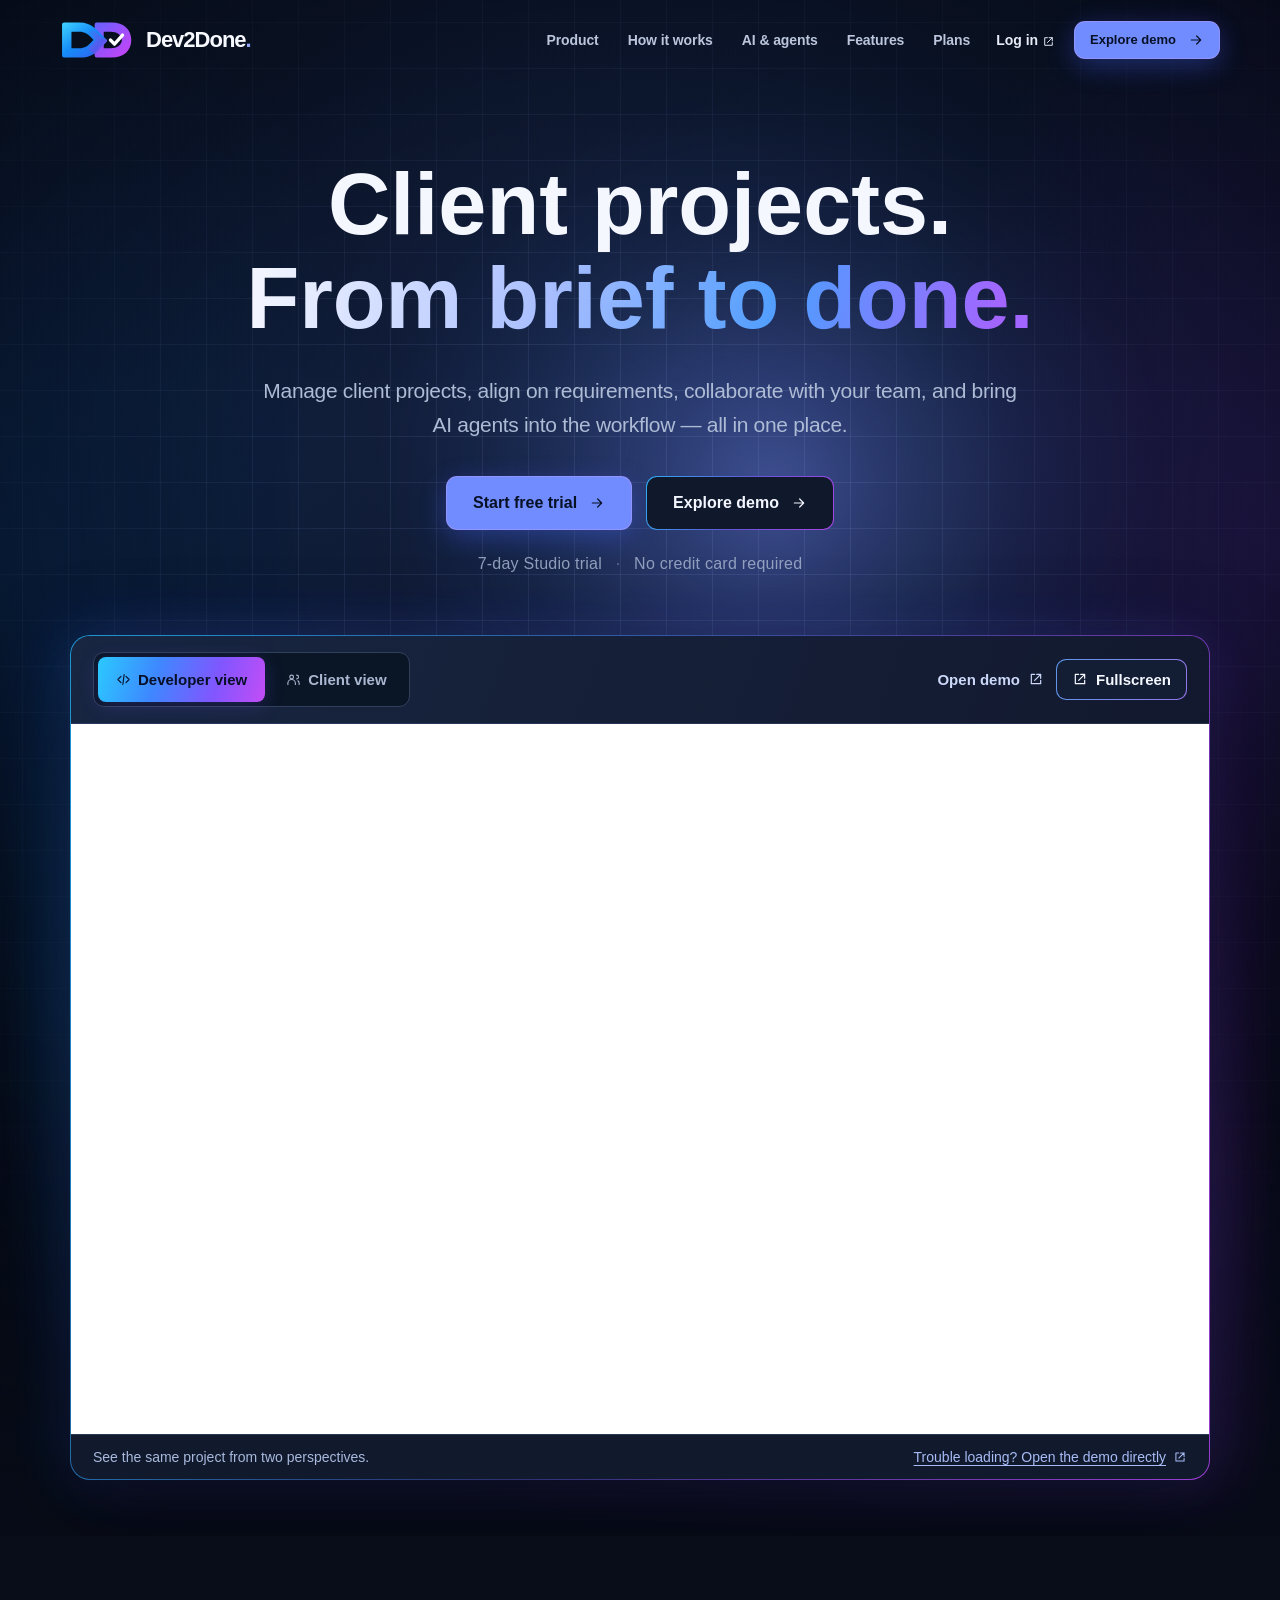
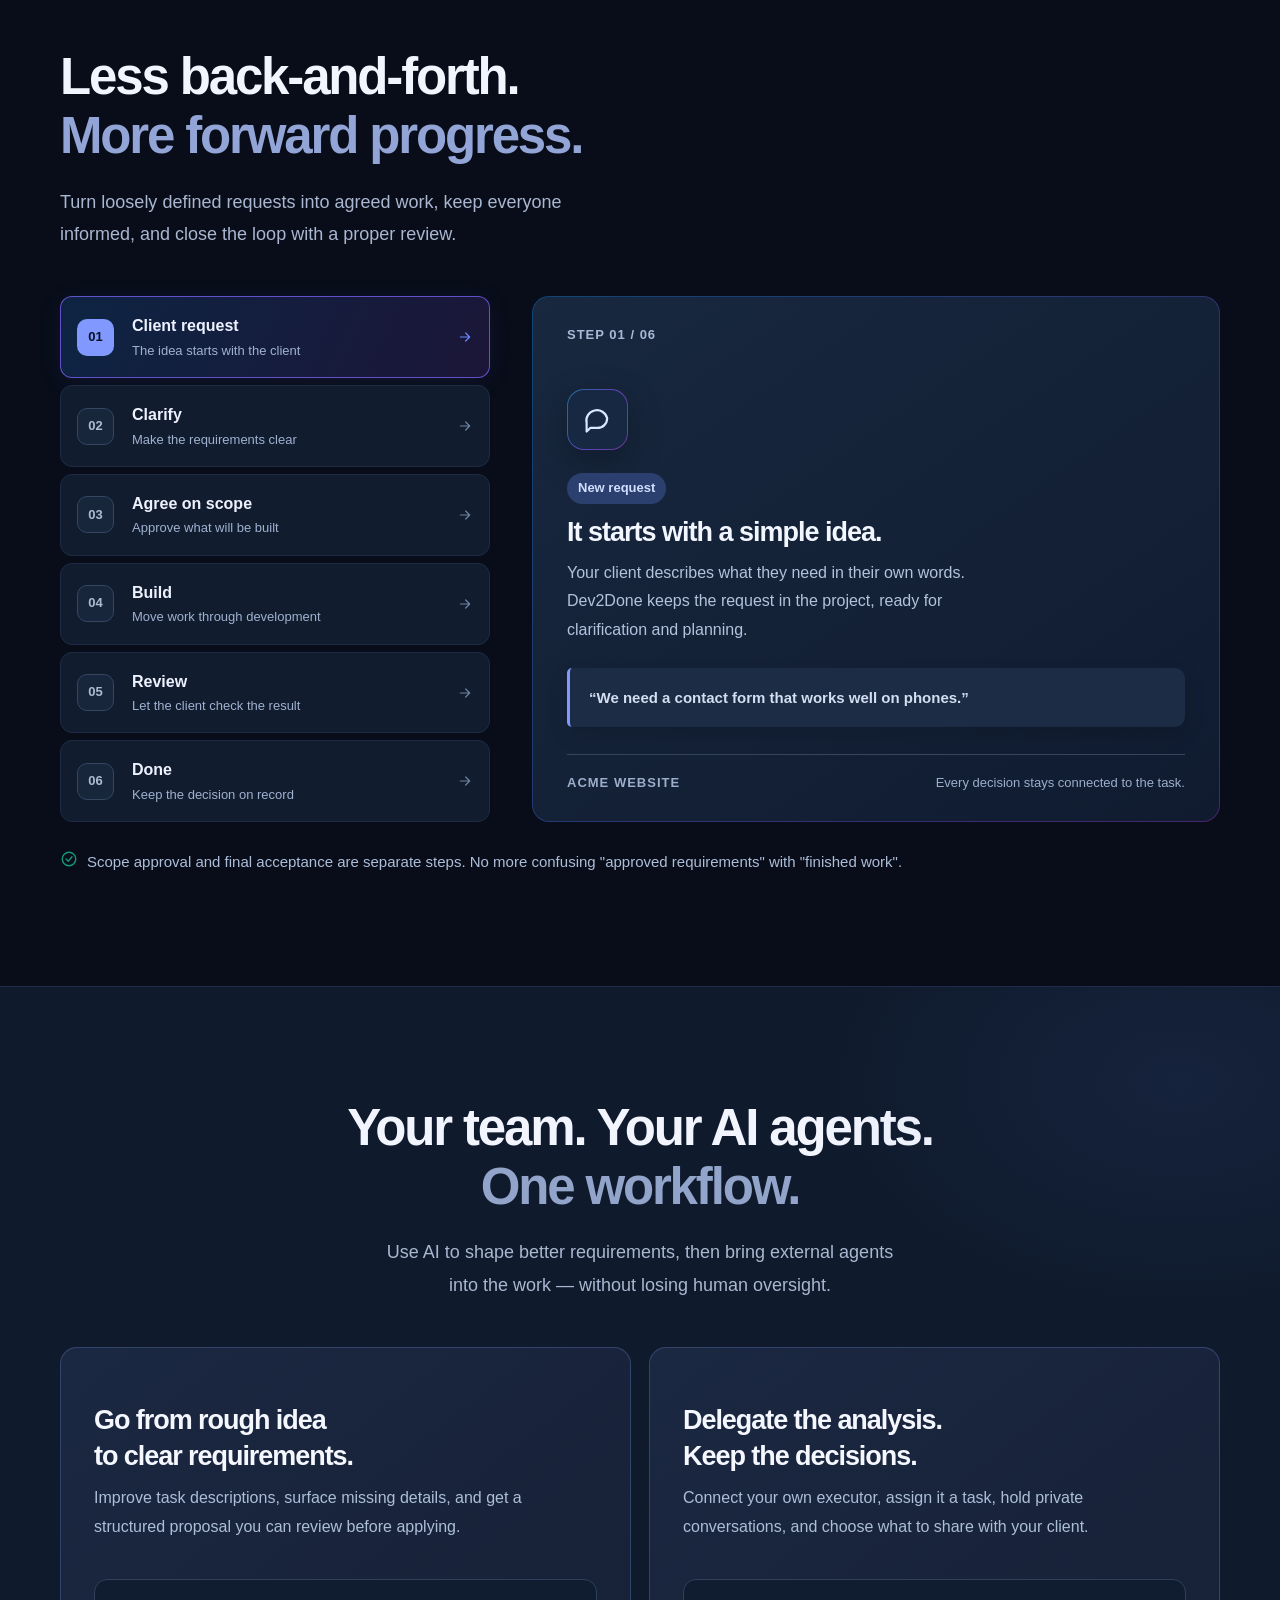
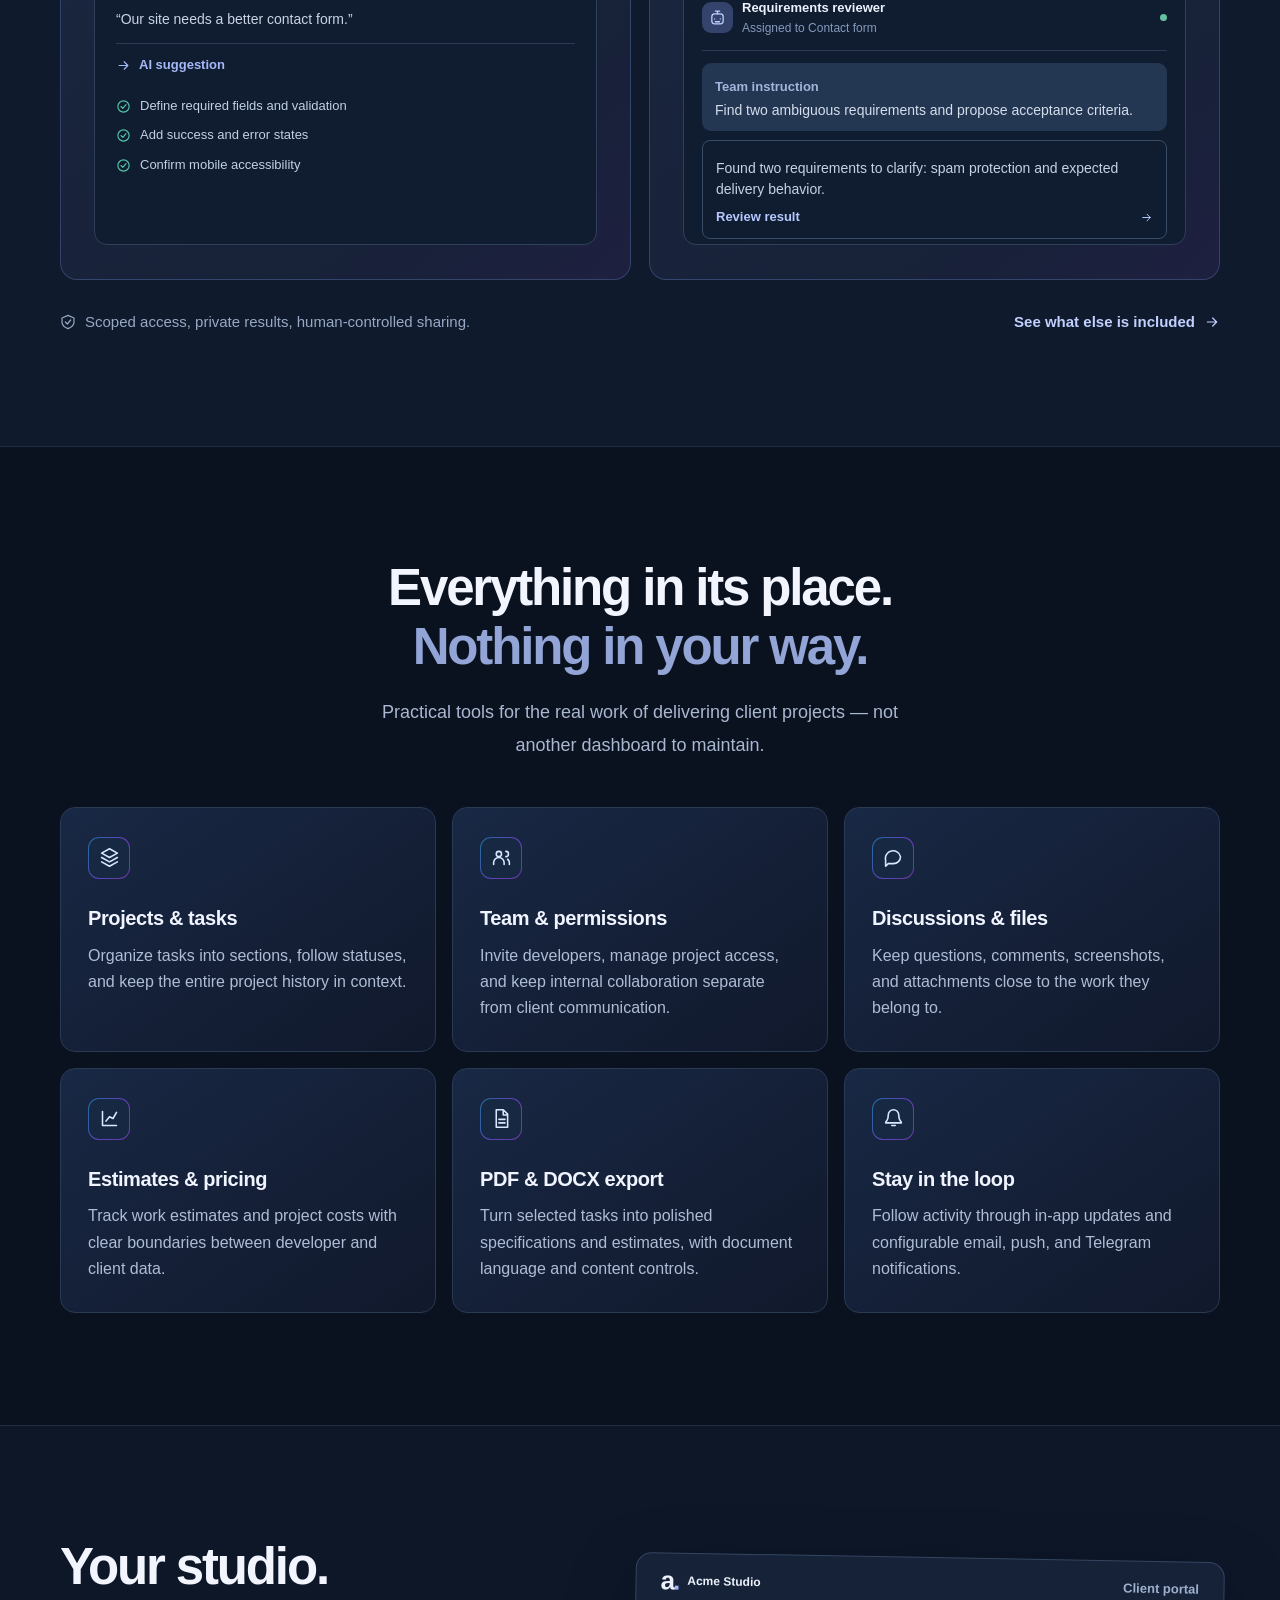
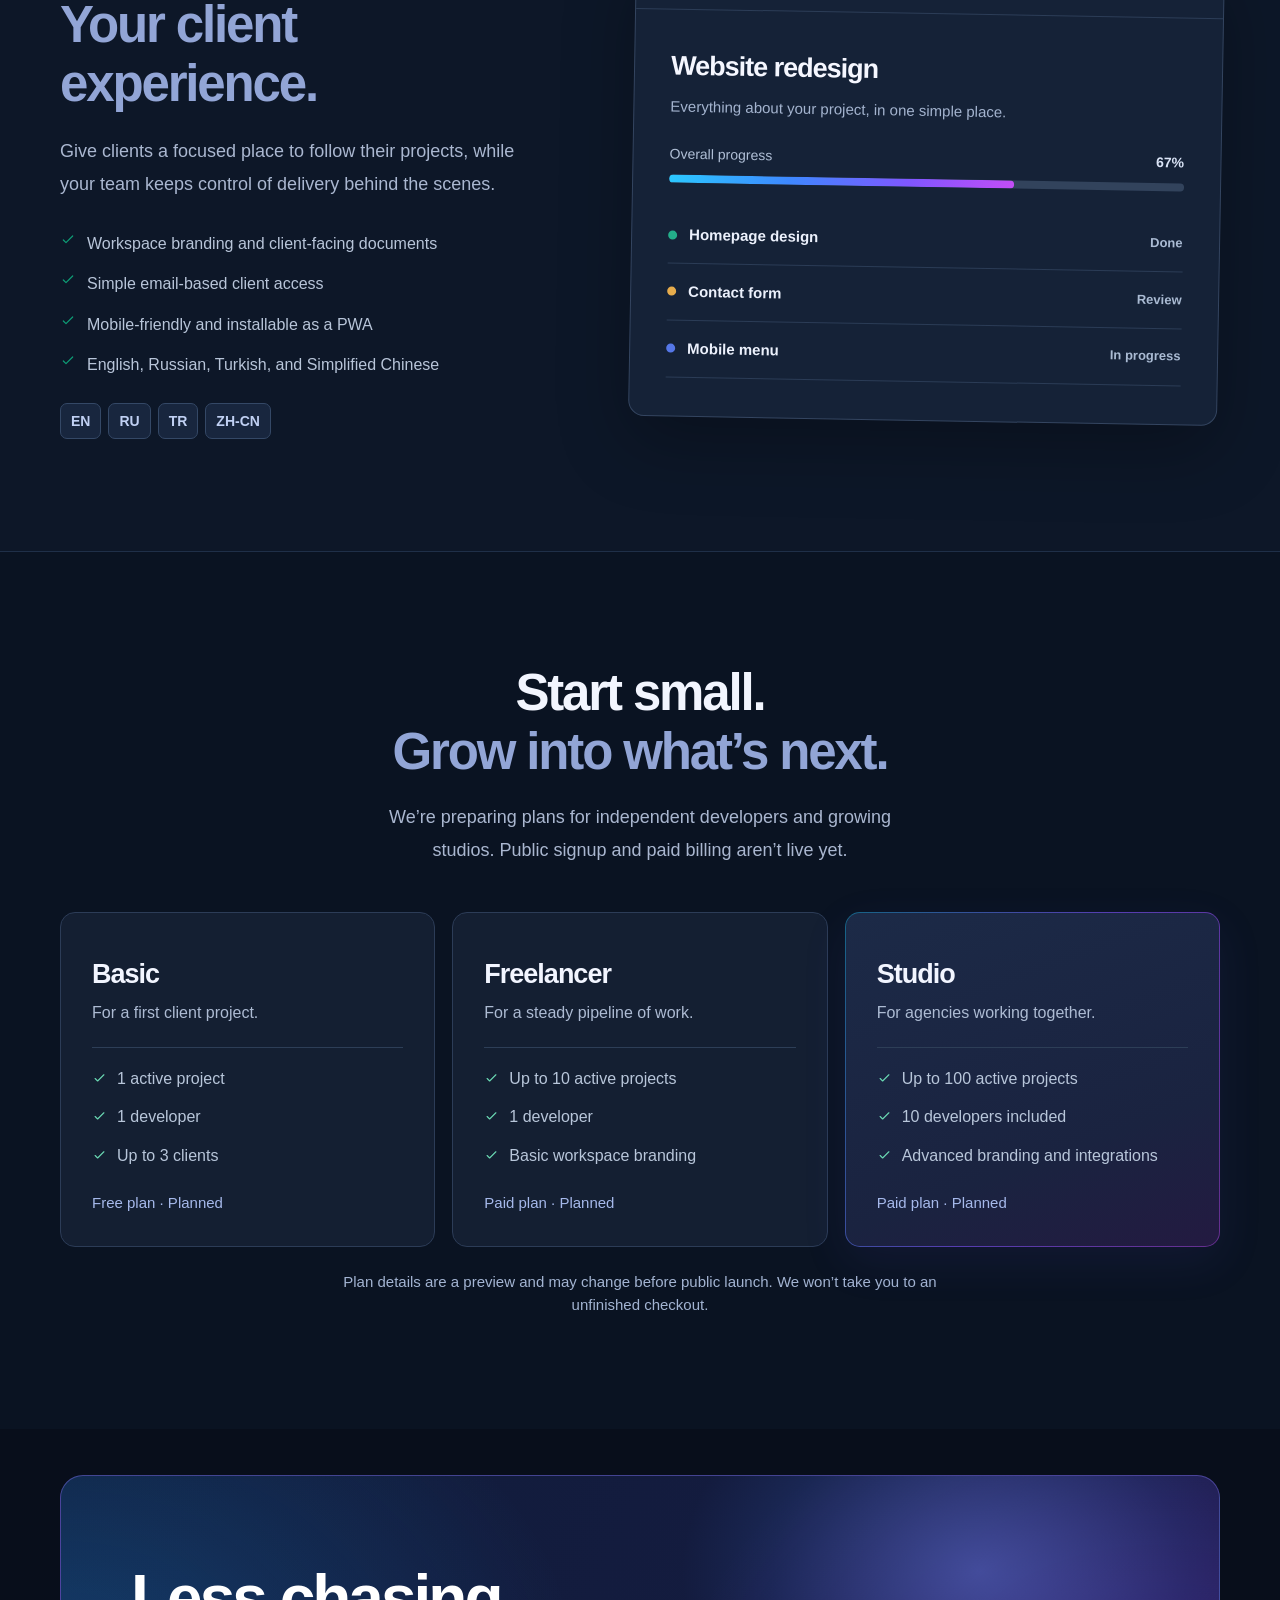
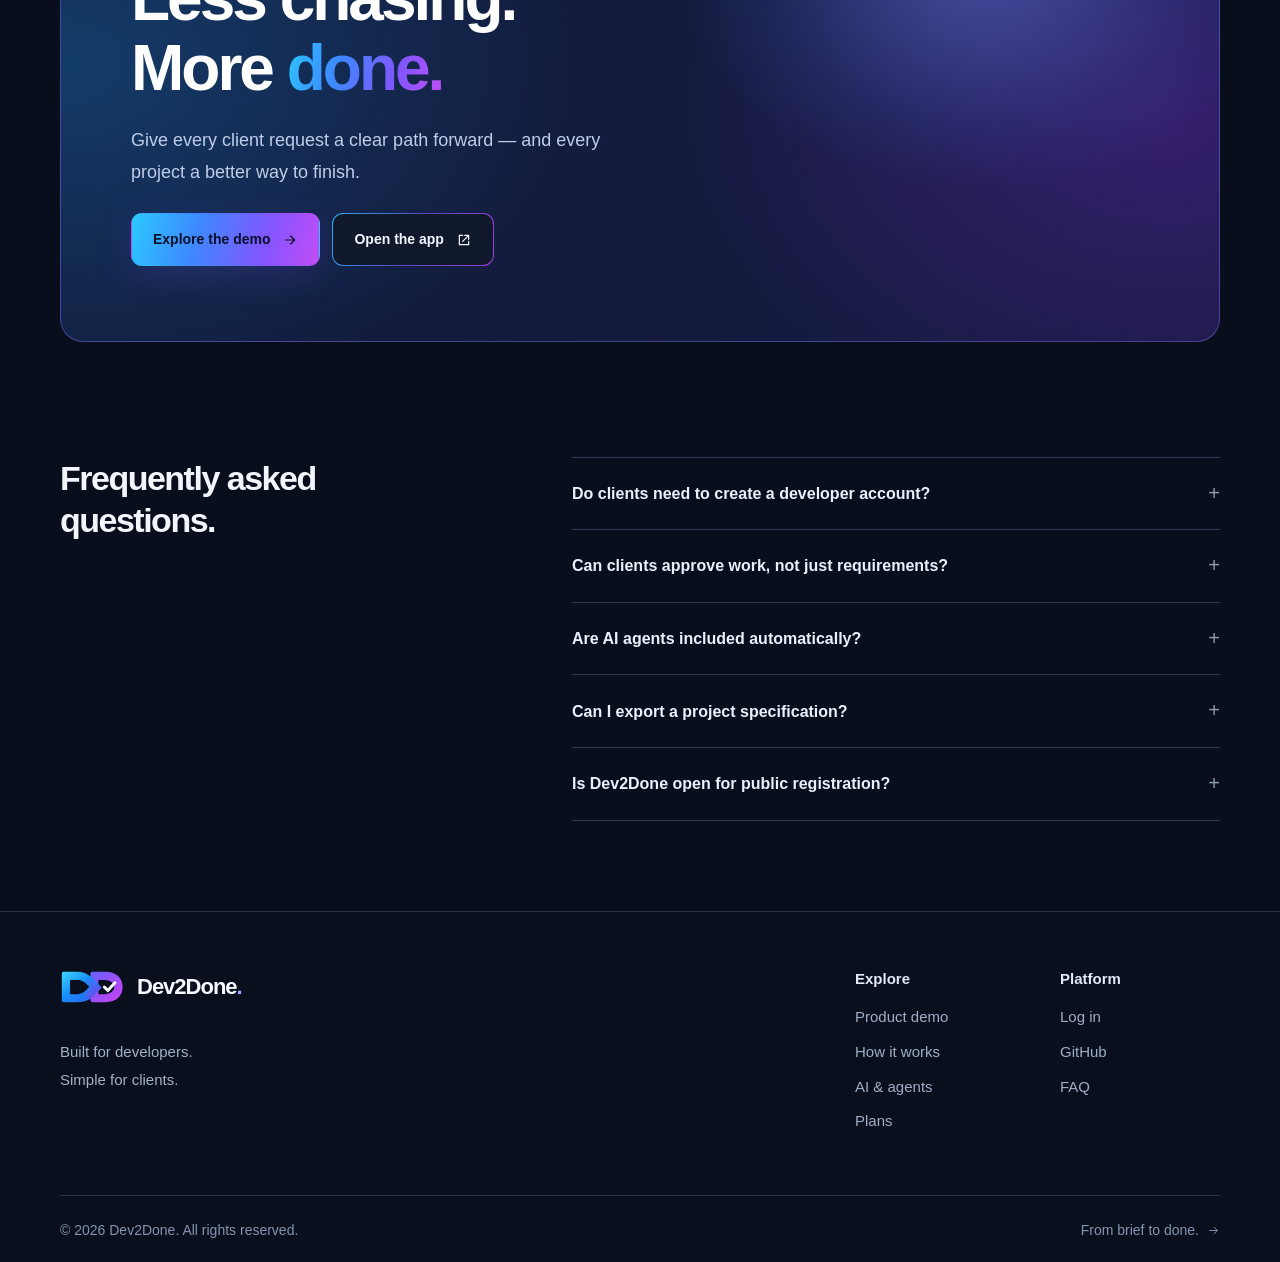
==== index.html @ 9928b96c "Move live developer/client iframe demo into landing page hero" ====
<!doctype html>
<html lang="en">
<head>
  <meta charset="utf-8">
  <meta name="viewport" content="width=device-width, initial-scale=1">
  <meta name="theme-color" content="#080d19">
  <meta name="description" content="Dev2Done keeps client projects clear—from the first request to final approval. Built for developers, simple for clients, and ready for AI collaboration.">
  <meta name="robots" content="noindex, nofollow">
  <title>Dev2Done — Client projects, from brief to done</title>
  <link rel="icon" type="image/svg+xml" href="/assets/img/favicon.svg">
  <link rel="stylesheet" href="/assets/css/site.css?ver=2">
  <link rel="stylesheet" href="/assets/css/dark.css?ver=2">
  <link rel="stylesheet" href="/assets/css/ambient-hero.css">
<style id="d2d-loader-critical">
html{background:#080d19}
html.d2d-booting body>:not(#site-loader){visibility:hidden!important}
#site-loader{position:fixed;inset:0;z-index:99999;display:none;align-items:center;justify-content:center;background:radial-gradient(ellipse at 50% 50%,#182044 0%,#080d19 60%);transition:opacity .38s ease;color:#f8faff}
html.d2d-booting #site-loader,html.d2d-leaving #site-loader{display:flex}
html.d2d-leaving #site-loader{opacity:0;pointer-events:none}
.d2d-loader-emblem{position:relative;font:800 clamp(64px,11vw,104px)/1 system-ui,-apple-system,BlinkMacSystemFont,"Segoe UI",sans-serif;letter-spacing:-.045em;background:linear-gradient(115deg,#2bc9ff,#5482ff 43%,#c34df6);-webkit-background-clip:text;background-clip:text;color:transparent;filter:drop-shadow(0 0 24px #3475fa36);animation:d2d-breathe 1.6s ease-in-out infinite alternate}
.d2d-loader-bar{position:absolute;left:10%;right:10%;height:2px;bottom:-22px;background:linear-gradient(90deg,transparent,#4ea9ff 25%,#bb62fb 75%,transparent);transform-origin:left;animation:d2d-progress 1.35s ease-in-out infinite}
@keyframes d2d-breathe{from{opacity:.72;transform:scale(.985)}to{opacity:1;transform:scale(1.015)}}
@keyframes d2d-progress{0%{transform:scaleX(.04);opacity:.3}65%{transform:scaleX(1);opacity:1}100%{transform:scaleX(1);opacity:.25}}
@media(prefers-reduced-motion:reduce){.d2d-loader-emblem,.d2d-loader-bar{animation:none}}
</style>
<script>document.documentElement.classList.add('d2d-booting');(function(){var done=false;function reveal(){if(done)return;done=true;document.documentElement.classList.remove('d2d-booting');document.documentElement.classList.add('d2d-leaving');setTimeout(function(){document.documentElement.classList.remove('d2d-leaving');document.getElementById('site-loader')?.remove()},410)}window.addEventListener('load',reveal,{once:true});window.addEventListener('pageshow',function(e){if(e.persisted)reveal()});setTimeout(reveal,2500)})();</script>
  <link rel="stylesheet" href="/assets/css/brand-gradient.css">
  <link rel="stylesheet" href="/assets/css/demo-embed.css">
  <script src="/assets/js/site.js" defer></script>
  <script src="/assets/js/ambient-hero.js" defer></script>
  <script src="/assets/js/demo-embed.js" defer></script>
</head>
<body>
  <div id="site-loader" role="status" aria-label="Loading Dev2Done"><div class="d2d-loader-emblem" aria-hidden="true">D2D<span class="d2d-loader-bar"></span></div></div>
  <!-- English-only first release. Language detection is prepared in assets/js/site.js. -->
  <svg class="svg-defs" aria-hidden="true" xmlns="http://www.w3.org/2000/svg">
    <symbol id="i-arrow" viewBox="0 0 24 24"><path d="M5 12h14m-6-6 6 6-6 6"/></symbol>
    <symbol id="i-check" viewBox="0 0 24 24"><path d="m5 12 4 4L19 6"/></symbol>
    <symbol id="i-check-circle" viewBox="0 0 24 24"><circle cx="12" cy="12" r="9"/><path d="m8 12 3 3 5-6"/></symbol>
    <symbol id="i-spark" viewBox="0 0 24 24"><path d="m12 2 2.5 7.5L22 12l-7.5 2.5L12 22l-2.5-7.5L2 12l7.5-2.5L12 2Z"/></symbol>
    <symbol id="i-code" viewBox="0 0 24 24"><path d="m8 7-5 5 5 5m8-10 5 5-5 5m-3-13-2 16"/></symbol>
    <symbol id="i-users" viewBox="0 0 24 24"><circle cx="9" cy="8" r="3"/><path d="M3 20v-2a6 6 0 0 1 12 0v2M17 5a3 3 0 0 1 0 6m2 3a5 5 0 0 1 2 4v2"/></symbol>
    <symbol id="i-message" viewBox="0 0 24 24"><path d="M20 11a8 8 0 0 1-8 8H6l-3 3v-7a8 8 0 1 1 17-4Z"/></symbol>
    <symbol id="i-file" viewBox="0 0 24 24"><path d="M6 2h8l5 5v15H6zM14 2v6h5M9 13h7M9 17h7"/></symbol>
    <symbol id="i-lock" viewBox="0 0 24 24"><rect x="5" y="10" width="14" height="12" rx="2"/><path d="M8 10V7a4 4 0 0 1 8 0v3"/></symbol>
    <symbol id="i-bot" viewBox="0 0 24 24"><rect x="4" y="7" width="16" height="14" rx="4"/><path d="M12 3v4m-3-4h6M8 14h.01M16 14h.01M9 18h6"/></symbol>
    <symbol id="i-layers" viewBox="0 0 24 24"><path d="m12 2 9 5-9 5-9-5 9-5Zm-9 10 9 5 9-5M3 17l9 5 9-5"/></symbol>
    <symbol id="i-globe" viewBox="0 0 24 24"><circle cx="12" cy="12" r="10"/><path d="M2 12h20M12 2c3 3 4 6 4 10s-1 7-4 10M12 2c-3 3-4 6-4 10s1 7 4 10"/></symbol>
    <symbol id="i-shield" viewBox="0 0 24 24"><path d="m12 2 9 4v6c0 5-4 8-9 10-5-2-9-5-9-10V6l9-4Z"/><path d="m8 12 3 3 5-6"/></symbol>
    <symbol id="i-bell" viewBox="0 0 24 24"><path d="M18 8a6 6 0 0 0-12 0c0 7-3 7-3 9h18c0-2-3-2-3-9m-8 12h4"/></symbol>
    <symbol id="i-chart" viewBox="0 0 24 24"><path d="M4 20V4m0 16h16M8 15l4-5 4 2 4-7"/></symbol>
    <symbol id="i-menu" viewBox="0 0 24 24"><path d="M4 7h16M4 12h16M4 17h16"/></symbol>
    <symbol id="i-external" viewBox="0 0 24 24"><path d="M13 5h6v6m0-6-9 9M19 14v5H5V5h5"/></symbol>
    <symbol id="i-clock" viewBox="0 0 24 24"><circle cx="12" cy="12" r="9"/><path d="M12 7v5l3 2"/></symbol>
  </svg>

  <a class="skip-link" href="#main">Skip to content</a>
  <header class="site-header" id="top">
    <div class="container nav-inner">
      <a class="brand" href="/" aria-label="Dev2Done home">
        
        <span class="brand-icon"><img src="/assets/img/d2d-mark.svg" alt="" width="96" height="56"></span>
        <span class="brand-name">Dev2Done<span class="brand-period">.</span></span>
      </a>
      <nav class="nav-links" id="main-nav" aria-label="Main navigation">
        <a href="#demo">Product</a>
        <a href="#workflow">How it works</a>
        <a href="#ai">AI & agents</a>
        <a href="#features">Features</a>
        <a href="#pricing">Plans</a>
      </nav>
      <div class="nav-actions">
        <a class="nav-login" href="https://app.dev2done.web86.site/admin/login">Log in <svg class="icon"><use href="#i-external"/></svg></a>
        <a class="button button-sm button-primary nav-cta" href="#demo">Explore demo <svg class="icon"><use href="#i-arrow"/></svg></a>
        <button class="menu-button" type="button" aria-label="Open menu" aria-expanded="false" aria-controls="main-nav"><svg class="icon"><use href="#i-menu"/></svg></button>
      </div>
    </div>
  </header>

  <main id="main">
    <section class="hero section" aria-labelledby="hero-title">
      <div class="fx-ambient" aria-hidden="true">
        <div class="fx-moving-grid"></div>
        <div class="fx-spot"></div>
        <div class="fx-ambient-fade"></div>
      </div>
      <div class="container hero-centered">
        <div class="hero-copy">
          <h1 id="hero-title">Client projects.<br><em>From brief to done.</em></h1>
          <p class="hero-lede">Manage client projects, align on requirements, collaborate with your team, and bring AI agents into the workflow — all in one place.</p>
          <div class="button-row hero-actions">
            <button type="button" class="button button-primary button-lg" data-open-trial>Start free trial <svg class="icon"><use href="#i-arrow"/></svg></button>
            <a class="button button-secondary button-lg" href="#demo">Explore demo <svg class="icon"><use href="#i-arrow"/></svg></a>
          </div>
          <p class="hero-trial">7-day Studio trial <span aria-hidden="true">·</span> No credit card required</p>
        </div>
        <div class="hero-live-demo" id="demo" aria-label="Interactive Dev2Done product demo">
        <div class="demo-stage" id="live-demo-stage">
          <div class="demo-toolbar">
            <div class="role-tabs" role="tablist" aria-label="Choose demo perspective">
              <button type="button" id="tab-developer" class="role-tab is-active" role="tab" aria-selected="true" aria-controls="panel-developer" data-role="developer"><svg class="icon"><use href="#i-code"/></svg> Developer view</button>
              <button type="button" id="tab-client" class="role-tab" role="tab" aria-selected="false" aria-controls="panel-client" data-role="client" tabindex="-1"><svg class="icon"><use href="#i-users"/></svg> Client view</button>
            </div>
            <div class="demo-window-actions">
              <a class="demo-link" href="https://app.dev2done.web86.site/demo" target="_blank" rel="noopener noreferrer">Open demo <svg class="icon"><use href="#i-external"/></svg></a>
              <button type="button" class="demo-fullscreen" id="demo-fullscreen" aria-label="Enter fullscreen demo"><svg class="icon"><use href="#i-external"/></svg><span>Fullscreen</span></button>
            </div>
          </div>
          <div class="demo-frame-stack">
            <div id="panel-developer" class="role-panel demo-frame-panel" role="tabpanel" aria-labelledby="tab-developer">
              <div class="demo-frame-loading" data-loading="developer" role="status"><span class="demo-frame-spinner" aria-hidden="true"></span><span>Loading developer workspace…</span></div>
              <iframe id="frame-developer" title="Dev2Done demo — Developer workspace" data-src="https://app.dev2done.web86.site/admin/projects/19fe7520-ef15-51ae-ae94-3a582ed5474e/brief" loading="lazy" referrerpolicy="strict-origin-when-cross-origin" allow="fullscreen; clipboard-write" allowfullscreen></iframe>
            </div>
            <div id="panel-client" class="role-panel demo-frame-panel" role="tabpanel" aria-labelledby="tab-client" hidden>
              <div class="demo-frame-loading" data-loading="client" role="status"><span class="demo-frame-spinner" aria-hidden="true"></span><span>Loading client workspace…</span></div>
              <iframe id="frame-client" title="Dev2Done demo — Client workspace" data-src="https://app.dev2done.web86.site/project/19fe7520-ef15-51ae-ae94-3a582ed5474e" loading="lazy" referrerpolicy="strict-origin-when-cross-origin" allow="fullscreen; clipboard-write" allowfullscreen></iframe>
            </div>
          </div>
          <div class="demo-footer"><span>See the same project from two perspectives.</span><a href="https://app.dev2done.web86.site/demo" target="_blank" rel="noopener noreferrer">Trouble loading? Open the demo directly <svg class="icon"><use href="#i-external"/></svg></a></div>
        </div>
        </div>
      </div>
    </section>

    <section class="section section-workflow" id="workflow" aria-labelledby="workflow-title"><div class="container">
      <div class="section-header"><h2 id="workflow-title">Less back-and-forth.<br><span class="muted-heading">More forward progress.</span></h2><p>Turn loosely defined requests into agreed work, keep everyone informed, and close the loop with a proper review.</p></div>
      <div class="workflow-layout"><div class="step-list" role="tablist" aria-label="Project workflow stages">
        <button type="button" class="step-item is-active" data-step="0" role="tab" aria-selected="true"><span class="step-num">01</span><span class="step-words"><strong>Client request</strong><small>The idea starts with the client</small></span><svg class="icon"><use href="#i-arrow"/></svg></button>
        <button type="button" class="step-item" data-step="1" role="tab" aria-selected="false" tabindex="-1"><span class="step-num">02</span><span class="step-words"><strong>Clarify</strong><small>Make the requirements clear</small></span><svg class="icon"><use href="#i-arrow"/></svg></button>
        <button type="button" class="step-item" data-step="2" role="tab" aria-selected="false" tabindex="-1"><span class="step-num">03</span><span class="step-words"><strong>Agree on scope</strong><small>Approve what will be built</small></span><svg class="icon"><use href="#i-arrow"/></svg></button>
        <button type="button" class="step-item" data-step="3" role="tab" aria-selected="false" tabindex="-1"><span class="step-num">04</span><span class="step-words"><strong>Build</strong><small>Move work through development</small></span><svg class="icon"><use href="#i-arrow"/></svg></button>
        <button type="button" class="step-item" data-step="4" role="tab" aria-selected="false" tabindex="-1"><span class="step-num">05</span><span class="step-words"><strong>Review</strong><small>Let the client check the result</small></span><svg class="icon"><use href="#i-arrow"/></svg></button>
        <button type="button" class="step-item" data-step="5" role="tab" aria-selected="false" tabindex="-1"><span class="step-num">06</span><span class="step-words"><strong>Done</strong><small>Keep the decision on record</small></span><svg class="icon"><use href="#i-arrow"/></svg></button>
      </div><div class="workflow-showcase"><div class="workflow-topline"><span><span class="live-dot"></span> EXAMPLE PROJECT WORKFLOW</span><span id="step-counter">STEP 01 / 06</span></div><div class="workflow-symbol"><svg class="icon"><use href="#i-message"/></svg></div><span class="workflow-pill" id="step-tag">New request</span><h3 id="step-title">It starts with a simple idea.</h3><p id="step-description">Your client describes what they need in their own words. Dev2Done keeps the request in the project, ready for clarification and planning.</p><div class="workflow-example" id="step-example">“We need a contact form that works well on phones.”</div><div class="workflow-showcase-bottom"><span>ACME WEBSITE</span><span>Every decision stays connected to the task.</span></div></div></div>
      <p class="workflow-footnote"><svg class="icon"><use href="#i-check-circle"/></svg> Scope approval and final acceptance are separate steps. No more confusing "approved requirements" with "finished work".</p>
    </div></section>

    <section class="section ai-section" id="ai" aria-labelledby="ai-title"><div class="container"><div class="section-header center dark-header"><h2 id="ai-title">Your team. Your AI agents.<br><span>One workflow.</span></h2><p>Use AI to shape better requirements, then bring external agents into the work — without losing human oversight.</p></div>
      <div class="ai-grid"><article class="ai-card"><div class="ai-card-heading"><span class="ai-icon"><svg class="icon"><use href="#i-spark"/></svg></span><span>AI TASK ASSISTANT</span></div><h3>Go from rough idea<br>to clear requirements.</h3><p>Improve task descriptions, surface missing details, and get a structured proposal you can review before applying.</p><div class="ai-example"><div class="ai-example-label">ORIGINAL REQUEST</div><p>“Our site needs a better contact form.”</p><div class="ai-example-divider"><svg class="icon"><use href="#i-arrow"/></svg> AI suggestion</div><div class="ai-suggestion"><svg class="icon"><use href="#i-check-circle"/></svg><span>Define required fields and validation</span></div><div class="ai-suggestion"><svg class="icon"><use href="#i-check-circle"/></svg><span>Add success and error states</span></div><div class="ai-suggestion"><svg class="icon"><use href="#i-check-circle"/></svg><span>Confirm mobile accessibility</span></div></div><small class="ai-disclaimer">You review the suggestion. Changes are never silently applied.</small></article>
      <article class="ai-card"><div class="ai-card-heading"><span class="ai-icon"><svg class="icon"><use href="#i-bot"/></svg></span><span>EXTERNAL AI AGENTS</span></div><h3>Delegate the analysis.<br>Keep the decisions.</h3><p>Connect your own executor, assign it a task, hold private conversations, and choose what to share with your client.</p><div class="agent-example"><div class="agent-top"><span class="agent-avatar"><svg class="icon"><use href="#i-bot"/></svg></span><span><strong>Requirements reviewer</strong><small>Assigned to Contact form</small></span><span class="agent-dot"></span></div><div class="agent-message"><strong>Team instruction</strong><p>Find two ambiguous requirements and propose acceptance criteria.</p></div><div class="agent-result"><span class="agent-result-label"><svg class="icon"><use href="#i-lock"/></svg> PRIVATE AGENT RESULT</span><p>Found two requirements to clarify: spam protection and expected delivery behavior.</p><div><span>Review result</span><svg class="icon"><use href="#i-arrow"/></svg></div></div></div><small class="ai-disclaimer">External execution requires your configured agent/provider.</small></article></div>
      <div class="ai-bottom"><span><svg class="icon"><use href="#i-shield"/></svg> Scoped access, private results, human-controlled sharing.</span><a href="#features">See what else is included <svg class="icon"><use href="#i-arrow"/></svg></a></div>
    </div></section>

    <section class="section features-section" id="features" aria-labelledby="features-title"><div class="container"><div class="section-header center"><h2 id="features-title">Everything in its place.<br><span class="muted-heading">Nothing in your way.</span></h2><p>Practical tools for the real work of delivering client projects — not another dashboard to maintain.</p></div><div class="feature-grid">
      <article class="feature-card"><span class="feature-icon"><svg class="icon"><use href="#i-layers"/></svg></span><h3>Projects & tasks</h3><p>Organize tasks into sections, follow statuses, and keep the entire project history in context.</p></article>
      <article class="feature-card"><span class="feature-icon"><svg class="icon"><use href="#i-users"/></svg></span><h3>Team & permissions</h3><p>Invite developers, manage project access, and keep internal collaboration separate from client communication.</p></article>
      <article class="feature-card"><span class="feature-icon"><svg class="icon"><use href="#i-message"/></svg></span><h3>Discussions & files</h3><p>Keep questions, comments, screenshots, and attachments close to the work they belong to.</p></article>
      <article class="feature-card"><span class="feature-icon"><svg class="icon"><use href="#i-chart"/></svg></span><h3>Estimates & pricing</h3><p>Track work estimates and project costs with clear boundaries between developer and client data.</p></article>
      <article class="feature-card"><span class="feature-icon"><svg class="icon"><use href="#i-file"/></svg></span><h3>PDF & DOCX export</h3><p>Turn selected tasks into polished specifications and estimates, with document language and content controls.</p></article>
      <article class="feature-card"><span class="feature-icon"><svg class="icon"><use href="#i-bell"/></svg></span><h3>Stay in the loop</h3><p>Follow activity through in-app updates and configurable email, push, and Telegram notifications.</p></article>
    </div></div></section>

    <section class="section branding-section" id="branding" aria-labelledby="branding-title"><div class="container branding-grid"><div class="branding-copy"><h2 id="branding-title">Your studio.<br><span class="muted-heading">Your client experience.</span></h2><p>Give clients a focused place to follow their projects, while your team keeps control of delivery behind the scenes.</p><div class="branding-points"><span><svg class="icon"><use href="#i-check"/></svg> Workspace branding and client-facing documents</span><span><svg class="icon"><use href="#i-check"/></svg> Simple email-based client access</span><span><svg class="icon"><use href="#i-check"/></svg> Mobile-friendly and installable as a PWA</span><span><svg class="icon"><use href="#i-check"/></svg> English, Russian, Turkish, and Simplified Chinese</span></div><div class="language-tags"><span>EN</span><span>RU</span><span>TR</span><span>ZH-CN</span></div></div><div class="branding-showcase"><div class="brand-preview"><div class="brand-preview-top"><span class="preview-logo">a<span>.</span></span><span>Acme Studio</span><span class="preview-account">Client portal</span></div><div class="brand-preview-body"><span class="detail-eyebrow">YOUR PROJECT</span><h3>Website redesign</h3><p>Everything about your project, in one simple place.</p><div class="brand-progress-top"><span>Overall progress</span><strong>67%</strong></div><div class="brand-progress-track"><span></span></div><div class="brand-preview-task"><span class="brand-task-dot done"></span><span>Homepage design</span><span>Done</span></div><div class="brand-preview-task"><span class="brand-task-dot review"></span><span>Contact form</span><span>Review</span></div><div class="brand-preview-task"><span class="brand-task-dot work"></span><span>Mobile menu</span><span>In progress</span></div></div></div><div class="branding-caption"><svg class="icon"><use href="#i-globe"/></svg> A client-friendly workspace with your identity.</div></div></div></section>

    <section class="section pricing-section" id="pricing" aria-labelledby="pricing-title"><div class="container"><div class="section-header center"><h2 id="pricing-title">Start small.<br><span class="muted-heading">Grow into what’s next.</span></h2><p>We’re preparing plans for independent developers and growing studios. Public signup and paid billing aren’t live yet.</p></div><div class="pricing-grid"><article class="price-card"><h3>Basic</h3><p>For a first client project.</p><div class="price-divider"></div><ul><li><svg class="icon"><use href="#i-check"/></svg> 1 active project</li><li><svg class="icon"><use href="#i-check"/></svg> 1 developer</li><li><svg class="icon"><use href="#i-check"/></svg> Up to 3 clients</li></ul><span class="plan-coming">Free plan · Planned</span></article><article class="price-card"><h3>Freelancer</h3><p>For a steady pipeline of work.</p><div class="price-divider"></div><ul><li><svg class="icon"><use href="#i-check"/></svg> Up to 10 active projects</li><li><svg class="icon"><use href="#i-check"/></svg> 1 developer</li><li><svg class="icon"><use href="#i-check"/></svg> Basic workspace branding</li></ul><span class="plan-coming">Paid plan · Planned</span></article><article class="price-card featured-price"><h3>Studio</h3><p>For agencies working together.</p><div class="price-divider"></div><ul><li><svg class="icon"><use href="#i-check"/></svg> Up to 100 active projects</li><li><svg class="icon"><use href="#i-check"/></svg> 10 developers included</li><li><svg class="icon"><use href="#i-check"/></svg> Advanced branding and integrations</li></ul><span class="plan-coming">Paid plan · Planned</span></article></div><p class="pricing-disclaimer">Plan details are a preview and may change before public launch. We won’t take you to an unfinished checkout.</p></div></section>

    <section class="section close-section" aria-labelledby="close-title"><div class="container"><div class="close-card"><div class="close-orb" aria-hidden="true"></div><h2 id="close-title">Less chasing.<br>More <em>done.</em></h2><p>Give every client request a clear path forward — and every project a better way to finish.</p><div class="button-row"><a class="button button-light button-lg" href="#demo">Explore the demo <svg class="icon"><use href="#i-arrow"/></svg></a><a class="button button-outline-light button-lg" href="https://app.dev2done.web86.site/admin/login">Open the app <svg class="icon"><use href="#i-external"/></svg></a></div></div>
    <div class="faq" id="faq"><div class="faq-intro"><h2>Frequently asked<br>questions.</h2></div><div class="faq-items"><details><summary>Do clients need to create a developer account?<span class="faq-toggle">+</span></summary><p>No. Clients use a dedicated, email-based project access flow rather than a regular developer account.</p></details><details><summary>Can clients approve work, not just requirements?<span class="faq-toggle">+</span></summary><p>Yes. Approval of the task scope and acceptance of the delivered result are distinct parts of the workflow.</p></details><details><summary>Are AI agents included automatically?<span class="faq-toggle">+</span></summary><p>Dev2Done supports external AI agents through a permission-controlled API. Connecting and running an executor or AI provider requires separate setup.</p></details><details><summary>Can I export a project specification?<span class="faq-toggle">+</span></summary><p>Yes. Export selected project tasks in PDF or DOCX, including optional details and estimates, with support for four document languages.</p></details><details><summary>Is Dev2Done open for public registration?<span class="faq-toggle">+</span></summary><p>Not yet. The product is being prepared for public onboarding. Existing users can still log in through the application.</p></details></div></div></div></section>
  </main>
  <dialog class="trial-dialog" id="trial-dialog" aria-labelledby="trial-title" aria-describedby="trial-description">
    <button class="dialog-close" type="button" data-close-trial aria-label="Close dialog">×</button>
    <div class="trial-orbit" aria-hidden="true">✦</div>
    <h2 id="trial-title">Studio trial is coming.</h2>
    <p id="trial-description">The 7-day Studio trial is planned for our public launch. Registration isn’t available yet — explore the interactive project demo in the meantime.</p>
    <div class="button-row"><a class="button button-primary" href="#demo" data-close-trial>Explore demo <svg class="icon"><use href="#i-arrow"/></svg></a><button class="button button-secondary" type="button" data-close-trial>Close</button></div>
  </dialog>
  <footer class="site-footer"><div class="container"><div class="footer-top"><div class="footer-brand">
      <a class="brand" href="/">
          <span class="brand-icon"><img src="/assets/img/d2d-mark.svg" alt="" width="96" height="56"></span>
          <span class="brand-name">Dev2Done<span class="brand-period">.</span></span>
      </a><p>Built for developers.<br>Simple for clients.</p></div><div class="footer-links"><div><strong>Explore</strong><a href="#demo">Product demo</a><a href="#workflow">How it works</a><a href="#ai">AI & agents</a><a href="#pricing">Plans</a></div><div><strong>Platform</strong><a href="https://app.dev2done.web86.site/admin/login">Log in</a><a href="https://github.com/web86/project-brief" target="_blank" rel="noopener noreferrer">GitHub</a><a href="#faq">FAQ</a></div></div></div><div class="footer-bottom"><span>© 2026 Dev2Done. All rights reserved.</span><span>From brief to done. <svg class="icon"><use href="#i-arrow"/></svg></span></div></div></footer>
</body>
</html>
---- assets/css/site.css ----
/* Dev2Done marketing homepage. Self-contained, system fonts, no external requests. */
:root {
  color-scheme: light;
  --ink: #182238; --ink-strong: #101827; --muted: #647087;
  --muted-dark: #8591a7; --border: #e7ebf2; --paper: #ffffff;
  --soft: #f7f9fd; --blue: #3558e9; --blue-dark: #2546d1;
  --blue-pale: #eef2ff; --green: #119c79; --radius: 16px;
  --container: 1160px;
  font-synthesis: none;
}
*, *::before, *::after { box-sizing: border-box; }
html { scroll-behavior: smooth; scroll-padding-top: 92px; }
body { margin:0; color:var(--ink); background:#fff; font: 400 16px/1.58 Inter, ui-sans-serif, -apple-system, BlinkMacSystemFont, "Segoe UI", sans-serif; -webkit-font-smoothing:antialiased; }
body,button,a { -webkit-tap-highlight-color:transparent; }
a { color:inherit; text-decoration:none; }
button { font:inherit; cursor:pointer; }
button:focus-visible,a:focus-visible,summary:focus-visible { outline:3px solid #82a5ff; outline-offset:3px; }
svg.icon { display:inline-block; width:18px; height:18px; flex:0 0 auto; fill:none; stroke:currentColor; stroke-width:1.8; stroke-linecap:round; stroke-linejoin:round; vertical-align:-3px; }
.svg-defs { position:absolute; width:0; height:0; overflow:hidden; }
[hidden] { display:none !important; }
.container { width:min(var(--container), calc(100% - 72px)); margin:0 auto; }
.section { padding:112px 0; }
.skip-link { position:absolute; top:-100px; left:10px; z-index:9999; padding:10px 20px; background:var(--ink); color:white; }
.skip-link:focus { top:10px; }
.site-header { position:sticky; top:0; z-index:100; background:rgba(255,255,255,.92); border-bottom:1px solid rgba(231,235,242,.9); backdrop-filter:blur(16px); -webkit-backdrop-filter:blur(16px); }
.nav-inner { height:76px; display:flex; align-items:center; justify-content:space-between; gap:26px; }
.brand { display:inline-flex; align-items:center; gap:12px; white-space:nowrap; }
.brand-mark { background:linear-gradient(145deg,#3a65ff,#2746cf); box-shadow:0 3px 11px #3458e632; border-radius:12px; color:#fff; width:40px; height:40px; display:inline-flex; justify-content:center; align-items:center; white-space:nowrap; flex-shrink:0; font-size:14px; font-weight:900; letter-spacing:-1.8px; padding-right:2px; }
.brand-mark span { opacity:.75; }
.brand-name { font-size:20px; letter-spacing:-.85px; font-weight:850; color:#142137; }
.brand-period { color:var(--blue); }
.nav-links { display:flex; align-items:center; justify-content:center; gap:29px; margin-left:auto; }
.nav-links a { font-size:13px; font-weight:650; color:#536078; transition:color .2s; }
.nav-links a:hover,.nav-login:hover { color:var(--blue); }
.nav-actions { display:flex; align-items:center; gap:19px; }
.nav-login { white-space:nowrap; font-size:13px; font-weight:700; }
.nav-login .icon { width:13px; height:13px; }
.button { display:inline-flex; justify-content:center; align-items:center; gap:12px; border:1px solid transparent; text-align:center; line-height:1.3; white-space:nowrap; border-radius:11px; font-weight:740; transition:transform .18s, background .18s,box-shadow .18s,border-color .18s; }
.button:hover { transform:translateY(-2px); }
.button .icon { width:16px;height:16px; }
.button-sm { padding:10px 15px; font-size:13px; }
.button-lg { padding:16px 21px; font-size:14px; min-height:52px; }
.button-primary { background:var(--blue); color:#fff; box-shadow:0 8px 21px #3558e92e; }
.button-primary:hover { background:var(--blue-dark); box-shadow:0 10px 27px #3558e941; }
.button-secondary { color:#25334a; background:white; border-color:#dfe5ef; }
.button-secondary:hover { border-color:#bbc9e2; box-shadow:0 10px 24px #1a2a4010; }
.menu-button { display:none; color:var(--ink); border:1px solid var(--border); background:#fff; width:42px;height:42px; border-radius:10px; align-items:center; justify-content:center; }
.button-row { display:flex; align-items:center; gap:12px; flex-wrap:wrap; }
/* HERO */
.hero { isolation:isolate; overflow:hidden; position:relative; padding-top:102px; padding-bottom:0; background:linear-gradient(180deg,#fbfcff 0%,#fff 91%); }
.hero-aura { z-index:-1; position:absolute; top:-70px; right:-140px; width:870px; height:670px; background:radial-gradient(ellipse at 50% 45%,rgba(92,126,245,.15),rgba(155,182,255,.055) 45%,transparent 68%); pointer-events:none; }
.hero-grid { display:grid; grid-template-columns:minmax(0, .9fr) minmax(0,1.1fr); gap:52px; align-items:center; }
.eyebrow { display:inline-flex; align-items:center; gap:9px; color:#3e579d; font-size:12px; font-weight:800; letter-spacing:.45px; border:1px solid #dee7ff; background:#f3f6ff; border-radius:30px; padding:7px 13px; }
.eyebrow-dot { display:inline-block; width:7px;height:7px;border-radius:50%;background:#4e6ded; box-shadow:0 0 0 3px #e0e8ff; }
h1,h2,h3,p { margin-top:0; }
/* h1,h2,h3 { letter-spacing:-1.3px; } */
h1 { font-weight:850; line-height:1.09; font-size:clamp(42px,4.55vw,65px); margin:25px 0 24px; color:#111b31; }
h1 em,.close-card h2 em { font-style:normal; color:var(--blue); }
.hero-lede { font-size:17px; line-height:1.76; color:#5b677d; max-width:490px; margin-bottom:22px; }
.hero-mantra { color:#56617a; font-size:14px; margin-bottom:27px; }
.hero-mantra strong { color:#1d2b43; }
.hero-proof { margin-top:34px; display:flex; flex-wrap:wrap; column-gap:18px;row-gap:8px; }
.hero-proof span { color:#56657c; font-size:11px; font-weight:650; display:inline-flex; align-items:center; gap:6px; }
.hero-proof .icon { color:#179879; width:15px;height:15px; }
.hero-visual { position:relative; padding:6px 0 36px; min-width:0; }
.mock-window { border:1px solid #dfe5f0; background:#fff; border-radius:17px; box-shadow:0 35px 90px rgba(30,49,91,.14),0 5px 15px #1c34600b; overflow:hidden; }
.hero-window { transform:rotate(1deg); transform-origin:center; }
.window-top { height:38px; border-bottom:1px solid #edf0f5; display:flex; align-items:center; justify-content:space-between; padding:0 14px; background:#fafbfe; }
.traffic { display:flex; gap:5px; }
.traffic i { width:8px;height:8px;border-radius:100%;background:#d8dfe9; }
.traffic i:first-child { background:#edb0ae; }.traffic i:nth-child(2) { background:#eed7a8; }.traffic i:last-child { background:#b4ddc3; }
.window-address { font-size:10px;font-weight:650;color:#93a0b3; }
.window-ellipsis { color:#acb4c1; font-size:13px;letter-spacing:2px; }
.mock-app { display:grid;grid-template-columns:132px 1fr; min-height:383px; }
.mock-sidebar { background:#f8faff;border-right:1px solid #eaf0fa;padding:19px 11px;display:flex;flex-direction:column;gap:8px; }
.mock-sidebar-logo { font-weight:880;color:#335ae1;letter-spacing:-.7px;padding:0 10px; }
.sidebar-divider { height:1px;background:#e9edf6;margin:7px 3px; }
.mock-side-item { display:flex;align-items:center;gap:8px;font-size:9px;color:#8591a4;font-weight:700;padding:9px 8px;border-radius:6px; }
.mock-side-item .icon { width:13px;height:13px; }
.mock-side-item.active { color:#345bdc;background:#e8eeff; }
.mock-side-spacer { flex:1; }
.mock-side-bottom { display:flex;align-items:center;gap:5px;font-size:9px;font-weight:700;color:#66738b; }
.mock-side-bottom::first-letter { color:white; }
.mock-side-bottom { font-size:0; }
.mock-side-bottom::before { content:'A'; display:grid;place-items:center;width:20px;height:20px;background:#dce5fc;border-radius:6px;font-size:9px;color:#4160bf; }
.mock-side-bottom span { font-size:9px; }
.mock-main { padding:18px 22px 15px; min-width:0; }
.mock-crumb { color:#94a0b2;font-size:9px;margin-bottom:14px; }.mock-crumb span { margin:0 4px;color:#c1cad6; }
.mock-header-row { display:flex; justify-content:space-between;gap:8px; align-items:center; }
.mock-kicker { color:#4161d2;font-size:8px;font-weight:850;letter-spacing:1px; }
.mock-header-row h2 { font-size:20px;letter-spacing:-.6px;line-height:1.2;margin:4px 0; }
.mock-header-row p { font-size:10px;color:#8b96a7;margin-bottom:0; }
.avatar-stack { display:flex; padding-left:7px; }
.avatar-stack b { width:25px;height:25px;margin-left:-7px;border:2px solid white;border-radius:50%;display:grid;place-items:center;background:#f9decb;color:#9b5839;font-size:8px; }
.avatar-stack b:nth-child(2) { background:#d5e6fc;color:#4167ab; }
.avatar-stack b.avatar-bot { background:#dcd9ff;color:#6256bd; }
.mock-stats { margin-top:20px;display:grid;grid-template-columns:repeat(3,1fr);gap:8px; }
.mock-stats div { border:1px solid #edf0f5;border-radius:9px;padding:9px 10px;display:flex;flex-direction:column;gap:2px; }
.mock-stats span { color:#96a2b2;font-size:9px; }.mock-stats strong { font-size:18px;letter-spacing:-.5px;line-height:1.3; }
.mock-progress-label { display:flex;justify-content:space-between;margin-top:19px;font-size:9px;color:#7c899c; }.mock-progress-label strong { color:#1e3453; }
.mock-progress-track { height:5px;border-radius:9px;background:#edf1f8;margin-top:7px;overflow:hidden; }.mock-progress-track span { display:block;width:67%;height:100%;border-radius:9px;background:linear-gradient(90deg,#4a6bf0,#28b3a3); }
.mock-list-title { margin-top:18px;display:flex;justify-content:space-between;font-size:10px;font-weight:800; }.mock-list-title span { color:#6d80ca;font-size:9px; }
.mock-task { display:flex;align-items:center;gap:8px;padding:9px 0;border-bottom:1px solid #f1f3f8; }
.mock-task > div { flex:1;display:flex;flex-direction:column;min-width:0; }.mock-task strong { font-size:10px;font-weight:750; }.mock-task small { color:#a1aabc;font-size:9px; }
.task-check { width:22px;height:22px; flex:none; border-radius:7px;display:grid;place-items:center; }.task-check .icon {width:12px;height:12px;}.task-check.done { background:#e4f8ee;color:#139a69; }.task-check.review {background:#fff3dd;color:#c48b25;}.task-check.working {background:#e8edff;color:#4770e4;}
.mini-status { border-radius:6px; padding:4px 7px; white-space:nowrap;font-size:9px;font-weight:750; }
.mini-status.green {background:#e6f8ef;color:#148a65;}.mini-status.amber {background:#fff3df;color:#aa741a;}.mini-status.blue {background:#e9f0ff;color:#4160ce;}
.float-note { position:absolute;bottom:0;right:-17px;display:flex;align-items:center;gap:10px;padding:12px 18px;background:#fff;border:1px solid #edf0f5;box-shadow:0 16px 40px #203e6e23;border-radius:12px;transform:rotate(-3deg); }
.float-note-icon { display:grid;place-items:center;width:30px;height:30px;border-radius:9px;background:#e5f9ed;color:#159567; }.float-note-icon .icon {width:17px;height:17px;}
.float-note div { display:flex;flex-direction:column; }.float-note strong {font-size:11px;}.float-note small {font-size:9px;color:#92a0b1;}
.hero-foot {margin-top:95px; padding:22px 0; border-top:1px solid var(--border);display:flex;justify-content:center;align-items:center;gap:35px;font-size:10px;font-weight:820;letter-spacing:1.65px;color:#99a4b5;}
.foot-rule { width:5px;height:5px;border-radius:50%;background:#cbd3df; }
/* SHARED */
.section-header { max-width:610px;margin-bottom:46px; }.section-header.center { margin-left:auto;margin-right:auto;text-align:center; }
.section-label { display:block;color:#365de3;font-weight:850;font-size:11px;letter-spacing:1.7px;text-transform:uppercase; margin-bottom:18px; }
.section-header h2,.branding-copy h2 {font-size:clamp(34px,4.25vw,51px);font-weight:840;line-height:1.15;letter-spacing:-2.15px;margin-bottom:20px;color:#162138;}
.muted-heading { color:#8d97aa; }
.section-header > p,.branding-copy > p {max-width:540px;font-size:16px;line-height:1.8;color:#6c778b;margin-bottom:0;}
.section-header.center > p {margin-left:auto;margin-right:auto;}
/* DEMO */
.section-demo { background:#f8faff;border-top:1px solid #f0f3f9;border-bottom:1px solid #f0f3f9; }
.demo-stage { background:#fff;border:1px solid #e0e6f1;border-radius:19px;box-shadow:0 20px 60px #172e6010;overflow:hidden; }
.demo-toolbar { display:flex; align-items:center;justify-content:space-between;gap:16px;padding:20px 25px;border-bottom:1px solid #e9edf4; }
.demo-project { display:flex;align-items:center;gap:11px; }.demo-project-icon { display:grid;place-items:center;background:linear-gradient(135deg,#dedffb,#e9f0ff);color:#5662ba;width:39px;height:39px;border-radius:11px;font-weight:850;font-size:17px; }
.demo-project > div { display:flex;flex-direction:column;gap:0; }.demo-project strong { font-size:13px; }.demo-project span:not(.demo-project-icon) { color:#8a95a6;font-size:11px; }
.role-tabs { display:inline-flex;gap:3px;padding:4px;background:#f2f5fa;border-radius:11px;border:1px solid #ecf0f5; }
.role-tab {display:flex;align-items:center;justify-content:center;gap:7px;padding:10px 15px;border:0;background:transparent;color:#6e7a8d;border-radius:8px;font-weight:750;font-size:12px;white-space:nowrap;}
.role-tab.is-active { background:#fff;color:#244ed3;box-shadow:0 2px 8px #1a356010;}.role-tab .icon {width:15px;height:15px;}
.role-content { display:grid;grid-template-columns:minmax(0,1fr) 290px;min-height:420px; }
.role-main {padding:34px 39px;}.role-aside {background:#fbfcff;border-left:1px solid #eaf0f7;padding:32px 27px;}
.role-breadcrumb {font-size:10px;color:#98a3b3;margin-bottom:17px;}
.role-heading {display:flex;align-items:center;gap:15px;justify-content:space-between;}.detail-eyebrow { display:block;font-size:10px;color:#8a96ab;font-weight:800;letter-spacing:1px; }.role-heading h3 {font-size:28px;line-height:1.3;letter-spacing:-1px;margin:4px 0 10px;}
.role-desc {color:#5e6e86;font-size:13px;line-height:1.8;max-width:600px;margin-bottom:23px;}
.detail-label { color:#2c3850;font-size:12px;font-weight:850;margin:17px 0 13px;display:flex;gap:10px;align-items:center; }
.requirement {display:flex;align-items:center;gap:10px;margin:10px 0;font-size:12px;color:#57647a;}.requirement .icon {color:#18a17c;width:16px;height:16px;}
.detail-divider {height:1px;background:#edf0f6;margin:24px 0 19px;}
.private-indicator {display:inline-flex;align-items:center;gap:4px;color:#73819a;background:#eff2f8;padding:3px 8px;border-radius:6px;font-size:10px;font-weight:700;}.private-indicator .icon {width:11px;height:11px;}
.private-note {font-size:12px;line-height:1.7;color:#64748c;background:#f6f8fc;border-left:3px solid #9aa9d1;padding:12px 14px;border-radius:4px 9px 9px 4px;}
.role-discussion {margin-top:25px;}.role-discussion > strong {display:flex;align-items:center;gap:7px;font-size:12px;}.role-discussion > strong .icon {width:15px;height:15px;color:#7288b2;}
.role-discussion p { display:flex;align-items:center;gap:10px;margin:13px 0 0;}.comment-initial {width:28px;height:28px;border-radius:50%;background:#eee6ff;color:#6f59bc;display:grid;place-items:center;font-weight:850;font-size:11px;flex:none;}.role-discussion p span:last-child {display:flex; flex-direction:column;}.role-discussion b {font-size:11px;}.role-discussion small {color:#748199;font-size:11px;}
.aside-label {font-size:10px;font-weight:850;letter-spacing:1.1px;color:#8996a9;margin-bottom:21px;}.aside-section {margin:16px 0 0;padding:0 0 17px;border-bottom:1px solid #e8edf5;}.aside-section small,.aside-split small {display:block;color:#929db1;font-size:11px;margin-bottom:6px;}.aside-section strong,.aside-split strong {display:flex;align-items:center;gap:7px;font-size:13px;}.aside-section strong .icon {width:15px;height:15px;color:#697be0;}.aside-section .caret {margin-left:auto; color:#92a2b6;}
.aside-split {display:grid;grid-template-columns:1fr 1fr;gap:10px;padding:18px 0 16px;border-bottom:1px solid #e8edf5;}.aside-section strong.approved {color:#178c68;font-size:12px;}.aside-section strong.approved .icon {color:#159875;}
.aside-footnote {font-size:10px;color:#96a2b4;line-height:1.8;margin-top:25px;}
.client-aside {background:#f8fafc;}.client-approve {padding:16px;background:#edf8f4;border:1px solid #d7eee6;border-radius:10px;}.client-approve>.icon {color:#159977;width:25px;height:25px;margin-bottom:5px;}.client-approve strong {display:block;font-size:14px;}.client-approve p {font-size:11px;line-height:1.65;color:#6e8279;margin:5px 0 0;}
.client-action {display:flex;align-items:center;justify-content:space-between;padding:13px 14px;border:1px solid #dae3ee;background:#fff;border-radius:9px;margin-top:9px;font-weight:770;font-size:12px;color:#4c5d77;}.client-action .icon {width:16px;height:16px;}.client-action.positive {background:#238a6d;color:white;border-color:#238a6d;}
.demo-footer {display:flex;justify-content:space-between;align-items:center;gap:15px;border-top:1px solid #e9edf4;padding:12px 25px;font-size:11px;color:#98a4b7;}.demo-footer span {display:flex;align-items:center;gap:7px;}.demo-footer .icon {width:13px;height:13px;}.demo-footer span:last-child {color:#5674cb;font-weight:750;}
/* WORKFLOW */
.workflow-layout { display:grid;grid-template-columns:430px minmax(0,1fr);gap:42px;align-items:stretch; }
.step-list {display:flex;flex-direction:column;gap:7px;}.step-item {width:100%;border:1px solid transparent;background:#fff;display:flex;align-items:center;gap:18px;padding:16px;border-radius:12px;text-align:left;transition:background .2s,border-color .2s,box-shadow .2s;}.step-item:hover {background:#f7f9fd;}.step-item.is-active {background:#f4f6ff;border-color:#e3eaff;box-shadow:0 4px 17px #3558e90b;}.step-num {display:grid;place-items:center;border:1px solid #e7ebf1;background:#f9fafc;color:#8e9bb0;width:37px;height:37px;border-radius:10px;font-size:11px;font-weight:850;}.step-item.is-active .step-num {color:#fff;background:var(--blue);border-color:var(--blue);}.step-words {display:flex;flex:1;flex-direction:column;gap:2px;}.step-words strong {font-size:14px;}.step-words small {font-size:11px;color:#93a0b2;}.step-item>.icon {width:16px;height:16px;color:#c4ccda;}.step-item.is-active>.icon {color:var(--blue);}
.workflow-showcase {background:linear-gradient(155deg,#f7f9ff,#fff 48%,#f4f8ff);border:1px solid #e5ebf6;border-radius:17px;padding:28px 34px;min-height:477px;display:flex;flex-direction:column;}
.workflow-topline {display:flex;justify-content:space-between;gap:10px;font-size:10px;font-weight:830;color:#8c9ab1;letter-spacing:1px;}.workflow-topline>span:first-child {display:flex;align-items:center;gap:7px;}.live-dot {display:inline-block;width:7px;height:7px;border-radius:50%;background:#3d6bf3;}
.workflow-symbol {display:grid;place-items:center;width:61px;height:61px;border:1px solid #e0e7ff;background:white;border-radius:17px;margin-top:43px;box-shadow:0 9px 24px #3458e90f;color:#506bea;}.workflow-symbol .icon {width:29px;height:29px;}
.workflow-pill {align-self:start;background:#e7edff;color:#4862c6;border-radius:20px;padding:5px 11px;font-size:10px;font-weight:820;margin-top:23px;}
.workflow-showcase h3 {font-size:27px;margin:11px 0 9px;letter-spacing:-1px;line-height:1.3;}.workflow-showcase>p {font-size:13px;color:#62728a;max-width:450px;line-height:1.8;}
.workflow-example {margin:7px 0 26px;border-left:3px solid #4b68e6;background:#fff;padding:16px 19px;border-radius:5px 10px 10px 5px;color:#53617a;font-size:12px;line-height:1.8;font-weight:610;box-shadow:0 3px 16px #2f4c8907;}
.workflow-showcase-bottom {margin-top:auto;display:flex;justify-content:space-between;gap:12px;border-top:1px solid #e8edf6;padding-top:18px;font-size:9px;color:#9ba6b7;}.workflow-showcase-bottom>span:first-child {font-weight:840;letter-spacing:1px;}
.workflow-footnote {margin:28px 0 0;display:flex;align-items:flex-start;gap:9px;color:#687890;font-size:12px;}.workflow-footnote .icon {color:#159977;width:18px;height:18px;}
/* AI */
.ai-section { background:#111a2c;color:white;position:relative;overflow:hidden;}.ai-section:before {content:'';position:absolute;width:740px;height:470px;right:-270px;top:-140px;background:radial-gradient(ellipse,#445eaa20,transparent 72%);pointer-events:none;}
.dark-header h2 {color:white;}.dark-header h2 span {color:#92a4c9;}.dark-header>p {color:#a6b4ca;}.ai-section .section-label {color:#8ea6ff;}
.ai-grid {position:relative;display:grid;grid-template-columns:repeat(2,minmax(0,1fr));gap:18px;}.ai-card {background:#19263d;border:1px solid #2b3a52;border-radius:17px;padding:34px 33px;overflow:hidden;}.ai-card-heading {display:flex;align-items:center;gap:13px;font-size:10px;letter-spacing:1.6px;font-weight:840;color:#aab8d7;}.ai-icon {display:grid;place-items:center;width:38px;height:38px;border-radius:11px;background:#2b3b65;color:#b2c4ff;}.ai-icon .icon {width:19px;height:19px;}.ai-card h3 {margin:21px 0 10px;font-size:27px;line-height:1.32;letter-spacing:-1.05px;}.ai-card>p {font-size:13px;line-height:1.8;color:#9eafc7;min-height:70px;}
.ai-example,.agent-example {height:266px;background:#121e33;border:1px solid #30405c;border-radius:13px;margin-top:25px;padding:20px 21px;}.ai-example-label {font-size:9px;font-weight:850;letter-spacing:1px;color:#889abc;}.ai-example>p {margin:8px 0 13px;font-size:12px;color:#c9d3e4;}.ai-example-divider {display:flex;align-items:center;gap:8px;padding:11px 0;color:#a4b8f8;border-top:1px solid #2b3b55;font-size:10px;font-weight:800;}.ai-example-divider .icon {width:15px;height:15px;}.ai-suggestion {display:flex;align-items:center;gap:9px;margin:9px 0;font-size:11px;color:#c1d0e4;}.ai-suggestion .icon {color:#53c5a8;width:15px;height:15px;}
.ai-disclaimer {display:block;color:#788eac;font-size:10px;margin-top:15px;line-height:1.6;}
.agent-example {padding:14px 18px;}.agent-top {display:flex;align-items:center;gap:9px;padding:4px 0 12px;border-bottom:1px solid #2b3b55;}.agent-avatar {display:grid;place-items:center;width:31px;height:31px;border-radius:9px;background:#33436b;color:#bdd0ff;}.agent-avatar .icon {width:17px;height:17px;}.agent-top span:nth-child(2) {display:flex;flex:1;flex-direction:column;gap:0;}.agent-top strong {font-size:11px;}.agent-top small {font-size:9px;color:#8599bb;}.agent-dot {width:7px;height:7px;border-radius:50%;background:#65c0a2;}
.agent-message {margin-top:12px;background:#22314b;border-radius:9px;padding:10px 13px;}.agent-message strong {font-size:9px;color:#a2b5dd;}.agent-message p {font-size:11px;color:#d5deeb;margin:2px 0 0;line-height:1.5;}
.agent-result {margin-top:9px;border:1px solid #384c65;border-radius:8px;padding:10px 13px;}.agent-result-label {display:flex;align-items:center;gap:5px;color:#8aa3d2;font-size:9px;font-weight:800;letter-spacing:.4px;}.agent-result-label .icon {width:11px;height:11px;}.agent-result>p {font-size:10px;color:#c4d2e7;margin:7px 0;line-height:1.5;}.agent-result>div {display:flex;justify-content:space-between;align-items:center;font-size:10px;color:#b5c8ff;font-weight:800;}.agent-result>div .icon {width:13px;height:13px;}
.ai-bottom {display:flex;justify-content:space-between;align-items:center;gap:18px;padding-top:30px;font-size:12px;color:#97a9c5;}.ai-bottom span,.ai-bottom a {display:flex;align-items:center;gap:9px;}.ai-bottom .icon {width:16px;height:16px;}.ai-bottom a {color:#c2d0ff;font-weight:800;}.ai-bottom a:hover {color:#fff;}
/* FEATURES */
.features-section {background:#fff;}.feature-grid {display:grid;grid-template-columns:repeat(3,minmax(0,1fr));gap:16px;}.feature-card {border:1px solid var(--border);border-radius:15px;padding:29px 27px;min-height:208px;background:linear-gradient(160deg,#fff,#fdfdff);transition:transform .2s,border-color .2s,box-shadow .2s;}.feature-card:hover {transform:translateY(-3px);border-color:#d3ddf5;box-shadow:0 10px 36px #1a346014;}.feature-icon {display:grid;place-items:center;width:42px;height:42px;background:#eef2ff;color:#4260d8;border-radius:11px;margin-bottom:24px;}.feature-icon .icon {width:21px;height:21px;}.feature-card h3 {font-size:17px;letter-spacing:-.4px;margin-bottom:8px;}.feature-card p {font-size:12px;color:#77849a;line-height:1.8;margin-bottom:0;}
/* BRANDING */
.branding-section {background:#f8faff;border-top:1px solid #eff2f9;border-bottom:1px solid #eff2f9;}.branding-grid {display:grid;grid-template-columns:.9fr 1.1fr;gap:90px;align-items:center;}.branding-copy h2 {margin-bottom:22px;}.branding-points {display:flex;flex-direction:column;gap:13px;margin-top:30px;}.branding-points>span {display:flex;gap:11px;align-items:flex-start;font-size:12px;color:#526178;line-height:1.7;}.branding-points .icon {width:16px;height:16px;color:#0e9d76;margin-top:2px;}.language-tags {display:flex;gap:7px;margin-top:25px;}.language-tags span {font-size:10px;font-weight:850;padding:6px 10px;border:1px solid #dfe5ef;border-radius:7px;background:#fff;color:#7a89a4;}
.branding-showcase {position:relative;}.brand-preview {border:1px solid #e4eaf4;border-radius:16px;background:#fff;box-shadow:0 26px 70px #2b44731b;overflow:hidden;transform:rotate(1deg);}.brand-preview-top {height:56px;border-bottom:1px solid #edf0f5;display:flex;align-items:center;gap:9px;padding:0 24px;font-size:12px;font-weight:820;}.preview-logo {font-weight:900;font-size:26px;letter-spacing:-2px;}.preview-logo span {color:var(--blue);}.preview-account {margin-left:auto;font-size:10px;color:#9ca7b8;font-weight:600;}.brand-preview-body {padding:30px 36px 38px;}.brand-preview-body h3 {font-size:27px;letter-spacing:-1px;margin:5px 0 7px;}.brand-preview-body>p {font-size:12px;color:#9ba6b6;margin-bottom:25px;}.brand-progress-top {display:flex;justify-content:space-between;font-size:11px;color:#738299;}.brand-progress-top strong {color:#24334d;}.brand-progress-track {height:8px;background:#edf1f6;border-radius:10px;overflow:hidden;margin:10px 0 24px;}.brand-progress-track span {display:block;height:100%;width:67%;background:#416be3;border-radius:10px;}.brand-preview-task {display:flex;align-items:center;gap:12px;padding:16px 0;border-bottom:1px solid #edf0f5;font-size:12px;font-weight:700;}.brand-preview-task>span:nth-child(2) {flex:1;}.brand-preview-task>span:last-child {font-size:10px;color:#9ba7b6;font-weight:650;}.brand-task-dot {height:9px;width:9px;border-radius:50%;}.brand-task-dot.done {background:#23ae8a;}.brand-task-dot.review {background:#e7ac4c;}.brand-task-dot.work {background:#5577e7;}.branding-caption {position:absolute;right:-18px;bottom:-23px;background:white;border-radius:9px;border:1px solid #e7ebf4;box-shadow:0 10px 23px #223d6c17;padding:12px 17px;font-size:10px;font-weight:750;color:#71829e;display:flex;gap:8px;align-items:center;}.branding-caption .icon {width:16px;height:16px;color:#4766dc;}
/* PRICING */
.pricing-section {background:#fff;}.pricing-grid {display:grid;grid-template-columns:repeat(3,minmax(0,1fr));gap:17px;}.price-card {position:relative;min-height:334px;border:1px solid #e4e9f0;border-radius:15px;padding:31px;display:flex;flex-direction:column;overflow:hidden;}.plan-eyebrow {font-size:10px;font-weight:850;color:#8190a8;letter-spacing:1px;}.price-card h3 {font-size:27px;letter-spacing:-1px;margin:9px 0 4px;}.price-card>p {color:#8794a8;font-size:12px;margin-bottom:0;}.price-divider {height:1px;background:#e9edf3;margin:22px 0 18px;}.price-card ul {margin:0;padding:0;list-style:none;display:flex;flex-direction:column;gap:13px;}.price-card li {display:flex;align-items:center;gap:10px;font-size:12px;color:#56657b;}.price-card li .icon {width:15px;height:15px;color:#159977;}.plan-coming {margin-top:auto;padding-top:23px;color:#5e73a5;font-size:11px;font-weight:780;}.featured-price {border-color:#9eafea;box-shadow:0 13px 43px #3155bc16;background:linear-gradient(180deg,#fafbff,#fff);}.plan-ribbon {position:absolute;right:-39px;top:24px;background:#3558e9;color:#fff;transform:rotate(39deg);padding:5px 39px;font-size:8px;letter-spacing:.6px;font-weight:820;}.pricing-disclaimer {margin:23px auto 0;text-align:center;max-width:650px;color:#99a5b5;font-size:11px;}
/* CLOSE + FAQ */
.close-section {padding-top:46px;padding-bottom:90px;}.close-card {position:relative;isolation:isolate;overflow:hidden;background:#1c3078;border-radius:23px;padding:75px 70px;color:#fff;}.close-orb {position:absolute;z-index:-1;right:-60px;top:-130px;width:600px;height:450px;border-radius:50%;background:radial-gradient(ellipse,#6e8cfc6b,#3357ab31 49%,transparent 70%);}.close-card .section-label {color:#bac9ff;}.close-card h2 {font-size:clamp(45px,5vw,65px);line-height:1.1;letter-spacing:-3px;margin:12px 0 20px;}.close-card h2 em {color:#c8d4ff;}.close-card>p {max-width:520px;color:#ccd7fa;font-size:15px;line-height:1.8;margin-bottom:25px;}.button-light {background:#fff;color:#1b3375;}.button-light:hover {background:#eef3ff;}.button-outline-light {border-color:#8195d4;color:#fff;background:#ffffff0d;}.button-outline-light:hover {background:#ffffff20;}
.faq {display:grid;grid-template-columns:1fr 1.5fr;gap:80px;margin-top:115px;}.faq-intro h2 {font-size:34px;letter-spacing:-1.5px;line-height:1.25;margin:0;}.faq-items details {border-bottom:1px solid #e7ebf1;}.faq-items details:first-child {border-top:1px solid #e7ebf1;}.faq-items summary {display:flex;align-items:center;justify-content:space-between;gap:18px;padding:20px 0;font-size:14px;font-weight:750;cursor:pointer;list-style:none;}.faq-items summary::-webkit-details-marker {display:none;}.faq-toggle {font-size:20px;font-weight:400;color:#8c9aad;}.faq-items details[open] .faq-toggle {transform:rotate(45deg);}.faq-items details p {font-size:13px;line-height:1.8;color:#6b7a90;padding:0 25px 19px 0;margin:0;}
/* FOOTER */
.site-footer {background:#f7f9fc;border-top:1px solid #ebeff6;padding:55px 0 21px;}.footer-top {display:flex;justify-content:space-between;gap:60px;padding-bottom:62px;}.footer-brand p {color:#78879d;font-size:13px;line-height:1.9;margin:23px 0 0;}.footer-links {display:grid;grid-template-columns:repeat(2,160px);gap:45px;}.footer-links>div {display:flex;flex-direction:column;gap:11px;}.footer-links strong {font-size:12px;margin-bottom:4px;}.footer-links a {font-size:12px;color:#7c899d;}.footer-links a:hover {color:var(--blue);}.footer-bottom {border-top:1px solid #e4e9f0;padding-top:23px;display:flex;justify-content:space-between;align-items:center;gap:15px;color:#94a1b3;font-size:11px;}.footer-bottom>span:last-child {display:flex;align-items:center;gap:8px;}.footer-bottom .icon {width:13px;height:13px;}
/* RESPONSIVE */
@media (max-width:1150px){
 .nav-links {gap:17px;}.nav-inner {gap:16px;}.nav-actions {gap:10px;}.nav-cta {display:none;}
 .hero-grid {gap:31px;}.hero h1 {font-size:clamp(40px,4.65vw,58px);}.mock-app {grid-template-columns:105px 1fr;}.mock-main {padding:17px 14px;}.mock-sidebar {padding:17px 8px;}
 .float-note {right:-5px;}.branding-grid {gap:42px;}
}
@media (max-width:900px){
 .container {width:min(var(--container),calc(100% - 48px));}.section {padding:85px 0;}
 .nav-links {position:absolute;top:75px;left:0;right:0;background:white;box-shadow:0 15px 22px #18253d17;border-bottom:1px solid #e5ebf2;display:none;flex-direction:column;align-items:stretch;padding:15px 25px 22px;gap:0;}.nav-links.is-open {display:flex;}.nav-links a {padding:11px 0;font-size:14px;}.menu-button {display:flex;}.nav-cta {display:none;}
 .hero {padding-top:70px;padding-bottom:0;}.hero-grid {grid-template-columns:1fr;gap:45px;}.hero-copy {max-width:680px;}.hero h1 {font-size:clamp(43px,6.5vw,63px);}.hero-lede {max-width:630px;}
 .hero-visual {max-width:690px;margin:0 auto;width:100%;}.mock-app {grid-template-columns:132px 1fr;}.mock-main {padding:18px 23px;}.mock-sidebar {padding:19px 11px;}.hero-foot {margin-top:62px;}
 .role-content {grid-template-columns:1fr 240px;}.role-main {padding:29px 27px;}.role-aside {padding:29px 18px;}
 .workflow-layout {grid-template-columns:330px 1fr;gap:20px;}.workflow-showcase {padding:24px 23px;}.feature-grid {grid-template-columns:repeat(2,minmax(0,1fr));}.branding-grid {grid-template-columns:1fr;gap:35px;}.branding-copy {max-width:650px;}.branding-showcase {max-width:660px;width:100%;margin:0 auto;}.faq {gap:35px;}
}
@media (max-width:650px){
 html {scroll-padding-top:72px;}.container {width:calc(100% - 36px);}.section {padding:74px 0;}.site-header .nav-inner {height:66px;}.nav-links {top:65px;}.brand-name {font-size:19px;}.brand-mark {width:37px;height:37px;border-radius:10px;}.nav-login {font-size:12px;}.nav-actions {gap:12px;}
 .hero {padding-top:58px;padding-bottom:0;}.hero h1 {font-size:clamp(41px,9vw,55px);margin-top:22px;}.hero-lede {font-size:15px;line-height:1.75;}.hero-mantra {font-size:13px;}.eyebrow {font-size:10px;}.button-row {align-items:stretch;}.hero .button-row .button {width:100%;}.hero-proof {margin-top:24px;gap:9px 15px;}.hero-visual {margin-top:4px;padding-bottom:16px;}.hero-window {transform:none;}.mock-window {border-radius:12px;}.window-top {height:30px;padding:0 10px;}.mock-app {min-height:305px;grid-template-columns:75px 1fr;}.mock-sidebar {padding:14px 5px;}.mock-sidebar-logo {padding:0 4px;font-size:12px;}.mock-side-item {padding:7px 3px;gap:5px;font-size:0;}.mock-side-item .icon {width:13px;height:13px;}.mock-side-bottom span {display:none;}.mock-main {padding:14px 12px;}.mock-crumb {margin-bottom:9px;font-size:8px;}.mock-header-row h2 {font-size:17px;}.mock-header-row p {font-size:9px;}.mock-stats {margin-top:14px;gap:4px;}.mock-stats div {padding:7px 6px;}.mock-stats strong {font-size:16px;}.mock-stats span {font-size:8px;}.mock-progress-label {margin-top:12px;}.mock-list-title {margin-top:13px;}.mock-task {gap:6px;padding:8px 0;}.mock-task strong {font-size:9px;}.mock-task small {font-size:8px;}.mock-task .mini-status {font-size:8px;padding:3px 5px;}.task-check {width:17px;height:17px;}.task-check .icon {width:10px;height:10px;}.float-note {bottom:1px;right:-3px;padding:7px 9px;gap:6px;}.float-note-icon {width:21px;height:21px;border-radius:6px;}.float-note-icon .icon {width:13px;height:13px;}.float-note strong {font-size:9px;}.float-note small {font-size:8px;}.hero-foot {margin-top:50px;justify-content:space-between;gap:8px;padding:16px 0;font-size:8px;letter-spacing:.45px;}.foot-rule {width:3px;height:3px;}
 .section-header h2,.branding-copy h2 {font-size:clamp(32px,8vw,43px);letter-spacing:-1.5px;}.section-header>p,.branding-copy>p {font-size:14px;line-height:1.75;}.section-label {font-size:10px;}.section-header {margin-bottom:31px;}
 .demo-toolbar {padding:16px;flex-direction:column;align-items:stretch;}.demo-project-icon {width:33px;height:33px;}.demo-project strong {font-size:12px;}.role-tabs {width:100%;}.role-tab {flex:1;padding:10px 7px;font-size:11px;}.role-content {grid-template-columns:1fr;}.role-main {padding:26px 21px;}.role-aside {padding:22px 21px;border-left:0;border-top:1px solid #eaf0f7;}.role-heading h3 {font-size:25px;}.role-desc {font-size:12px;}.demo-footer {padding:12px 18px;flex-wrap:wrap;gap:5px;}.demo-footer span:last-child {display:none;}
 .workflow-layout {grid-template-columns:1fr;}.step-list {display:grid;grid-template-columns:repeat(2,minmax(0,1fr));gap:7px;}.step-item {padding:12px 10px;gap:9px;}.step-num {height:30px;width:30px;border-radius:7px;flex:none;font-size:9px;}.step-words strong {font-size:11px;}.step-words small {font-size:9px;line-height:1.3;}.step-item>.icon {display:none;}.workflow-showcase {min-height:390px;padding:22px 20px;}.workflow-symbol {margin-top:26px;}.workflow-showcase h3 {font-size:24px;}.workflow-showcase-bottom {font-size:8px;}.workflow-footnote {font-size:11px;}
 .ai-grid {grid-template-columns:1fr;}.ai-card {padding:26px 22px;}.ai-card h3 {font-size:25px;}.ai-card>p {min-height:0;}.ai-bottom {flex-direction:column;align-items:flex-start;}.feature-grid {grid-template-columns:1fr;gap:10px;}.feature-card {min-height:0;padding:23px;}.feature-icon {margin-bottom:16px;}.feature-card h3 {margin-bottom:5px;}.branding-showcase {width:calc(100% - 7px);}.brand-preview-body {padding:25px 21px;}.branding-caption {right:-5px;bottom:-18px;}.pricing-grid {grid-template-columns:1fr;gap:11px;}.price-card {min-height:0;padding:25px 26px;}.plan-coming {margin-top:18px;padding-top:0;}
 .close-section {padding-top:20px;}.close-card {border-radius:15px;padding:45px 25px;}.close-card h2 {font-size:46px;letter-spacing:-2px;}.close-card>p {font-size:13px;}.close-card .button {width:100%;}.faq {grid-template-columns:1fr;gap:28px;margin-top:75px;}.faq-intro h2 {font-size:29px;}.faq-items summary {font-size:13px;padding:17px 0;}.footer-top {gap:40px;flex-direction:column;padding-bottom:48px;}.footer-links {grid-template-columns:repeat(2,minmax(0,1fr));gap:15px;}.footer-bottom {flex-direction:column;align-items:flex-start;gap:8px;}
}
@media (max-width:360px){.container {width:calc(100% - 28px);}.hero h1 {font-size:39px;}.role-tab {font-size:10px;}.role-tab .icon {display:none;}.hero-foot {font-size:7px;}.mock-sidebar {display:none;}.mock-app {grid-template-columns:1fr;}}
@media (prefers-reduced-motion: reduce){html {scroll-behavior:auto;}*,*::before,*::after {transition:none !important;animation:none !important;}}
---- assets/css/dark.css ----
/* Dev2Done v2 — dark premium direction, intentionally plain static CSS. */
:root {
  color-scheme: dark;
  --ink:#edf2ff; --ink-strong:#ffffff; --muted:#a1afc9; --muted-dark:#8799ba;
  --border:#26344d; --paper:#131e30; --soft:#0e1626;
  --blue:#6986ff; --blue-dark:#5273f7; --blue-pale:#1b2b52; --green:#51caa8;
}
html {background:#080d19;}
body {background:#080d19;color:#eaf0fc;}
button {color:inherit;}
.section {color:#ecf1fc;}
/* Floating transparent navigation. Header overlays the hero instead of claiming height. */
.site-header {position:fixed;top:0;left:0;right:0;background:transparent;border:0;box-shadow:none;backdrop-filter:none;-webkit-backdrop-filter:none;transition:background .26s ease,border-color .26s ease,box-shadow .26s ease;}
.site-header.is-scrolled,.site-header.menu-open {background:rgba(9,15,29,.86);border-bottom:1px solid rgba(141,166,222,.14);box-shadow:0 9px 30px rgba(0,0,0,.17);backdrop-filter:blur(20px);-webkit-backdrop-filter:blur(20px);}
.nav-inner {height:80px;}
.brand-name {color:#f7f9ff;font-size:22px;font-weight:760;letter-spacing:-1px;}
.brand-mark {background:linear-gradient(135deg,#5476ff,#243a92);box-shadow:0 4px 20px #1b41bf25;}
.brand-period {color:#91a5ff;}
.nav-links a {color:#bbc6dc;font-size:14px;font-weight:550;letter-spacing:-.1px;}
.nav-links a:hover,.nav-login:hover {color:#fff;}
.nav-login {color:#e7ecf8;font-size:14px;font-weight:600;}
.nav-cta {background:rgba(115,140,255,.12);border-color:rgba(127,154,255,.24);box-shadow:none;color:#e6edff;}
.nav-cta:hover {background:#263969;box-shadow:none;}
.menu-button {color:#f3f6ff;background:rgba(133,156,217,.08);border-color:rgba(155,178,228,.25);}
/* Premium centred hero. Minimal text, no tiny eyebrow chips or proof-strip clutter. */
.hero {padding:158px 0 0;min-height:0;overflow:hidden;position:relative;isolation:isolate;background:radial-gradient(ellipse 95% 58% at 50% 15%,#17284b 0%,#101b32 37%,#0a1223 73%,#080d19 100%);}
.hero-atmosphere {position:absolute;inset:-10% -20% 0;z-index:-2;pointer-events:none;background:radial-gradient(ellipse 28% 37% at 68% 29%,rgba(76,99,202,.24),transparent 76%),radial-gradient(ellipse 33% 34% at 28% 54%,rgba(48,89,159,.12),transparent 72%);}
.hero-gridlines {position:absolute;inset:30% 0 0;z-index:-1;opacity:.13;pointer-events:none;background-image:linear-gradient(rgba(136,159,219,.15) 1px,transparent 1px),linear-gradient(90deg,rgba(136,159,219,.15) 1px,transparent 1px);background-size:96px 96px;mask-image:linear-gradient(180deg,transparent 0%,#000 65%,transparent 100%);-webkit-mask-image:linear-gradient(180deg,transparent 0%,#000 65%,transparent 100%);}
.hero-centered {position:relative;text-align:center;}
.hero-copy {display:flex;flex-direction:column;align-items:center;max-width:1000px;margin:0 auto;}
.hero h1 {color:#f5f7ff;font-size:clamp(56px,6.75vw,99px);font-weight:760;line-height:1.085;margin:0 0 28px;}
.hero h1 em {color:#a1b2ff;background:linear-gradient(105deg,#f4f5ff 3%,#b9c6ff 43%,#789dff 94%);-webkit-background-clip:text;background-clip:text;-webkit-text-fill-color:transparent;}
.hero-lede {max-width:760px;margin:0;color:#adbbd5;font-size:clamp(18px,1.65vw,21px);font-weight:380;line-height:1.62;letter-spacing:-.015em;}
.hero .button-row {justify-content:center;gap:14px;}
.hero-actions {margin-top:34px;}
.button {border-radius:11px;font-weight:650;}
.hero .button-lg {padding:16px 26px;min-height:54px;font-size:16px;}
.button-primary {background:#718cff;color:#081125;box-shadow:0 12px 38px rgba(51,86,220,.20);}
.button-primary:hover {background:#8da4ff;box-shadow:0 14px 44px rgba(70,104,239,.24);}
.button-secondary {background:rgba(203,216,250,.055);border-color:rgba(170,194,243,.29);color:#f4f6ff;}
.button-secondary:hover {border-color:#7d91bc;box-shadow:0 10px 22px #02060b2b;background:rgba(185,202,247,.10);}
.hero-trial {font-size:16px;font-weight:380;color:#a1afcb;opacity:.88;letter-spacing:.015em;margin:21px 0 0;}
.hero-trial span {padding:0 9px;color:#6e80a3;}
.hero-visual {max-width:1030px;width:100%;padding:0;margin:72px auto -70px;}
.hero-window {transform:perspective(1200px) rotateX(2deg);transform-origin:top center;box-shadow:0 40px 90px #0007,0 1px 0 #8997d933,0 0 100px rgba(84,110,215,.1);}
.mock-window {background:#101929;border:1px solid #344569;border-radius:18px;}
.window-top {background:#111b2d;border-bottom:1px solid #283955;height:41px;}
.traffic i {background:#435472 !important;}
.window-address {color:#9baac3;font-size:12px;font-weight:500;}
.window-ellipsis {color:#8e9ab4;}
.mock-app {grid-template-columns:180px 1fr;min-height:405px;background:#121d30;}
.mock-sidebar {background:#0e1829;border-right:1px solid #283652;padding:23px 14px;}
.mock-sidebar-logo {color:#9bb0ff;font-size:16px;}
.sidebar-divider {background:#2a3953;}
.mock-side-item {color:#a4b4ce;font-size:13px;font-weight:550;padding:11px 12px;}
.mock-side-item .icon {width:17px;height:17px;}
.mock-side-item.active {color:#d9e2ff;background:#26385f;}
.mock-side-bottom span {font-size:12px;color:#9eafca;}
.mock-side-bottom::before {width:27px;height:27px;font-size:13px;background:#243759;color:#afc0ff;}
.mock-main {padding:27px 38px 30px;}
.mock-crumb {font-size:13px;color:#8e9cb7;margin-bottom:18px;}
.mock-crumb span {color:#71809c;}
.mock-header-row h2 {color:#f0f4ff;font-size:30px;margin:0 0 6px;}
.mock-header-row p {color:#9eaec9;font-size:14px;}
.avatar-stack b {border-color:#15233a;}
.mock-stats {margin-top:26px;gap:13px;}
.mock-stats div {background:#17253b;border-color:#31415a;border-radius:11px;padding:12px 17px;}
.mock-stats span {color:#a5b3c9;font-size:13px;}
.mock-stats strong {font-size:24px;color:#f6f8ff;}
.mock-progress-label {color:#a6b5cc;font-size:13px;margin-top:23px;}
.mock-progress-label strong {color:#dce5fc;}
.mock-progress-track {background:#293951;height:7px;margin-top:10px;}
.mock-progress-track span {background:linear-gradient(90deg,#7794ff,#55c2c1);}
.mock-list-title {font-size:15px;color:#eef3ff;margin-top:25px;}
.mock-list-title span {color:#b3c3ed;font-size:13px;font-weight:500;}
.mock-task {border-bottom-color:#29364e;padding:11px 0;gap:12px;}
.mock-task strong {color:#f0f4fc;font-size:14px;font-weight:600;}
.mock-task small {color:#90a0ba;font-size:12px;}
.mini-status {font-size:12px;}
/* Recolor remaining product UI to the same dark design system. */
.section-demo {background:#0d1525;border-color:#182840;}
.section-header h2,.branding-copy h2 {color:#f2f5fe;font-weight:700;}
.section-header>p,.branding-copy>p {color:#aab7d0;font-size:18px;font-weight:380;}
.muted-heading {color:#92a5d6;}
.section-label,.plan-eyebrow,.detail-eyebrow,.aside-label,.ai-card-heading,.ai-example-label,.agent-result-label,.ai-disclaimer,.workflow-topline>span:first-child,.mock-kicker,.pricing-disclaimer {display:none !important;}
.demo-stage {background:#131e30;border-color:#293a53;box-shadow:0 20px 70px #0003;}
.demo-toolbar,.demo-footer {border-color:#2b3b55;}
.demo-project-icon {background:#283c69;color:#d9e2ff;}
.demo-project strong {font-size:16px;color:#f1f5fc;}
.demo-project span:not(.demo-project-icon) {font-size:14px;color:#a5b5d0;}
.role-tabs {background:#0a1526;border-color:#30405c;}
.role-tab {color:#aab7d0;font-size:14px;font-weight:600;}
.role-tab.is-active {background:#30446b;color:#f0f4ff;box-shadow:0 3px 12px #0003;}
.role-main {background:#131f32;}
.role-aside,.client-aside {background:#101a2b;border-color:#2b3c58;}
.role-heading h3,.role-heading,.detail-label,.role-discussion strong {color:#eef3ff;}
.role-breadcrumb {color:#91a2bf;font-size:13px;}
.role-desc {color:#adbbd3;font-size:16px;}
.detail-label {font-size:14px;}
.requirement {font-size:14px;color:#bfcee4;}
.requirement .icon {color:#69d7b6;}
.detail-divider,.aside-section,.aside-split {border-color:#2b3b55;background:transparent;}
.detail-divider {background:#2b3b55;}
.private-indicator {color:#b1c1e3;background:#283a5a;}
.private-note {background:#192b42;color:#b9c8e2;border-left-color:#8197ef;font-size:14px;}
.role-discussion p,.role-discussion b,.role-discussion>strong {color:#e4eaf8;font-size:14px;}
.role-discussion small {color:#b1bfd6;font-size:13px;}
.comment-initial {background:#423965;color:#f2e9ff;}
.aside-section small,.aside-split small {color:#a5b4cd;font-size:13px;}
.aside-section strong,.aside-split strong {color:#e9edfa;font-size:15px;}
.aside-section strong.approved {color:#70d6b8;}
.aside-footnote {display:none;}
.client-approve {background:#15342f;border-color:#2a5c50;}
.client-approve strong {color:#dffbf3;}
.client-approve p {color:#b1d1c8;font-size:13px;}
.client-action {background:#1b2b43;color:#d7e4f8;border-color:#354763;font-size:14px;}
.client-action.positive {background:#207b67;color:#fff;border-color:#3a9a83;}
.demo-footer {font-size:13px;color:#a4b4d0;}
.demo-footer span:last-child {color:#9db3ff;}
.workflow-section {background:#0b1321;}
.step-item {background:#111c2e;color:#e9eef9;border-color:#1d2c44;}
.step-item:hover {background:#192940;}
.step-item.is-active {background:#1b2b48;border-color:#445b8c;box-shadow:0 8px 30px #0002;}
.step-num {background:#18263c;border-color:#334762;color:#adbad2;font-size:13px;}
.step-item.is-active .step-num {color:#081125;background:#8198ff;border-color:#8198ff;}
.step-words strong {color:#eef2ff;font-size:16px;font-weight:600;}
.step-words small {color:#a0b1d0;font-size:13px;}
.step-item>.icon {color:#6e83a4;}
.workflow-showcase {background:linear-gradient(140deg,#182840,#122139 65%,#101b30);border-color:#344563;}
.workflow-topline {color:#a8b9d6;font-size:13px;}
.workflow-symbol {background:#21395d;border-color:#3a5786;color:#b6c8ff;box-shadow:0 12px 35px #0004;}
.workflow-pill {background:#2b406e;color:#d2deff;font-size:13px;}
.workflow-showcase h3 {color:#f2f6ff;}
.workflow-showcase>p {color:#b3c3dc;font-size:16px;}
.workflow-example {color:#d3def0;background:#1d2c45;font-size:15px;box-shadow:0 8px 20px #0002;border-left-color:#829aff;}
.workflow-showcase-bottom {border-color:#35455c;font-size:13px;color:#9caeca;}
.workflow-footnote {color:#adbed9;font-size:15px;}
.ai-section {background:#0f1a2c;border-top:1px solid #1e2c49;border-bottom:1px solid #1e2c49;}
.ai-card {background:#18263b;border-color:#30415f;}
.ai-card h3 {color:#f5f7fe;}
.ai-card>p {font-size:16px;color:#adbed7;}
.ai-example,.agent-example {background:#101d31;}
.ai-example>p,.agent-message p,.agent-result>p {font-size:14px;}
.ai-example-divider,.ai-suggestion,.agent-top strong,.agent-message strong,.agent-result>div {font-size:13px;}
.agent-top small {font-size:12px;}
.agent-message {background:#233652;}
.ai-bottom {font-size:15px;}
.features-section {background:#0a1220;}
.feature-card {background:linear-gradient(145deg,#162239,#111a2b);border-color:#293a54;}
.feature-card:hover {border-color:#556da2;box-shadow:0 15px 35px #0003;}
.feature-icon {background:#253966;color:#b2c5ff;}
.feature-card h3 {color:#f0f4ff;font-size:20px;}
.feature-card p {color:#aebdd5;font-size:16px;line-height:1.65;}
.branding-section {background:#0d1728;border-color:#1f2f48;}
.branding-points>span {color:#b8c5d9;font-size:16px;}
.language-tags span {font-size:14px;font-weight:550;background:#18263e;color:#c0d0f3;border-color:#344866;}
.brand-preview {background:#152237;border-color:#344560;box-shadow:0 25px 70px #0004;}
.brand-preview-top {border-color:#2c3d57;}
.preview-logo span {color:#a6b8ff;}
.preview-account {font-size:13px;color:#9db0ce;}
.brand-preview-body h3 {color:#f5f7ff;}
.brand-preview-body>p {color:#a4b4cf;font-size:15px;}
.brand-progress-top {color:#b1c0d7;font-size:14px;}
.brand-progress-top strong {color:#dae4f6;}
.brand-progress-track {background:#32435c;}
.brand-preview-task {border-color:#2b3c56;font-size:15px;}
.brand-preview-task>span:last-child {font-size:13px;color:#aabbd3;}
.branding-caption {display:none;}
.pricing-section {background:#0a1322;}
.price-card {background:#141f32;border-color:#2c3c57;}
.price-card h3 {color:#f2f5ff;}
.price-card>p {color:#adbbd3;font-size:16px;}
.price-divider {background:#2d3e57;}
.price-card li {color:#b8c6da;font-size:16px;}
.price-card li .icon {color:#68d6b1;}
.plan-coming {color:#a6b9eb;font-size:15px;font-weight:500;}
.featured-price {border-color:#647cd0;background:linear-gradient(170deg,#1c2e50,#17253d);box-shadow:0 12px 44px #0003;}
.pricing-disclaimer {display:block !important;color:#a3b4d2;font-size:15px;}
.close-section {background:#080e1b;}
.close-card {background:linear-gradient(135deg,#1e3159,#111f41 70%,#182b62);border:1px solid #38517e;}
.close-card>p {color:#bfcdea;font-size:18px;}
.close-card h2 em {color:#afbeff;}
.button-light {background:#dce5ff;color:#0f1833;}
.button-outline-light {background:transparent;color:#edf3ff;border-color:#7082a8;}
.faq-intro h2 {color:#f3f5fc;}
.faq-items details,.faq-items details:first-child {border-color:#2b3b57;}
.faq-items summary {color:#eaf0fc;font-size:16px;}
.faq-items details p {color:#aebed9;font-size:15px;}
.site-footer {background:#090f1c;border-color:#233248;}
.footer-brand p {color:#a3b2cb;font-size:15px;}
.footer-links strong {color:#e1eafb;font-size:15px;}
.footer-links a {color:#a0aec9;font-size:15px;}
.footer-links a:hover {color:#e8edff;}
.footer-bottom {border-color:#24354d;color:#8495b1;font-size:14px;}
/* Minimal, honest CTA: trial is not open until first-party onboarding goes live. */
.trial-dialog {width:min(520px,calc(100vw - 32px));padding:40px;border:1px solid #50648a;border-radius:22px;background:linear-gradient(140deg,#1a2a44,#10192c);color:#eef3ff;box-shadow:0 40px 130px #000b;}
.trial-dialog::backdrop {background:rgba(3,6,14,.78);backdrop-filter:blur(8px);-webkit-backdrop-filter:blur(8px);}
.trial-dialog h2 {font-size:32px;letter-spacing:-1.15px;margin:5px 0 14px;}
.trial-dialog p {font-size:17px;line-height:1.65;color:#b3c2dc;margin-bottom:25px;}
.trial-dialog .button {padding:14px 19px;font-size:15px;}
.trial-orbit {color:#9fb5ff;font-size:32px;}
.dialog-close {position:absolute;right:14px;top:12px;background:transparent;border:0;color:#c3cfe4;font-size:29px;line-height:1;}
/* Responsive: typography remains readable; avoid tiny decorative labels. */
@media(max-width:1150px) {
  .hero h1 {font-size:clamp(56px,7vw,91px);}
  .mock-app {grid-template-columns:160px 1fr;}
  .mock-main {padding:26px 30px;}
}
@media(max-width:900px) {
  .nav-links {top:79px;left:12px;right:12px;background:#141f32;border:1px solid #34445f;border-radius:14px;box-shadow:0 18px 50px #0007;padding:15px 25px;}
  .nav-links a {font-size:16px;padding:12px 0;}
  .hero {padding-top:138px;}
  .hero-copy {max-width:770px;}
  .hero h1 {font-size:clamp(54px,8vw,78px);}
  .hero-visual {max-width:770px;margin-top:60px;}
  .mock-app {grid-template-columns:140px 1fr;}
  .mock-main {padding:24px;}
  .mock-sidebar {padding:20px 11px;}
}
@media(max-width:650px) {
  .site-header .nav-inner {height:68px;}
  .nav-links {top:67px;}
  .brand-name {font-size:20px;}
  .nav-login {font-size:14px;}
  .hero {padding-top:127px;}
  .hero-centered {width:calc(100% - 32px);}
  .hero h1 {font-size:clamp(40px,9.2vw,61px);line-height:1.11;margin-bottom:22px;}
  .hero-lede {font-size:17px;line-height:1.57;}
  .hero .button-row {display:flex;flex-direction:column;width:100%;gap:11px;}
  .hero-actions {margin-top:27px;}
  .hero .button-lg {width:100%;font-size:16px;}
  .hero-trial {font-size:14px;margin-top:18px;line-height:1.4;}
  .hero-visual {max-width:100%;margin-top:52px;margin-bottom:-36px;}
  .hero-window {transform:none;}
  .mock-window {border-radius:12px;}
  .window-address {font-size:11px;}
  .mock-app {grid-template-columns:67px 1fr;min-height:345px;}
  .mock-sidebar {padding:13px 5px;}
  .mock-side-item {font-size:0;padding:10px 4px;}
  .mock-side-item .icon {width:17px;height:17px;}
  .mock-sidebar-logo {font-size:13px;}
  .mock-main {padding:16px 13px;}
  .mock-crumb {font-size:11px;margin-bottom:10px;}
  .mock-header-row h2 {font-size:22px;}
  .mock-header-row p {font-size:12px;}
  .mock-stats {margin-top:15px;gap:6px;}
  .mock-stats div {padding:10px 7px;}
  .mock-stats span {font-size:11px;}
  .mock-stats strong {font-size:19px;}
  .mock-progress-label {font-size:11px;}
  .mock-list-title {font-size:13px;}
  .mock-list-title span {font-size:11px;}
  .mock-task {gap:6px;padding:9px 0;}
  .mock-task strong {font-size:12px;}
  .mock-task small {font-size:10px;}
  .mock-task .mini-status {font-size:10px;}
  .section-header>p,.branding-copy>p {font-size:16px;}
  .demo-project strong,.role-tab,.role-desc,.requirement,.detail-label,.role-discussion>strong,.step-words strong,.workflow-showcase>p,.workflow-example,.feature-card p,.branding-points>span,.price-card li {font-size:15px;}
  .demo-project span:not(.demo-project-icon),.step-words small {font-size:13px;}
  .role-tab {font-size:13px;}
  .ai-card>p {font-size:15px;}
  .brand-preview-body>p {font-size:14px;}
  .close-card>p {font-size:17px;}
}
@media(max-width:360px){.hero h1 {font-size:37px;}.hero-trial {font-size:13px;}.mock-app {grid-template-columns:1fr;}}
---- assets/css/ambient-hero.css ----
/* Dev2Done ambient hero: cursor-following spotlight and drifting CSS grid.
   A self-contained, dependency-free adaptation of our selected experiment. */
.hero {background:radial-gradient(ellipse 75% 45% at 50% 25%,#13213e 0%,#0b1428 62%,#070c17 100%);}
.hero-centered {z-index:2;}
.hero-visual {position:relative;z-index:2;}
.hero-copy {position:relative;z-index:2;}
.fx-ambient {position:absolute;inset:0;overflow:hidden;pointer-events:none;z-index:-1;isolation:isolate;background:radial-gradient(ellipse 44% 42% at 50% 29%,rgba(47,74,144,.16),transparent 90%);}
.fx-moving-grid {position:absolute;inset:-70px;background-image:linear-gradient(90deg,rgba(147,167,230,.115) 1px,transparent 1px),linear-gradient(rgba(147,167,230,.115) 1px,transparent 1px);background-size:46px 46px;background-position:0 0;animation:ambient-pan 19s linear infinite;mask-image:radial-gradient(ellipse 76% 72% at 50% 39%,#000 21%,transparent 94%);-webkit-mask-image:radial-gradient(ellipse 76% 72% at 50% 39%,#000 21%,transparent 94%);}
.fx-spot {position:absolute;left:0;top:0;width:750px;height:750px;transform:translate3d(calc(50vw - 375px),90px,0);border-radius:50%;background:radial-gradient(circle,rgba(104,125,255,.35) 0%,rgba(79,103,224,.23) 19%,rgba(76,112,219,.12) 39%,rgba(61,99,211,.042) 59%,transparent 75%);filter:blur(20px);mix-blend-mode:screen;will-change:transform;}
.fx-spot::after {content:"";position:absolute;inset:15%;border-radius:50%;background:radial-gradient(circle,rgba(144,162,255,.15),transparent 66%);}
.fx-ambient-fade {position:absolute;inset:0;pointer-events:none;background:linear-gradient(180deg,rgba(5,9,20,.22) 0%,transparent 25%,transparent 67%,#080d19bd 97%),radial-gradient(ellipse 85% 72% at 50% 32%,transparent 32%,rgba(4,8,18,.62) 100%);}
@keyframes ambient-pan {from{background-position:0 0}to{background-position:46px 46px}}
@media(max-width:650px){.fx-moving-grid {opacity:.72}.fx-spot{width:520px;height:520px;transform:translate3d(calc(50vw - 260px),80px,0);filter:blur(15px)}}
@media(prefers-reduced-motion:reduce){.fx-moving-grid {animation:none}.fx-spot {will-change:auto}}
---- assets/css/brand-gradient.css ----
/* Dev2Done v4 brand accents — additive stylesheet.
 * Loaded last on top of existing site.css, dark.css and ambient-hero.css.
 * Visual-only update: no layout or JS changes. */
:root {
  --d2d-cyan: #24C6FF;
  --d2d-blue: #168CFA;
  --d2d-violet: #8E57FF;
  --d2d-purple: #C14BFA;
  --d2d-gradient: linear-gradient(106deg,#2BC9FF 0%,#3E88FF 35%,#8156FF 70%,#C34DF6 100%);
  --d2d-gradient-soft: linear-gradient(115deg,rgba(36,198,255,.45),rgba(127,85,255,.65),rgba(193,75,250,.5));
}
/* Preserve transparent header and scroll glass from v3. Replace only brand mark. */
.brand { gap:12px; flex:0 0 auto; }
.brand-icon { display:block; width:74px; height:45px; flex-shrink:0; }
.brand-icon img {display:block; width:100%; height:100%; object-fit:contain;}
.brand-lockup {display:flex;flex-direction:column;gap:0;justify-content:center;padding-left:12px;border-left:1px solid rgba(170,192,255,.44);line-height:1.02;}
.brand-lockup strong {font-size:23px;font-weight:780;color:#f9fbff;letter-spacing:.008em;}
.brand-lockup>span {font-size:15px;line-height:1.22;letter-spacing:.005em;font-weight:590;background:linear-gradient(90deg,#b8c8ff 10%,#598dff 50%,#b973ff 100%);-webkit-background-clip:text;background-clip:text;color:transparent;}
.site-footer .brand-icon {width:65px;height:41px;}
.site-footer .brand-lockup strong {font-size:20px;}
.site-footer .brand-lockup>span {font-size:13px;}
/* Primary actions: a bright cyan→violet gradient, never plain blue. */
.button-primary,.button-primary:hover,.nav-cta,.nav-cta:hover {color:#071126;border-color:rgba(180,156,255,.48);box-shadow:0 8px 28px rgba(28,131,255,.23),0 5px 28px rgba(160,55,240,.15);}
.button-primary:hover,.nav-cta:hover {filter:brightness(1.12);box-shadow:0 12px 38px rgba(23,147,255,.32),0 9px 40px rgba(155,70,255,.25);}
/* The outline demo CTA uses the same palette but stays quiet. */
.button-secondary,.button-secondary:hover,.button-outline-light {border:1px solid transparent;background:linear-gradient(#10192b,#10192b) padding-box,linear-gradient(115deg,rgba(47,186,255,.92),rgba(123,94,255,.66),rgba(188,70,245,.85)) border-box;color:#f3f6ff;}
.button-secondary:hover,.button-outline-light:hover {background:linear-gradient(#17213a,#17213a) padding-box,var(--d2d-gradient) border-box;box-shadow:0 0 24px rgba(110,97,249,.19);}
/* Headline: white-to-blue-to-violet finish, not a solid gradient on all text. */
.hero h1 em {background:linear-gradient(102deg,#F2F5FF 3%,#A7BDFF 39%,#4F9DFE 68%,#A365FF 95%);-webkit-background-clip:text;background-clip:text;-webkit-text-fill-color:transparent;}
/* Ambient Grid remains intact, add only a wide edge glow and gradient spotlight. */
.fx-ambient {background:radial-gradient(ellipse 32% 48% at 2% 38%,rgba(0,128,255,.12),transparent 90%),radial-gradient(ellipse 30% 46% at 98% 35%,rgba(149,42,240,.16),transparent 90%),radial-gradient(ellipse 44% 42% at 50% 29%,rgba(51,68,139,.13),transparent 90%);}
/* .fx-spot {background:radial-gradient(circle at 39% 38%,rgba(35,172,251,.28),rgba(85,102,244,.21) 30%,rgba(157,56,225,.15) 51%,rgba(66,76,199,.035) 65%,transparent 75%);} */
/* Existing product preview — subtle gradient edge, not a replacement. */
.hero-window.mock-window {border:1px solid transparent;background:linear-gradient(#101929,#101929) padding-box,var(--d2d-gradient-soft) border-box;box-shadow:0 32px 86px rgba(0,0,0,.48),-20px 7px 80px rgba(18,137,255,.13),22px 3px 85px rgba(148,57,232,.15);}
.mock-sidebar-logo img {display:block;max-width:100%;height:auto;max-height:36px;}
.mock-progress-track span,.brand-progress-track span {background:var(--d2d-gradient);}
.mock-side-item.active {background:linear-gradient(100deg,rgba(39,132,237,.24),rgba(123,71,223,.18));}
/* Design system applied to current sections, not new sections. */
.demo-stage {border:1px solid transparent;background:linear-gradient(#131e30,#131e30) padding-box,linear-gradient(115deg,rgba(50,157,250,.45),rgba(121,84,239,.27),rgba(187,74,247,.46)) border-box;}
.role-tab.is-active {background:var(--d2d-gradient);color:#081028;box-shadow:0 4px 19px rgba(109,87,252,.22);}
.step-item.is-active {border-color:rgba(125,99,250,.75);background:linear-gradient(115deg,rgba(39,130,234,.20),rgba(132,74,223,.16));box-shadow:0 4px 24px rgba(87,89,222,.10);}
.step-item.is-active .step-num {border-color:transparent;color:#081125;}
.workflow-showcase {border:1px solid transparent;background:linear-gradient(145deg,#18283f,#101b30) padding-box,linear-gradient(130deg,rgba(25,156,254,.40),rgba(167,76,236,.40)) border-box;}
.workflow-symbol,.feature-icon {color:#d9e7ff;background:linear-gradient(#162842,#162842) padding-box,var(--d2d-gradient-soft) border-box;border:1px solid transparent;}
.feature-card {background:linear-gradient(145deg,rgba(26,42,72,.9),rgba(17,25,44,.95));}
.feature-card:hover {border-color:rgba(130,98,253,.68);box-shadow:0 16px 42px rgba(24,98,233,.10);}
.ai-card {border-color:rgba(89,109,169,.43);background:linear-gradient(142deg,#1b2841,#172138 75%,#1e2040);}
.ai-card:hover {border-color:rgba(134,90,240,.6);}
.featured-price {border:1px solid transparent;background:linear-gradient(160deg,#1c2a47,#1a2340 68%,#231a41) padding-box,var(--d2d-gradient-soft) border-box;box-shadow:0 15px 46px rgba(83,73,191,.11);}
.close-card {background:radial-gradient(ellipse 56% 100% at 95% 50%,rgba(149,45,245,.25),transparent 74%),radial-gradient(ellipse 60% 100% at 0% 40%,rgba(30,159,255,.24),transparent 74%),linear-gradient(115deg,#101d3b,#171a42);border:1px solid rgba(111,103,218,.53);}
.close-card h2 em {background:var(--d2d-gradient);-webkit-background-clip:text;background-clip:text;-webkit-text-fill-color:transparent;}
.button-light {background:var(--d2d-gradient);color:#091027;box-shadow:0 10px 35px rgba(121,84,241,.18);}
.button-light:hover {background:var(--d2d-gradient);filter:brightness(1.1);}
/* Keep the original responsive layout; shrink only the wider horizontal brand. */
@media(max-width:1150px){.brand-icon{width:62px;height:40px}.brand-lockup strong{font-size:19px}.brand-lockup>span{font-size:12px}.brand{gap:8px}.brand-lockup{padding-left:8px}}
@media(max-width:650px){.brand-icon{width:56px;height:36px}.brand-lockup{padding-left:8px}.brand-lockup strong{font-size:18px}.brand-lockup>span{font-size:11px}.site-footer .brand-icon{width:61px}}
@media(max-width:390px){.brand-icon{width:49px;height:34px}.brand-lockup strong{font-size:16px}.brand-lockup>span{font-size:10px}}
@media(prefers-reduced-motion:reduce){.button-primary,.nav-cta{transition:none}}
---- assets/css/demo-embed.css ----
/* Real Dev2Done demo, additive to existing theme */
.demo-stage{overflow:hidden;position:relative}
.demo-toolbar{gap:18px;flex-wrap:wrap}
.demo-window-actions{display:flex;align-items:center;gap:12px;margin-left:auto}
.demo-link,.demo-fullscreen{display:inline-flex;align-items:center;gap:8px;white-space:nowrap;line-height:1.3;font-size:14px;font-weight:600;color:#cbd8f8}
.demo-link{text-decoration:none}.demo-link:hover{color:white}
.demo-link .icon,.demo-fullscreen .icon{height:16px;width:16px}
.demo-fullscreen{cursor:pointer;border-radius:10px;border:1px solid rgba(131,146,223,.5);padding:10px 15px;background:linear-gradient(#131d34,#131d34) padding-box,linear-gradient(110deg,#3a9ff7,#a25df0) border-box;color:#f5f8ff}
.demo-fullscreen:hover{filter:brightness(1.16)}
.demo-frame-stack{background:#0a1020;position:relative}
.demo-frame-panel{height:clamp(470px,60vw,730px);position:relative;overflow:hidden}
.demo-frame-panel iframe{display:block;width:100%;height:100%;border:0;background:#0a1020}
.demo-frame-loading{display:flex;position:absolute;inset:0;z-index:1;align-items:center;justify-content:center;gap:16px;color:#b9c9f3;font-size:16px;background:radial-gradient(ellipse at 45% 45%,#172846,#09101f 72%);transition:opacity .2s}
.demo-frame-panel.is-loaded .demo-frame-loading{opacity:0;pointer-events:none}
.demo-frame-spinner{height:27px;width:27px;border:2px solid #2f4273;border-top-color:#38b6ff;border-right-color:#a66aff;border-radius:50%;animation:demo-spin .9s linear infinite}
@keyframes demo-spin{to{transform:rotate(360deg)}}
.demo-footer a{display:inline-flex;gap:7px;align-items:center;color:#a7bbf6;text-decoration:underline;text-underline-offset:3px}.demo-footer a:hover{color:white}.demo-footer a .icon{width:14px;height:14px}
.demo-stage:fullscreen,.demo-stage.is-fullscreen-fallback{width:100%;height:100%;display:flex;flex-direction:column;border:0;border-radius:0;background:#0a1020}
.demo-stage:fullscreen .demo-frame-stack,.demo-stage.is-fullscreen-fallback .demo-frame-stack{flex:1;min-height:0}
.demo-stage:fullscreen .demo-frame-panel,.demo-stage.is-fullscreen-fallback .demo-frame-panel{height:100%}
.demo-stage.is-fullscreen-fallback{position:fixed;inset:0;z-index:9999;width:100vw;height:100dvh}
body.demo-scroll-lock{overflow:hidden}
@media(max-width:700px){.demo-toolbar{padding:15px;gap:12px}.demo-window-actions{justify-content:space-between;margin:0;width:100%}.demo-frame-panel{height:min(72vh,620px);min-height:380px}.demo-footer{line-height:1.5}.demo-footer a{font-size:13px}}
@media(prefers-reduced-motion:reduce){.demo-frame-spinner{animation:none}.demo-frame-loading{transition:none}}


/* Hero — the real product demo replaces the illustrative screenshot.
   Keep the existing Ambient Grid, centered headline and gradient palette. */
.hero .hero-live-demo {
  position:relative;
  z-index:2;
  width:min(100%,1140px);
  margin:58px auto 56px;
  text-align:left;
  scroll-margin-top:100px;
  isolation:isolate;
}
.hero .hero-live-demo::before {
  content:"";
  position:absolute;
  z-index:-1;
  pointer-events:none;
  inset:-22px -26px -16px;
  border-radius:34px;
  background:radial-gradient(ellipse at 8% 40%,rgba(27,157,255,.20),transparent 57%),
             radial-gradient(ellipse at 94% 65%,rgba(165,60,241,.19),transparent 60%);
  filter:blur(35px);
}
.hero .hero-live-demo .demo-stage {
  border:1px solid transparent;
  border-radius:20px;
  background:linear-gradient(#11192c,#11192c) padding-box,
             linear-gradient(110deg,rgba(35,187,255,.78),rgba(97,105,250,.4) 51%,rgba(188,72,251,.81)) border-box;
  box-shadow:0 28px 88px rgba(0,0,0,.55),
             -12px 2px 60px rgba(28,137,255,.16),
             15px 4px 65px rgba(159,65,243,.16);
}
.hero .hero-live-demo .demo-toolbar {
  padding:16px 22px;
  gap:14px;
  border-bottom:1px solid rgba(128,157,213,.18);
  background:linear-gradient(110deg,rgba(34,57,97,.4),rgba(22,24,52,.28));
}
.hero .hero-live-demo .role-tabs {
  max-width:100%;
}
.hero .hero-live-demo .role-tab {
  font-size:15px;
  padding:11px 18px;
}
.hero .hero-live-demo .demo-link,
.hero .hero-live-demo .demo-fullscreen {
  font-size:15px;
}
.hero .hero-live-demo .demo-frame-panel {
  height:clamp(490px,58vw,710px);
}
.hero .hero-live-demo .demo-footer {
  padding:11px 22px;
  font-size:14px;
  color:#a8b9dd;
}
.hero .hero-live-demo .demo-footer a { font-size:14px; }
.hero .hero-live-demo .demo-frame-stack { min-width:0; }

@media(max-width:900px) {
  .hero .hero-live-demo {
    width:100%;
    margin:48px auto 42px;
    scroll-margin-top:85px;
  }
  .hero .hero-live-demo .demo-frame-panel { height:600px; }
}
@media(max-width:650px) {
  .hero .hero-live-demo {
    margin:35px auto 28px;
    scroll-margin-top:75px;
  }
  .hero .hero-live-demo::before { inset:-12px; filter:blur(24px); }
  .hero .hero-live-demo .demo-stage { border-radius:14px; }
  .hero .hero-live-demo .demo-toolbar { padding:13px; }
  .hero .hero-live-demo .demo-window-actions { gap:11px; }
  .hero .hero-live-demo .role-tabs { width:100%; }
  .hero .hero-live-demo .role-tab {
    min-width:0; flex:1;
    font-size:14px; padding:11px 6px; gap:5px;
  }
  .hero .hero-live-demo .demo-frame-panel { height:520px; }
  .hero .hero-live-demo .demo-footer {
    padding:11px 13px;
    font-size:13px;
  }
  .hero .hero-live-demo .demo-footer>span { display:none; }
  .hero .hero-live-demo .demo-footer a { font-size:13px; }
}
@media(max-width:360px) {
  .hero .hero-live-demo .role-tab { font-size:13px; }
  .hero .hero-live-demo .demo-frame-panel { height:460px; }
}
/* Fullscreen container must remain opaque and viewport-filling. */
.hero .hero-live-demo .demo-stage:fullscreen,
.hero .hero-live-demo .demo-stage.is-fullscreen-fallback {
  border:0;
  border-radius:0;
  background:#090f1e;
}
.hero .hero-live-demo .demo-stage:fullscreen .demo-frame-panel,
.hero .hero-live-demo .demo-stage.is-fullscreen-fallback .demo-frame-panel { height:100%; }
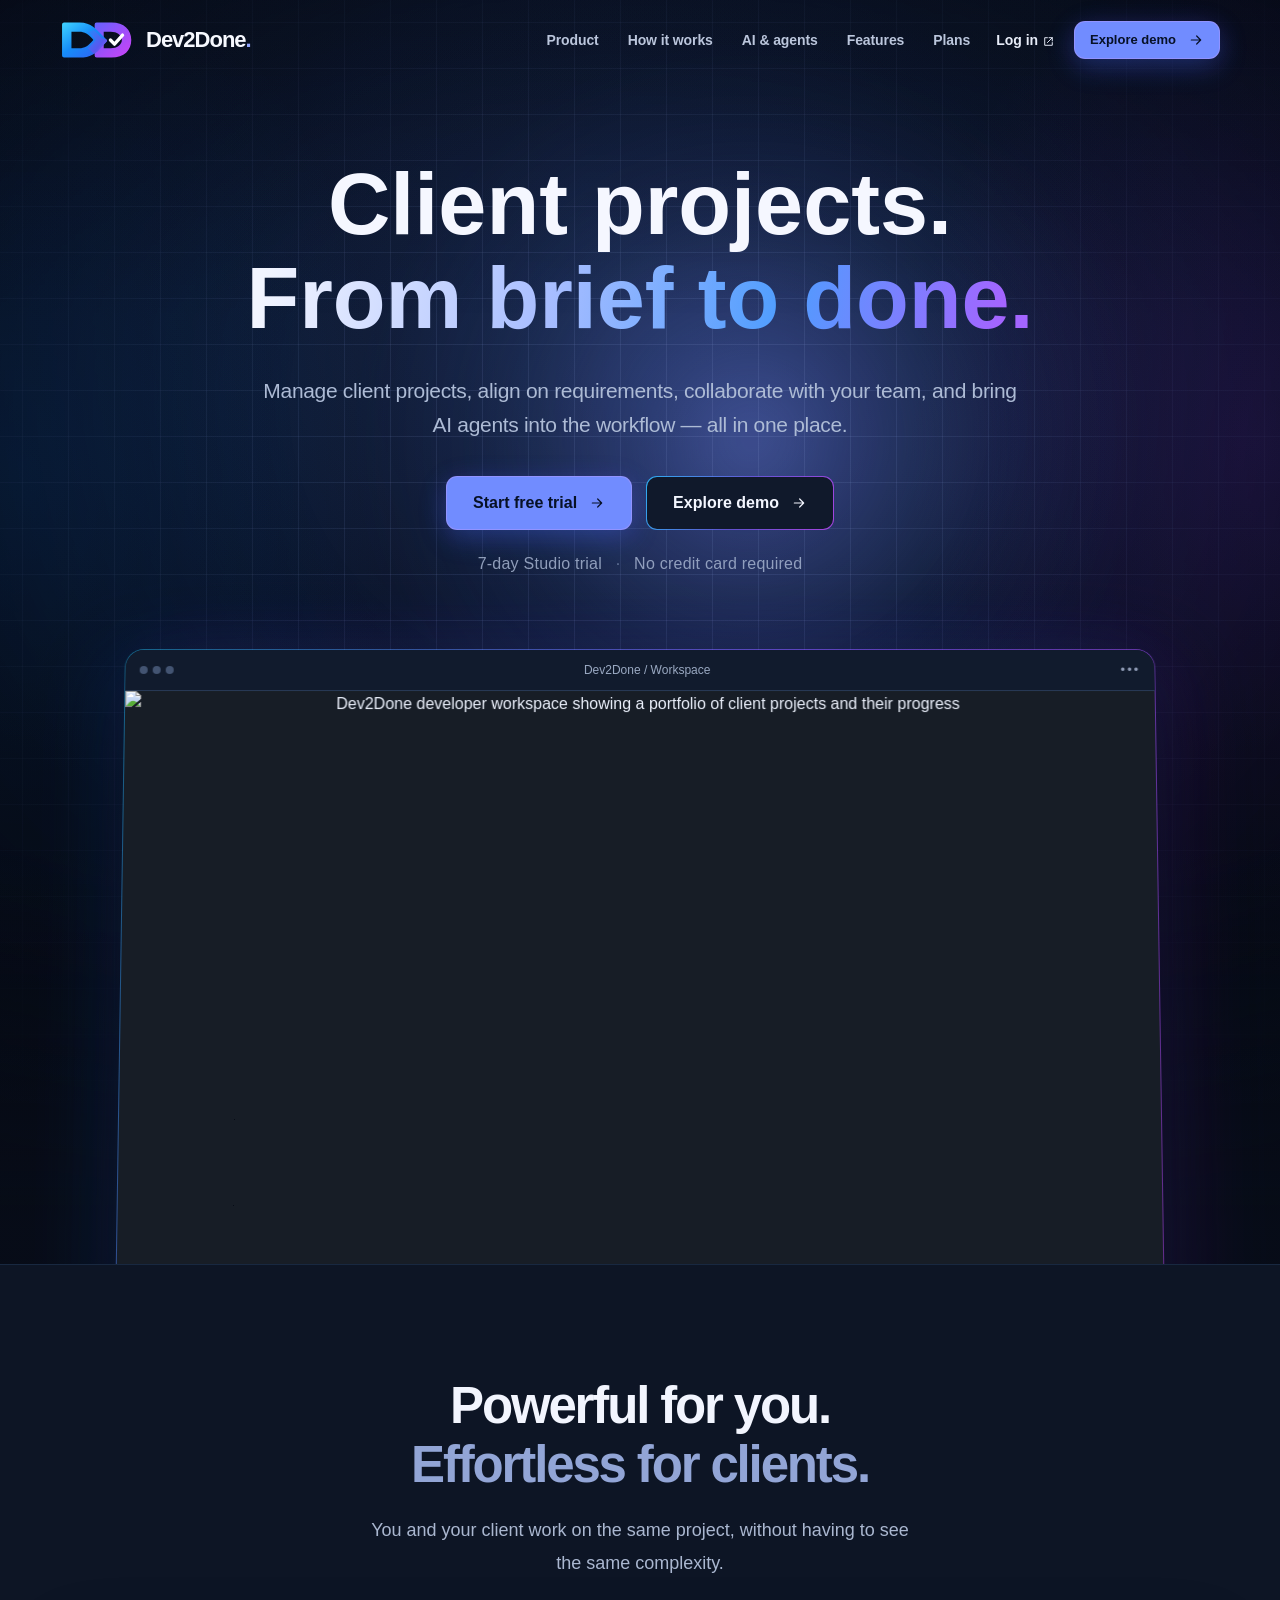
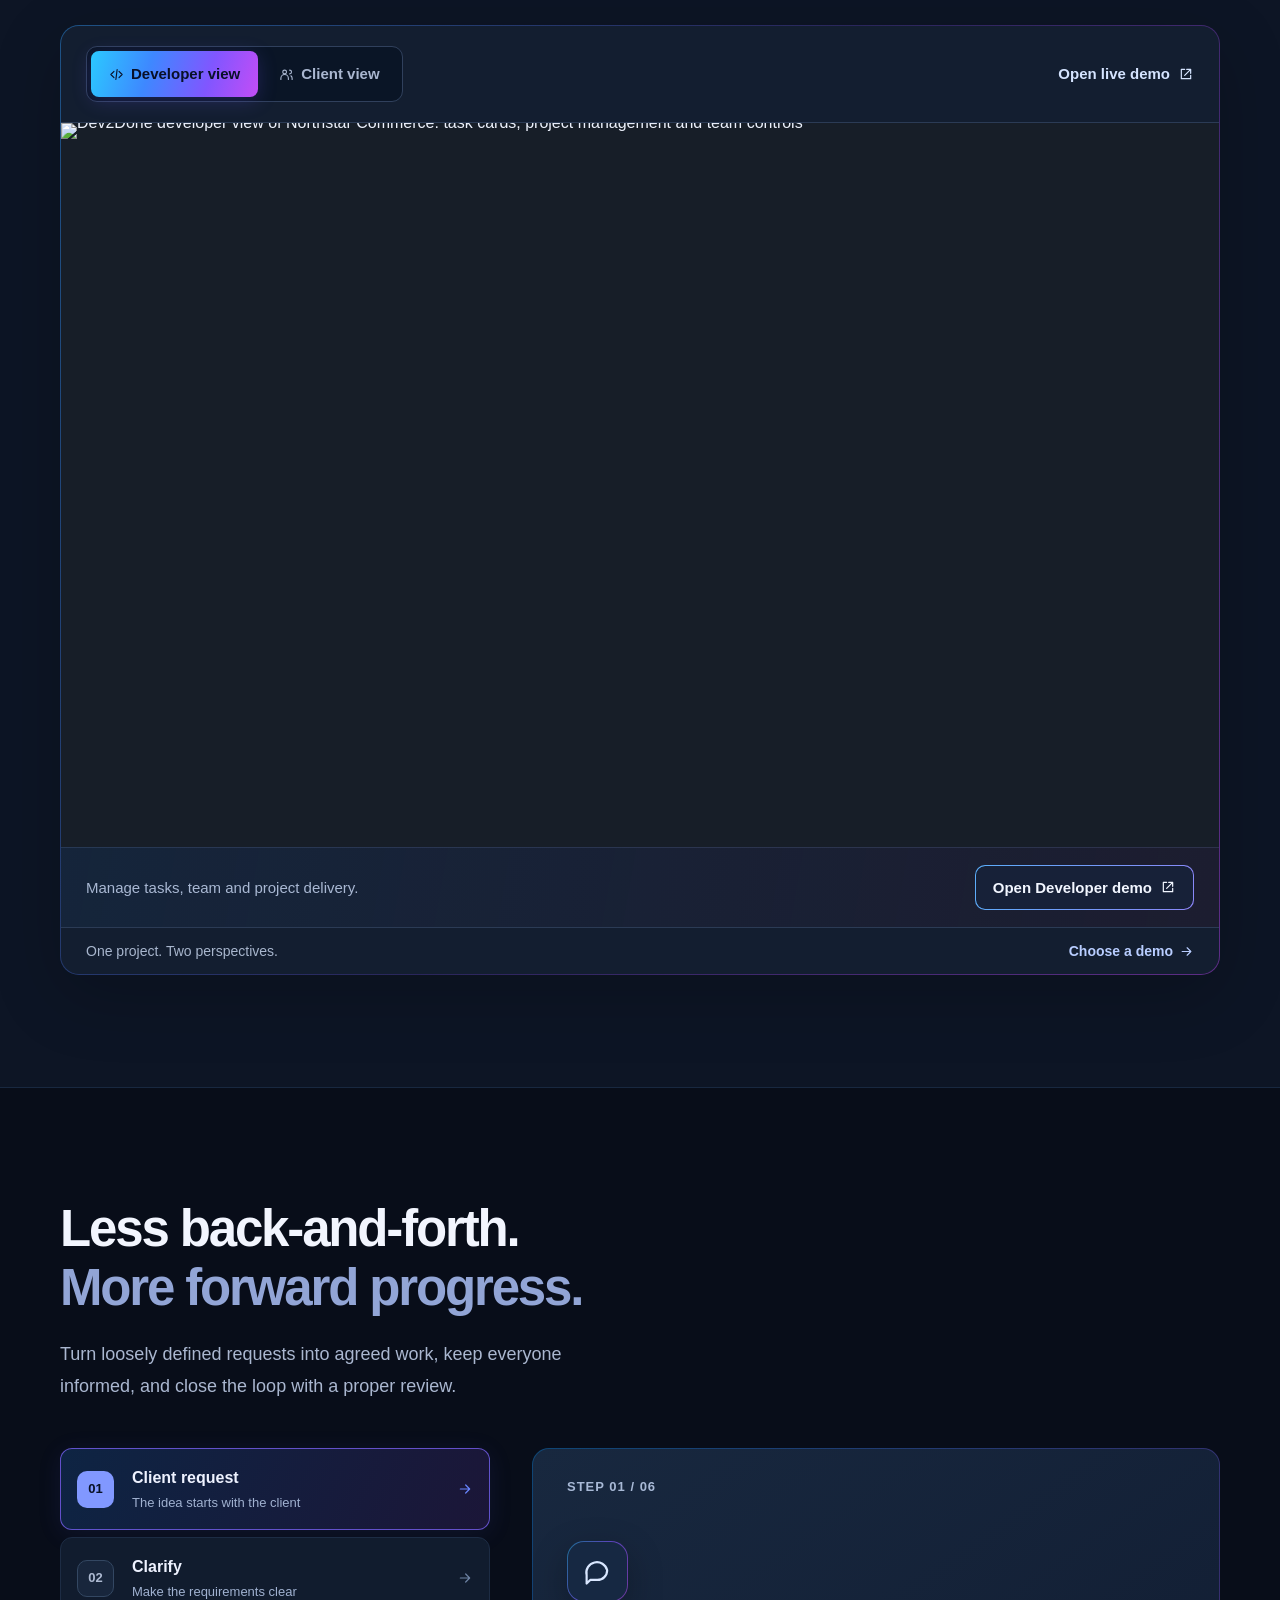
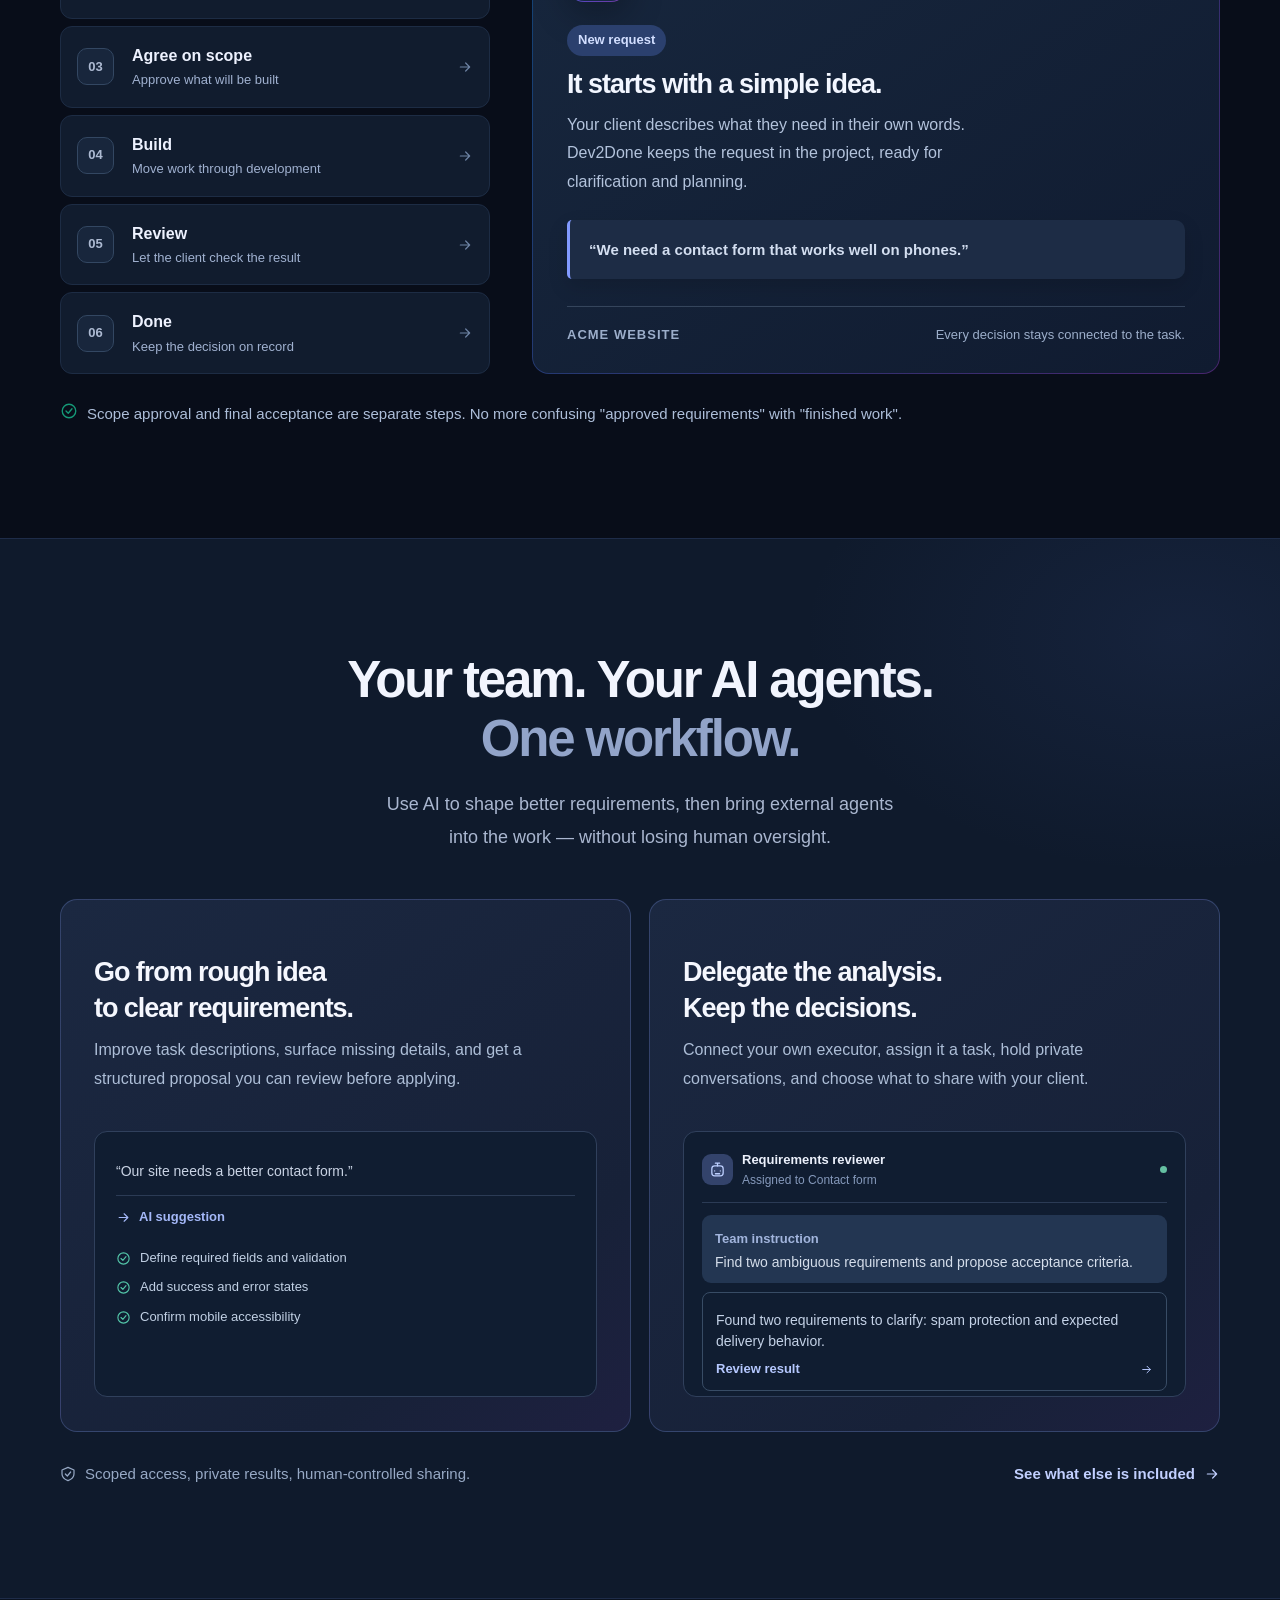
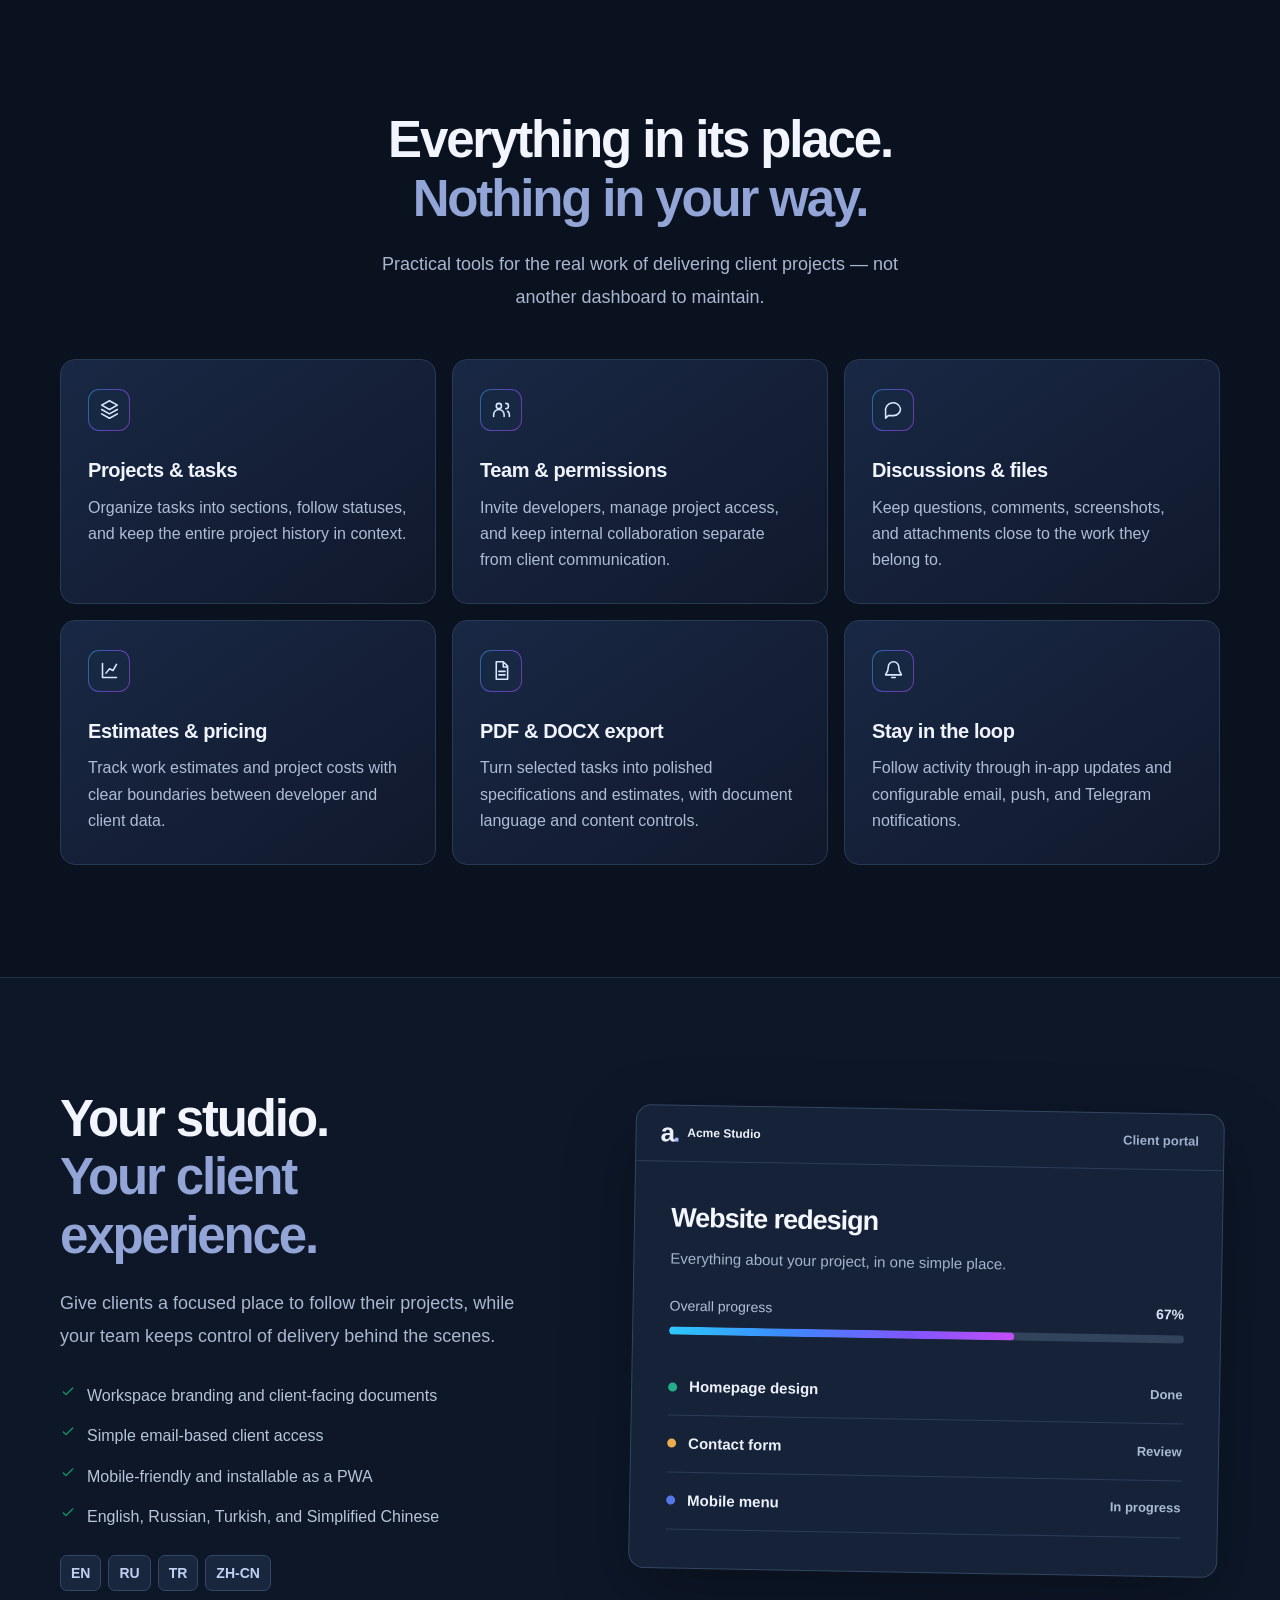
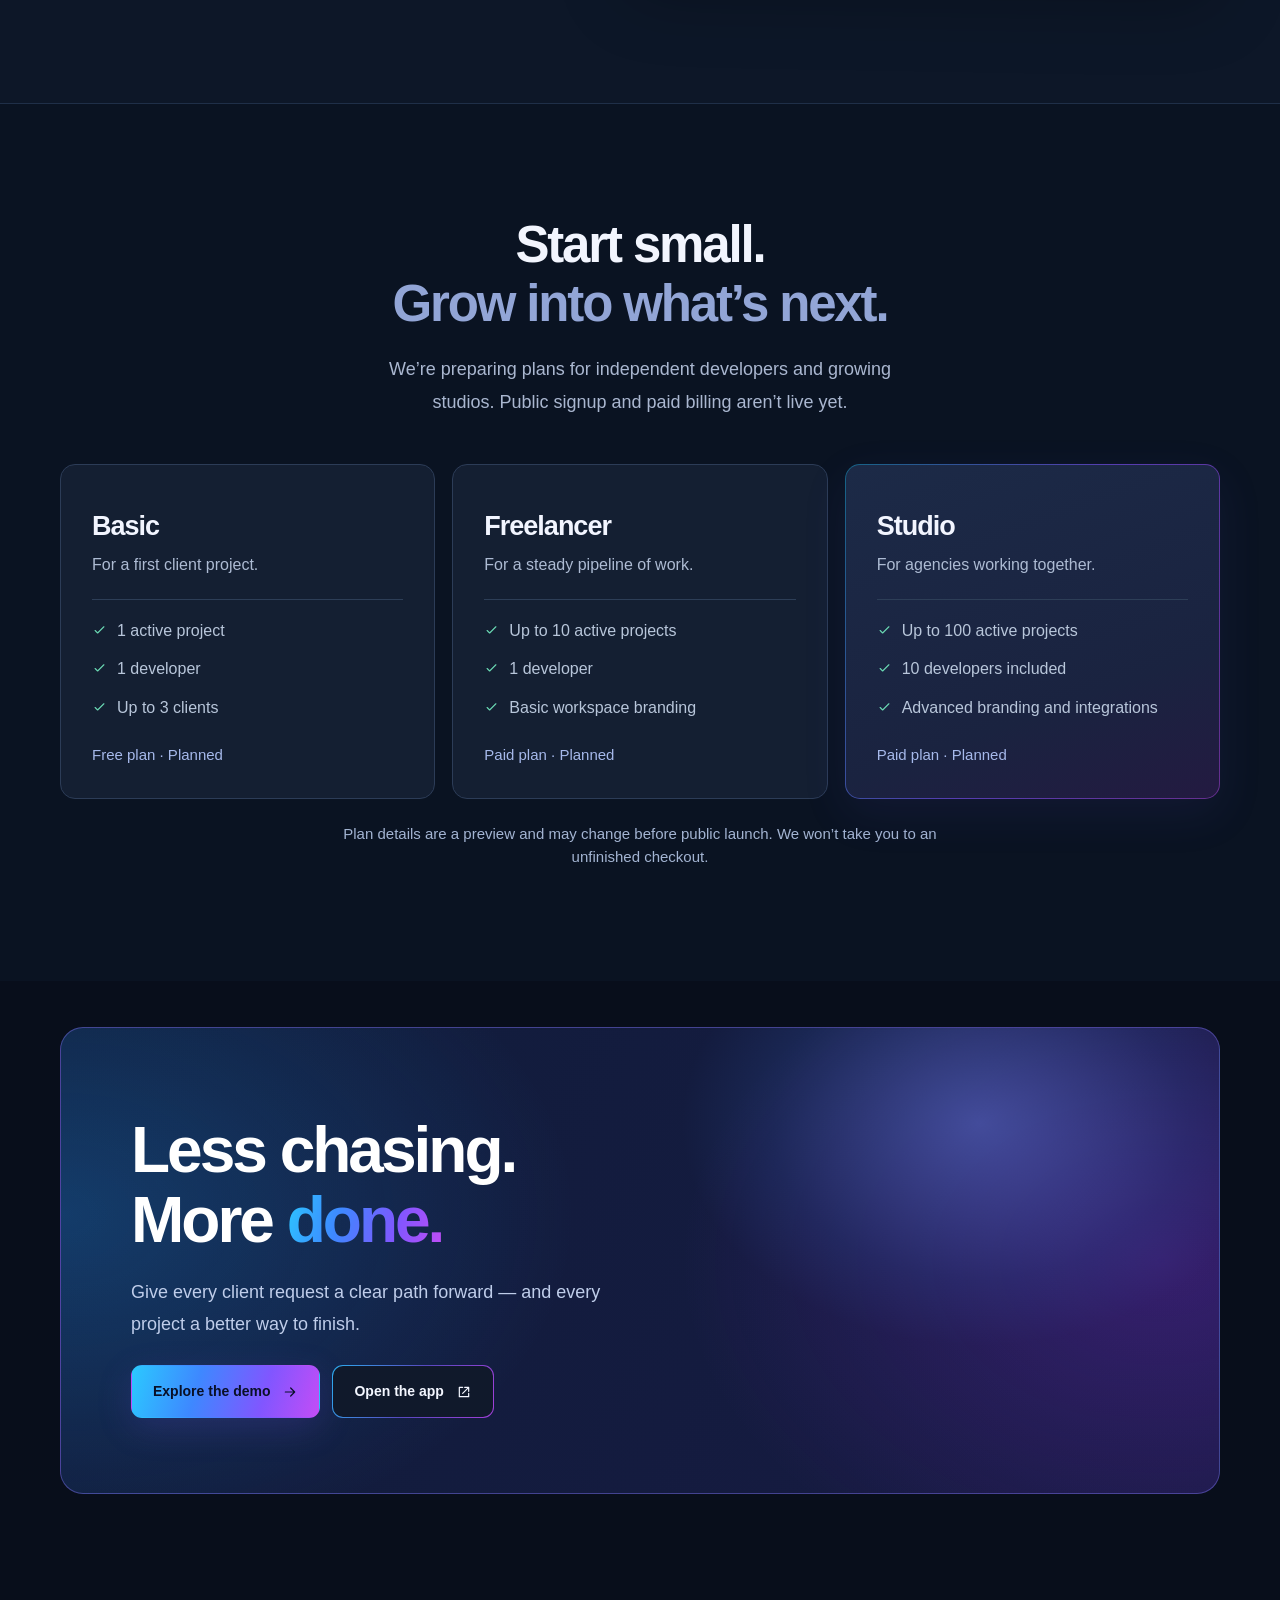
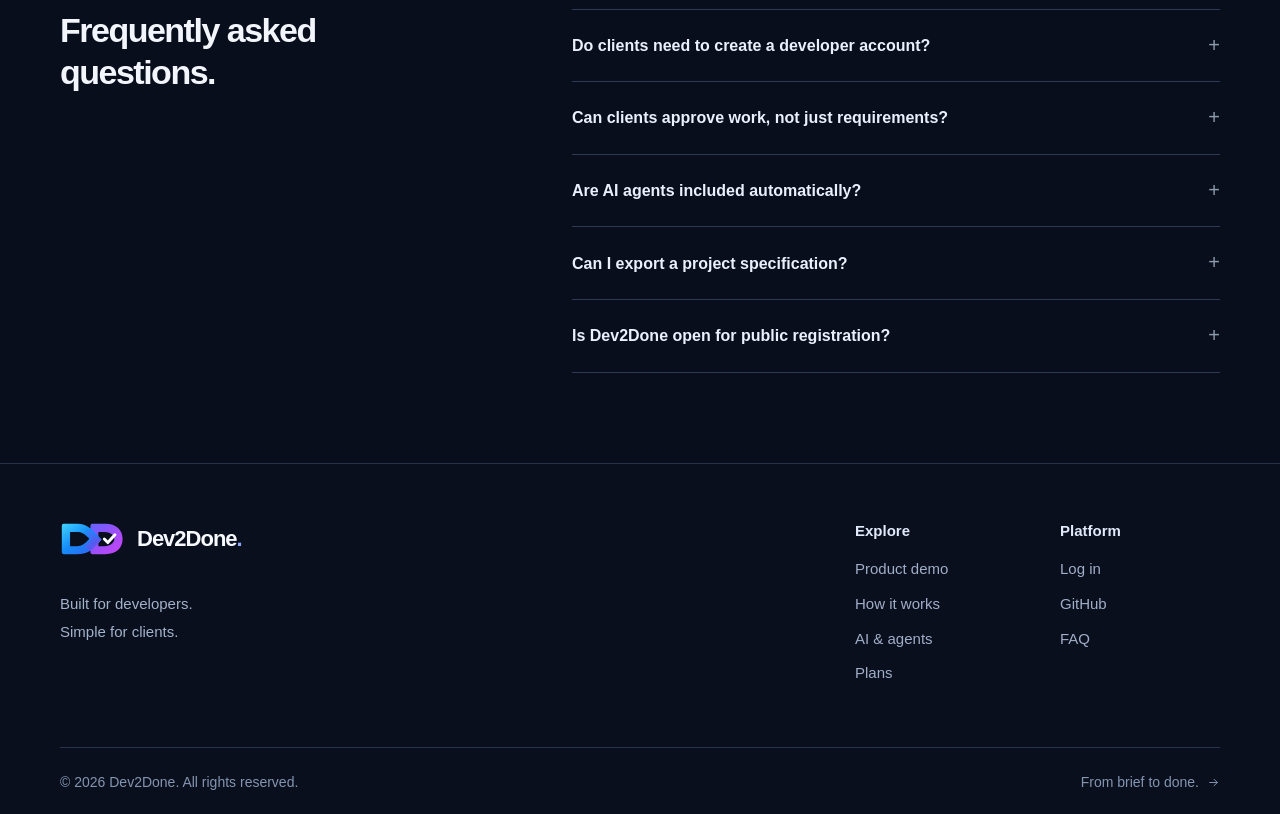
==== commit 4d02376f: "Restore hero screenshot and static developer/client comparison" ====
--- a/index.html
+++ b/index.html
@@ -25,10 +25,9 @@
 </style>
 <script>document.documentElement.classList.add('d2d-booting');(function(){var done=false;function reveal(){if(done)return;done=true;document.documentElement.classList.remove('d2d-booting');document.documentElement.classList.add('d2d-leaving');setTimeout(function(){document.documentElement.classList.remove('d2d-leaving');document.getElementById('site-loader')?.remove()},410)}window.addEventListener('load',reveal,{once:true});window.addEventListener('pageshow',function(e){if(e.persisted)reveal()});setTimeout(reveal,2500)})();</script>
   <link rel="stylesheet" href="/assets/css/brand-gradient.css">
-  <link rel="stylesheet" href="/assets/css/demo-embed.css">
+  <link rel="stylesheet" href="/assets/css/demo-screenshots.css">
   <script src="/assets/js/site.js" defer></script>
   <script src="/assets/js/ambient-hero.js" defer></script>
-  <script src="/assets/js/demo-embed.js" defer></script>
 </head>
 <body>
   <div id="site-loader" role="status" aria-label="Loading Dev2Done"><div class="d2d-loader-emblem" aria-hidden="true">D2D<span class="d2d-loader-bar"></span></div></div>
@@ -94,30 +93,54 @@
           </div>
           <p class="hero-trial">7-day Studio trial <span aria-hidden="true">·</span> No credit card required</p>
         </div>
-        <div class="hero-live-demo" id="demo" aria-label="Interactive Dev2Done product demo">
-        <div class="demo-stage" id="live-demo-stage">
+        <div class="hero-visual" aria-label="Dev2Done project workspace preview">
+          <div class="mock-window hero-window screenshot-window">
+            <div class="window-top" aria-hidden="true">
+              <div class="traffic"><i></i><i></i><i></i></div>
+              <span class="window-address">Dev2Done / Workspace</span>
+              <span class="window-ellipsis">•••</span>
+            </div>
+            <img class="hero-screenshot" src="/assets/img/main.webp" alt="Dev2Done developer workspace showing a portfolio of client projects and their progress" width="2048" height="1280" fetchpriority="high" decoding="async">
+          </div>
+        </div>
+      </div>
+    </section>
+
+    <section class="section section-demo" id="demo" aria-labelledby="demo-title">
+      <div class="container">
+        <div class="section-header center"><h2 id="demo-title">Powerful for you.<br><span class="muted-heading">Effortless for clients.</span></h2><p>You and your client work on the same project, without having to see the same complexity.</p></div>
+        <div class="demo-stage screenshot-demo" id="live-demo-stage">
           <div class="demo-toolbar">
-            <div class="role-tabs" role="tablist" aria-label="Choose demo perspective">
-              <button type="button" id="tab-developer" class="role-tab is-active" role="tab" aria-selected="true" aria-controls="panel-developer" data-role="developer"><svg class="icon"><use href="#i-code"/></svg> Developer view</button>
+            <div class="role-tabs" role="tablist" aria-label="Compare developer and client perspectives">
+              <button type="button" id="tab-developer" class="role-tab is-active" role="tab" aria-selected="true" aria-controls="panel-developer" data-role="developer" tabindex="0"><svg class="icon"><use href="#i-code"/></svg> Developer view</button>
               <button type="button" id="tab-client" class="role-tab" role="tab" aria-selected="false" aria-controls="panel-client" data-role="client" tabindex="-1"><svg class="icon"><use href="#i-users"/></svg> Client view</button>
             </div>
-            <div class="demo-window-actions">
-              <a class="demo-link" href="https://app.dev2done.web86.site/demo" target="_blank" rel="noopener noreferrer">Open demo <svg class="icon"><use href="#i-external"/></svg></a>
-              <button type="button" class="demo-fullscreen" id="demo-fullscreen" aria-label="Enter fullscreen demo"><svg class="icon"><use href="#i-external"/></svg><span>Fullscreen</span></button>
+            <a class="demo-chooser" href="https://app.dev2done.web86.site/demo" target="_blank" rel="noopener noreferrer">Open live demo <svg class="icon"><use href="#i-external"/></svg></a>
+          </div>
+          <div class="demo-preview-stack">
+            <div id="panel-developer" class="role-panel demo-preview-panel" role="tabpanel" aria-labelledby="tab-developer" tabindex="0">
+              <a class="demo-screenshot-link" href="https://app.dev2done.web86.site/admin/projects/19fe7520-ef15-51ae-ae94-3a582ed5474e/brief" target="_blank" rel="noopener noreferrer" aria-label="Open the live Developer demo in a new tab">
+                <img src="/assets/img/dev.webp" alt="Dev2Done developer view of Northstar Commerce: task cards, project management and team controls" width="2048" height="1280" loading="lazy" decoding="async">
+              </a>
+              <div class="demo-view-actions">
+                <span>Manage tasks, team and project delivery.</span>
+                <a href="https://app.dev2done.web86.site/admin/projects/19fe7520-ef15-51ae-ae94-3a582ed5474e/brief" target="_blank" rel="noopener noreferrer">Open Developer demo <svg class="icon"><use href="#i-external"/></svg></a>
+              </div>
+            </div>
+            <div id="panel-client" class="role-panel demo-preview-panel" role="tabpanel" aria-labelledby="tab-client" tabindex="0" hidden>
+              <a class="demo-screenshot-link" href="https://app.dev2done.web86.site/project/19fe7520-ef15-51ae-ae94-3a582ed5474e" target="_blank" rel="noopener noreferrer" aria-label="Open the live Client demo in a new tab">
+                <img src="/assets/img/client.webp" alt="Dev2Done client view of Northstar Commerce: ideas, status filters and client discussions" width="2048" height="1280" loading="lazy" decoding="async">
+              </a>
+              <div class="demo-view-actions">
+                <span>Follow progress and review the same project.</span>
+                <a href="https://app.dev2done.web86.site/project/19fe7520-ef15-51ae-ae94-3a582ed5474e" target="_blank" rel="noopener noreferrer">Open Client demo <svg class="icon"><use href="#i-external"/></svg></a>
+              </div>
             </div>
           </div>
-          <div class="demo-frame-stack">
-            <div id="panel-developer" class="role-panel demo-frame-panel" role="tabpanel" aria-labelledby="tab-developer">
-              <div class="demo-frame-loading" data-loading="developer" role="status"><span class="demo-frame-spinner" aria-hidden="true"></span><span>Loading developer workspace…</span></div>
-              <iframe id="frame-developer" title="Dev2Done demo — Developer workspace" data-src="https://app.dev2done.web86.site/admin/projects/19fe7520-ef15-51ae-ae94-3a582ed5474e/brief" loading="lazy" referrerpolicy="strict-origin-when-cross-origin" allow="fullscreen; clipboard-write" allowfullscreen></iframe>
-            </div>
-            <div id="panel-client" class="role-panel demo-frame-panel" role="tabpanel" aria-labelledby="tab-client" hidden>
-              <div class="demo-frame-loading" data-loading="client" role="status"><span class="demo-frame-spinner" aria-hidden="true"></span><span>Loading client workspace…</span></div>
-              <iframe id="frame-client" title="Dev2Done demo — Client workspace" data-src="https://app.dev2done.web86.site/project/19fe7520-ef15-51ae-ae94-3a582ed5474e" loading="lazy" referrerpolicy="strict-origin-when-cross-origin" allow="fullscreen; clipboard-write" allowfullscreen></iframe>
-            </div>
+          <div class="demo-footer">
+            <span>One project. Two perspectives.</span>
+            <a href="https://app.dev2done.web86.site/demo" target="_blank" rel="noopener noreferrer">Choose a demo <svg class="icon"><use href="#i-arrow"/></svg></a>
           </div>
-          <div class="demo-footer"><span>See the same project from two perspectives.</span><a href="https://app.dev2done.web86.site/demo" target="_blank" rel="noopener noreferrer">Trouble loading? Open the demo directly <svg class="icon"><use href="#i-external"/></svg></a></div>
-        </div>
         </div>
       </div>
     </section>
--- a/assets/css/demo-screenshots.css
+++ b/assets/css/demo-screenshots.css
@@ -0,0 +1,42 @@
+/* Dev2Done screenshot presentation, added after brand-gradient.css.
+   The real demos open in separate tabs; no iframe or nested scroll. */
+.screenshot-window {overflow:hidden;border-radius:19px}
+.screenshot-window .window-top {position:relative;z-index:1}
+.screenshot-window .hero-screenshot {display:block;width:100%;height:auto;aspect-ratio:8/5;object-fit:cover;background:#171d26}
+.screenshot-demo {isolation:isolate}
+.screenshot-demo .demo-toolbar {padding:20px 25px;gap:18px;flex-wrap:wrap}
+.screenshot-demo .role-tabs {max-width:100%}
+.screenshot-demo .role-tab {font-size:15px;padding:11px 18px}
+.screenshot-demo .demo-chooser {margin-left:auto;display:inline-flex;align-items:center;gap:8px;color:#d5e4ff;font-size:15px;font-weight:600;text-decoration:none;white-space:nowrap}
+.screenshot-demo .demo-chooser:hover {color:#fff}
+.screenshot-demo .demo-chooser .icon {width:16px;height:16px}
+.screenshot-demo .demo-preview-stack {width:100%;min-width:0;background:#171e28}
+.screenshot-demo .demo-preview-panel {min-width:0}
+.screenshot-demo .demo-preview-panel[hidden] {display:none!important}
+.screenshot-demo .demo-screenshot-link {display:block;position:relative;line-height:0;overflow:hidden}
+.screenshot-demo .demo-screenshot-link img {width:100%;height:auto;aspect-ratio:8/5;display:block;object-fit:contain;background:#171e28}
+.screenshot-demo .demo-screenshot-link:hover img {filter:brightness(1.055)}
+.screenshot-demo .demo-screenshot-link img {transition:filter .22s ease}
+.screenshot-demo .demo-view-actions {display:flex;align-items:center;justify-content:space-between;gap:18px;flex-wrap:wrap;padding:17px 25px;border-top:1px solid rgba(130,157,215,.17);background:linear-gradient(100deg,rgba(19,43,76,.52),rgba(40,26,65,.30));font-size:15px;color:#a9b8d3}
+.screenshot-demo .demo-view-actions a {display:inline-flex;align-items:center;gap:8px;padding:10px 17px;border-radius:10px;border:1px solid rgba(110,164,248,.54);color:#f2f6ff;text-decoration:none;font-weight:650;font-size:15px;background:linear-gradient(#172138,#172138) padding-box,linear-gradient(110deg,#47bafe,#ae65fa) border-box;white-space:nowrap}
+.screenshot-demo .demo-view-actions a:hover {background:linear-gradient(#1e2b4b,#1e2b4b) padding-box,linear-gradient(110deg,#47bafe,#ae65fa) border-box}
+.screenshot-demo .demo-view-actions .icon {width:16px;height:16px}
+.screenshot-demo .demo-footer {font-size:14px;gap:12px}
+.screenshot-demo .demo-footer span {font-size:14px;color:#a8b6cd}
+.screenshot-demo .demo-footer a {display:inline-flex;align-items:center;gap:6px;color:#b8cdff;text-decoration:none;font-size:14px;font-weight:600}
+.screenshot-demo .demo-footer a:hover {color:#fff}
+.screenshot-demo .demo-footer .icon {width:15px;height:15px}
+@media(max-width:650px){
+  .screenshot-window{border-radius:12px}
+  .screenshot-demo .demo-toolbar{padding:14px}
+  .screenshot-demo .role-tabs{width:100%}
+  .screenshot-demo .role-tab{flex:1;min-width:0;font-size:14px;padding:11px 6px}
+  .screenshot-demo .demo-chooser{width:100%;justify-content:center;margin:0;font-size:14px}
+  .screenshot-demo .demo-view-actions{padding:14px;gap:12px}
+  .screenshot-demo .demo-view-actions>span{font-size:14px}
+  .screenshot-demo .demo-view-actions a{width:100%;justify-content:center}
+  .screenshot-demo .demo-footer{padding:12px 14px;gap:8px}
+  .screenshot-demo .demo-footer>span{display:none}
+  .screenshot-demo .demo-footer a{font-size:14px}
+}
+@media(prefers-reduced-motion:reduce){.screenshot-demo .demo-screenshot-link img{transition:none}}
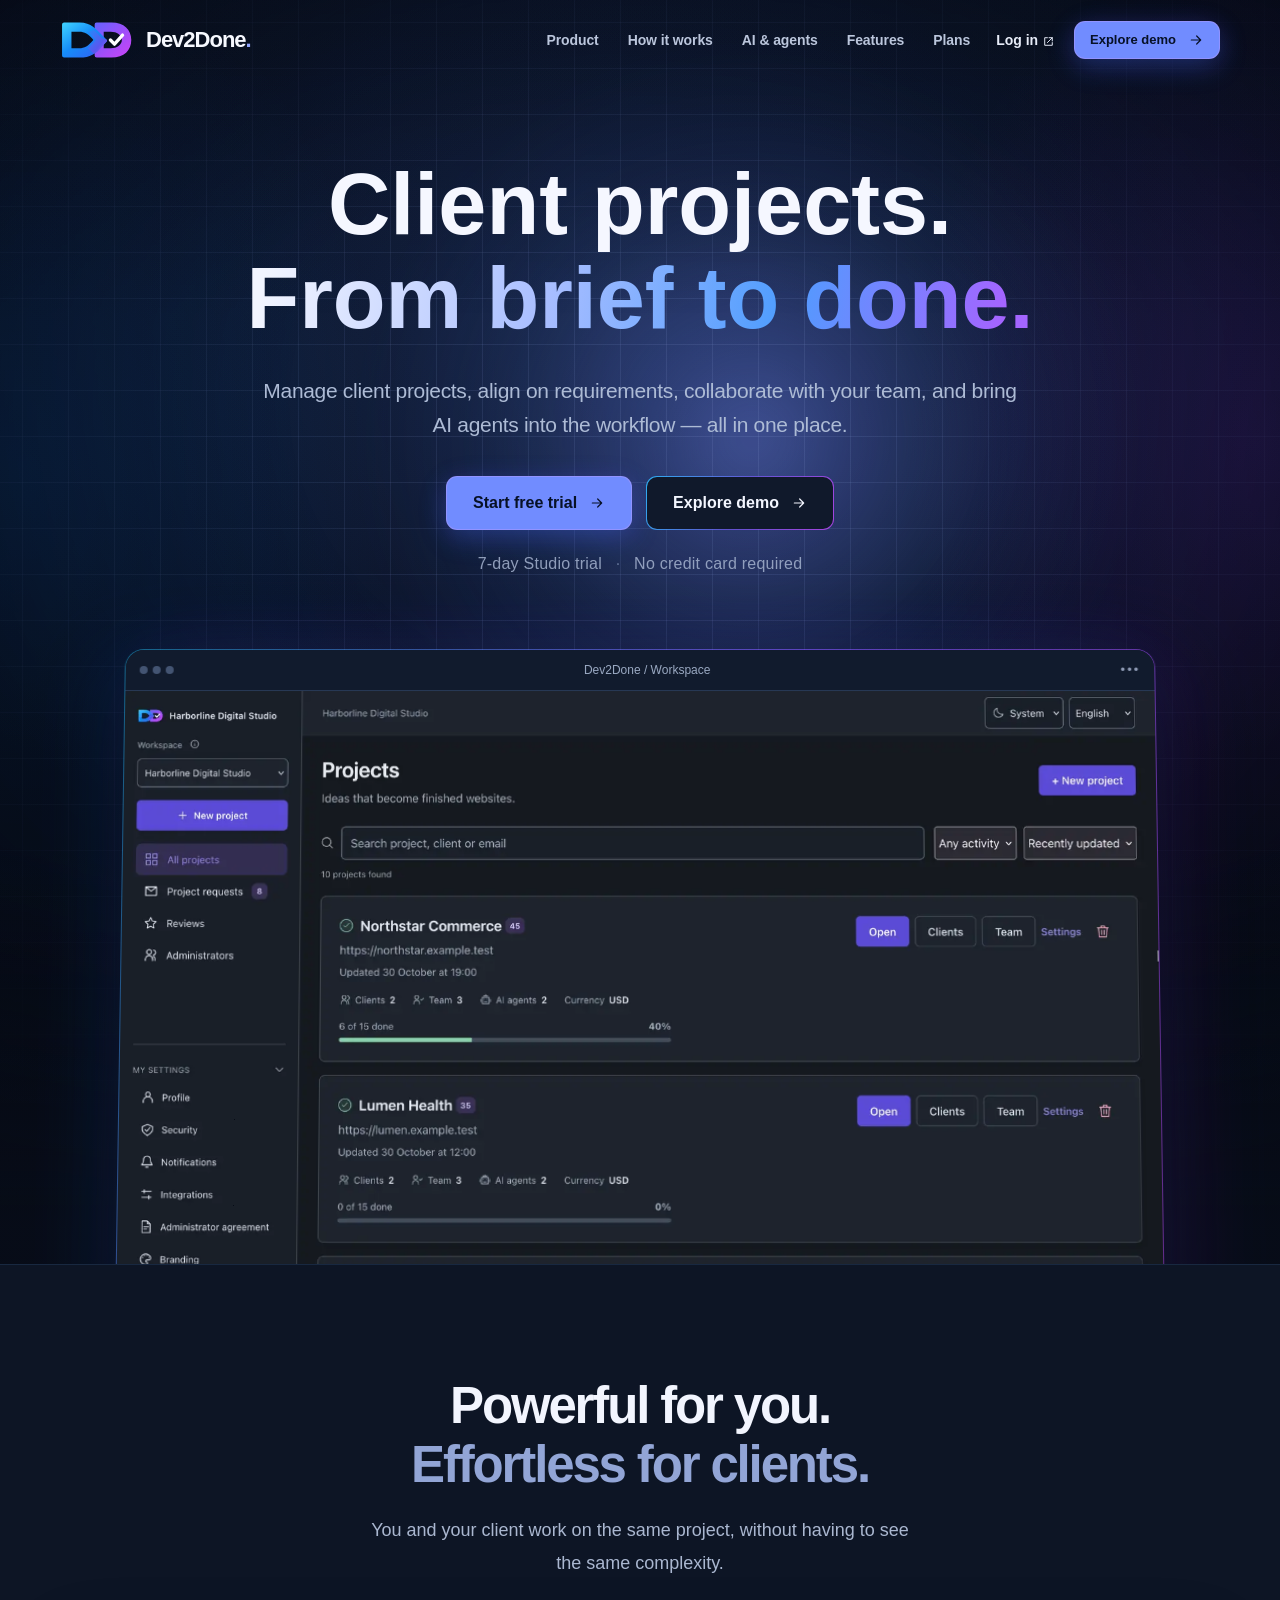
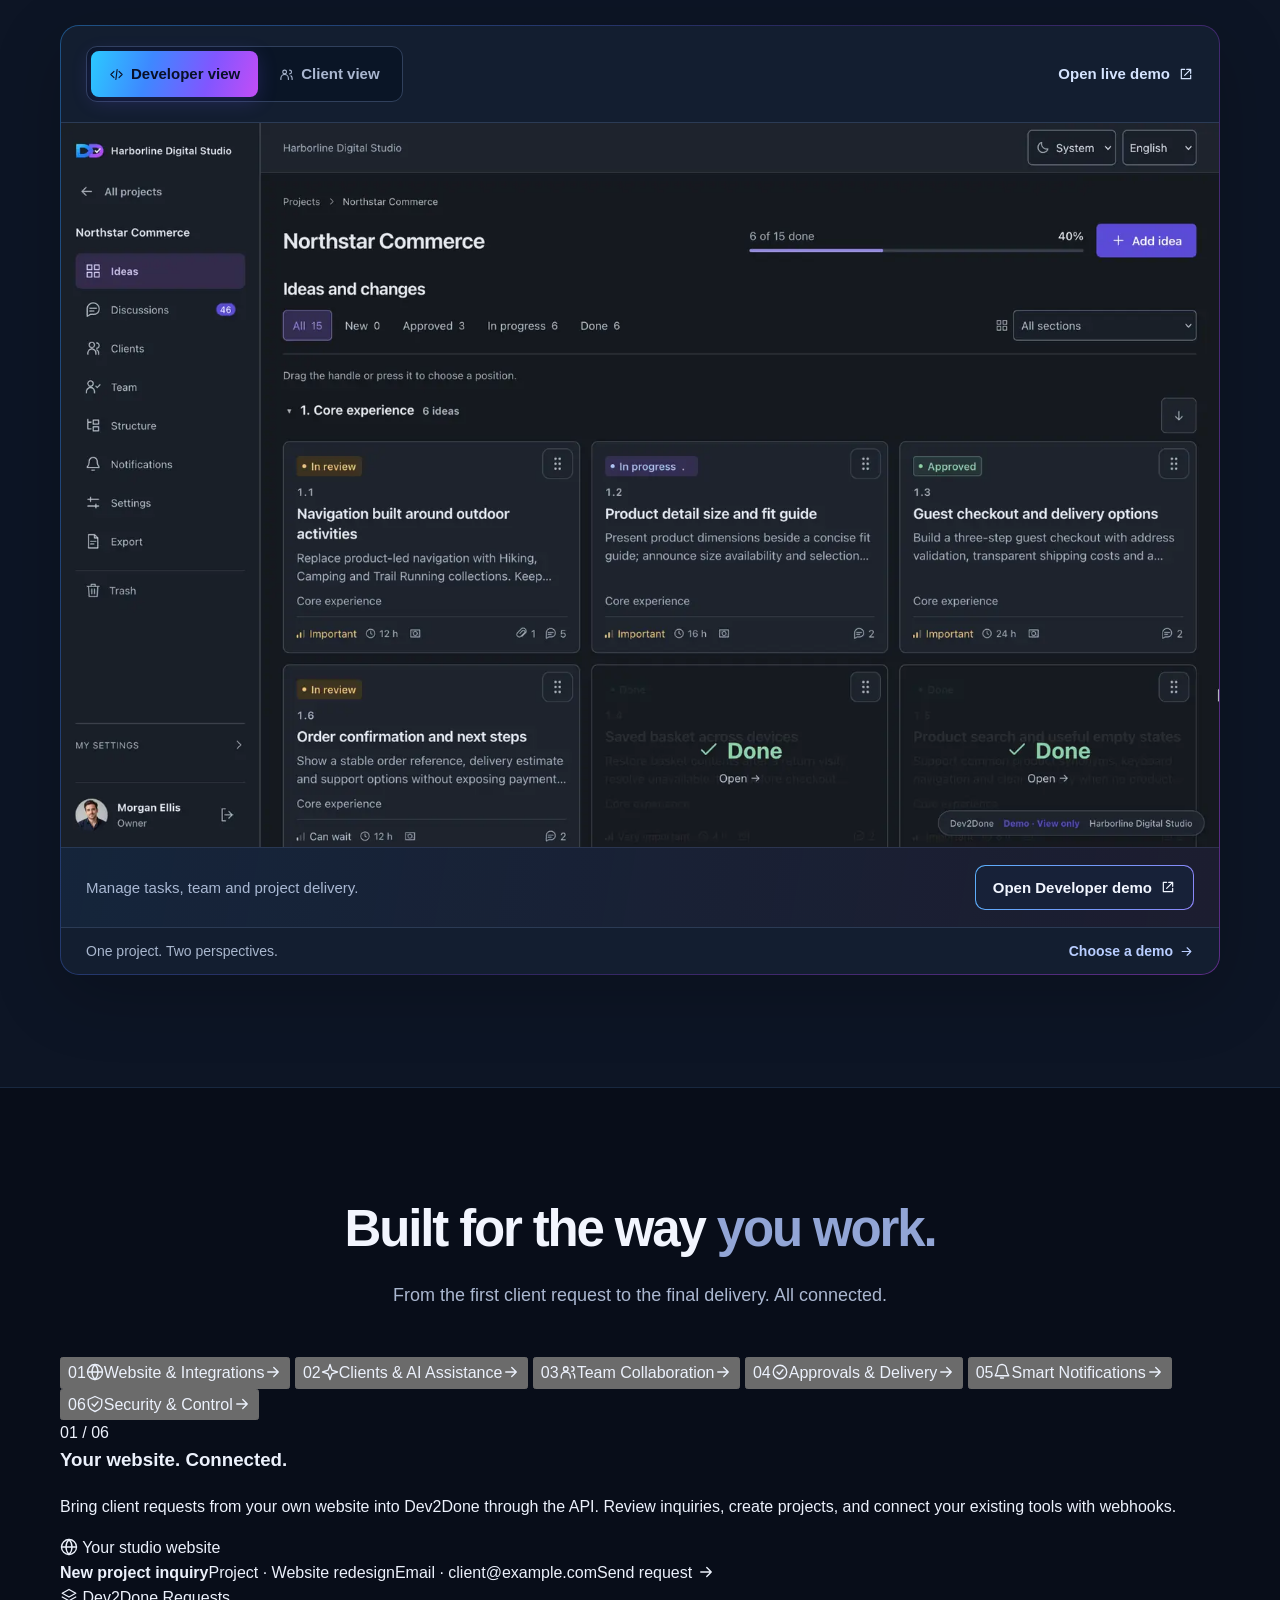
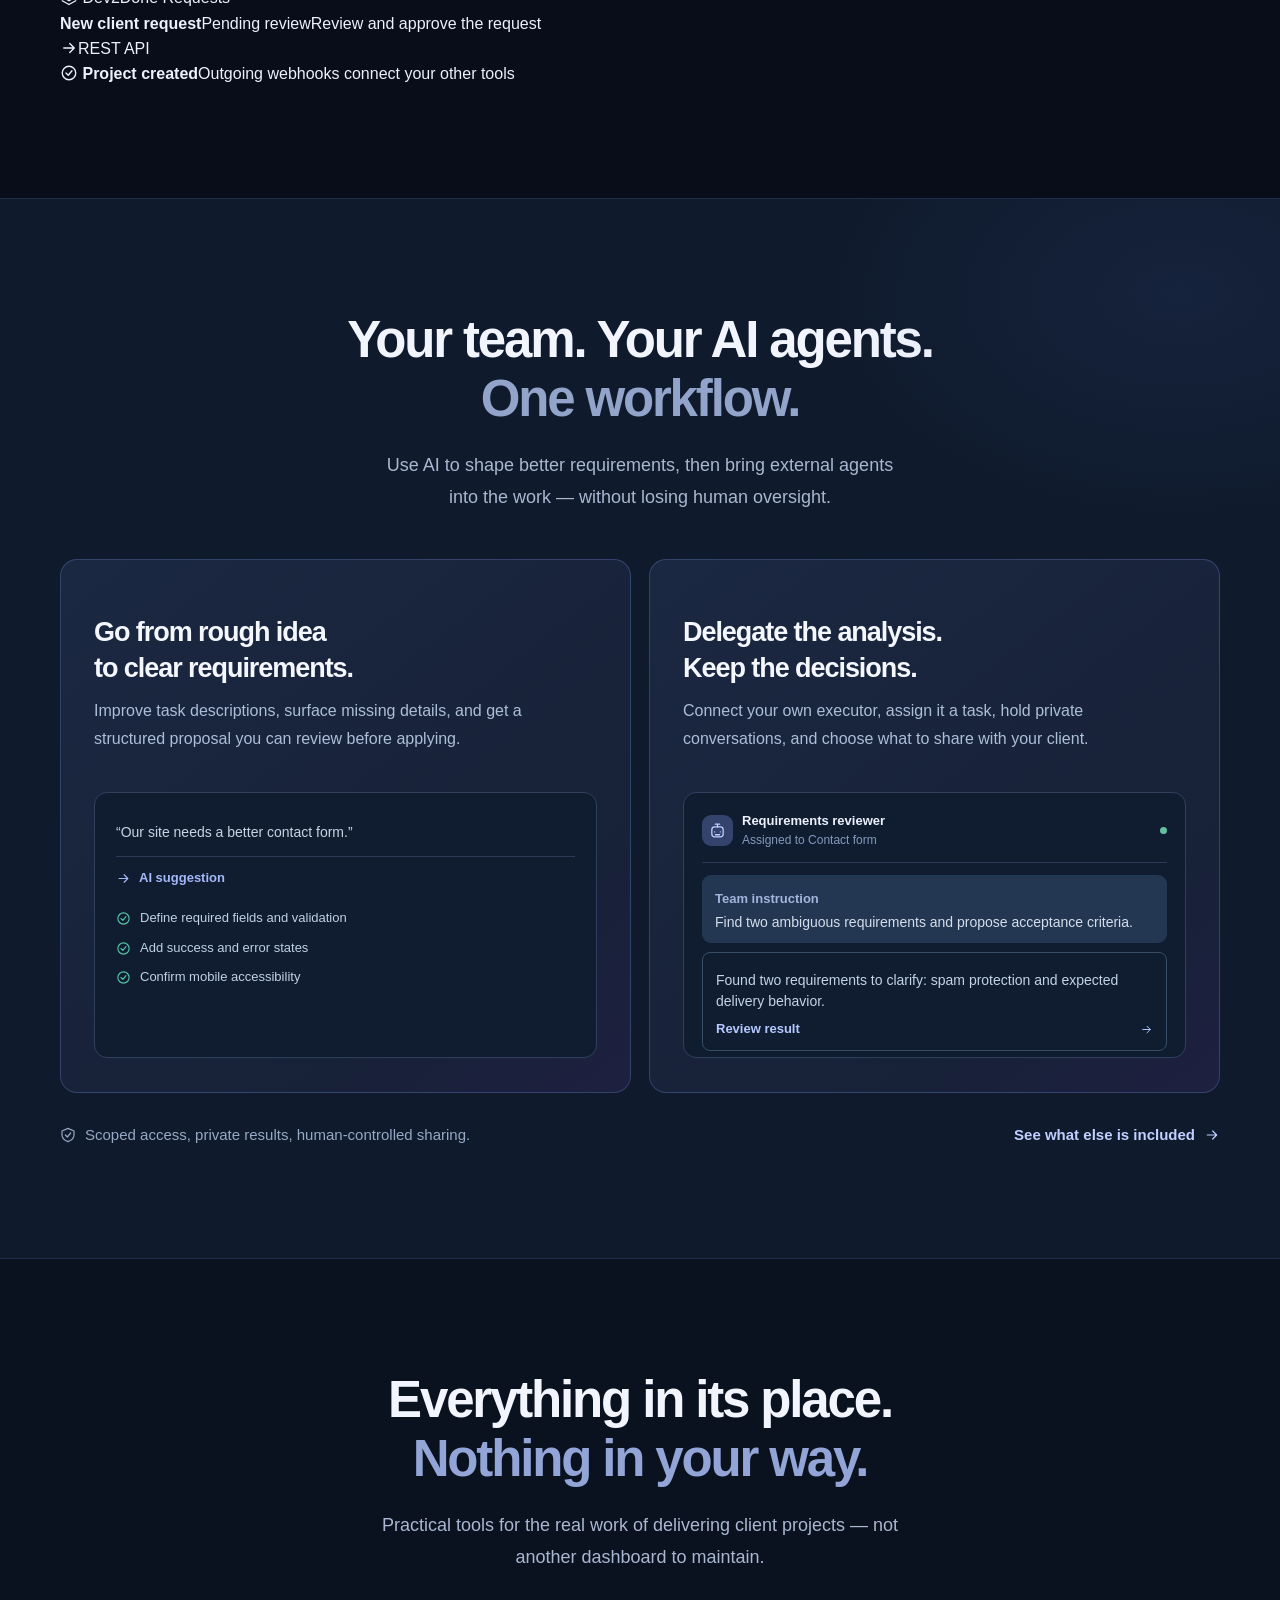
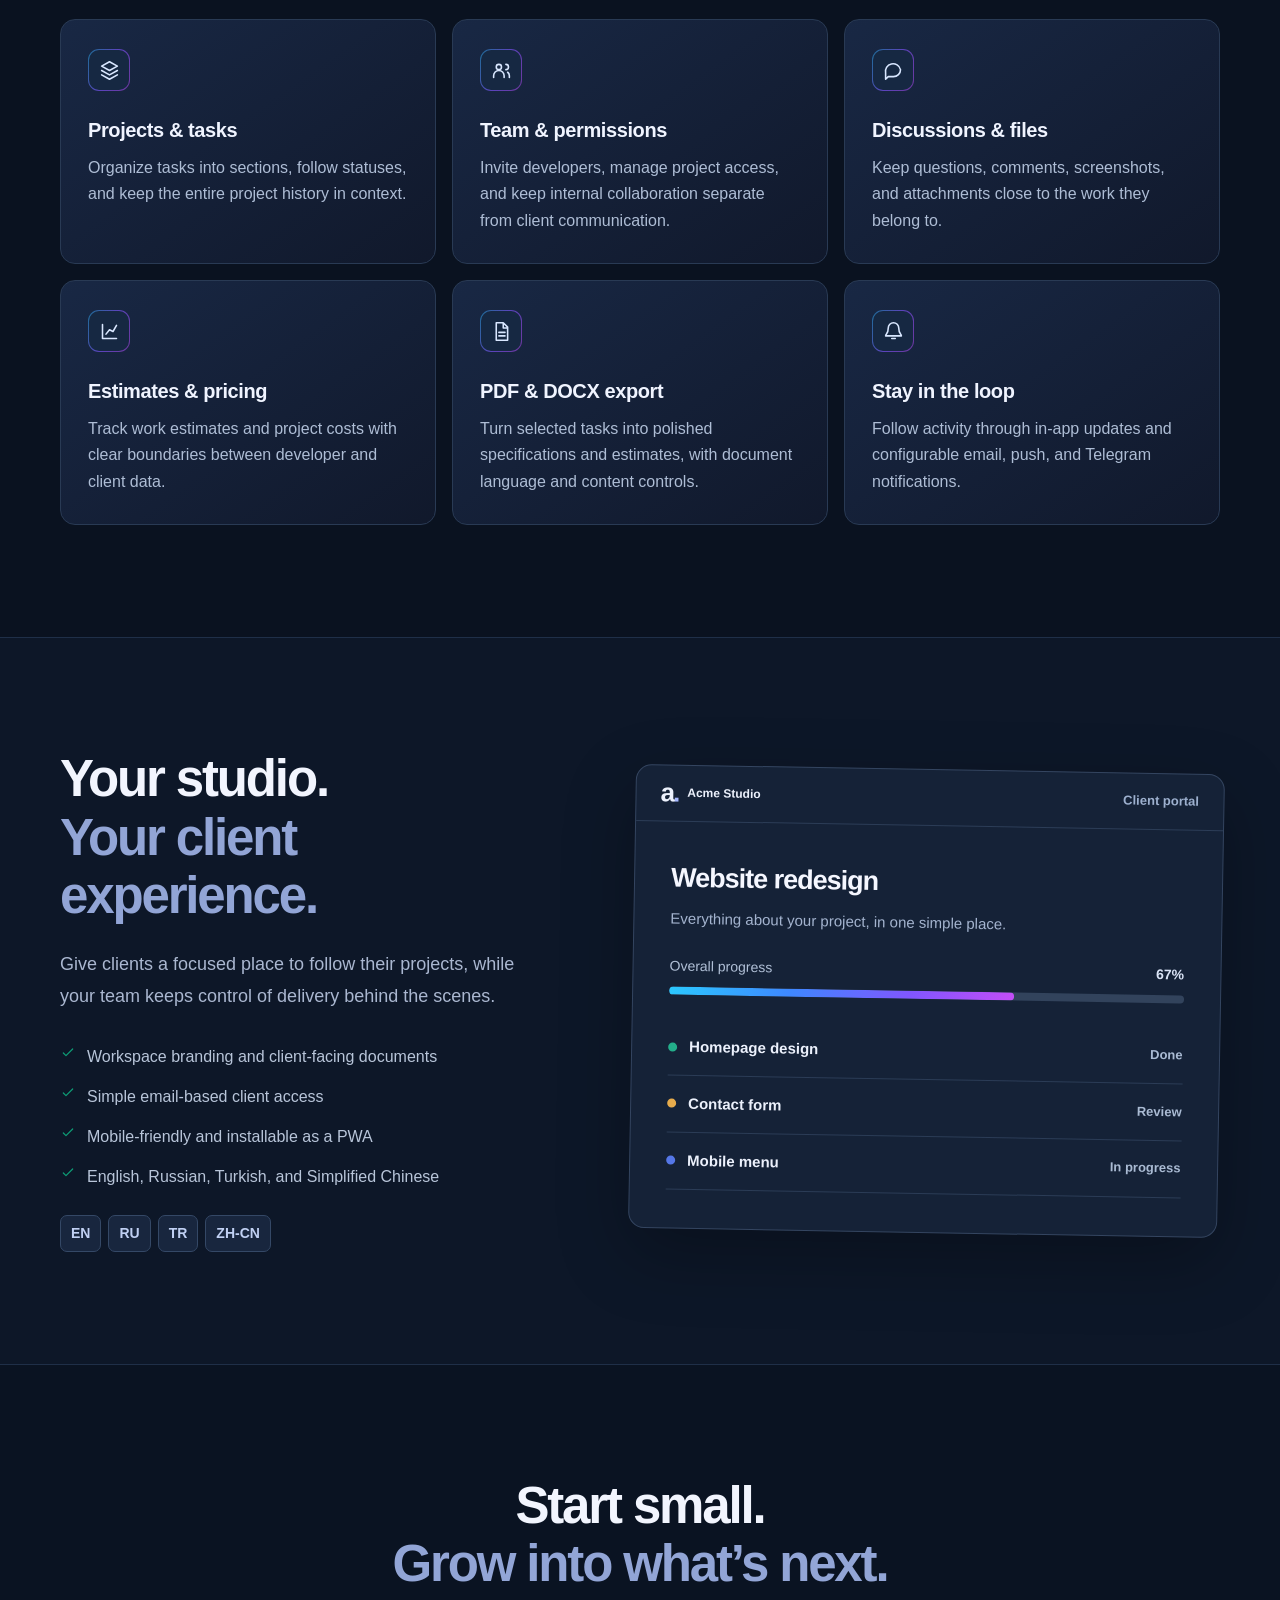
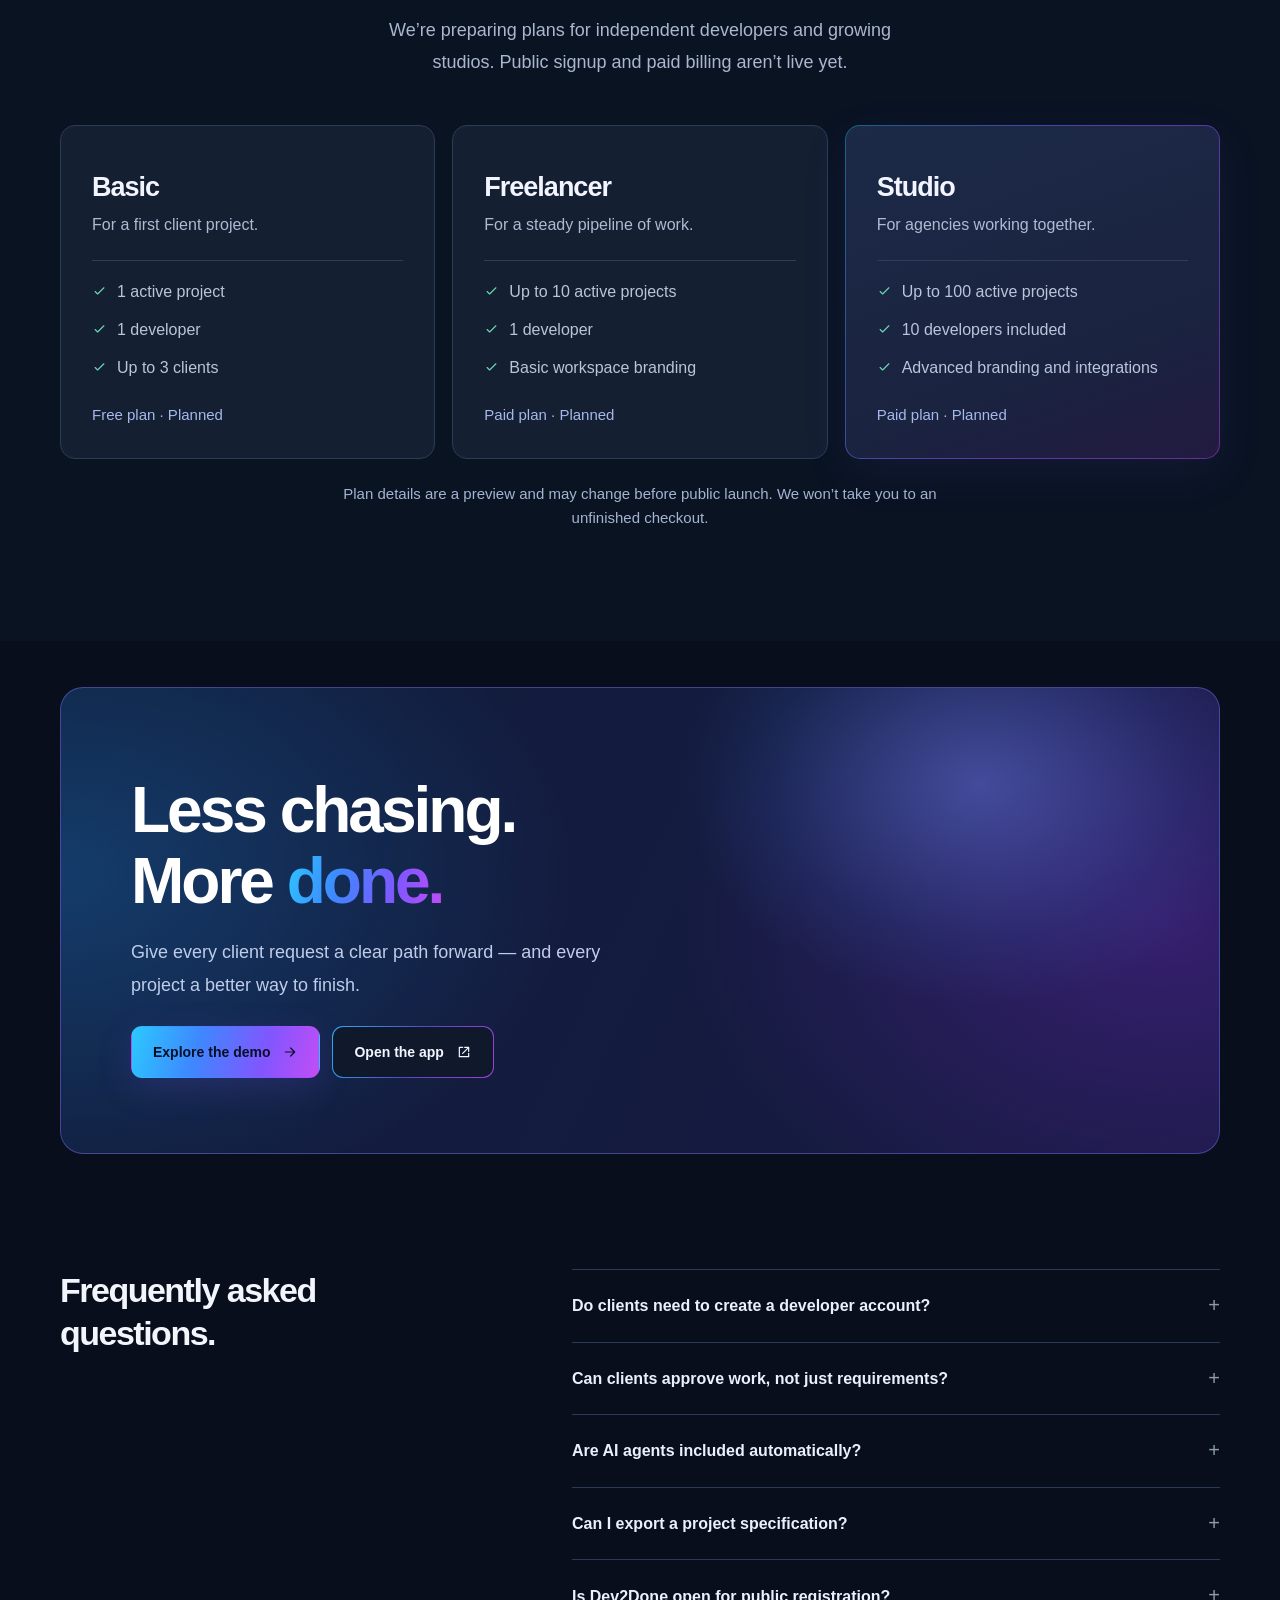
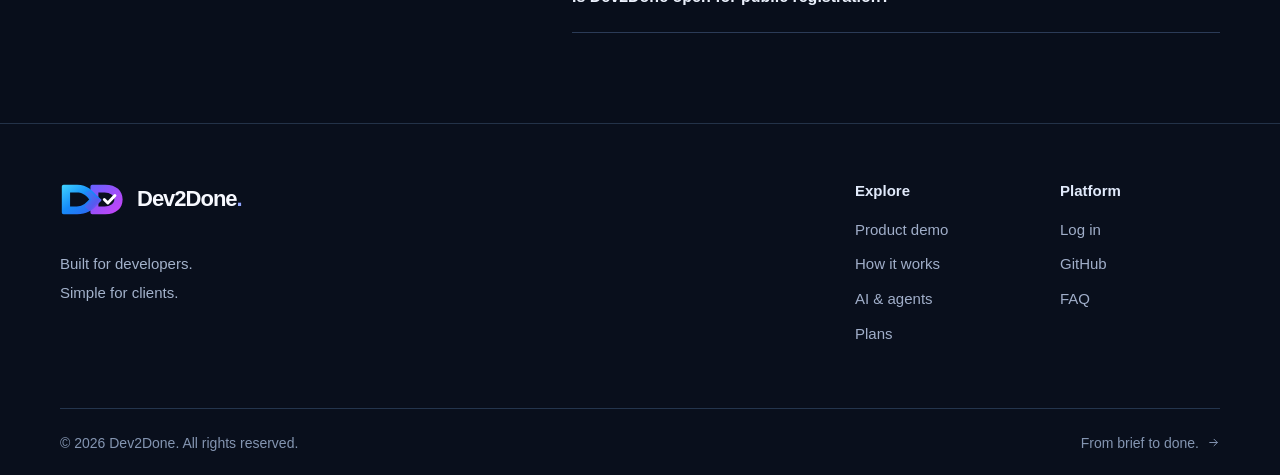
==== commit 89c8f20d: "Replace workflow with interactive six-feature product showcase" ====
--- a/index.html
+++ b/index.html
@@ -26,6 +26,7 @@
 <script>document.documentElement.classList.add('d2d-booting');(function(){var done=false;function reveal(){if(done)return;done=true;document.documentElement.classList.remove('d2d-booting');document.documentElement.classList.add('d2d-leaving');setTimeout(function(){document.documentElement.classList.remove('d2d-leaving');document.getElementById('site-loader')?.remove()},410)}window.addEventListener('load',reveal,{once:true});window.addEventListener('pageshow',function(e){if(e.persisted)reveal()});setTimeout(reveal,2500)})();</script>
   <link rel="stylesheet" href="/assets/css/brand-gradient.css">
   <link rel="stylesheet" href="/assets/css/demo-screenshots.css">
+  <link rel="stylesheet" href="/assets/css/capabilities.css?v=1">
   <script src="/assets/js/site.js" defer></script>
   <script src="/assets/js/ambient-hero.js" defer></script>
 </head>
@@ -145,18 +146,52 @@
       </div>
     </section>
 
-    <section class="section section-workflow" id="workflow" aria-labelledby="workflow-title"><div class="container">
-      <div class="section-header"><h2 id="workflow-title">Less back-and-forth.<br><span class="muted-heading">More forward progress.</span></h2><p>Turn loosely defined requests into agreed work, keep everyone informed, and close the loop with a proper review.</p></div>
-      <div class="workflow-layout"><div class="step-list" role="tablist" aria-label="Project workflow stages">
-        <button type="button" class="step-item is-active" data-step="0" role="tab" aria-selected="true"><span class="step-num">01</span><span class="step-words"><strong>Client request</strong><small>The idea starts with the client</small></span><svg class="icon"><use href="#i-arrow"/></svg></button>
-        <button type="button" class="step-item" data-step="1" role="tab" aria-selected="false" tabindex="-1"><span class="step-num">02</span><span class="step-words"><strong>Clarify</strong><small>Make the requirements clear</small></span><svg class="icon"><use href="#i-arrow"/></svg></button>
-        <button type="button" class="step-item" data-step="2" role="tab" aria-selected="false" tabindex="-1"><span class="step-num">03</span><span class="step-words"><strong>Agree on scope</strong><small>Approve what will be built</small></span><svg class="icon"><use href="#i-arrow"/></svg></button>
-        <button type="button" class="step-item" data-step="3" role="tab" aria-selected="false" tabindex="-1"><span class="step-num">04</span><span class="step-words"><strong>Build</strong><small>Move work through development</small></span><svg class="icon"><use href="#i-arrow"/></svg></button>
-        <button type="button" class="step-item" data-step="4" role="tab" aria-selected="false" tabindex="-1"><span class="step-num">05</span><span class="step-words"><strong>Review</strong><small>Let the client check the result</small></span><svg class="icon"><use href="#i-arrow"/></svg></button>
-        <button type="button" class="step-item" data-step="5" role="tab" aria-selected="false" tabindex="-1"><span class="step-num">06</span><span class="step-words"><strong>Done</strong><small>Keep the decision on record</small></span><svg class="icon"><use href="#i-arrow"/></svg></button>
-      </div><div class="workflow-showcase"><div class="workflow-topline"><span><span class="live-dot"></span> EXAMPLE PROJECT WORKFLOW</span><span id="step-counter">STEP 01 / 06</span></div><div class="workflow-symbol"><svg class="icon"><use href="#i-message"/></svg></div><span class="workflow-pill" id="step-tag">New request</span><h3 id="step-title">It starts with a simple idea.</h3><p id="step-description">Your client describes what they need in their own words. Dev2Done keeps the request in the project, ready for clarification and planning.</p><div class="workflow-example" id="step-example">“We need a contact form that works well on phones.”</div><div class="workflow-showcase-bottom"><span>ACME WEBSITE</span><span>Every decision stays connected to the task.</span></div></div></div>
-      <p class="workflow-footnote"><svg class="icon"><use href="#i-check-circle"/></svg> Scope approval and final acceptance are separate steps. No more confusing "approved requirements" with "finished work".</p>
-    </div></section>
+    <section class="section section-workflow sc-section" id="workflow" aria-labelledby="workflow-title">
+      <div class="container">
+        <div class="section-header center sc-header"><h2 id="workflow-title">Built for the way <span class="muted-heading">you work.</span></h2><p>From the first client request to the final delivery. All connected.</p></div>
+        <div class="sc-layout"><div class="sc-tabs" role="tablist" aria-label="Explore Dev2Done capabilities"><button class="sc-tab is-active" type="button" role="tab" id="sc-tab-0" aria-controls="sc-panel-0" aria-selected="true" tabindex="0" data-capability="0"><span class="sc-num">01</span><span class="sc-tab-icon"><svg class="icon" aria-hidden="true"><use href="#i-globe"/></svg></span><span class="sc-tab-text">Website & Integrations</span><svg class="icon" aria-hidden="true"><use href="#i-arrow"/></svg></button>
+<button class="sc-tab" type="button" role="tab" id="sc-tab-1" aria-controls="sc-panel-1" aria-selected="false" tabindex="-1" data-capability="1"><span class="sc-num">02</span><span class="sc-tab-icon"><svg class="icon" aria-hidden="true"><use href="#i-spark"/></svg></span><span class="sc-tab-text">Clients & AI Assistance</span><svg class="icon" aria-hidden="true"><use href="#i-arrow"/></svg></button>
+<button class="sc-tab" type="button" role="tab" id="sc-tab-2" aria-controls="sc-panel-2" aria-selected="false" tabindex="-1" data-capability="2"><span class="sc-num">03</span><span class="sc-tab-icon"><svg class="icon" aria-hidden="true"><use href="#i-users"/></svg></span><span class="sc-tab-text">Team Collaboration</span><svg class="icon" aria-hidden="true"><use href="#i-arrow"/></svg></button>
+<button class="sc-tab" type="button" role="tab" id="sc-tab-3" aria-controls="sc-panel-3" aria-selected="false" tabindex="-1" data-capability="3"><span class="sc-num">04</span><span class="sc-tab-icon"><svg class="icon" aria-hidden="true"><use href="#i-check-circle"/></svg></span><span class="sc-tab-text">Approvals & Delivery</span><svg class="icon" aria-hidden="true"><use href="#i-arrow"/></svg></button>
+<button class="sc-tab" type="button" role="tab" id="sc-tab-4" aria-controls="sc-panel-4" aria-selected="false" tabindex="-1" data-capability="4"><span class="sc-num">05</span><span class="sc-tab-icon"><svg class="icon" aria-hidden="true"><use href="#i-bell"/></svg></span><span class="sc-tab-text">Smart Notifications</span><svg class="icon" aria-hidden="true"><use href="#i-arrow"/></svg></button>
+<button class="sc-tab" type="button" role="tab" id="sc-tab-5" aria-controls="sc-panel-5" aria-selected="false" tabindex="-1" data-capability="5"><span class="sc-num">06</span><span class="sc-tab-icon"><svg class="icon" aria-hidden="true"><use href="#i-shield"/></svg></span><span class="sc-tab-text">Security & Control</span><svg class="icon" aria-hidden="true"><use href="#i-arrow"/></svg></button></div><div class="sc-stage"><article class="sc-panel" role="tabpanel" id="sc-panel-0" aria-labelledby="sc-tab-0" tabindex="0"><div class="sc-panel-head"><span class="sc-step">01 / 06</span><h3>Your website. Connected.</h3><p>Bring client requests from your own website into Dev2Done through the API. Review inquiries, create projects, and connect your existing tools with webhooks.</p></div><div class="sc-visual sc-visual-api" role="img" aria-label="A studio's website form sends a request by API to Dev2Done, which can become a project.">
+  <div class="sc-two-col">
+    <div class="sc-box "><div class="sc-box-title"><svg class="icon" aria-hidden="true"><use href="#i-globe"/></svg> Your studio website</div><strong>New project inquiry</strong><span class="sc-input">Project · Website redesign</span><span class="sc-input">Email · client@example.com</span><span class="sc-primary-stub">Send request <svg class="icon" aria-hidden="true"><use href="#i-arrow"/></svg></span></div>
+    <div class="sc-box "><div class="sc-box-title"><svg class="icon" aria-hidden="true"><use href="#i-layers"/></svg> Dev2Done Requests</div><strong>New client request</strong><span class="sc-status purple">Pending review</span><span class="sc-detail">Review and approve the request</span></div>
+  </div>
+  <div class="sc-connector"><svg class="icon" aria-hidden="true"><use href="#i-arrow"/></svg><span>REST API</span></div>
+  <div class="sc-completion"><svg class="icon" aria-hidden="true"><use href="#i-check-circle"/></svg> <strong>Project created</strong><span>Outgoing webhooks connect your other tools</span></div>
+</div></article>
+<article class="sc-panel" role="tabpanel" id="sc-panel-1" aria-labelledby="sc-tab-1" tabindex="0" hidden><div class="sc-panel-head"><span class="sc-step">02 / 06</span><h3>Simple for clients. Smarter with AI.</h3><p>Invite clients with a secure email link — no password required. Help them turn rough ideas into clear tasks with AI suggestions they can review.</p></div><div class="sc-visual sc-visual-ai" role="img" aria-label="A passwordless client invitation leads to an idea form and a reviewable AI proposal.">
+  <div class="sc-banner"><svg class="icon" aria-hidden="true"><use href="#i-message"/></svg><strong>Email invitation</strong><span>Secure link, no password</span><svg class="icon" aria-hidden="true"><use href="#i-check-circle"/></svg></div>
+  <div class="sc-two-col">
+    <div class="sc-box "><div class="sc-box-title"><svg class="icon" aria-hidden="true"><use href="#i-users"/></svg> Client's idea</div><strong>We need a contact form.</strong><p>It should work on phones and notify our team.</p><span class="sc-status cyan">Idea draft</span></div>
+    <div class="sc-box sc-ai-highlight"><div class="sc-box-title"><svg class="icon" aria-hidden="true"><use href="#i-spark"/></svg> AI suggestion</div><strong>Make it clearer</strong><div class="sc-tick"><svg class="icon" aria-hidden="true"><use href="#i-check"/></svg> Define required fields</div><div class="sc-tick"><svg class="icon" aria-hidden="true"><use href="#i-check"/></svg> Include spam protection</div><div class="sc-tick"><svg class="icon" aria-hidden="true"><use href="#i-check"/></svg> Specify mobile behavior</div><span class="sc-primary-stub">Review & apply</span></div>
+  </div>
+</div></article>
+<article class="sc-panel" role="tabpanel" id="sc-panel-2" aria-labelledby="sc-tab-2" tabindex="0" hidden><div class="sc-panel-head"><span class="sc-step">03 / 06</span><h3>Your whole team. One workspace.</h3><p>Invite developers, assign responsibilities, manage work, and keep private team discussions separate from client communication.</p></div><div class="sc-visual sc-visual-team" role="img" aria-label="Invited team members are assigned project work and use private internal discussions.">
+  <div class="sc-two-col">
+    <div class="sc-box "><div class="sc-box-title"><svg class="icon" aria-hidden="true"><use href="#i-users"/></svg> Team members</div><div class="sc-member"><b class="sc-avatar blue">ME</b><span><strong>Morgan Ellis</strong><small>Workspace owner</small></span><svg class="icon" aria-hidden="true"><use href="#i-check-circle"/></svg></div><div class="sc-member"><b class="sc-avatar violet">JD</b><span><strong>Jamie Davis</strong><small>Developer</small></span><svg class="icon" aria-hidden="true"><use href="#i-check-circle"/></svg></div><div class="sc-member"><b class="sc-avatar teal">AK</b><span><strong>Alex Kim</strong><small>Project developer</small></span><svg class="icon" aria-hidden="true"><use href="#i-check-circle"/></svg></div></div>
+    <div class="sc-column"><div class="sc-box "><div class="sc-box-title"><svg class="icon" aria-hidden="true"><use href="#i-layers"/></svg> Assigned task</div><strong>Homepage design</strong><span class="sc-status purple">In progress</span><span class="sc-detail">Assigned to Jamie Davis</span></div><div class="sc-private"><svg class="icon" aria-hidden="true"><use href="#i-lock"/></svg><span><strong>Private team discussion</strong><small>“Let's review the mobile layout first.”</small></span></div></div>
+  </div>
+</div></article>
+<article class="sc-panel" role="tabpanel" id="sc-panel-3" aria-labelledby="sc-tab-3" tabindex="0" hidden><div class="sc-panel-head"><span class="sc-step">04 / 06</span><h3>Agree. Build. Deliver.</h3><p>Get requirements approved, let clients review finished work, and create branded PDF or DOCX project specifications and estimates.</p></div><div class="sc-visual sc-visual-delivery" role="img" aria-label="Requirements are approved, work is reviewed by the client, then accepted; branded PDF or DOCX documents can be exported.">
+  <div class="sc-milestones"><div><svg class="icon" aria-hidden="true"><use href="#i-check-circle"/></svg><strong>Scope approved</strong><span>Requirements agreed</span></div><i><svg class="icon" aria-hidden="true"><use href="#i-arrow"/></svg></i><div><svg class="icon" aria-hidden="true"><use href="#i-clock"/></svg><strong>Client review</strong><span>Work ready to check</span></div><i><svg class="icon" aria-hidden="true"><use href="#i-arrow"/></svg></i><div><svg class="icon" aria-hidden="true"><use href="#i-check-circle"/></svg><strong>Accepted</strong><span>Delivery confirmed</span></div></div>
+  <div class="sc-doc"><div class="sc-page"><b></b><i></i><i></i><i></i><i></i></div><div class="sc-doc-content"><svg class="icon" aria-hidden="true"><use href="#i-file"/></svg><span><strong>Project specification</strong><small>Branded documents and estimates</small></span><div class="sc-formats"><b>PDF</b><b>DOCX</b></div></div></div>
+</div></article>
+<article class="sc-panel" role="tabpanel" id="sc-panel-4" aria-labelledby="sc-tab-4" tabindex="0" hidden><div class="sc-panel-head"><span class="sc-step">05 / 06</span><h3>Stay in the loop. Everywhere.</h3><p>Keep teams and clients informed through project updates inside the app, browser push, Telegram, and email.</p></div><div class="sc-visual sc-visual-notifications" role="img" aria-label="A client-approved task can trigger four configurable notification channels: in-app, push, Telegram and email.">
+  <div class="sc-event"><svg class="icon" aria-hidden="true"><use href="#i-check-circle"/></svg><span><strong>Client approved a task</strong><small>Northstar Commerce · Project update</small></span></div><div class="sc-branch"></div>
+  <div class="sc-channel-grid"><div><svg class="icon" aria-hidden="true"><use href="#i-bell"/></svg><strong>In-app</strong><small>Activity</small></div><div><svg class="icon" aria-hidden="true"><use href="#i-globe"/></svg><strong>Web Push</strong><small>Browser</small></div><div><svg class="icon" aria-hidden="true"><use href="#i-message"/></svg><strong>Telegram</strong><small>Messages</small></div><div><svg class="icon" aria-hidden="true"><use href="#i-file"/></svg><strong>Email</strong><small>Updates</small></div></div>
+  <p class="sc-note">Choose the channels and events that matter to you.</p>
+</div></article>
+<article class="sc-panel" role="tabpanel" id="sc-panel-5" aria-labelledby="sc-tab-5" tabindex="0" hidden><div class="sc-panel-head"><span class="sc-step">06 / 06</span><h3>Control stays with you.</h3><p>Protect your workspace with passkeys, TOTP, role-based permissions, private files, and scoped API access.</p></div><div class="sc-visual sc-visual-security" role="img" aria-label="Passkeys, two-factor authentication, private files and role-specific access protect each project.">
+  <div class="sc-two-col">
+    <div class="sc-box "><div class="sc-box-title"><svg class="icon" aria-hidden="true"><use href="#i-shield"/></svg> Account protection</div><div class="sc-sec-line"><svg class="icon" aria-hidden="true"><use href="#i-lock"/></svg><span><strong>Passkeys</strong><small>Secure sign-in</small></span><svg class="icon" aria-hidden="true"><use href="#i-check-circle"/></svg></div><div class="sc-sec-line"><svg class="icon" aria-hidden="true"><use href="#i-shield"/></svg><span><strong>Two-factor authentication</strong><small>TOTP</small></span><svg class="icon" aria-hidden="true"><use href="#i-check-circle"/></svg></div><div class="sc-sec-foot"><svg class="icon" aria-hidden="true"><use href="#i-file"/></svg> Protected files and scoped API access</div></div>
+    <div class="sc-box "><div class="sc-box-title"><svg class="icon" aria-hidden="true"><use href="#i-users"/></svg> Project access</div><div class="sc-permission"><strong>Owner</strong><span>Workspace control</span><svg class="icon" aria-hidden="true"><use href="#i-check"/></svg></div><div class="sc-permission"><strong>Developer</strong><span>Assigned projects</span><svg class="icon" aria-hidden="true"><use href="#i-check"/></svg></div><div class="sc-permission"><strong>Client</strong><span>Client-facing view</span><svg class="icon" aria-hidden="true"><use href="#i-lock"/></svg></div><div class="sc-sec-foot"><svg class="icon" aria-hidden="true"><use href="#i-lock"/></svg> Private team data stays private</div></div>
+  </div>
+</div></article></div></div>
+      </div>
+    </section>
 
     <section class="section ai-section" id="ai" aria-labelledby="ai-title"><div class="container"><div class="section-header center dark-header"><h2 id="ai-title">Your team. Your AI agents.<br><span>One workflow.</span></h2><p>Use AI to shape better requirements, then bring external agents into the work — without losing human oversight.</p></div>
       <div class="ai-grid"><article class="ai-card"><div class="ai-card-heading"><span class="ai-icon"><svg class="icon"><use href="#i-spark"/></svg></span><span>AI TASK ASSISTANT</span></div><h3>Go from rough idea<br>to clear requirements.</h3><p>Improve task descriptions, surface missing details, and get a structured proposal you can review before applying.</p><div class="ai-example"><div class="ai-example-label">ORIGINAL REQUEST</div><p>“Our site needs a better contact form.”</p><div class="ai-example-divider"><svg class="icon"><use href="#i-arrow"/></svg> AI suggestion</div><div class="ai-suggestion"><svg class="icon"><use href="#i-check-circle"/></svg><span>Define required fields and validation</span></div><div class="ai-suggestion"><svg class="icon"><use href="#i-check-circle"/></svg><span>Add success and error states</span></div><div class="ai-suggestion"><svg class="icon"><use href="#i-check-circle"/></svg><span>Confirm mobile accessibility</span></div></div><small class="ai-disclaimer">You review the suggestion. Changes are never silently applied.</small></article>
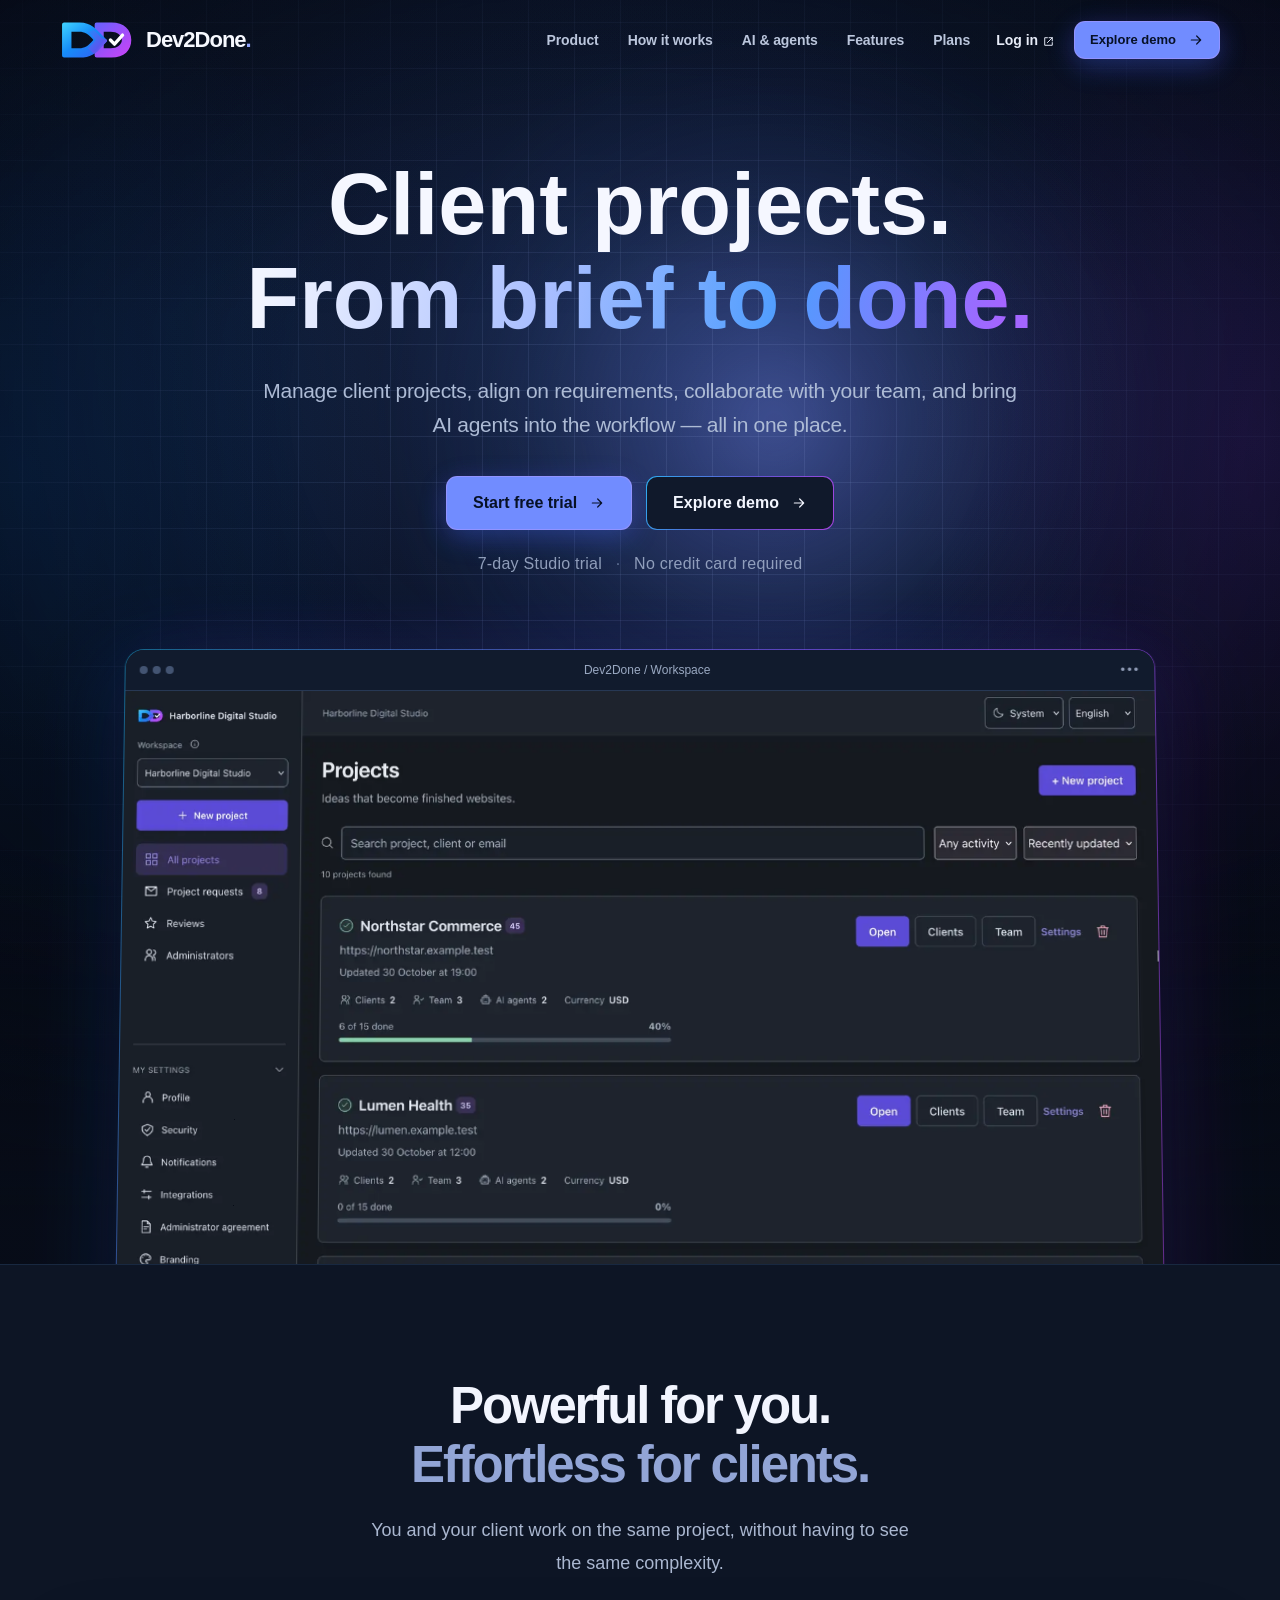
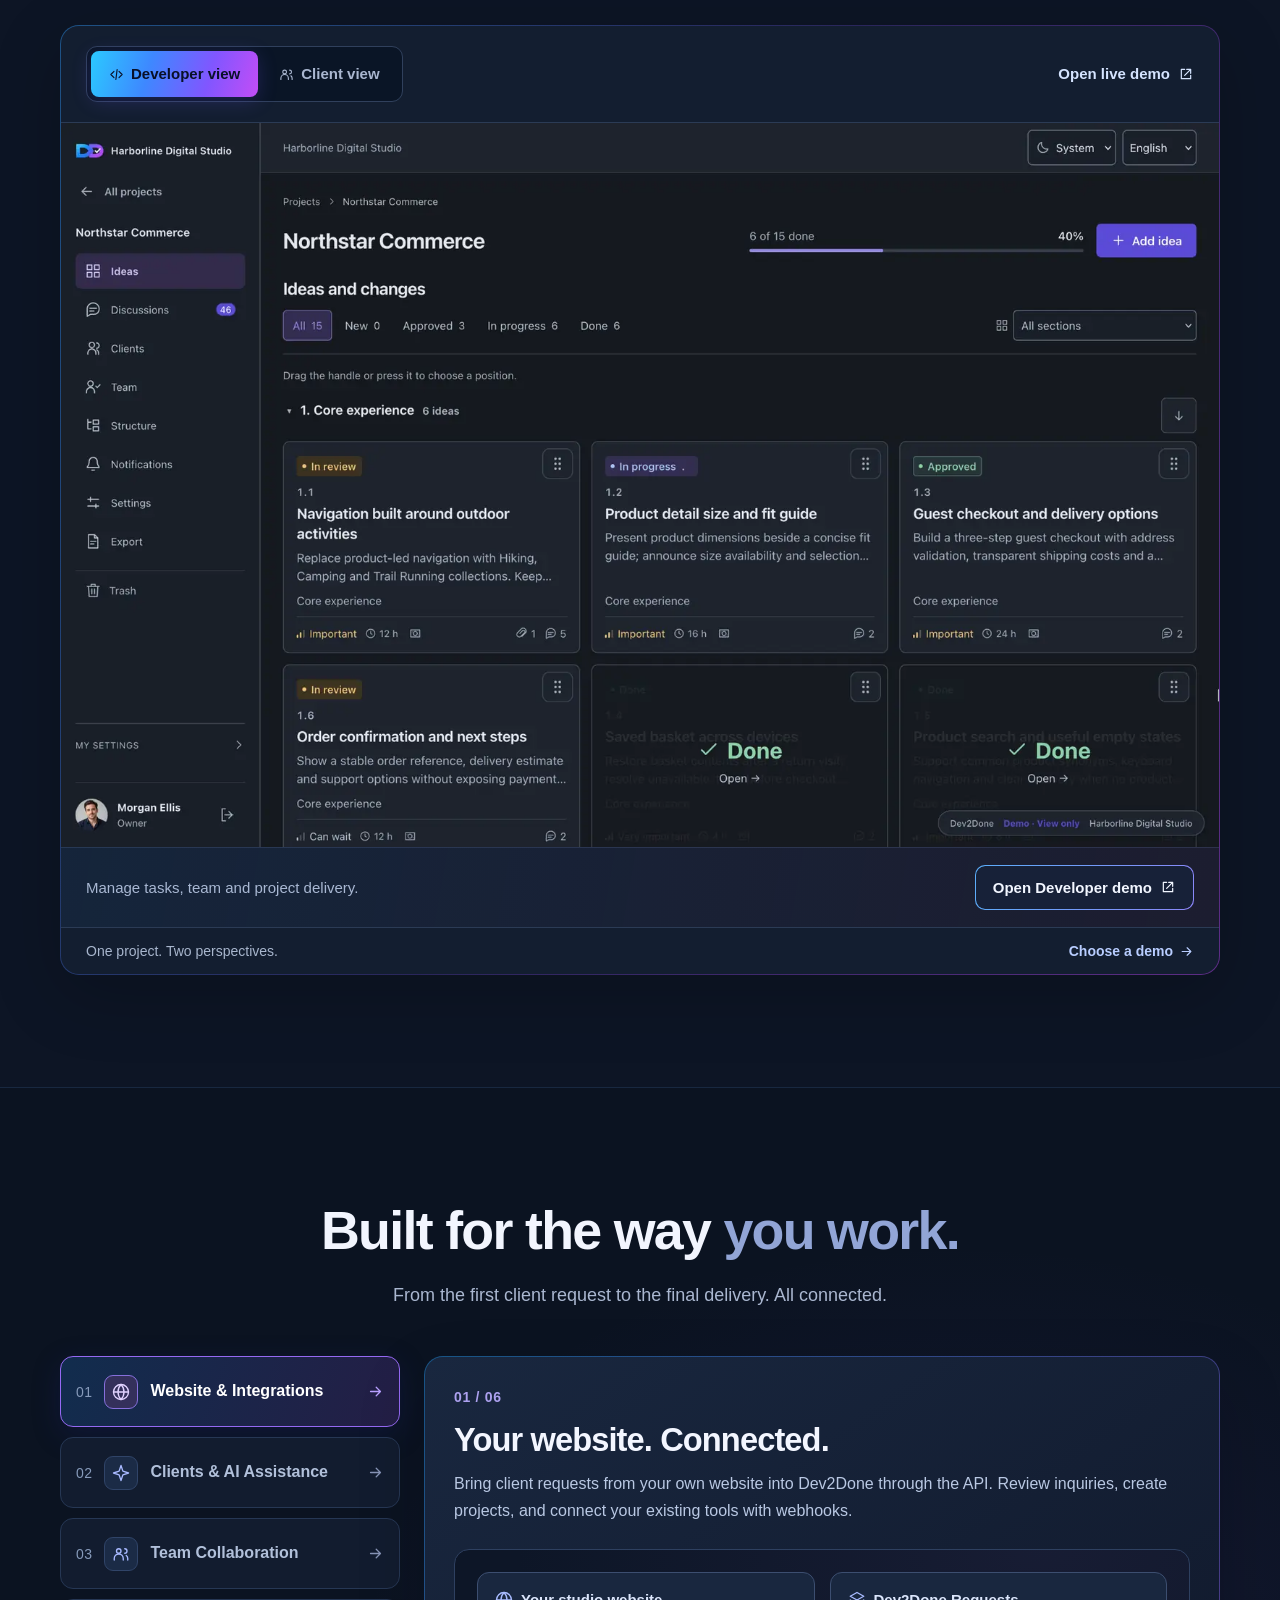
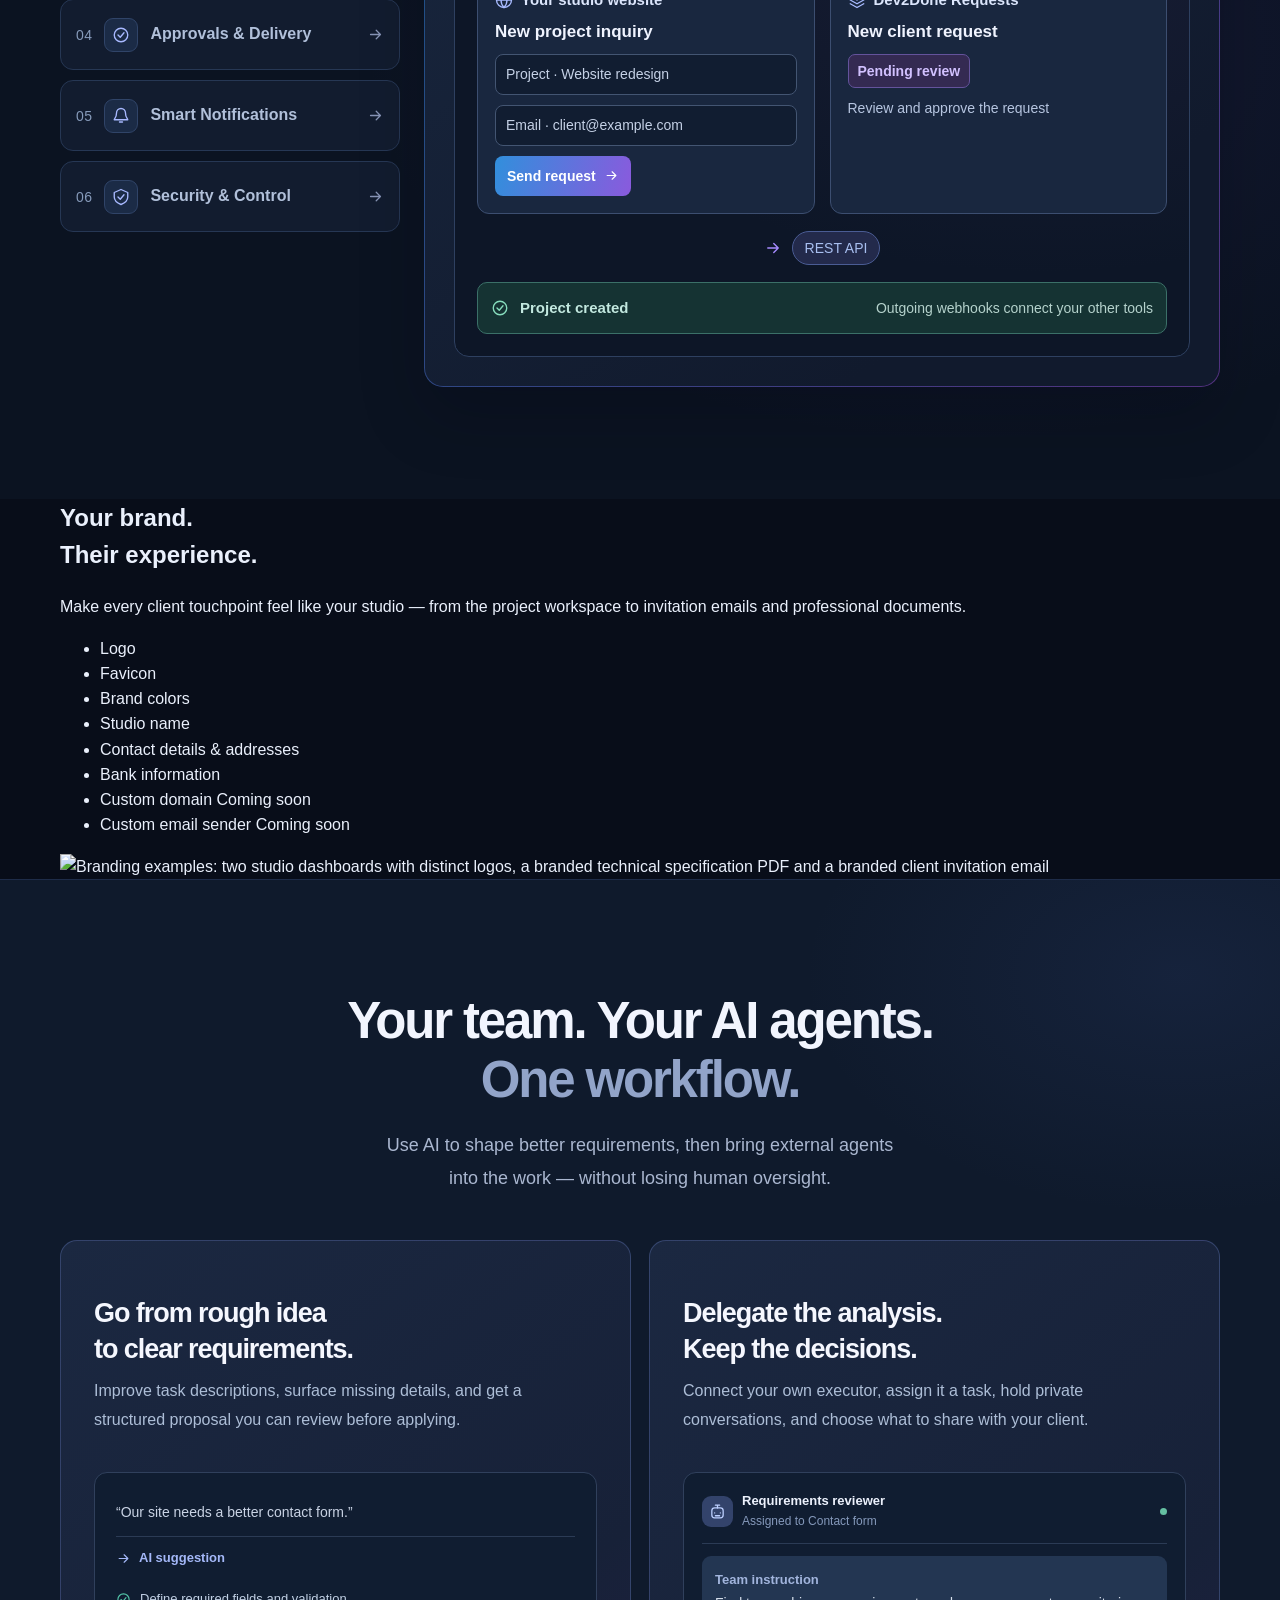
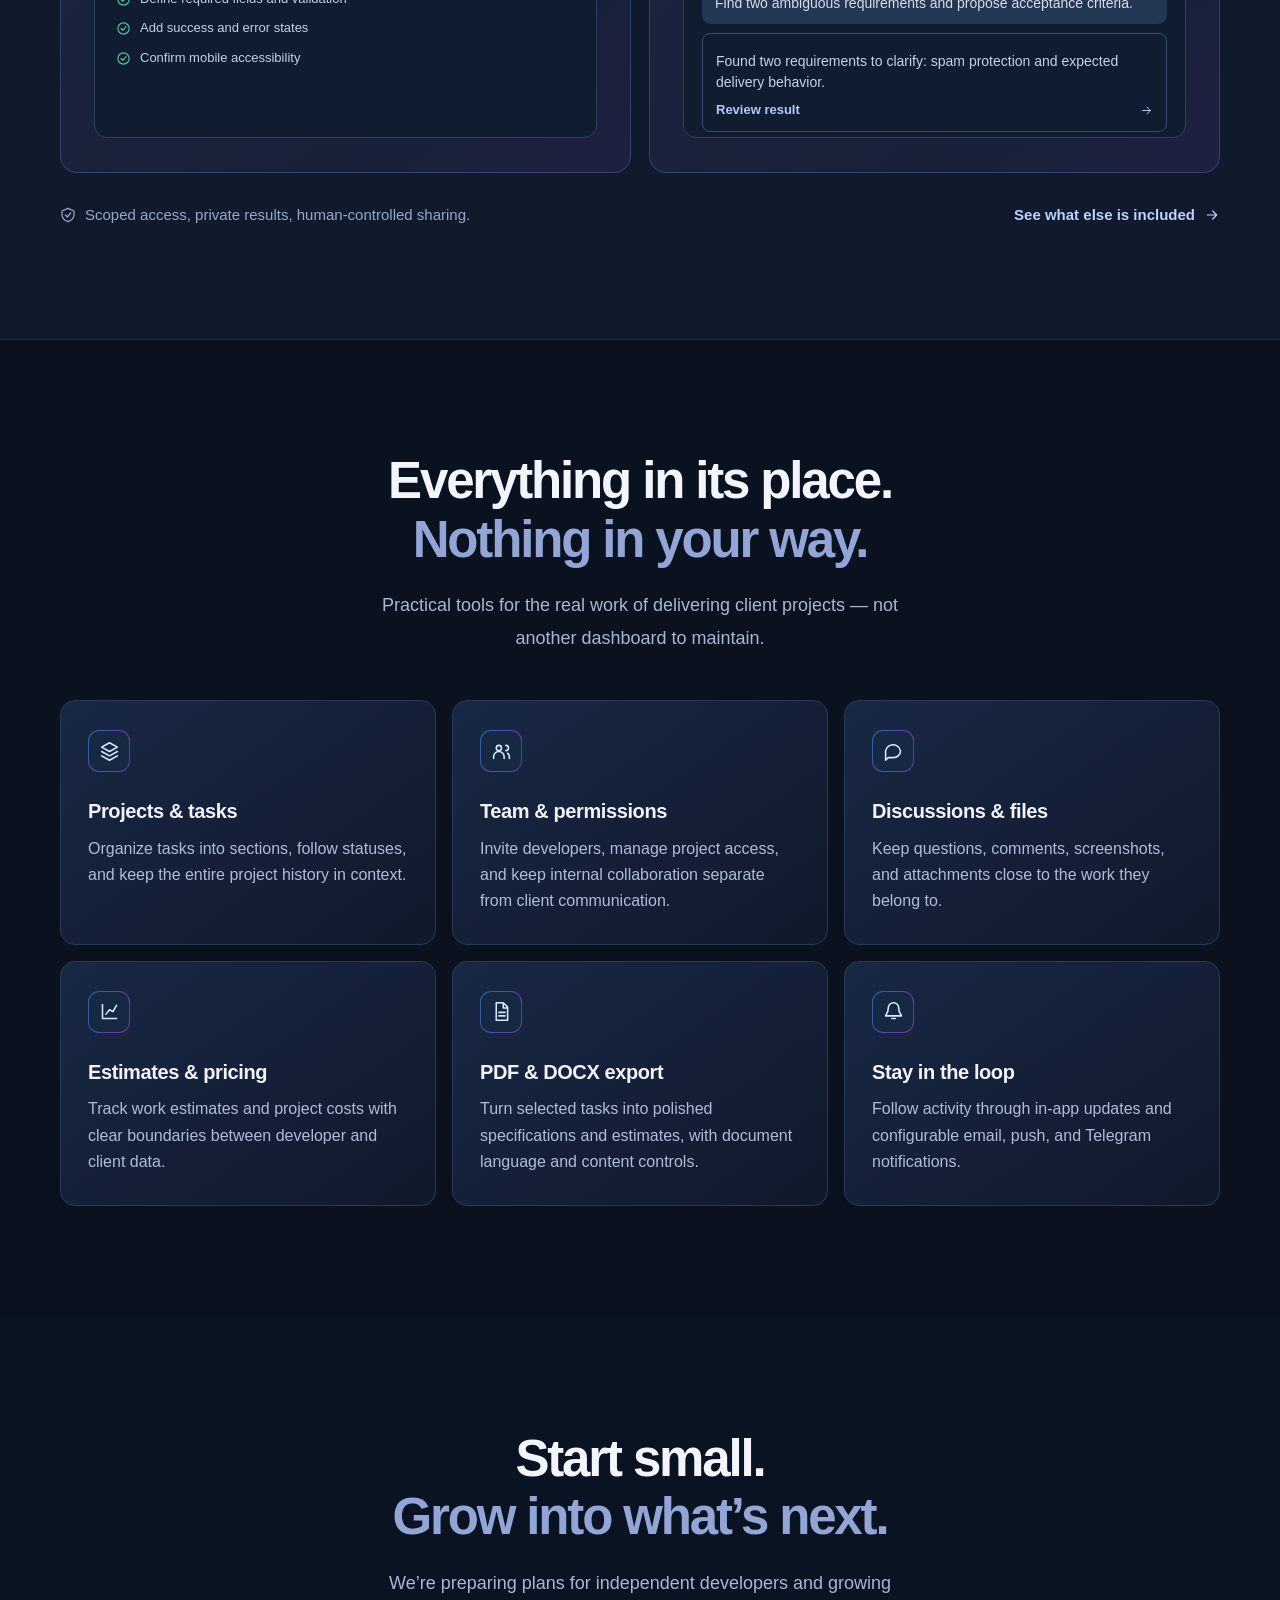
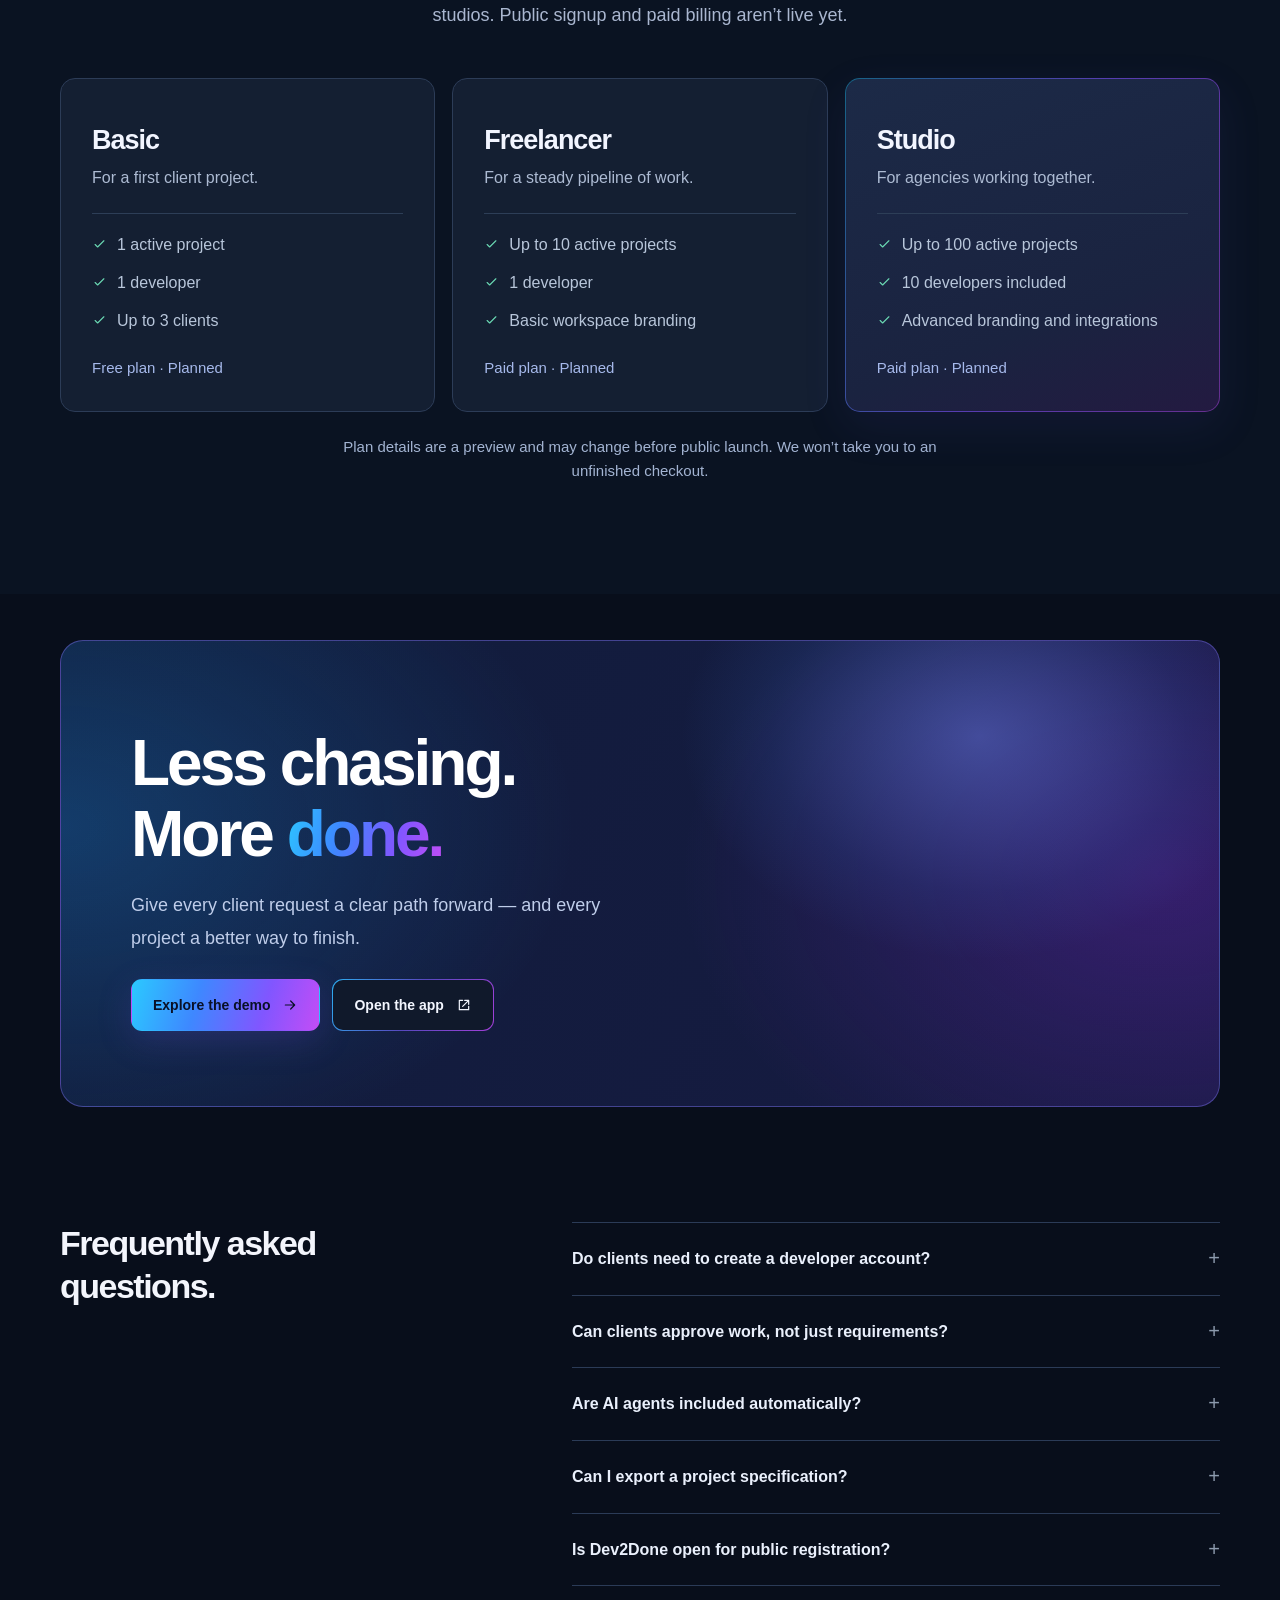
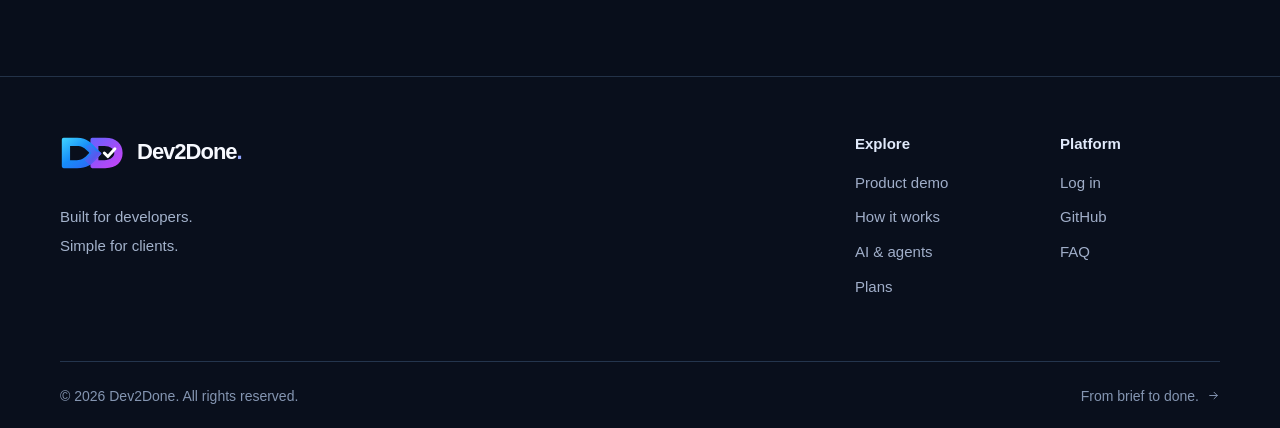
==== commit 81184d20: "Replace old branding section with full-width studio brand showcase" ====
--- a/index.html
+++ b/index.html
@@ -27,6 +27,7 @@
   <link rel="stylesheet" href="/assets/css/brand-gradient.css">
   <link rel="stylesheet" href="/assets/css/demo-screenshots.css">
   <link rel="stylesheet" href="/assets/css/capabilities.css?v=1">
+  <link rel="stylesheet" href="/assets/css/brand-story.css?v=1">
   <script src="/assets/js/site.js" defer></script>
   <script src="/assets/js/ambient-hero.js" defer></script>
 </head>
@@ -193,6 +194,30 @@
       </div>
     </section>
 
+    <section class="brand-story-section" id="branding" aria-labelledby="branding-title">
+      <div class="container">
+        <div class="brand-story-card">
+          <div class="brand-story-copy">
+            <h2 id="branding-title">Your brand.<br><span>Their experience.</span></h2>
+            <p>Make every client touchpoint feel like your studio — from the project workspace to invitation emails and professional documents.</p>
+            <ul class="brand-story-options" aria-label="Branding options">
+              <li>Logo</li>
+              <li>Favicon</li>
+              <li>Brand colors</li>
+              <li>Studio name</li>
+              <li>Contact details &amp; addresses</li>
+              <li>Bank information</li>
+              <li>Custom domain <span class="brand-story-soon">Coming soon</span></li>
+              <li>Custom email sender <span class="brand-story-soon">Coming soon</span></li>
+            </ul>
+          </div>
+          <div class="brand-story-art">
+            <img src="/assets/img/dev2done-branding-collage.webp" alt="Branding examples: two studio dashboards with distinct logos, a branded technical specification PDF and a branded client invitation email" width="1446" height="1087" loading="lazy" decoding="async">
+          </div>
+        </div>
+      </div>
+    </section>
+
     <section class="section ai-section" id="ai" aria-labelledby="ai-title"><div class="container"><div class="section-header center dark-header"><h2 id="ai-title">Your team. Your AI agents.<br><span>One workflow.</span></h2><p>Use AI to shape better requirements, then bring external agents into the work — without losing human oversight.</p></div>
       <div class="ai-grid"><article class="ai-card"><div class="ai-card-heading"><span class="ai-icon"><svg class="icon"><use href="#i-spark"/></svg></span><span>AI TASK ASSISTANT</span></div><h3>Go from rough idea<br>to clear requirements.</h3><p>Improve task descriptions, surface missing details, and get a structured proposal you can review before applying.</p><div class="ai-example"><div class="ai-example-label">ORIGINAL REQUEST</div><p>“Our site needs a better contact form.”</p><div class="ai-example-divider"><svg class="icon"><use href="#i-arrow"/></svg> AI suggestion</div><div class="ai-suggestion"><svg class="icon"><use href="#i-check-circle"/></svg><span>Define required fields and validation</span></div><div class="ai-suggestion"><svg class="icon"><use href="#i-check-circle"/></svg><span>Add success and error states</span></div><div class="ai-suggestion"><svg class="icon"><use href="#i-check-circle"/></svg><span>Confirm mobile accessibility</span></div></div><small class="ai-disclaimer">You review the suggestion. Changes are never silently applied.</small></article>
       <article class="ai-card"><div class="ai-card-heading"><span class="ai-icon"><svg class="icon"><use href="#i-bot"/></svg></span><span>EXTERNAL AI AGENTS</span></div><h3>Delegate the analysis.<br>Keep the decisions.</h3><p>Connect your own executor, assign it a task, hold private conversations, and choose what to share with your client.</p><div class="agent-example"><div class="agent-top"><span class="agent-avatar"><svg class="icon"><use href="#i-bot"/></svg></span><span><strong>Requirements reviewer</strong><small>Assigned to Contact form</small></span><span class="agent-dot"></span></div><div class="agent-message"><strong>Team instruction</strong><p>Find two ambiguous requirements and propose acceptance criteria.</p></div><div class="agent-result"><span class="agent-result-label"><svg class="icon"><use href="#i-lock"/></svg> PRIVATE AGENT RESULT</span><p>Found two requirements to clarify: spam protection and expected delivery behavior.</p><div><span>Review result</span><svg class="icon"><use href="#i-arrow"/></svg></div></div></div><small class="ai-disclaimer">External execution requires your configured agent/provider.</small></article></div>
@@ -208,7 +233,6 @@
       <article class="feature-card"><span class="feature-icon"><svg class="icon"><use href="#i-bell"/></svg></span><h3>Stay in the loop</h3><p>Follow activity through in-app updates and configurable email, push, and Telegram notifications.</p></article>
     </div></div></section>
 
-    <section class="section branding-section" id="branding" aria-labelledby="branding-title"><div class="container branding-grid"><div class="branding-copy"><h2 id="branding-title">Your studio.<br><span class="muted-heading">Your client experience.</span></h2><p>Give clients a focused place to follow their projects, while your team keeps control of delivery behind the scenes.</p><div class="branding-points"><span><svg class="icon"><use href="#i-check"/></svg> Workspace branding and client-facing documents</span><span><svg class="icon"><use href="#i-check"/></svg> Simple email-based client access</span><span><svg class="icon"><use href="#i-check"/></svg> Mobile-friendly and installable as a PWA</span><span><svg class="icon"><use href="#i-check"/></svg> English, Russian, Turkish, and Simplified Chinese</span></div><div class="language-tags"><span>EN</span><span>RU</span><span>TR</span><span>ZH-CN</span></div></div><div class="branding-showcase"><div class="brand-preview"><div class="brand-preview-top"><span class="preview-logo">a<span>.</span></span><span>Acme Studio</span><span class="preview-account">Client portal</span></div><div class="brand-preview-body"><span class="detail-eyebrow">YOUR PROJECT</span><h3>Website redesign</h3><p>Everything about your project, in one simple place.</p><div class="brand-progress-top"><span>Overall progress</span><strong>67%</strong></div><div class="brand-progress-track"><span></span></div><div class="brand-preview-task"><span class="brand-task-dot done"></span><span>Homepage design</span><span>Done</span></div><div class="brand-preview-task"><span class="brand-task-dot review"></span><span>Contact form</span><span>Review</span></div><div class="brand-preview-task"><span class="brand-task-dot work"></span><span>Mobile menu</span><span>In progress</span></div></div></div><div class="branding-caption"><svg class="icon"><use href="#i-globe"/></svg> A client-friendly workspace with your identity.</div></div></div></section>
 
     <section class="section pricing-section" id="pricing" aria-labelledby="pricing-title"><div class="container"><div class="section-header center"><h2 id="pricing-title">Start small.<br><span class="muted-heading">Grow into what’s next.</span></h2><p>We’re preparing plans for independent developers and growing studios. Public signup and paid billing aren’t live yet.</p></div><div class="pricing-grid"><article class="price-card"><h3>Basic</h3><p>For a first client project.</p><div class="price-divider"></div><ul><li><svg class="icon"><use href="#i-check"/></svg> 1 active project</li><li><svg class="icon"><use href="#i-check"/></svg> 1 developer</li><li><svg class="icon"><use href="#i-check"/></svg> Up to 3 clients</li></ul><span class="plan-coming">Free plan · Planned</span></article><article class="price-card"><h3>Freelancer</h3><p>For a steady pipeline of work.</p><div class="price-divider"></div><ul><li><svg class="icon"><use href="#i-check"/></svg> Up to 10 active projects</li><li><svg class="icon"><use href="#i-check"/></svg> 1 developer</li><li><svg class="icon"><use href="#i-check"/></svg> Basic workspace branding</li></ul><span class="plan-coming">Paid plan · Planned</span></article><article class="price-card featured-price"><h3>Studio</h3><p>For agencies working together.</p><div class="price-divider"></div><ul><li><svg class="icon"><use href="#i-check"/></svg> Up to 100 active projects</li><li><svg class="icon"><use href="#i-check"/></svg> 10 developers included</li><li><svg class="icon"><use href="#i-check"/></svg> Advanced branding and integrations</li></ul><span class="plan-coming">Paid plan · Planned</span></article></div><p class="pricing-disclaimer">Plan details are a preview and may change before public launch. We won’t take you to an unfinished checkout.</p></div></section>
 
--- a/assets/css/capabilities.css
+++ b/assets/css/capabilities.css
@@ -0,0 +1,142 @@
+/* Interactive capability showcase — static HTML/CSS infographics, dark Dev2Done palette. */
+.sc-section{background:radial-gradient(ellipse 65% 55% at 75% 55%,rgba(90,66,181,.12),transparent 72%),#0b1321;position:relative}
+.sc-section .sc-header{max-width:850px;margin-bottom:46px}
+.sc-section .sc-header h2{font-size:clamp(35px,4.2vw,54px);font-weight:700;letter-spacing:-1.7px}
+.sc-section .sc-header>p{max-width:730px;font-size:18px;line-height:1.55}
+.sc-layout{display:grid;grid-template-columns:minmax(275px,340px) minmax(0,1fr);align-items:stretch;gap:24px}
+.sc-tabs{min-width:0;display:flex;flex-direction:column;gap:10px}
+.sc-tab{display:flex;align-items:center;gap:12px;text-align:left;width:100%;min-height:71px;padding:14px 15px;background:#121c2f;color:#b1c0da;border:1px solid #263754;border-radius:13px;transition:background .18s,border-color .18s,box-shadow .18s}
+.sc-tab:hover{background:#1b2b46;border-color:#55668b}
+.sc-tab.is-active{color:#fff;border-color:#9569f3;background:linear-gradient(110deg,rgba(40,135,235,.22),rgba(142,77,227,.19));box-shadow:0 8px 28px #1a217345}
+.sc-num{font-size:14px;color:#879bbb;letter-spacing:.03em}
+.sc-tab-icon{display:grid;place-items:center;width:34px;height:34px;flex-shrink:0;border-radius:9px;background:#1b2b46;border:1px solid #304468;color:#a8b9ff}
+.sc-tab-icon .icon{width:18px;height:18px}
+.sc-tab.is-active .sc-tab-icon{color:#e1d3ff;border-color:#866fdb;background:#34305b}
+.sc-tab-text{font-size:16px;font-weight:610;line-height:1.3;flex:1;min-width:0}
+.sc-tab>.icon{width:17px;height:17px;color:#8794b6}
+.sc-tab.is-active>.icon{color:#b8a0ff}
+.sc-stage{min-width:0;display:flex}
+.sc-panel{display:flex;flex-direction:column;width:100%;min-width:0;min-height:565px;padding:29px;gap:25px;border:1px solid transparent;border-radius:19px;background:linear-gradient(145deg,#19273f,#111a2d 78%) padding-box,linear-gradient(128deg,rgba(40,163,255,.46),rgba(169,86,241,.45)) border-box;box-shadow:0 28px 65px #03071435}
+.sc-panel[hidden]{display:none!important}
+.sc-step{display:block;font-size:14px;letter-spacing:.05em;font-weight:600;color:#ada1ef;margin-bottom:12px}
+.sc-panel h3{font-size:clamp(26px,2.55vw,35px);font-weight:710;line-height:1.2;letter-spacing:-.9px;color:#f3f6ff;margin:0 0 12px}
+.sc-panel-head p{font-size:16px;line-height:1.64;color:#b9c8e3;margin:0}
+.sc-visual{flex:1;display:flex;flex-direction:column;justify-content:center;gap:17px;min-width:0;min-height:285px;background:radial-gradient(ellipse 90% 100% at 80% 0%,#46396d2e,transparent 80%),#0d1627;border:1px solid #2e4060;border-radius:15px;padding:22px}
+.sc-visual .icon{color:#a8bbff}
+.sc-box{background:#19273f;border:1px solid #3c4e70;border-radius:12px;padding:17px;min-width:0;display:flex;flex-direction:column;gap:10px}
+.sc-box-title{display:flex;align-items:center;gap:8px;font-size:15px;font-weight:650;line-height:1.35;color:#dce6fc}
+.sc-box-title .icon{width:18px;height:18px}
+.sc-box>strong{font-size:17px;font-weight:650;line-height:1.4;color:#f0f4ff}
+.sc-box p{font-size:15px;line-height:1.5;color:#b5c6df;margin:0}
+.sc-two-col{display:grid;grid-template-columns:minmax(0,1fr) minmax(0,1fr);gap:15px;align-items:stretch}
+.sc-input{display:block;border:1px solid #435572;border-radius:8px;background:#111d31;color:#c5d1e6;padding:10px;font-size:14px;line-height:1.35}
+.sc-primary-stub{display:inline-flex;align-items:center;gap:8px;justify-content:center;align-self:start;border-radius:8px;background:linear-gradient(105deg,#318fdc,#8a5add);color:#fff;font-size:14px;font-weight:650;padding:9px 12px}
+.sc-primary-stub .icon{width:15px;height:15px;color:#fff}
+.sc-status{display:inline-flex;align-self:start;border:1px solid;border-radius:7px;padding:5px 9px;font-size:14px;font-weight:600}
+.sc-status.purple{color:#d2c1ff;background:#342a52;border-color:#64539c}
+.sc-status.cyan{color:#b4eaff;background:#16405a;border-color:#397b98}
+.sc-detail{font-size:14px;line-height:1.5;color:#b6c5e0}
+.sc-connector{display:flex;align-items:center;justify-content:center;gap:10px;color:#a8bff0;font-size:14px}
+.sc-connector .icon{color:#a78bff}
+.sc-connector span{padding:5px 12px;background:#232a4b;border:1px solid #4a5c94;border-radius:999px}
+.sc-completion{display:flex;align-items:center;gap:11px;flex-wrap:wrap;background:#153333;border:1px solid #3b7068;color:#c2e8df;border-radius:10px;padding:13px;font-size:14px}
+.sc-completion .icon{color:#87ddbd}
+.sc-completion strong{font-size:15px}
+.sc-completion span{margin-left:auto;color:#b5d2cc}
+.sc-banner{display:flex;align-items:center;gap:10px;flex-wrap:wrap;background:#1c2c49;border:1px solid #475887;border-radius:10px;padding:14px;font-size:15px}
+.sc-banner strong{color:#f3f5ff}.sc-banner span{color:#b9c9e3;flex:1}.sc-banner>.icon:last-child{color:#80d9b5}
+.sc-ai-highlight{border-color:#6c56a0;background:linear-gradient(145deg,#2c244a,#1c2945)}
+.sc-ai-highlight .sc-box-title .icon{color:#c6a2ff}
+.sc-tick{display:flex;align-items:center;gap:8px;font-size:14px;line-height:1.4;color:#d5e1f4}
+.sc-tick .icon{width:15px;height:15px;color:#91dbb8}
+.sc-member{display:flex;align-items:center;gap:8px;padding-top:12px;border-top:1px solid #344561}
+.sc-member>span{display:flex;flex:1;min-width:0;flex-direction:column;gap:3px}
+.sc-member strong{font-size:14px;white-space:nowrap;overflow:hidden;text-overflow:ellipsis}
+.sc-member small{font-size:13px;color:#aebdd8}
+.sc-member>.icon{color:#87daba}
+.sc-avatar{width:34px;height:34px;border-radius:50%;flex-shrink:0;display:grid;place-items:center;font-size:12px;color:#fff}
+.sc-avatar.blue{background:#3565b6}.sc-avatar.violet{background:#6d51bc}.sc-avatar.teal{background:#227980}
+.sc-column{display:flex;flex-direction:column;gap:13px}
+.sc-private{display:flex;align-items:flex-start;gap:10px;padding:15px;border:1px solid #524584;background:#282341;border-radius:11px}
+.sc-private>.icon{color:#bea4ff}
+.sc-private span{display:flex;flex-direction:column;gap:7px;min-width:0}
+.sc-private strong{font-size:14px;color:#f1eaff}
+.sc-private small{font-size:14px;line-height:1.5;color:#c2c6e6}
+.sc-milestones{display:flex;gap:8px;align-items:center}
+.sc-milestones>div{min-width:0;flex:1;display:flex;align-items:center;flex-direction:column;text-align:center;gap:7px;border:1px solid #435676;background:#1a2943;border-radius:11px;padding:13px 8px}
+.sc-milestones>div>.icon{color:#86dcbd;width:24px;height:24px}
+.sc-milestones>div:nth-of-type(2)>.icon{color:#b4a3ff}
+.sc-milestones strong{color:#eff4ff;font-size:14px;line-height:1.3}
+.sc-milestones span{color:#b1c1dc;font-size:13px;line-height:1.4}
+.sc-milestones>i{font-style:normal;flex:0 0 auto}
+.sc-milestones>i>.icon{width:14px;height:14px;color:#a89bf0}
+.sc-doc{display:flex;align-items:center;gap:16px;border:1px solid #405379;background:#1b2943;border-radius:11px;padding:15px}
+.sc-page{height:108px;width:86px;flex-shrink:0;background:#eef1f8;border-radius:4px;display:flex;flex-direction:column;gap:8px;padding:13px;box-shadow:0 9px 20px #0004}
+.sc-page>b{height:7px;width:46%;background:linear-gradient(90deg,#389ef0,#8f57e4);border-radius:2px;margin-bottom:5px}
+.sc-page>i{height:5px;background:#bac6db;border-radius:3px}.sc-page>i:nth-of-type(2){width:85%}.sc-page>i:nth-of-type(3){width:66%}.sc-page>i:nth-of-type(4){background:#545cc9;margin-top:auto;height:11px}
+.sc-doc-content{display:flex;flex:1;align-items:flex-start;gap:10px;min-width:0;flex-wrap:wrap}
+.sc-doc-content>.icon{color:#baa5ff}
+.sc-doc-content>span{display:flex;flex:1;flex-direction:column;gap:5px;min-width:0}
+.sc-doc-content strong{font-size:16px;color:#f1f5ff}.sc-doc-content small{font-size:14px;color:#b1c2df;line-height:1.4}
+.sc-formats{display:flex;gap:6px;align-self:center}
+.sc-formats b{font-size:13px;padding:6px 8px;color:#d5d4fb;border:1px solid #666ba1;border-radius:5px}
+.sc-event{display:flex;align-items:center;gap:12px;background:#16352f;border:1px solid #467d6e;border-radius:12px;padding:15px;width:min(100%,480px);margin:0 auto}
+.sc-event>.icon{color:#85dfba;width:25px;height:25px}
+.sc-event span{display:flex;flex-direction:column;gap:5px}
+.sc-event strong{font-size:16px;color:#e6fff3}.sc-event small{font-size:14px;color:#b5d9cb}
+.sc-branch{height:43px;width:75%;margin:0 auto -10px;position:relative;border-top:1px solid #5e70a6;border-left:1px solid #5e70a6;border-right:1px solid #5e70a6}
+.sc-branch:before{content:"";width:1px;height:16px;position:absolute;background:#5e70a6;bottom:100%;left:50%}
+.sc-channel-grid{display:grid;grid-template-columns:repeat(4,minmax(0,1fr));gap:9px}
+.sc-channel-grid>div{min-width:0;display:flex;flex-direction:column;gap:9px;align-items:center;text-align:center;border:1px solid #4b5486;border-radius:10px;background:#202a49;padding:17px 5px}
+.sc-channel-grid .icon{width:24px;height:24px;color:#c0a6ff}
+.sc-channel-grid strong{font-size:15px;color:#eeeaff}.sc-channel-grid small{font-size:13px;color:#b4c1e0}
+.sc-note{text-align:center;margin:3px 0 0;font-size:14px;color:#acc1df;line-height:1.45}
+.sc-sec-line{display:flex;align-items:center;gap:9px;border-top:1px solid #344562;padding-top:13px}
+.sc-sec-line>.icon{width:19px;height:19px;color:#b1a0ff}
+.sc-sec-line>span{flex:1;min-width:0;display:flex;flex-direction:column;gap:3px}
+.sc-sec-line strong{font-size:14px;color:#eaf1ff;line-height:1.35}.sc-sec-line small{font-size:13px;color:#aebed9}
+.sc-sec-line>.icon:last-child{color:#7fd8b7}
+.sc-sec-foot{display:flex;align-items:center;gap:9px;border-top:1px solid #344562;padding-top:13px;margin-top:auto;font-size:14px;line-height:1.5;color:#b9cbe5}
+.sc-permission{display:grid;grid-template-columns:85px minmax(0,1fr) 18px;align-items:center;gap:7px;border-top:1px solid #344562;padding-top:13px;font-size:14px;color:#b5c7e1}
+.sc-permission strong{color:#ecf3ff}.sc-permission .icon{color:#91dcbf}
+@media(max-width:1040px){
+.sc-layout{grid-template-columns:minmax(235px,280px) minmax(0,1fr);gap:15px}
+.sc-tab{gap:9px;padding:12px 10px}
+.sc-tab-text{font-size:15px}
+.sc-panel{padding:22px 17px;min-height:540px}
+.sc-visual{padding:15px}
+}
+@media(max-width:850px){
+.sc-layout{display:block}
+.sc-tabs{flex-direction:row;overflow-x:auto;scroll-snap-type:x mandatory;gap:10px;padding:2px 2px 14px;margin-bottom:12px;scrollbar-color:#566b9f transparent}
+.sc-tab{flex:0 0 211px;min-width:211px;scroll-snap-align:start}
+.sc-tab>.icon{display:none}
+.sc-panel{min-height:520px}
+}
+@media(max-width:600px){
+.sc-section .sc-header{margin-bottom:31px}
+.sc-section .sc-header h2{font-size:clamp(32px,8vw,44px)}
+.sc-section .sc-header>p{font-size:16px}
+.sc-tab{flex-basis:195px;min-width:195px}
+.sc-panel{min-height:0;gap:18px;padding:19px 15px}
+.sc-panel h3{font-size:27px}
+.sc-panel-head p{font-size:15px}
+.sc-visual{padding:13px;min-height:315px}
+.sc-two-col{grid-template-columns:1fr;gap:12px}
+.sc-completion span{margin-left:0}
+.sc-milestones{gap:4px}
+.sc-milestones>div{padding:11px 3px}
+.sc-milestones strong{font-size:12px}
+.sc-milestones span{font-size:12px}
+.sc-milestones>i>.icon{width:11px;height:11px}
+.sc-channel-grid{grid-template-columns:repeat(2,minmax(0,1fr))}
+.sc-branch{height:27px}
+.sc-doc{gap:11px;padding:12px}
+.sc-doc-content{gap:6px}.sc-doc-content>span{flex-basis:calc(100% - 33px)}
+.sc-formats{align-self:start}
+}
+@media(max-width:370px){
+.sc-page{width:63px;height:98px;padding:10px}
+.sc-formats b{font-size:12px}
+}
+@media(prefers-reduced-motion:reduce){.sc-tab{transition:none}}
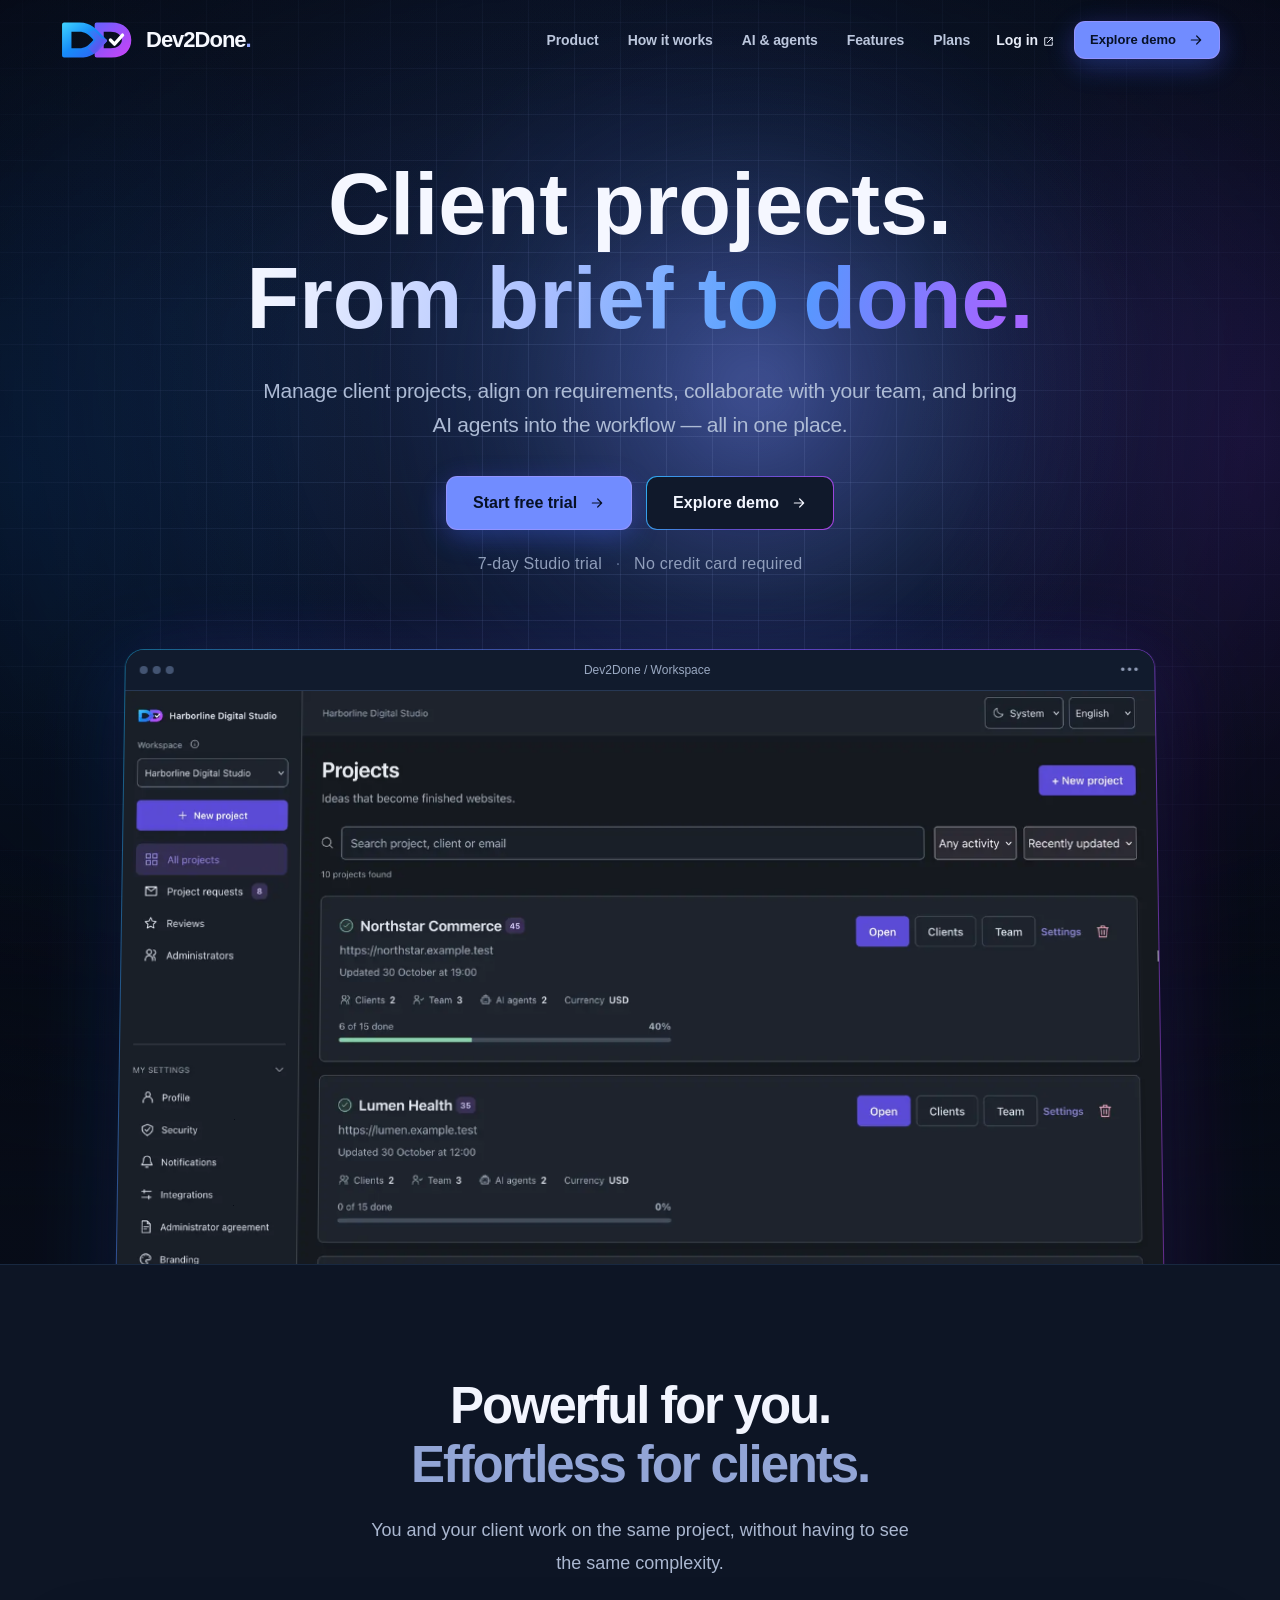
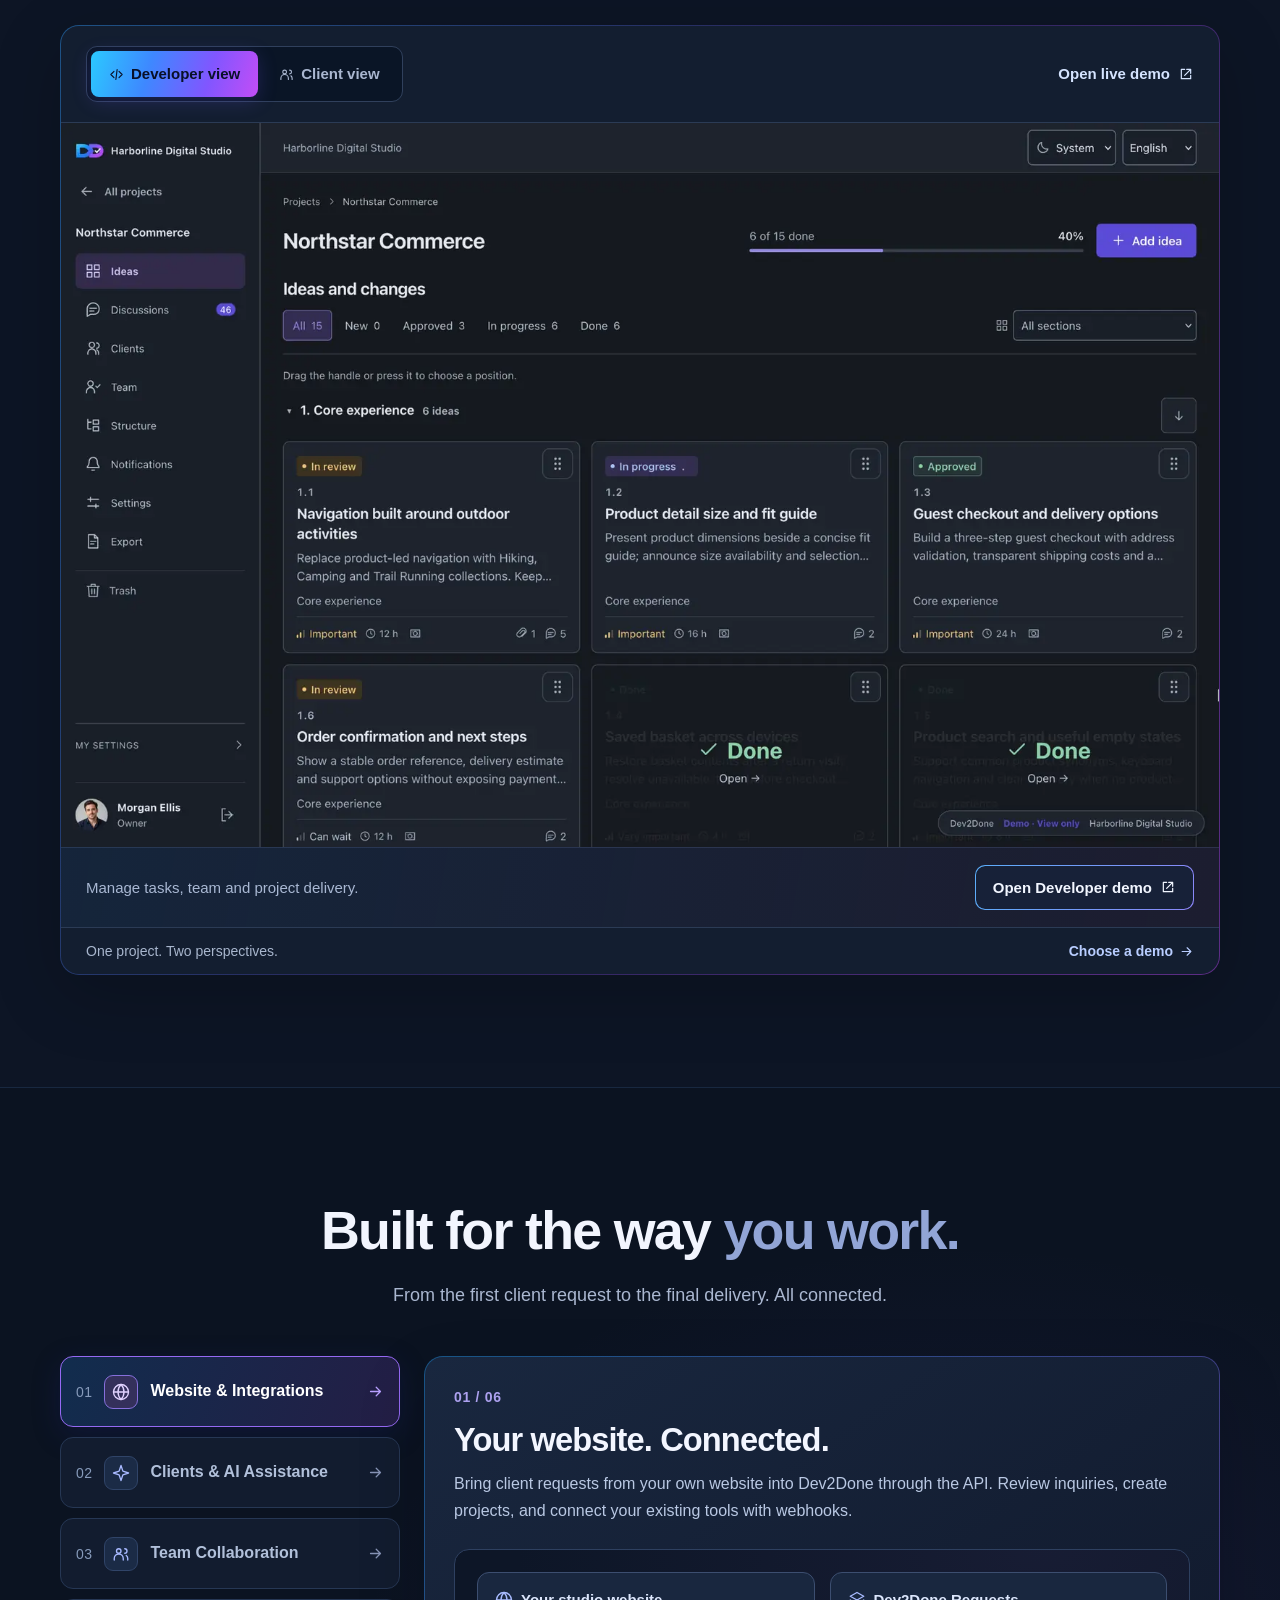
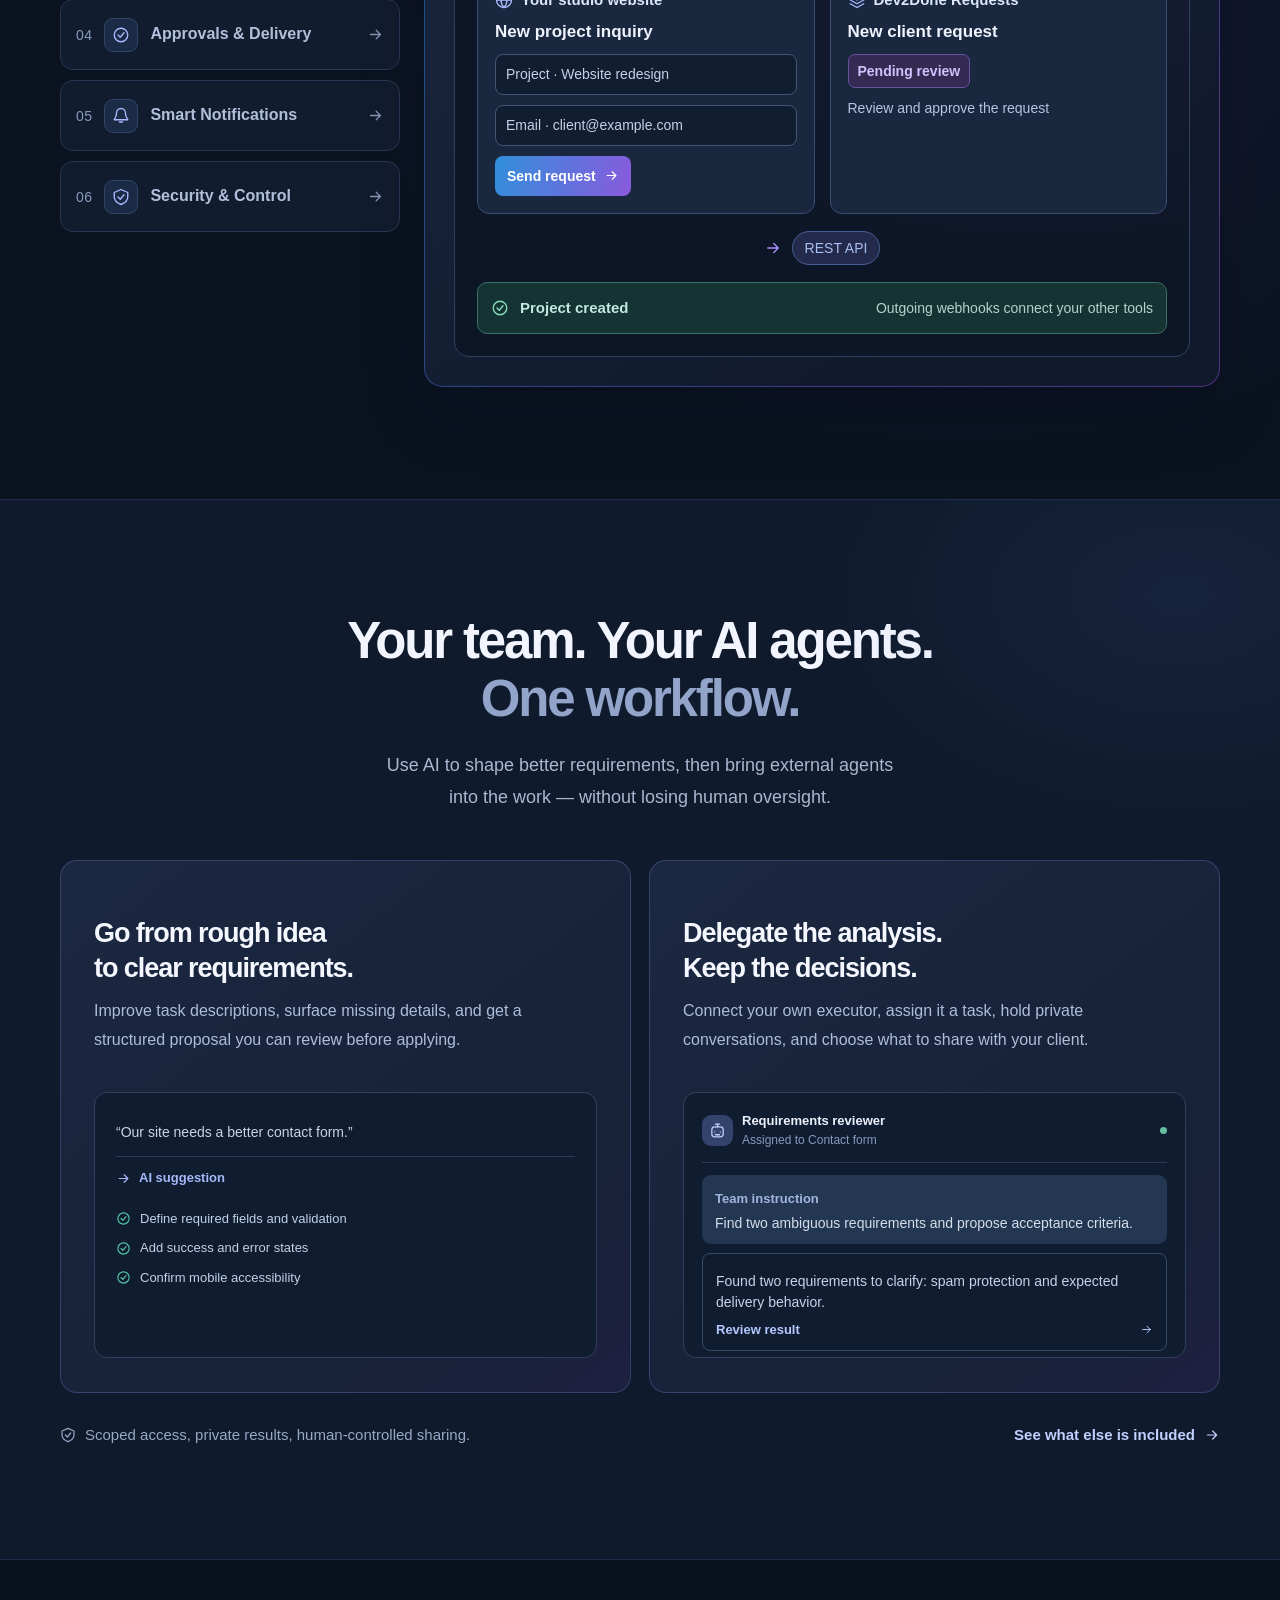
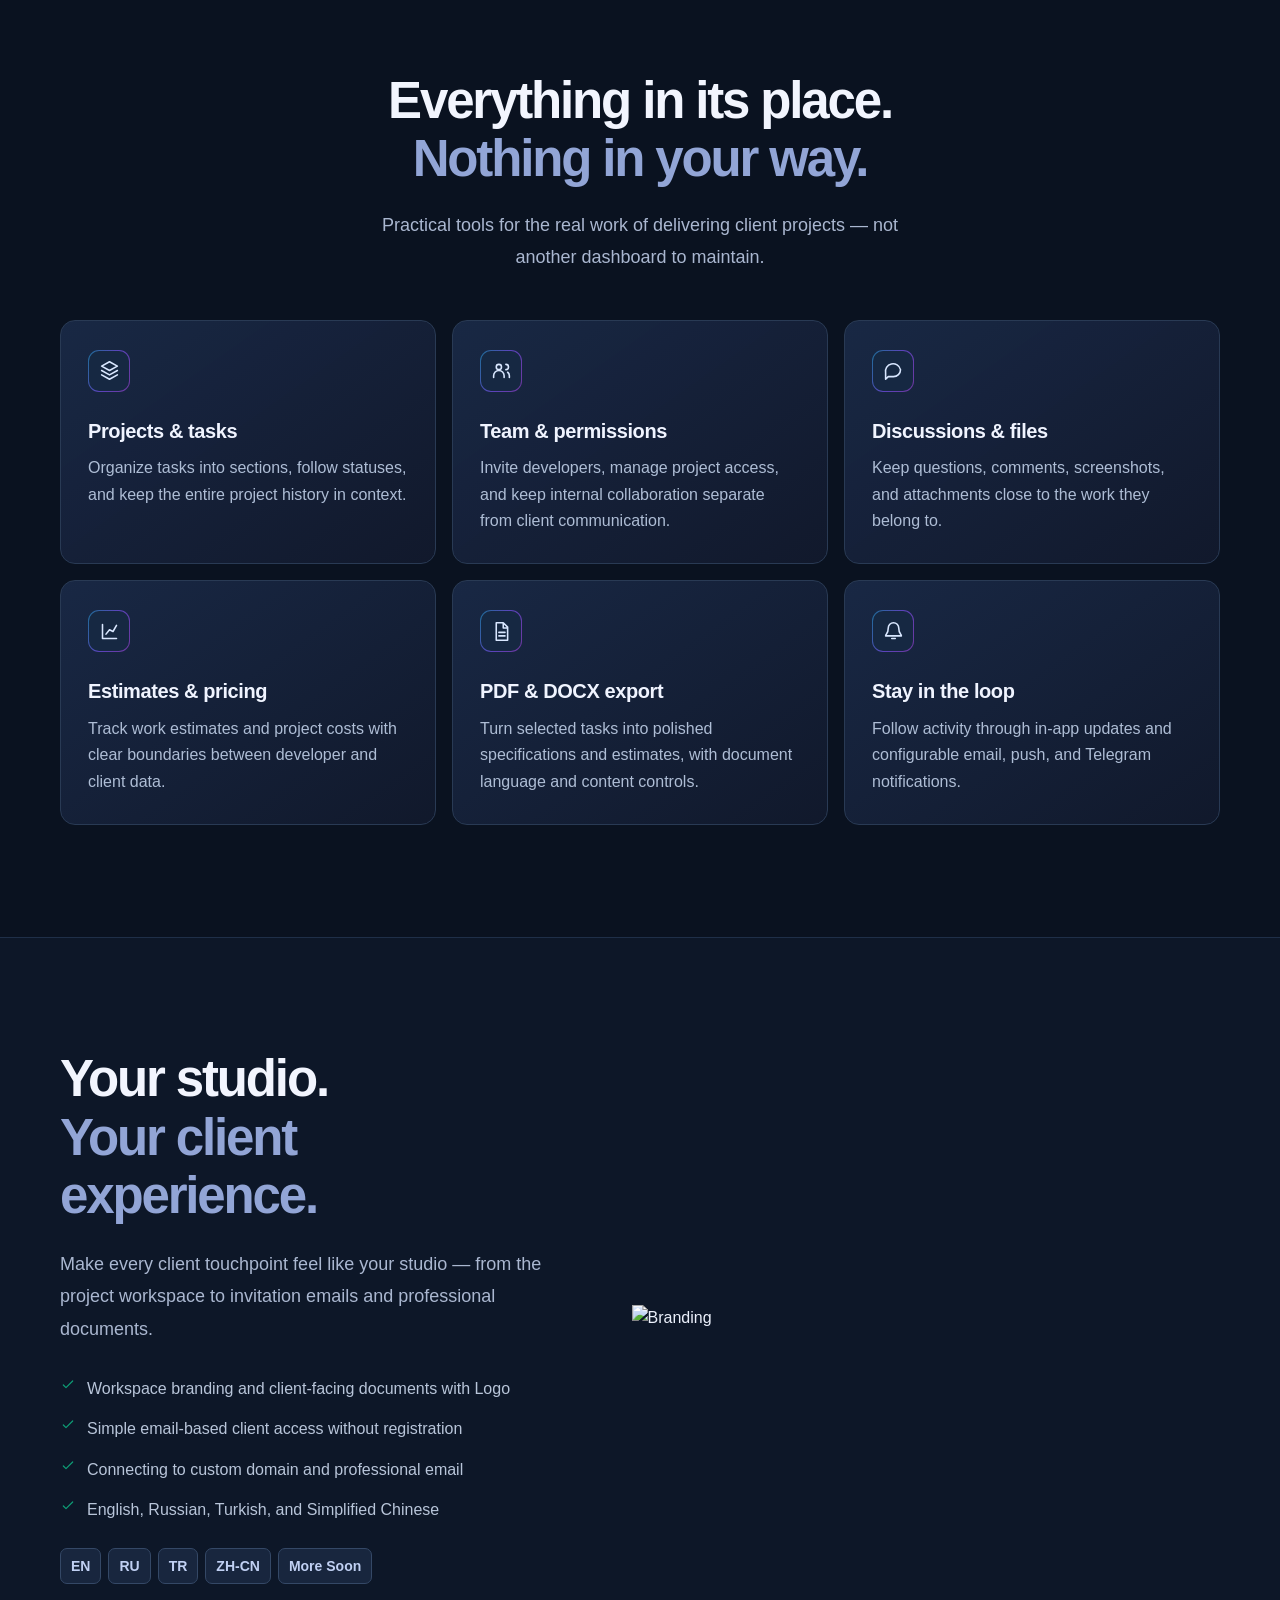
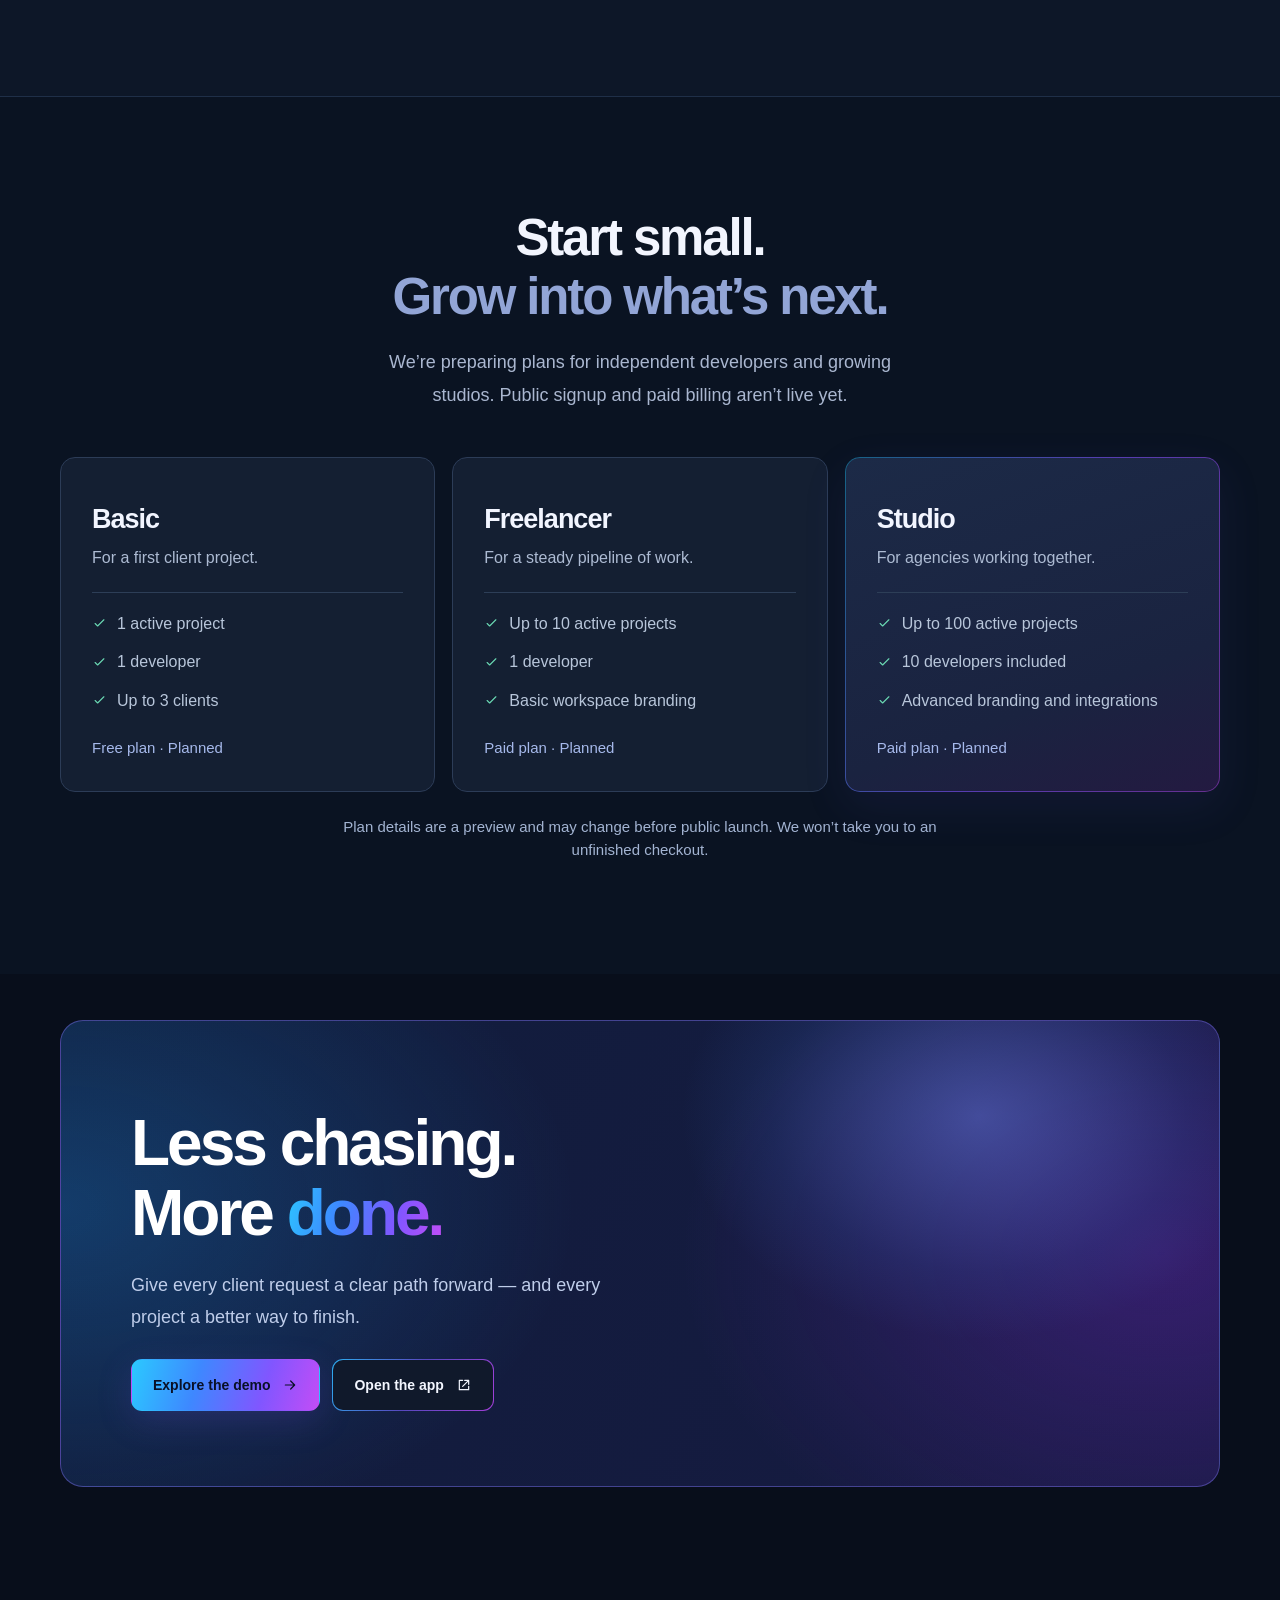
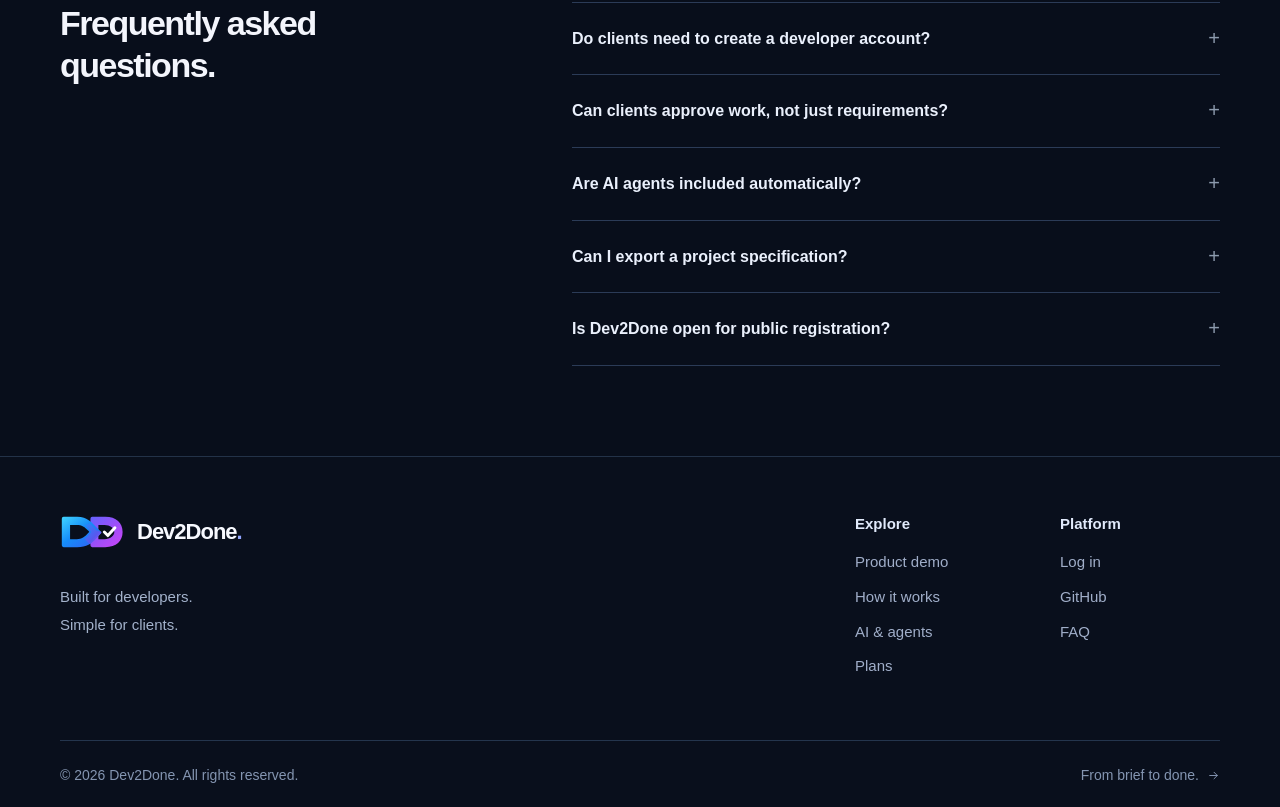
==== commit 46459fd3: "Revise branding section for enhanced clarity Updated branding section with new features and improved" ====
--- a/index.html
+++ b/index.html
@@ -27,7 +27,6 @@
   <link rel="stylesheet" href="/assets/css/brand-gradient.css">
   <link rel="stylesheet" href="/assets/css/demo-screenshots.css">
   <link rel="stylesheet" href="/assets/css/capabilities.css?v=1">
-  <link rel="stylesheet" href="/assets/css/brand-story.css?v=1">
   <script src="/assets/js/site.js" defer></script>
   <script src="/assets/js/ambient-hero.js" defer></script>
 </head>
@@ -194,30 +193,6 @@
       </div>
     </section>
 
-    <section class="brand-story-section" id="branding" aria-labelledby="branding-title">
-      <div class="container">
-        <div class="brand-story-card">
-          <div class="brand-story-copy">
-            <h2 id="branding-title">Your brand.<br><span>Their experience.</span></h2>
-            <p>Make every client touchpoint feel like your studio — from the project workspace to invitation emails and professional documents.</p>
-            <ul class="brand-story-options" aria-label="Branding options">
-              <li>Logo</li>
-              <li>Favicon</li>
-              <li>Brand colors</li>
-              <li>Studio name</li>
-              <li>Contact details &amp; addresses</li>
-              <li>Bank information</li>
-              <li>Custom domain <span class="brand-story-soon">Coming soon</span></li>
-              <li>Custom email sender <span class="brand-story-soon">Coming soon</span></li>
-            </ul>
-          </div>
-          <div class="brand-story-art">
-            <img src="/assets/img/dev2done-branding-collage.webp" alt="Branding examples: two studio dashboards with distinct logos, a branded technical specification PDF and a branded client invitation email" width="1446" height="1087" loading="lazy" decoding="async">
-          </div>
-        </div>
-      </div>
-    </section>
-
     <section class="section ai-section" id="ai" aria-labelledby="ai-title"><div class="container"><div class="section-header center dark-header"><h2 id="ai-title">Your team. Your AI agents.<br><span>One workflow.</span></h2><p>Use AI to shape better requirements, then bring external agents into the work — without losing human oversight.</p></div>
       <div class="ai-grid"><article class="ai-card"><div class="ai-card-heading"><span class="ai-icon"><svg class="icon"><use href="#i-spark"/></svg></span><span>AI TASK ASSISTANT</span></div><h3>Go from rough idea<br>to clear requirements.</h3><p>Improve task descriptions, surface missing details, and get a structured proposal you can review before applying.</p><div class="ai-example"><div class="ai-example-label">ORIGINAL REQUEST</div><p>“Our site needs a better contact form.”</p><div class="ai-example-divider"><svg class="icon"><use href="#i-arrow"/></svg> AI suggestion</div><div class="ai-suggestion"><svg class="icon"><use href="#i-check-circle"/></svg><span>Define required fields and validation</span></div><div class="ai-suggestion"><svg class="icon"><use href="#i-check-circle"/></svg><span>Add success and error states</span></div><div class="ai-suggestion"><svg class="icon"><use href="#i-check-circle"/></svg><span>Confirm mobile accessibility</span></div></div><small class="ai-disclaimer">You review the suggestion. Changes are never silently applied.</small></article>
       <article class="ai-card"><div class="ai-card-heading"><span class="ai-icon"><svg class="icon"><use href="#i-bot"/></svg></span><span>EXTERNAL AI AGENTS</span></div><h3>Delegate the analysis.<br>Keep the decisions.</h3><p>Connect your own executor, assign it a task, hold private conversations, and choose what to share with your client.</p><div class="agent-example"><div class="agent-top"><span class="agent-avatar"><svg class="icon"><use href="#i-bot"/></svg></span><span><strong>Requirements reviewer</strong><small>Assigned to Contact form</small></span><span class="agent-dot"></span></div><div class="agent-message"><strong>Team instruction</strong><p>Find two ambiguous requirements and propose acceptance criteria.</p></div><div class="agent-result"><span class="agent-result-label"><svg class="icon"><use href="#i-lock"/></svg> PRIVATE AGENT RESULT</span><p>Found two requirements to clarify: spam protection and expected delivery behavior.</p><div><span>Review result</span><svg class="icon"><use href="#i-arrow"/></svg></div></div></div><small class="ai-disclaimer">External execution requires your configured agent/provider.</small></article></div>
@@ -233,6 +208,15 @@
       <article class="feature-card"><span class="feature-icon"><svg class="icon"><use href="#i-bell"/></svg></span><h3>Stay in the loop</h3><p>Follow activity through in-app updates and configurable email, push, and Telegram notifications.</p></article>
     </div></div></section>
 
+    <section class="section branding-section" id="branding" aria-labelledby="branding-title">
+        <div class="container branding-grid">
+            <div class="branding-copy"><h2 id="branding-title">Your studio.<br><span class="muted-heading">Your client experience.</span></h2><p>Make every client touchpoint feel like your studio — from the project workspace to invitation emails and professional documents.</p><div class="branding-points"><span><svg class="icon"><use href="#i-check"/></svg> Workspace branding and client-facing documents with Logo</span><span><svg class="icon"><use href="#i-check"/></svg> Simple email-based client access without registration</span><span><svg class="icon"><use href="#i-check"/></svg> Connecting to custom domain and professional email</span><span><svg class="icon"><use href="#i-check"/></svg> English, Russian, Turkish, and Simplified Chinese</span></div><div class="language-tags"><span>EN</span><span>RU</span><span>TR</span><span>ZH-CN</span><span>More Soon</span></div>
+            </div>
+        <div class="branding-showcase">
+            <div class="brand-preview1"><img alt="Branding" src="/assets/img/brending.webp" style="width: 100%;"></div>
+        </div>
+    </div>
+    </section>
 
     <section class="section pricing-section" id="pricing" aria-labelledby="pricing-title"><div class="container"><div class="section-header center"><h2 id="pricing-title">Start small.<br><span class="muted-heading">Grow into what’s next.</span></h2><p>We’re preparing plans for independent developers and growing studios. Public signup and paid billing aren’t live yet.</p></div><div class="pricing-grid"><article class="price-card"><h3>Basic</h3><p>For a first client project.</p><div class="price-divider"></div><ul><li><svg class="icon"><use href="#i-check"/></svg> 1 active project</li><li><svg class="icon"><use href="#i-check"/></svg> 1 developer</li><li><svg class="icon"><use href="#i-check"/></svg> Up to 3 clients</li></ul><span class="plan-coming">Free plan · Planned</span></article><article class="price-card"><h3>Freelancer</h3><p>For a steady pipeline of work.</p><div class="price-divider"></div><ul><li><svg class="icon"><use href="#i-check"/></svg> Up to 10 active projects</li><li><svg class="icon"><use href="#i-check"/></svg> 1 developer</li><li><svg class="icon"><use href="#i-check"/></svg> Basic workspace branding</li></ul><span class="plan-coming">Paid plan · Planned</span></article><article class="price-card featured-price"><h3>Studio</h3><p>For agencies working together.</p><div class="price-divider"></div><ul><li><svg class="icon"><use href="#i-check"/></svg> Up to 100 active projects</li><li><svg class="icon"><use href="#i-check"/></svg> 10 developers included</li><li><svg class="icon"><use href="#i-check"/></svg> Advanced branding and integrations</li></ul><span class="plan-coming">Paid plan · Planned</span></article></div><p class="pricing-disclaimer">Plan details are a preview and may change before public launch. We won’t take you to an unfinished checkout.</p></div></section>
 
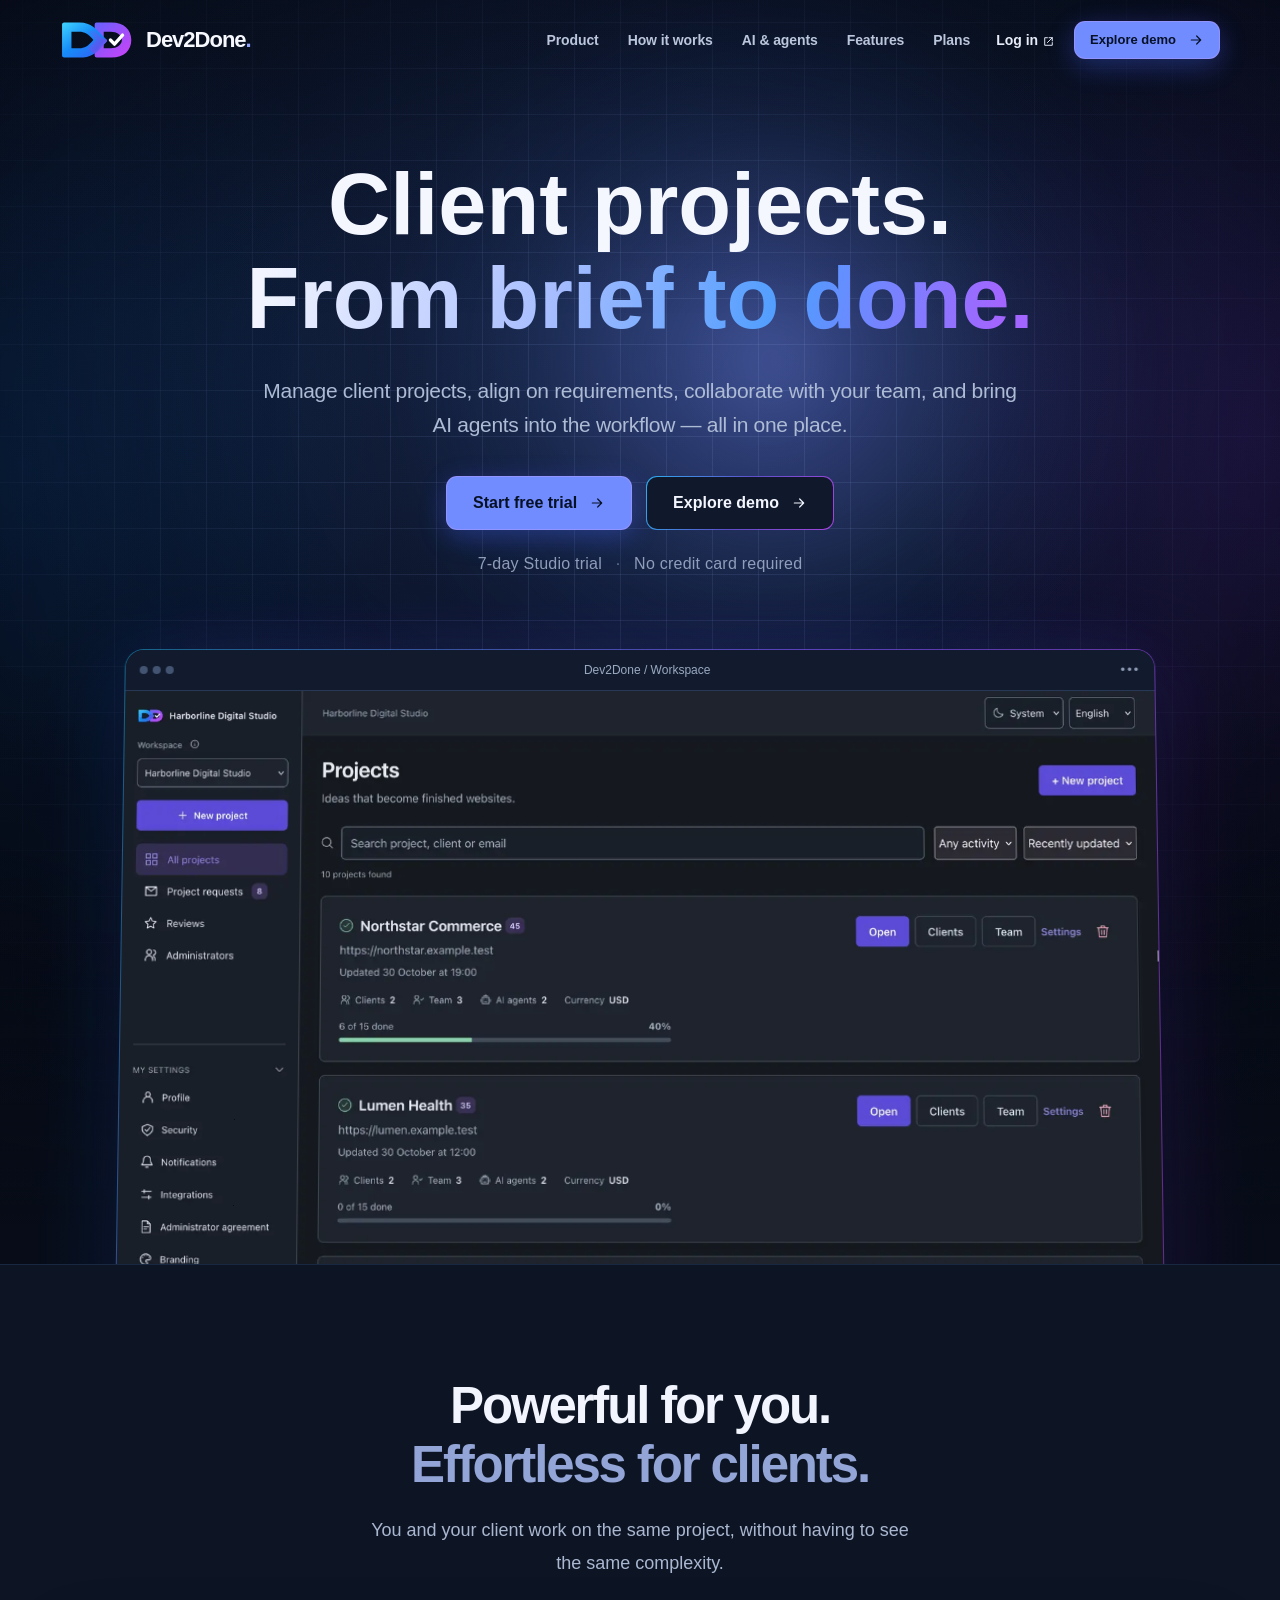
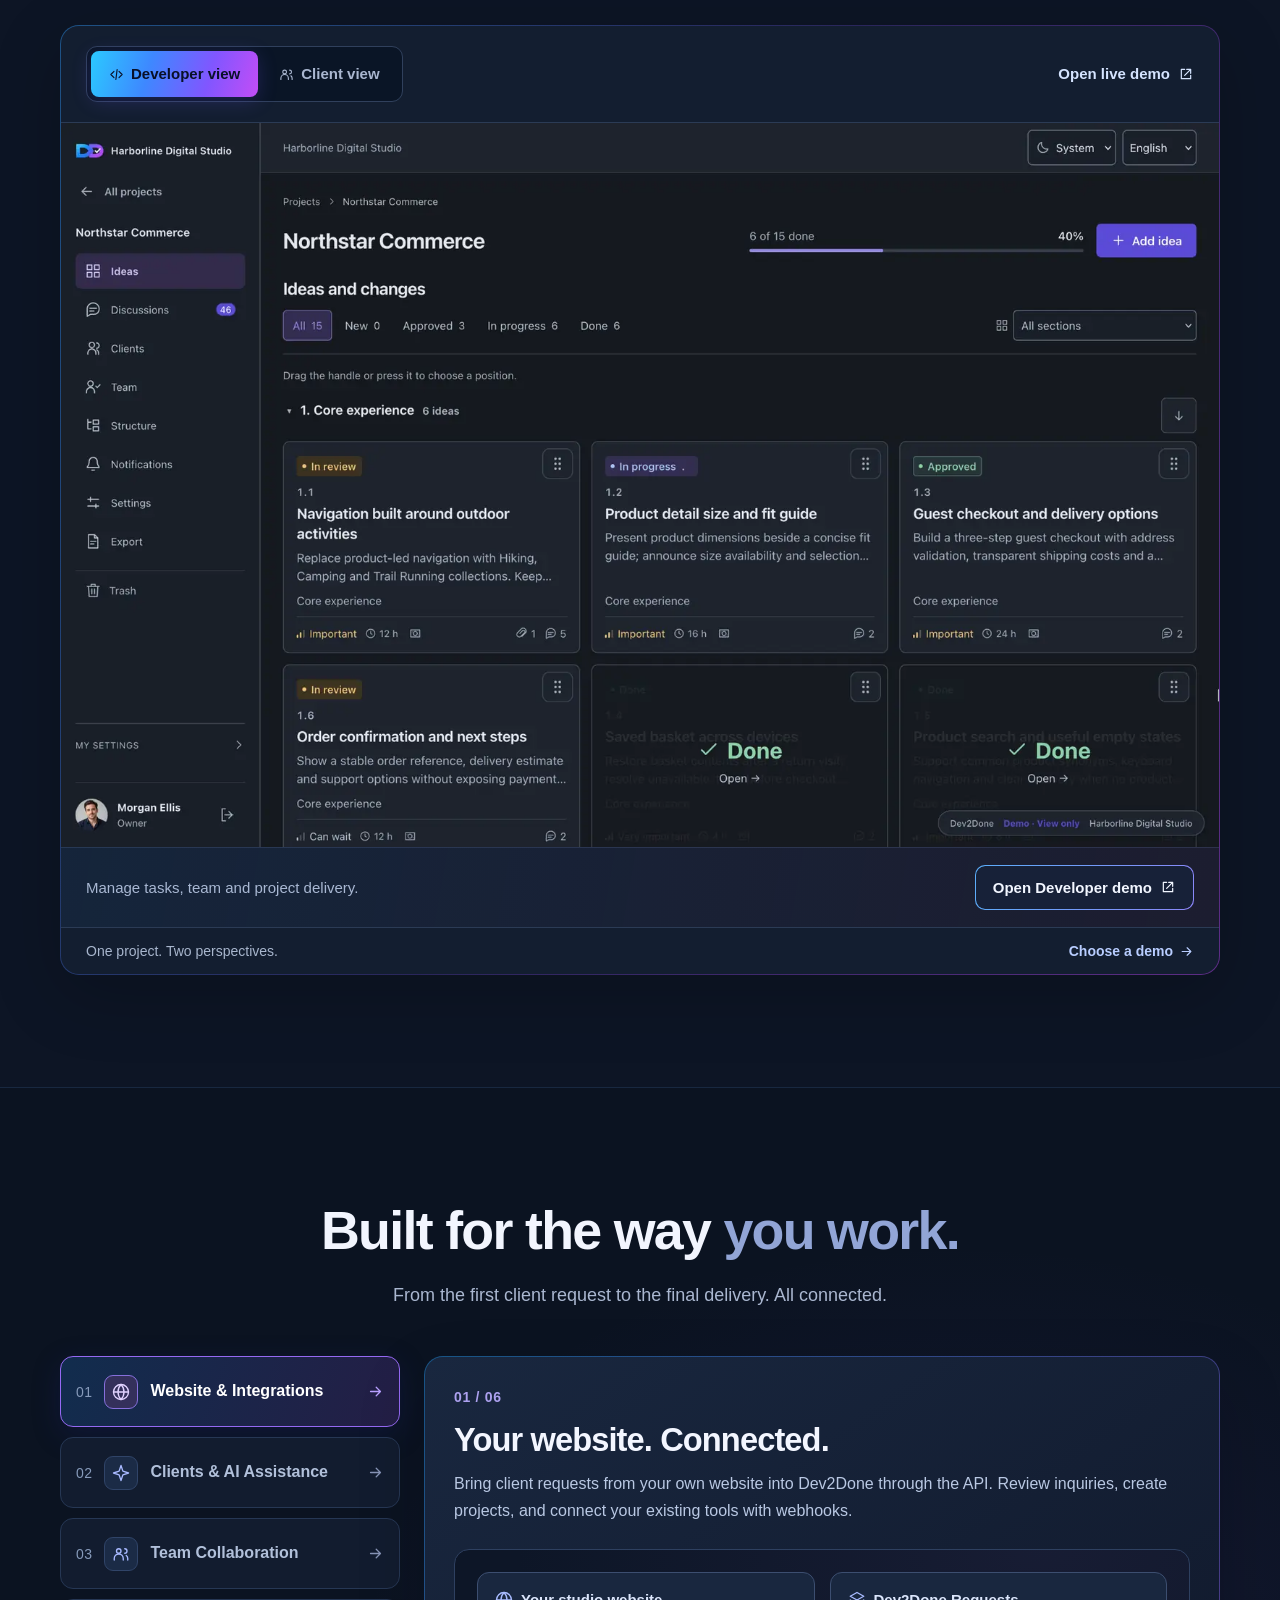
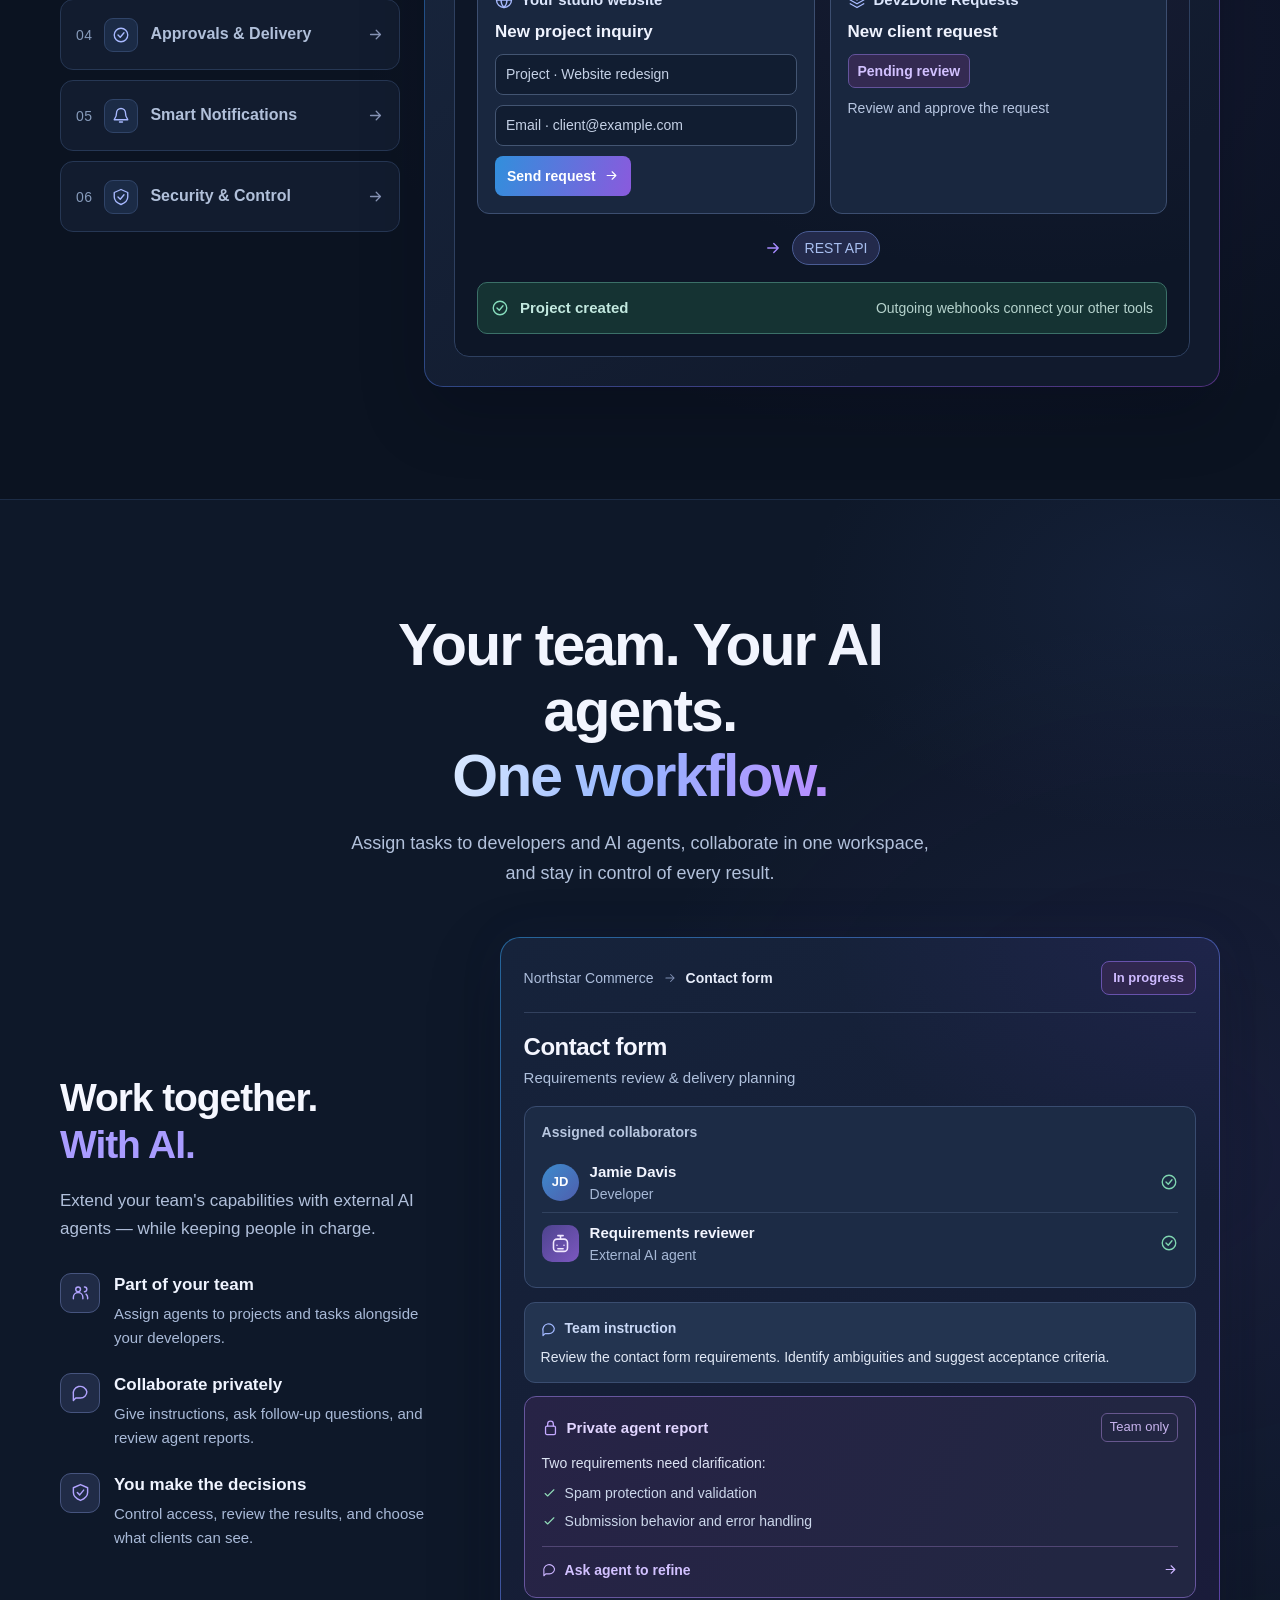
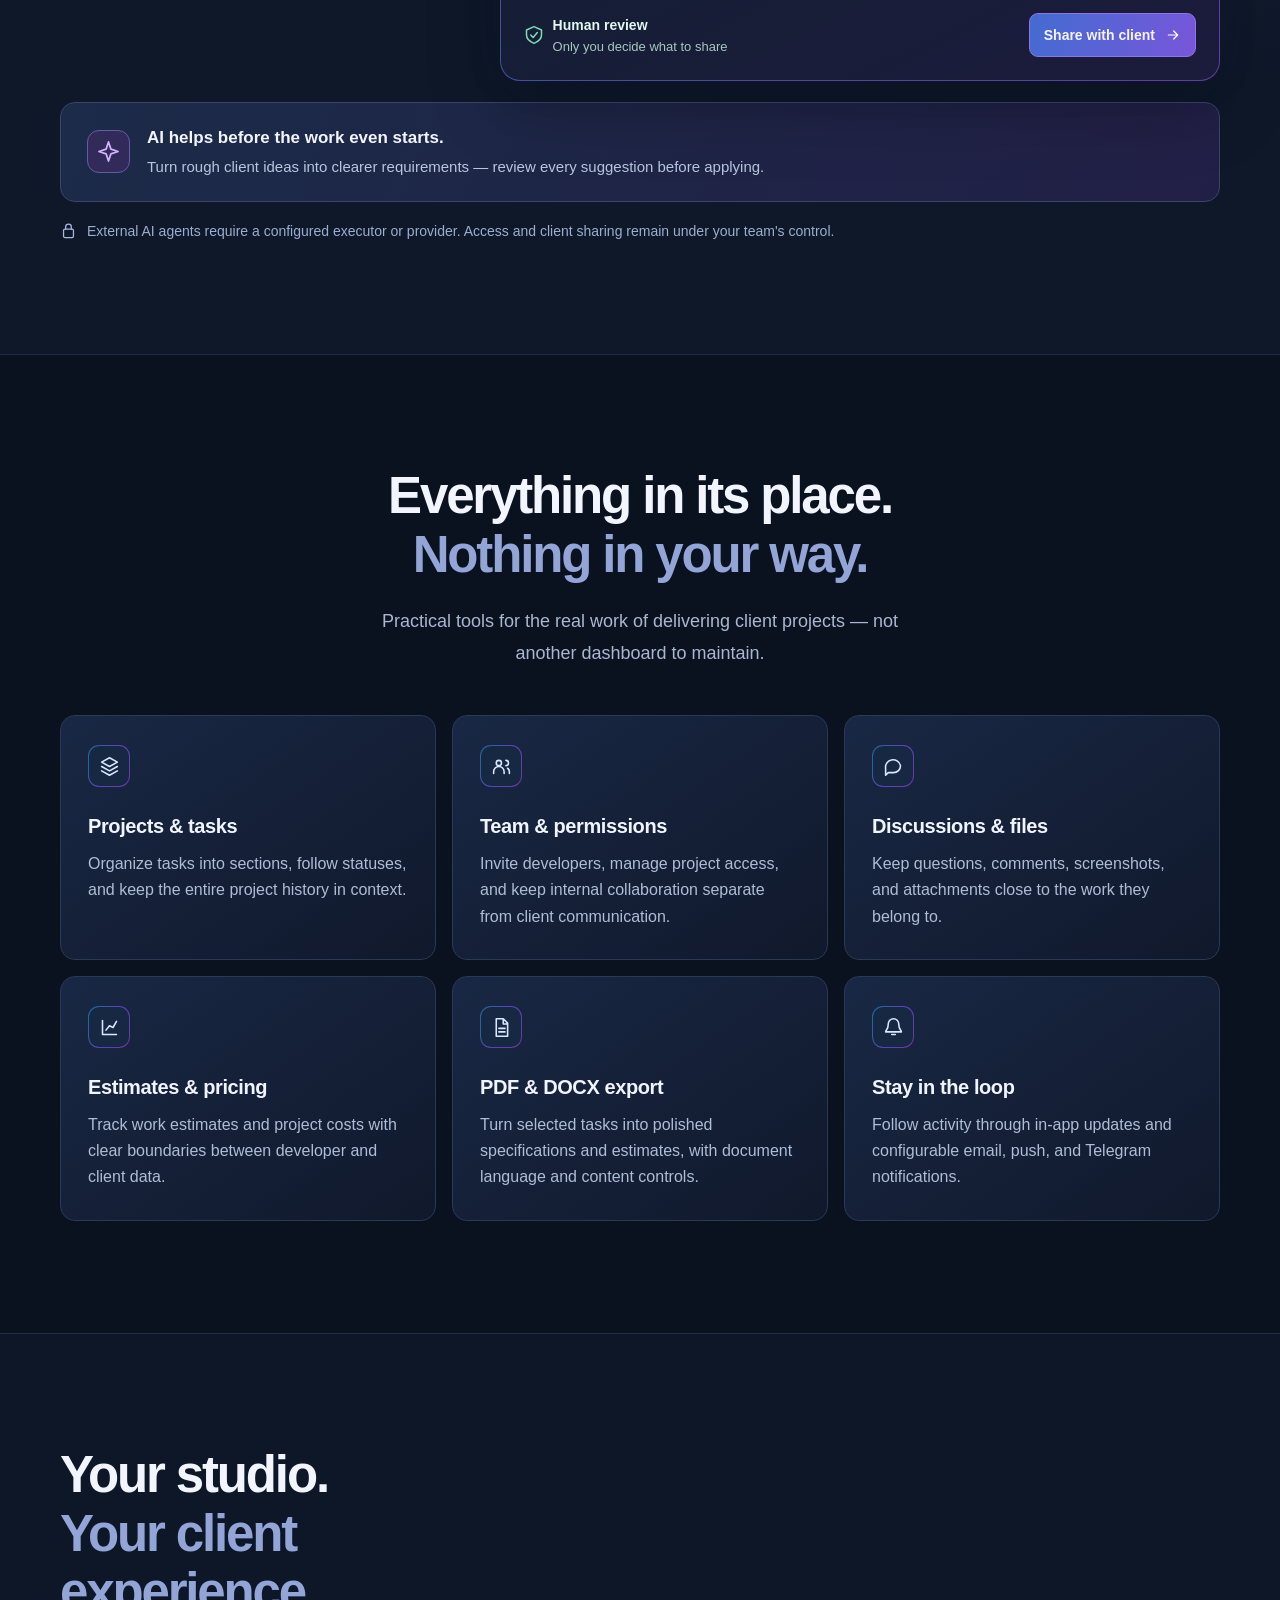
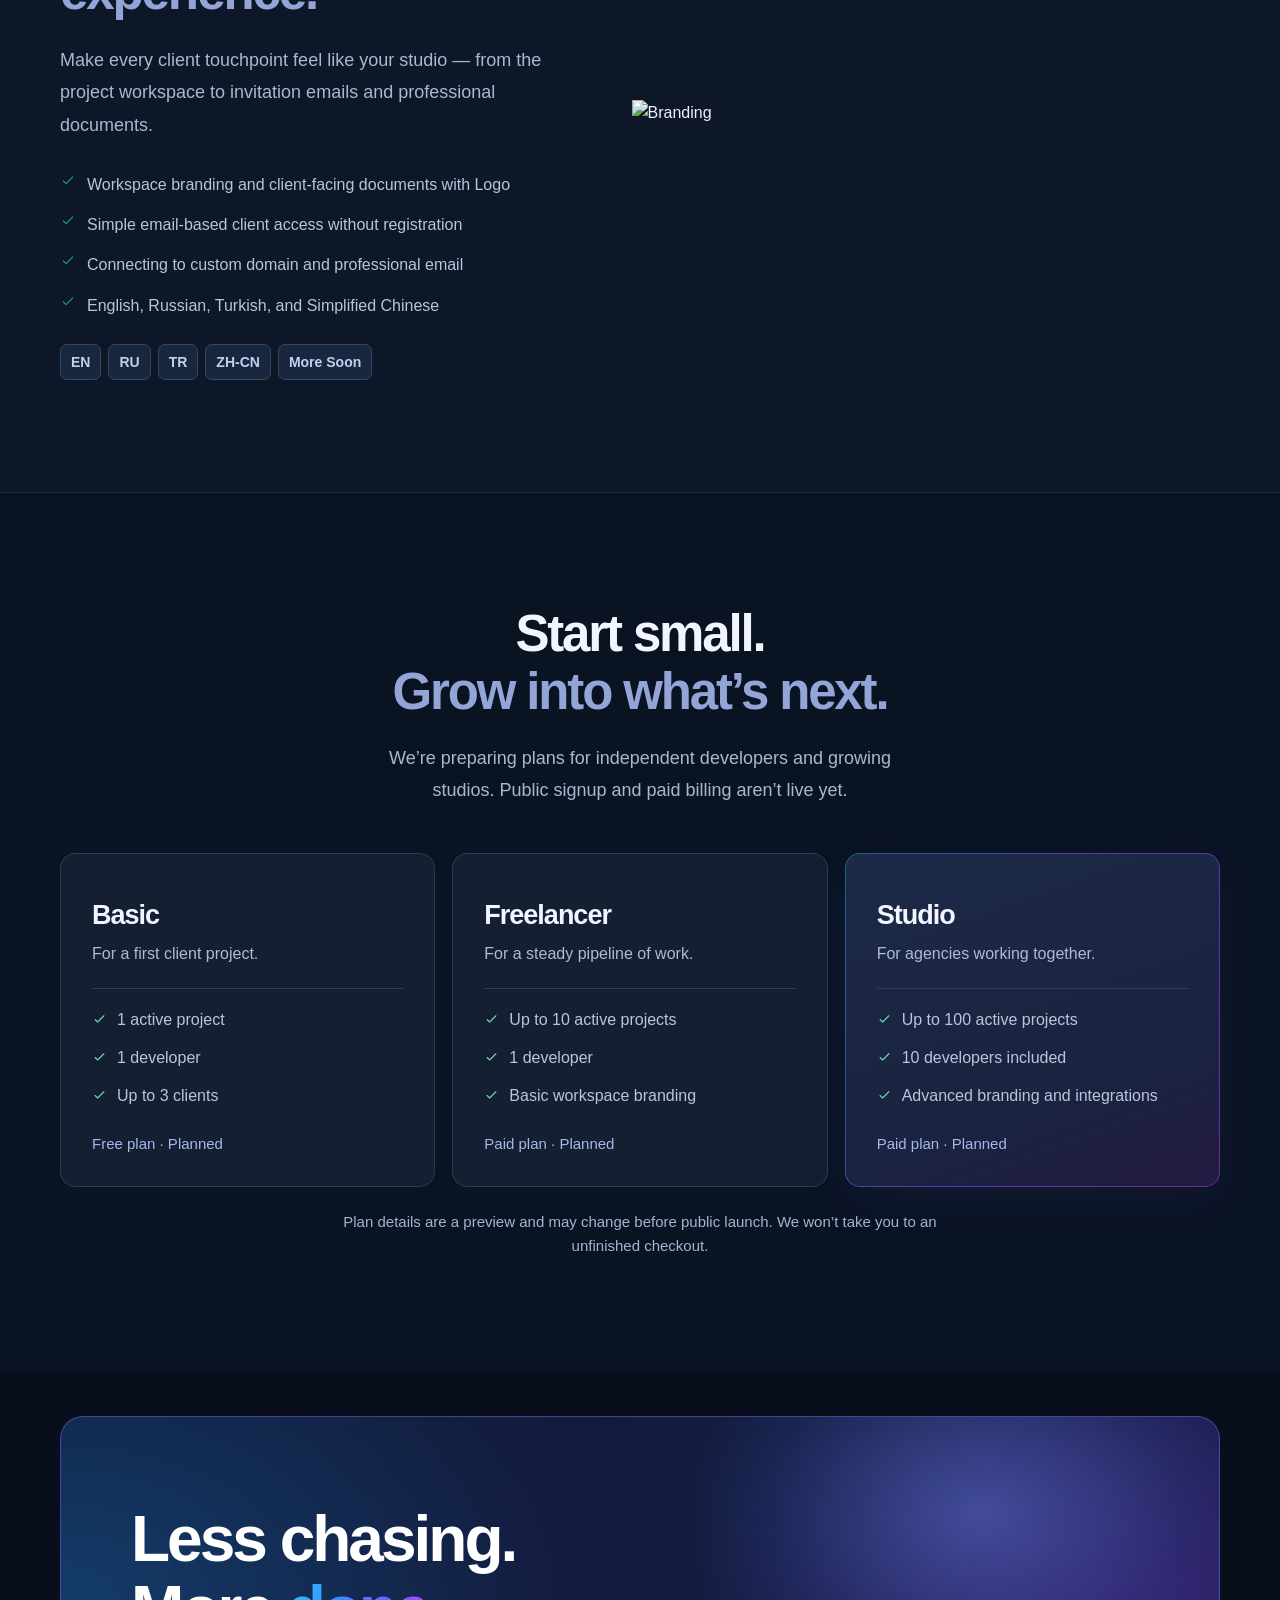
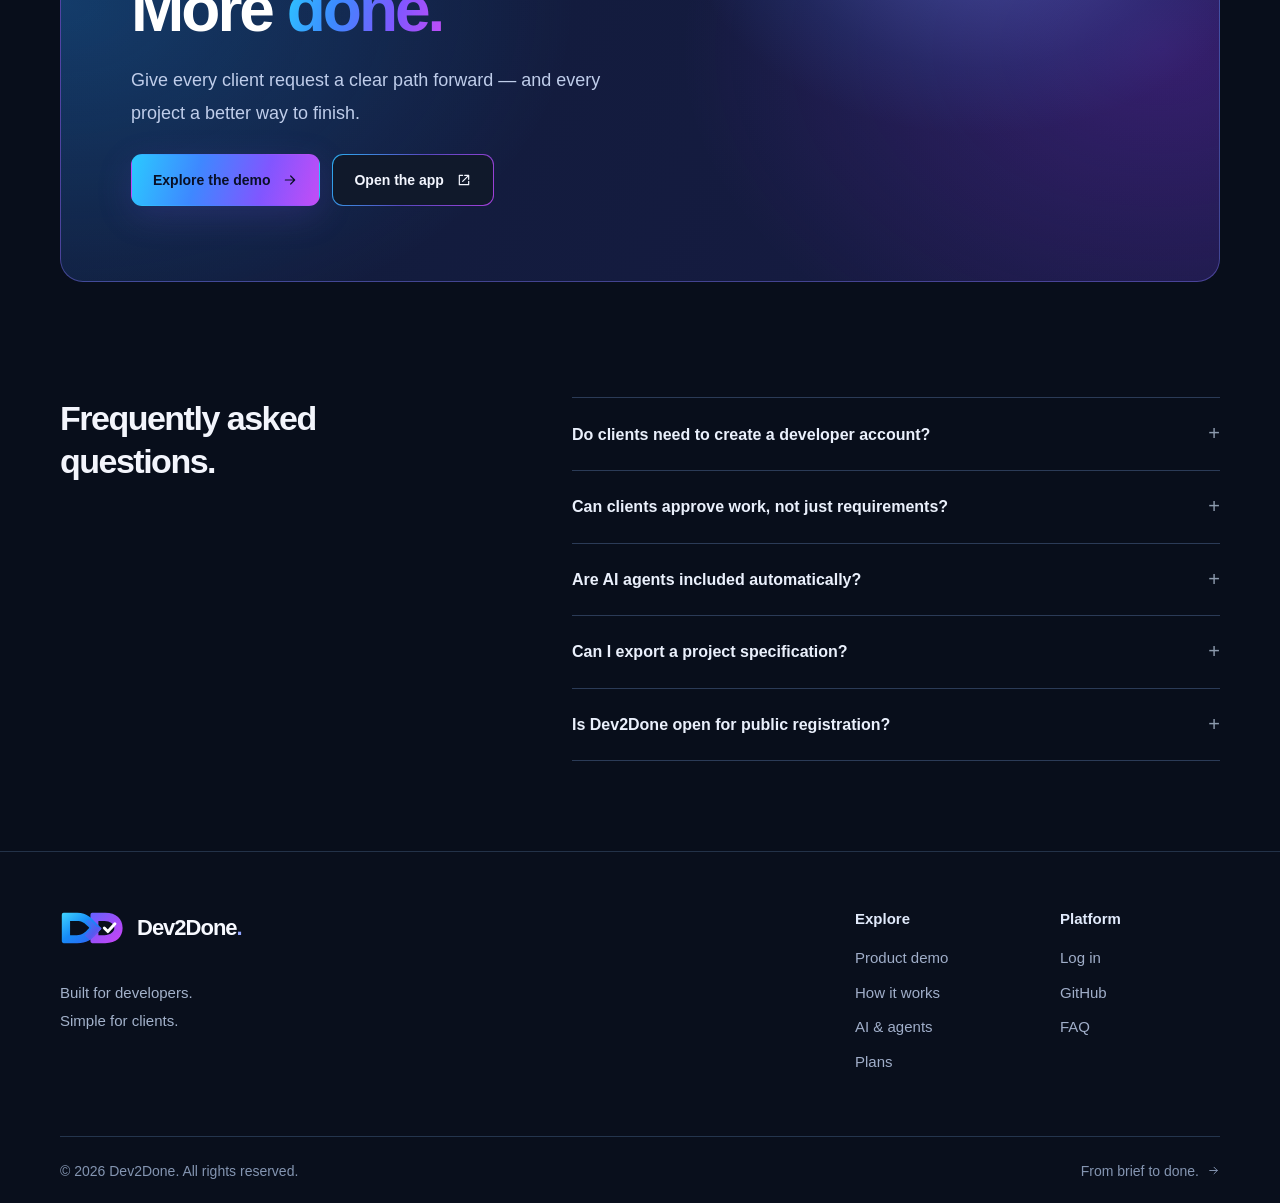
==== commit e4c2a8c6: "Redesign AI section as human and external agent collaboration workflow" ====
--- a/index.html
+++ b/index.html
@@ -27,8 +27,10 @@
   <link rel="stylesheet" href="/assets/css/brand-gradient.css">
   <link rel="stylesheet" href="/assets/css/demo-screenshots.css">
   <link rel="stylesheet" href="/assets/css/capabilities.css?v=1">
+  <link rel="stylesheet" href="/assets/css/agent-workflow.css?v=1">
   <script src="/assets/js/site.js" defer></script>
   <script src="/assets/js/ambient-hero.js" defer></script>
+  <script src="/assets/js/agent-workflow.js" defer></script>
 </head>
 <body>
   <div id="site-loader" role="status" aria-label="Loading Dev2Done"><div class="d2d-loader-emblem" aria-hidden="true">D2D<span class="d2d-loader-bar"></span></div></div>
@@ -193,11 +195,77 @@
       </div>
     </section>
 
-    <section class="section ai-section" id="ai" aria-labelledby="ai-title"><div class="container"><div class="section-header center dark-header"><h2 id="ai-title">Your team. Your AI agents.<br><span>One workflow.</span></h2><p>Use AI to shape better requirements, then bring external agents into the work — without losing human oversight.</p></div>
-      <div class="ai-grid"><article class="ai-card"><div class="ai-card-heading"><span class="ai-icon"><svg class="icon"><use href="#i-spark"/></svg></span><span>AI TASK ASSISTANT</span></div><h3>Go from rough idea<br>to clear requirements.</h3><p>Improve task descriptions, surface missing details, and get a structured proposal you can review before applying.</p><div class="ai-example"><div class="ai-example-label">ORIGINAL REQUEST</div><p>“Our site needs a better contact form.”</p><div class="ai-example-divider"><svg class="icon"><use href="#i-arrow"/></svg> AI suggestion</div><div class="ai-suggestion"><svg class="icon"><use href="#i-check-circle"/></svg><span>Define required fields and validation</span></div><div class="ai-suggestion"><svg class="icon"><use href="#i-check-circle"/></svg><span>Add success and error states</span></div><div class="ai-suggestion"><svg class="icon"><use href="#i-check-circle"/></svg><span>Confirm mobile accessibility</span></div></div><small class="ai-disclaimer">You review the suggestion. Changes are never silently applied.</small></article>
-      <article class="ai-card"><div class="ai-card-heading"><span class="ai-icon"><svg class="icon"><use href="#i-bot"/></svg></span><span>EXTERNAL AI AGENTS</span></div><h3>Delegate the analysis.<br>Keep the decisions.</h3><p>Connect your own executor, assign it a task, hold private conversations, and choose what to share with your client.</p><div class="agent-example"><div class="agent-top"><span class="agent-avatar"><svg class="icon"><use href="#i-bot"/></svg></span><span><strong>Requirements reviewer</strong><small>Assigned to Contact form</small></span><span class="agent-dot"></span></div><div class="agent-message"><strong>Team instruction</strong><p>Find two ambiguous requirements and propose acceptance criteria.</p></div><div class="agent-result"><span class="agent-result-label"><svg class="icon"><use href="#i-lock"/></svg> PRIVATE AGENT RESULT</span><p>Found two requirements to clarify: spam protection and expected delivery behavior.</p><div><span>Review result</span><svg class="icon"><use href="#i-arrow"/></svg></div></div></div><small class="ai-disclaimer">External execution requires your configured agent/provider.</small></article></div>
-      <div class="ai-bottom"><span><svg class="icon"><use href="#i-shield"/></svg> Scoped access, private results, human-controlled sharing.</span><a href="#features">See what else is included <svg class="icon"><use href="#i-arrow"/></svg></a></div>
-    </div></section>
+    <section class="section ai-section agent-workflow-section" id="ai" aria-labelledby="ai-title">
+      <div class="container">
+        <div class="section-header center dark-header agent-workflow-heading">
+          <h2 id="ai-title">Your team. Your AI agents.<br><span>One workflow.</span></h2>
+          <p>Assign tasks to developers and AI agents, collaborate in one workspace, and stay in control of every result.</p>
+        </div>
+        <div class="agent-workflow-layout">
+          <div class="agent-workflow-copy">
+            <h3>Work together.<br><span>With AI.</span></h3>
+            <p>Extend your team's capabilities with external AI agents — while keeping people in charge.</p>
+            <div class="agent-workflow-benefits">
+              <div class="agent-workflow-benefit">
+                <span class="agent-benefit-symbol"><svg class="icon" aria-hidden="true"><use href="#i-users"/></svg></span>
+                <div><strong>Part of your team</strong><p>Assign agents to projects and tasks alongside your developers.</p></div>
+              </div>
+              <div class="agent-workflow-benefit">
+                <span class="agent-benefit-symbol"><svg class="icon" aria-hidden="true"><use href="#i-message"/></svg></span>
+                <div><strong>Collaborate privately</strong><p>Give instructions, ask follow-up questions, and review agent reports.</p></div>
+              </div>
+              <div class="agent-workflow-benefit">
+                <span class="agent-benefit-symbol"><svg class="icon" aria-hidden="true"><use href="#i-shield"/></svg></span>
+                <div><strong>You make the decisions</strong><p>Control access, review the results, and choose what clients can see.</p></div>
+              </div>
+            </div>
+          </div>
+          <div class="agent-workflow-console" aria-label="Illustrative workflow for a developer and an external AI agent">
+            <div class="agent-demo-bar">
+              <div class="agent-demo-crumb"><span>Northstar Commerce</span><svg class="icon" aria-hidden="true"><use href="#i-arrow"/></svg><strong>Contact form</strong></div>
+              <span class="agent-demo-status">In progress</span>
+            </div>
+            <div class="agent-demo-intro">
+              <h3>Contact form</h3>
+              <p>Requirements review &amp; delivery planning</p>
+            </div>
+            <div class="agent-demo-collaborators">
+              <div class="agent-demo-label">Assigned collaborators</div>
+              <div class="agent-demo-member">
+                <div class="agent-demo-avatar human">JD</div>
+                <div class="agent-demo-person"><strong>Jamie Davis</strong><span>Developer</span></div>
+                <svg class="icon" aria-hidden="true"><use href="#i-check-circle"/></svg>
+              </div>
+              <div class="agent-demo-member">
+                <div class="agent-demo-avatar agent"><svg class="icon" aria-hidden="true"><use href="#i-bot"/></svg></div>
+                <div class="agent-demo-person"><strong>Requirements reviewer</strong><span>External AI agent</span></div>
+                <svg class="icon" aria-hidden="true"><use href="#i-check-circle"/></svg>
+              </div>
+            </div>
+            <div class="agent-demo-instruction">
+              <span class="agent-demo-instruction-label"><svg class="icon" aria-hidden="true"><use href="#i-message"/></svg> Team instruction</span>
+              <p>Review the contact form requirements. Identify ambiguities and suggest acceptance criteria.</p>
+            </div>
+            <div class="agent-demo-report">
+              <div class="agent-demo-report-heading"><svg class="icon" aria-hidden="true"><use href="#i-lock"/></svg> <strong>Private agent report</strong><span>Team only</span></div>
+              <p>Two requirements need clarification:</p>
+              <div class="agent-demo-finding"><svg class="icon" aria-hidden="true"><use href="#i-check"/></svg> Spam protection and validation</div>
+              <div class="agent-demo-finding"><svg class="icon" aria-hidden="true"><use href="#i-check"/></svg> Submission behavior and error handling</div>
+              <div class="agent-demo-followup"><svg class="icon" aria-hidden="true"><use href="#i-message"/></svg> Ask agent to refine <svg class="icon" aria-hidden="true"><use href="#i-arrow"/></svg></div>
+            </div>
+            <div class="agent-demo-review">
+              <div class="agent-demo-review-copy"><svg class="icon" aria-hidden="true"><use href="#i-shield"/></svg><span><strong>Human review</strong><small>Only you decide what to share</small></span></div>
+              <span class="agent-demo-share">Share with client <svg class="icon" aria-hidden="true"><use href="#i-arrow"/></svg></span>
+            </div>
+          </div>
+        </div>
+        <div class="agent-assistant-strip">
+          <div class="agent-assistant-icon"><svg class="icon" aria-hidden="true"><use href="#i-spark"/></svg></div>
+          <div><strong>AI helps before the work even starts.</strong><p>Turn rough client ideas into clearer requirements — review every suggestion before applying.</p></div>
+        </div>
+        <p class="agent-workflow-note"><svg class="icon" aria-hidden="true"><use href="#i-lock"/></svg> External AI agents require a configured executor or provider. Access and client sharing remain under your team's control.</p>
+      </div>
+    </section>
 
     <section class="section features-section" id="features" aria-labelledby="features-title"><div class="container"><div class="section-header center"><h2 id="features-title">Everything in its place.<br><span class="muted-heading">Nothing in your way.</span></h2><p>Practical tools for the real work of delivering client projects — not another dashboard to maintain.</p></div><div class="feature-grid">
       <article class="feature-card"><span class="feature-icon"><svg class="icon"><use href="#i-layers"/></svg></span><h3>Projects & tasks</h3><p>Organize tasks into sections, follow statuses, and keep the entire project history in context.</p></article>
--- a/assets/css/agent-workflow.css
+++ b/assets/css/agent-workflow.css
@@ -0,0 +1,132 @@
+/* Dev2Done AI workflow: teammates and external AI agents in one project.
+   Scoped to this section, uses only system fonts and existing inline SVG sprite. */
+.agent-workflow-section {
+  position:relative;
+  background:radial-gradient(ellipse 58% 48% at 92% 45%,rgba(100,75,180,.13),transparent 77%),#0e1829;
+  border-top:1px solid #1c2c46;
+  border-bottom:1px solid #1c2c46;
+}
+.agent-workflow-heading {margin-bottom:48px}
+.agent-workflow-heading h2 {
+  font-size:clamp(39px,4.6vw,61px);
+  line-height:1.12;
+  letter-spacing:-1.9px;
+  font-weight:720;
+}
+.agent-workflow-heading h2 span {
+  background:linear-gradient(103deg,#dbeaff,#95b6ff 47%,#b88cff);
+  -webkit-background-clip:text;background-clip:text;color:transparent;
+}
+.agent-workflow-heading>p {font-size:18px;line-height:1.65;max-width:770px;margin:17px auto 0;color:#b2c1db}
+.agent-workflow-layout {display:grid;grid-template-columns:minmax(0,36%) minmax(0,64%);gap:22px;align-items:stretch}
+.agent-workflow-copy {padding:25px 15px 18px 0;min-width:0;display:flex;flex-direction:column;justify-content:center}
+.agent-workflow-copy h3 {color:#f5f7ff;font-weight:720;letter-spacing:-1.1px;line-height:1.2;margin:0 0 18px;font-size:clamp(29px,3.05vw,40px)}
+.agent-workflow-copy h3 span {color:#a99cff}
+.agent-workflow-copy>p {font-size:17px;line-height:1.65;color:#b1c0db;margin:0 0 30px;max-width:370px}
+.agent-workflow-benefits {display:flex;flex-direction:column;gap:23px}
+.agent-workflow-benefit {display:flex;align-items:flex-start;gap:14px}
+.agent-benefit-symbol {flex:0 0 40px;height:40px;border:1px solid #46547e;border-radius:11px;background:#202b46;display:grid;place-items:center;color:#b1a3ff}
+.agent-benefit-symbol .icon {height:19px;width:19px}
+.agent-workflow-benefit strong {display:block;font-size:17px;line-height:1.35;font-weight:650;color:#f0f4ff;margin:1px 0 5px}
+.agent-workflow-benefit p {font-size:15px;line-height:1.6;color:#a9bad8;margin:0;max-width:335px}
+.agent-workflow-console {min-width:0;overflow:hidden;position:relative;padding:23px;border:1px solid transparent;border-radius:20px;background:linear-gradient(154deg,#16233b,#151e36 57%,#1b1b3b) padding-box,linear-gradient(135deg,rgba(56,165,246,.55),rgba(150,91,249,.58)) border-box;box-shadow:0 25px 70px rgba(0,0,0,.25),0 0 50px rgba(87,83,188,.06)}
+.agent-workflow-console::before {content:"";position:absolute;pointer-events:none;inset:0;background:radial-gradient(ellipse 75% 50% at 100% 0%,rgba(109,74,233,.10),transparent 72%)}
+.agent-workflow-console>* {position:relative;z-index:1}
+.agent-demo-bar {display:flex;justify-content:space-between;gap:12px;align-items:center;min-width:0;padding:0 0 17px;border-bottom:1px solid #32415e}
+.agent-demo-crumb {display:flex;align-items:center;gap:9px;flex-wrap:wrap;font-size:14px;color:#adbedc;min-width:0}
+.agent-demo-crumb strong {font-size:14px;font-weight:600;color:#e5ebf9}
+.agent-demo-crumb .icon {width:14px;height:14px;color:#7e8fb3}
+.agent-demo-status {font-size:13px;font-weight:620;flex:0 0 auto;padding:6px 11px;border:1px solid #6852ac;border-radius:8px;background:#30274f;color:#cebaff}
+.agent-demo-intro {margin:19px 0 16px}
+.agent-demo-intro h3 {font-size:24px;color:#f4f6ff;font-weight:720;line-height:1.25;margin:0 0 4px;letter-spacing:-.5px}
+.agent-demo-intro p {font-size:15px;color:#afc0dc;margin:0}
+.agent-demo-collaborators {background:#1c2b45;border:1px solid #394c70;border-radius:12px;padding:14px 17px}
+.agent-demo-label {font-size:14px;color:#b7c6df;font-weight:550;margin-bottom:9px}
+.agent-demo-member {display:flex;align-items:center;gap:11px;padding:9px 0}
+.agent-demo-member+.agent-demo-member {border-top:1px solid #31425f}
+.agent-demo-avatar {width:37px;height:37px;display:grid;place-items:center;flex:0 0 37px;color:white;font-size:13px;font-weight:720}
+.agent-demo-avatar.human {background:linear-gradient(135deg,#3c8bcd,#4f5ead);border-radius:50%}
+.agent-demo-avatar.agent {background:linear-gradient(135deg,#4d438e,#7c58c0);border-radius:10px}
+.agent-demo-avatar.agent .icon {width:21px;height:21px;color:#f1e8ff}
+.agent-demo-person {display:flex;flex:1;min-width:0;flex-direction:column;gap:3px}
+.agent-demo-person strong {font-size:15px;line-height:1.4;font-weight:650;color:#f2f5ff}
+.agent-demo-person span {font-size:14px;color:#a6b8d6;line-height:1.3}
+.agent-demo-member>.icon {color:#7fd6b1;width:18px;height:18px}
+.agent-demo-instruction {padding:14px 16px;margin-top:14px;background:#233450;border:1px solid #3a4d70;border-radius:11px}
+.agent-demo-instruction-label {display:flex;align-items:center;gap:8px;font-size:14px;font-weight:620;color:#c9d8f6}
+.agent-demo-instruction-label .icon {width:16px;height:16px;color:#a2b8ff}
+.agent-demo-instruction p {font-size:14px;color:#e0e8f5;line-height:1.55;margin:7px 0 0}
+.agent-demo-report {padding:16px 17px;margin-top:13px;background:linear-gradient(115deg,#272346,#222642 80%);border:1px solid #67569e;border-radius:12px}
+.agent-demo-report-heading {display:flex;align-items:center;gap:8px;flex-wrap:wrap;color:#e1d5ff}
+.agent-demo-report-heading .icon {width:17px;height:17px;color:#c4a9ff}
+.agent-demo-report-heading strong {font-size:15px;font-weight:670}
+.agent-demo-report-heading span {font-size:13px;color:#c8b4ee;margin-left:auto;border:1px solid #67578e;border-radius:6px;padding:3px 8px}
+.agent-demo-report>p {font-size:14px;color:#dce3f3;margin:11px 0 9px;line-height:1.5}
+.agent-demo-finding {display:flex;align-items:center;gap:8px;font-size:14px;color:#ccd7eb;line-height:1.5;margin:7px 0}
+.agent-demo-finding .icon {width:15px;height:15px;color:#8fdab7;flex-shrink:0}
+.agent-demo-followup {display:flex;align-items:center;gap:8px;color:#d2c1ff;font-size:14px;font-weight:600;margin-top:14px;padding-top:12px;border-top:1px solid #514674}
+.agent-demo-followup .icon {width:15px;height:15px;color:#cbb4ff}
+.agent-demo-followup .icon:last-child {margin-left:auto}
+.agent-demo-review {display:flex;align-items:center;justify-content:space-between;gap:15px;flex-wrap:wrap;margin-top:15px}
+.agent-demo-review-copy {display:flex;align-items:center;gap:9px}
+.agent-demo-review-copy>.icon {width:20px;height:20px;color:#7cdbb4;flex-shrink:0}
+.agent-demo-review-copy span {display:flex;flex-direction:column;gap:2px}
+.agent-demo-review-copy strong {font-size:14px;color:#e2f9f0;font-weight:620}
+.agent-demo-review-copy small {font-size:13px;color:#a6c7bf;line-height:1.35}
+.agent-demo-share {display:inline-flex;align-items:center;justify-content:center;gap:10px;padding:10px 14px;border-radius:9px;font-size:14px;font-weight:660;color:#f6f3ff;background:linear-gradient(108deg,#436cd1,#7856da);border:1px solid #8e75e7;white-space:nowrap}
+.agent-demo-share .icon {width:16px;height:16px;color:#fff}
+.agent-assistant-strip {display:flex;align-items:center;gap:17px;padding:22px 26px;margin-top:21px;background:linear-gradient(110deg,rgba(28,44,74,.94),rgba(36,32,73,.9));border:1px solid #3d446a;border-radius:15px}
+.agent-assistant-icon {height:43px;width:43px;flex:0 0 43px;border-radius:12px;border:1px solid #6759a7;background:#322b59;display:grid;place-items:center;color:#d1b3ff}
+.agent-assistant-icon .icon {width:23px;height:23px}
+.agent-assistant-strip strong {display:block;font-size:17px;font-weight:650;color:#f2f4ff;margin-bottom:3px}
+.agent-assistant-strip p {font-size:15px;color:#b8c6e0;line-height:1.6;margin:0}
+.agent-workflow-note {font-size:14px;color:#9baed0;line-height:1.6;margin:18px 0 0;display:flex;align-items:flex-start;gap:10px}
+.agent-workflow-note .icon {flex:0 0 17px;width:17px;height:17px;color:#a8b7dd;margin-top:2px}
+@media(max-width:1050px) {
+  .agent-workflow-layout {grid-template-columns:minmax(0,34%) minmax(0,66%);gap:14px}
+  .agent-workflow-copy {padding-right:8px}
+  .agent-workflow-console {padding:18px}
+  .agent-workflow-benefits {gap:17px}
+}
+@media(max-width:860px) {
+  .agent-workflow-layout {grid-template-columns:1fr;gap:23px}
+  .agent-workflow-copy {padding:0}
+  .agent-workflow-copy>p {max-width:650px;margin-bottom:21px}
+  .agent-workflow-benefits {display:grid;grid-template-columns:repeat(3,minmax(0,1fr));gap:16px}
+  .agent-workflow-benefit {flex-direction:column;gap:10px}
+  .agent-workflow-console {max-width:720px;width:100%;margin:auto}
+}
+@media(max-width:620px) {
+  .agent-workflow-heading {margin-bottom:32px}
+  .agent-workflow-heading h2 {font-size:clamp(35px,8.4vw,47px);letter-spacing:-1.25px}
+  .agent-workflow-heading>p {font-size:16px}
+  .agent-workflow-benefits {display:flex;flex-direction:column;gap:15px}
+  .agent-workflow-benefit {flex-direction:row;gap:12px}
+  .agent-workflow-benefit p {max-width:100%}
+  .agent-workflow-copy h3 {font-size:32px}
+  .agent-workflow-copy>p {font-size:16px}
+  .agent-workflow-console {border-radius:15px;padding:15px}
+  .agent-demo-bar {align-items:flex-start;flex-direction:column}
+  .agent-demo-intro h3 {font-size:22px}
+  .agent-demo-collaborators,.agent-demo-instruction,.agent-demo-report {padding:13px}
+  .agent-demo-review {align-items:stretch}
+  .agent-demo-share {flex:1}
+  .agent-assistant-strip {padding:17px;align-items:flex-start;gap:12px}
+  .agent-assistant-strip strong {font-size:16px}
+  .agent-assistant-strip p {font-size:14px}
+  .agent-assistant-icon {width:38px;height:38px;flex-basis:38px}
+  .agent-workflow-note {font-size:14px}
+}
+@media(max-width:360px) {
+  .agent-workflow-console {padding:11px}
+  .agent-demo-status {font-size:12px}
+  .agent-demo-report-heading span {margin-left:0}
+}
+@media(prefers-reduced-motion:no-preference) {
+  .agent-workflow-console.is-revealed .agent-demo-report {animation:agent-story-reveal .62s .18s both cubic-bezier(.2,.75,.2,1)}
+  .agent-workflow-console.is-revealed .agent-demo-review {animation:agent-story-reveal .55s .56s both cubic-bezier(.2,.75,.2,1)}
+}
+@keyframes agent-story-reveal {
+  from {opacity:0;transform:translateY(13px)}
+  to {opacity:1;transform:translateY(0)}
+}
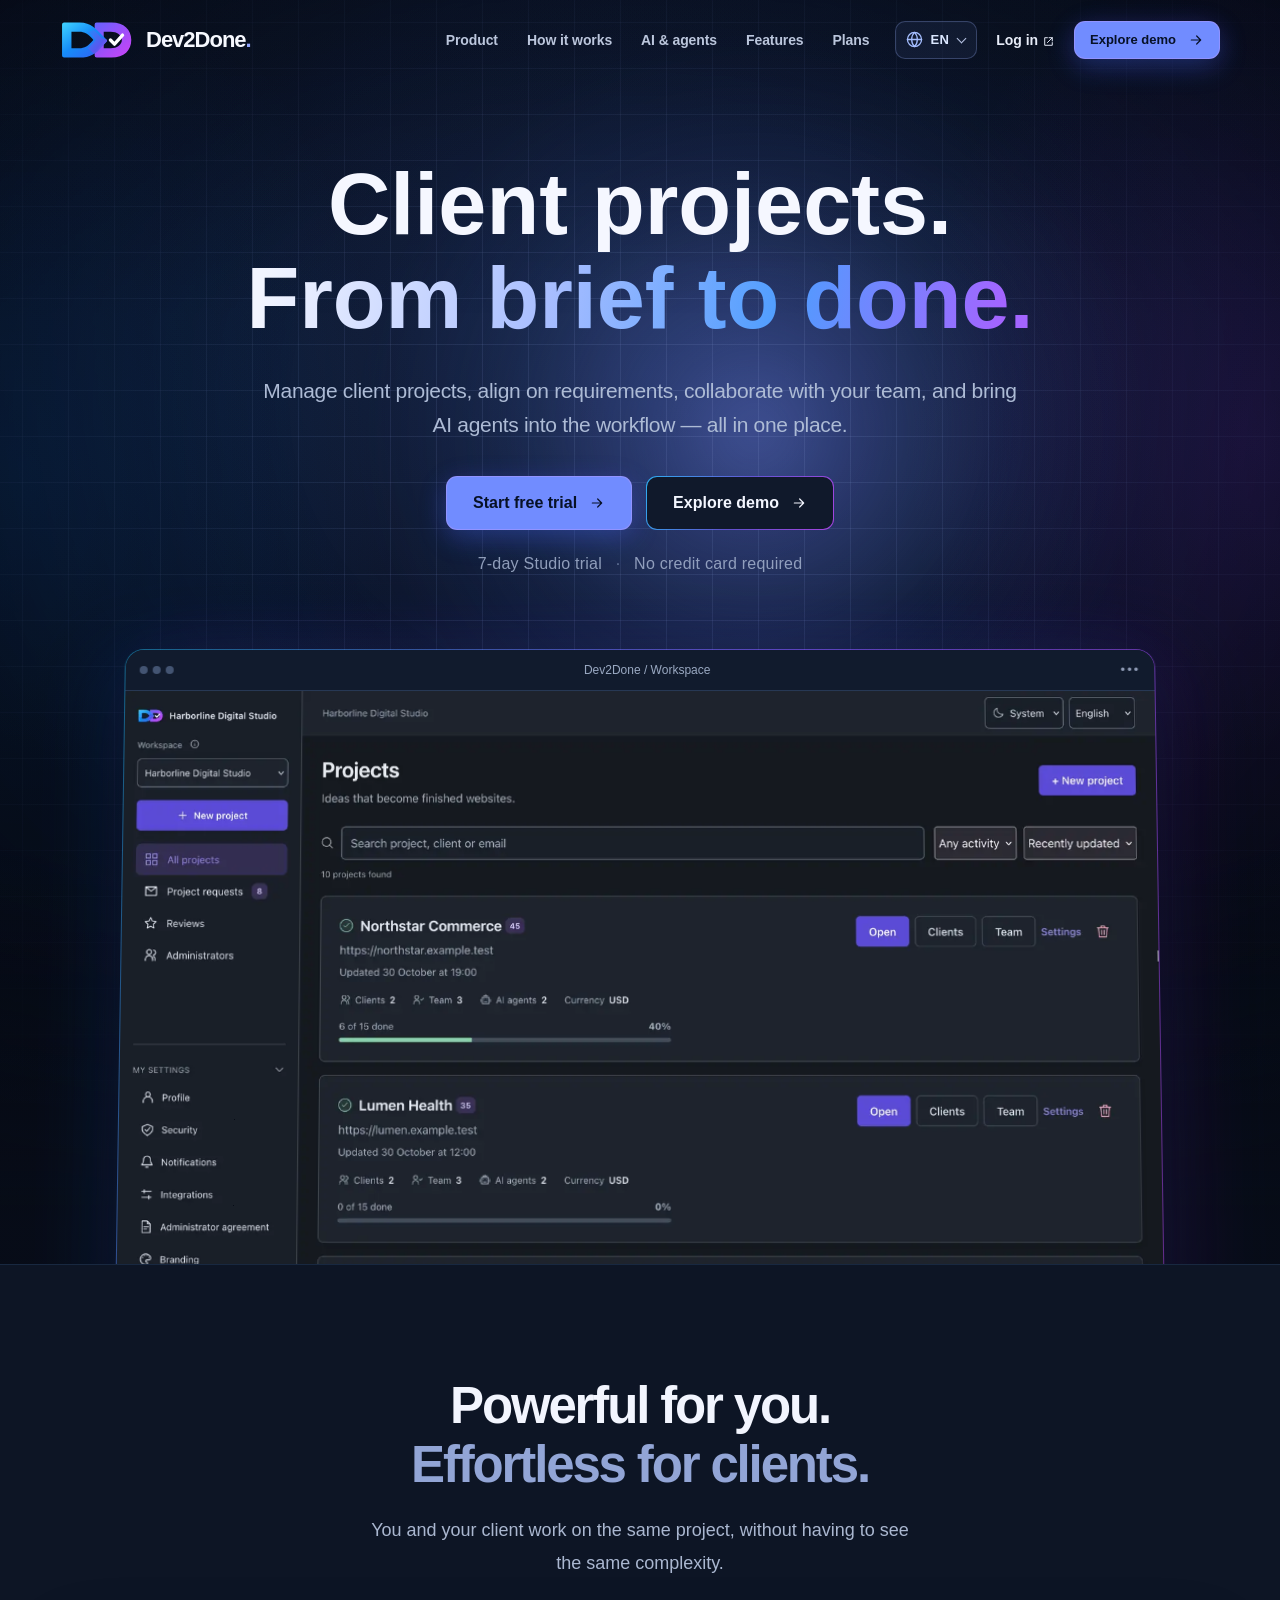
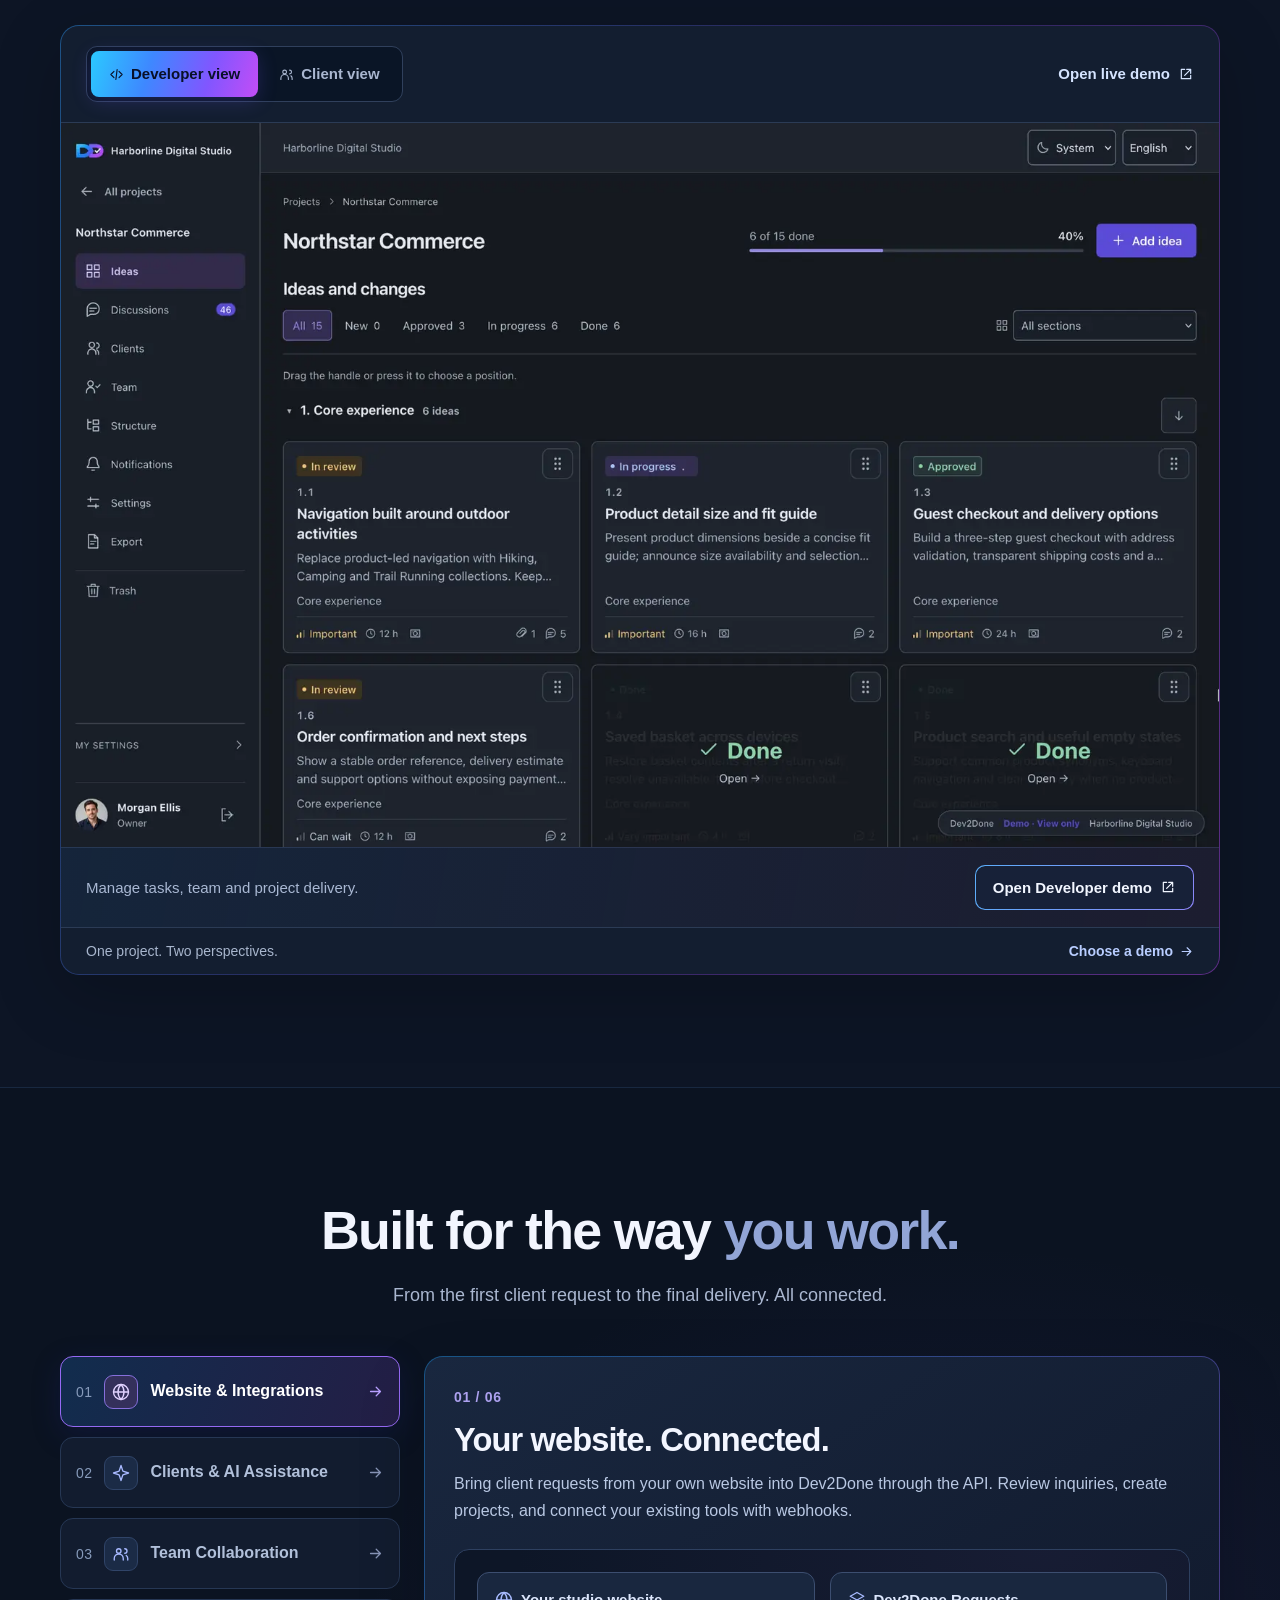
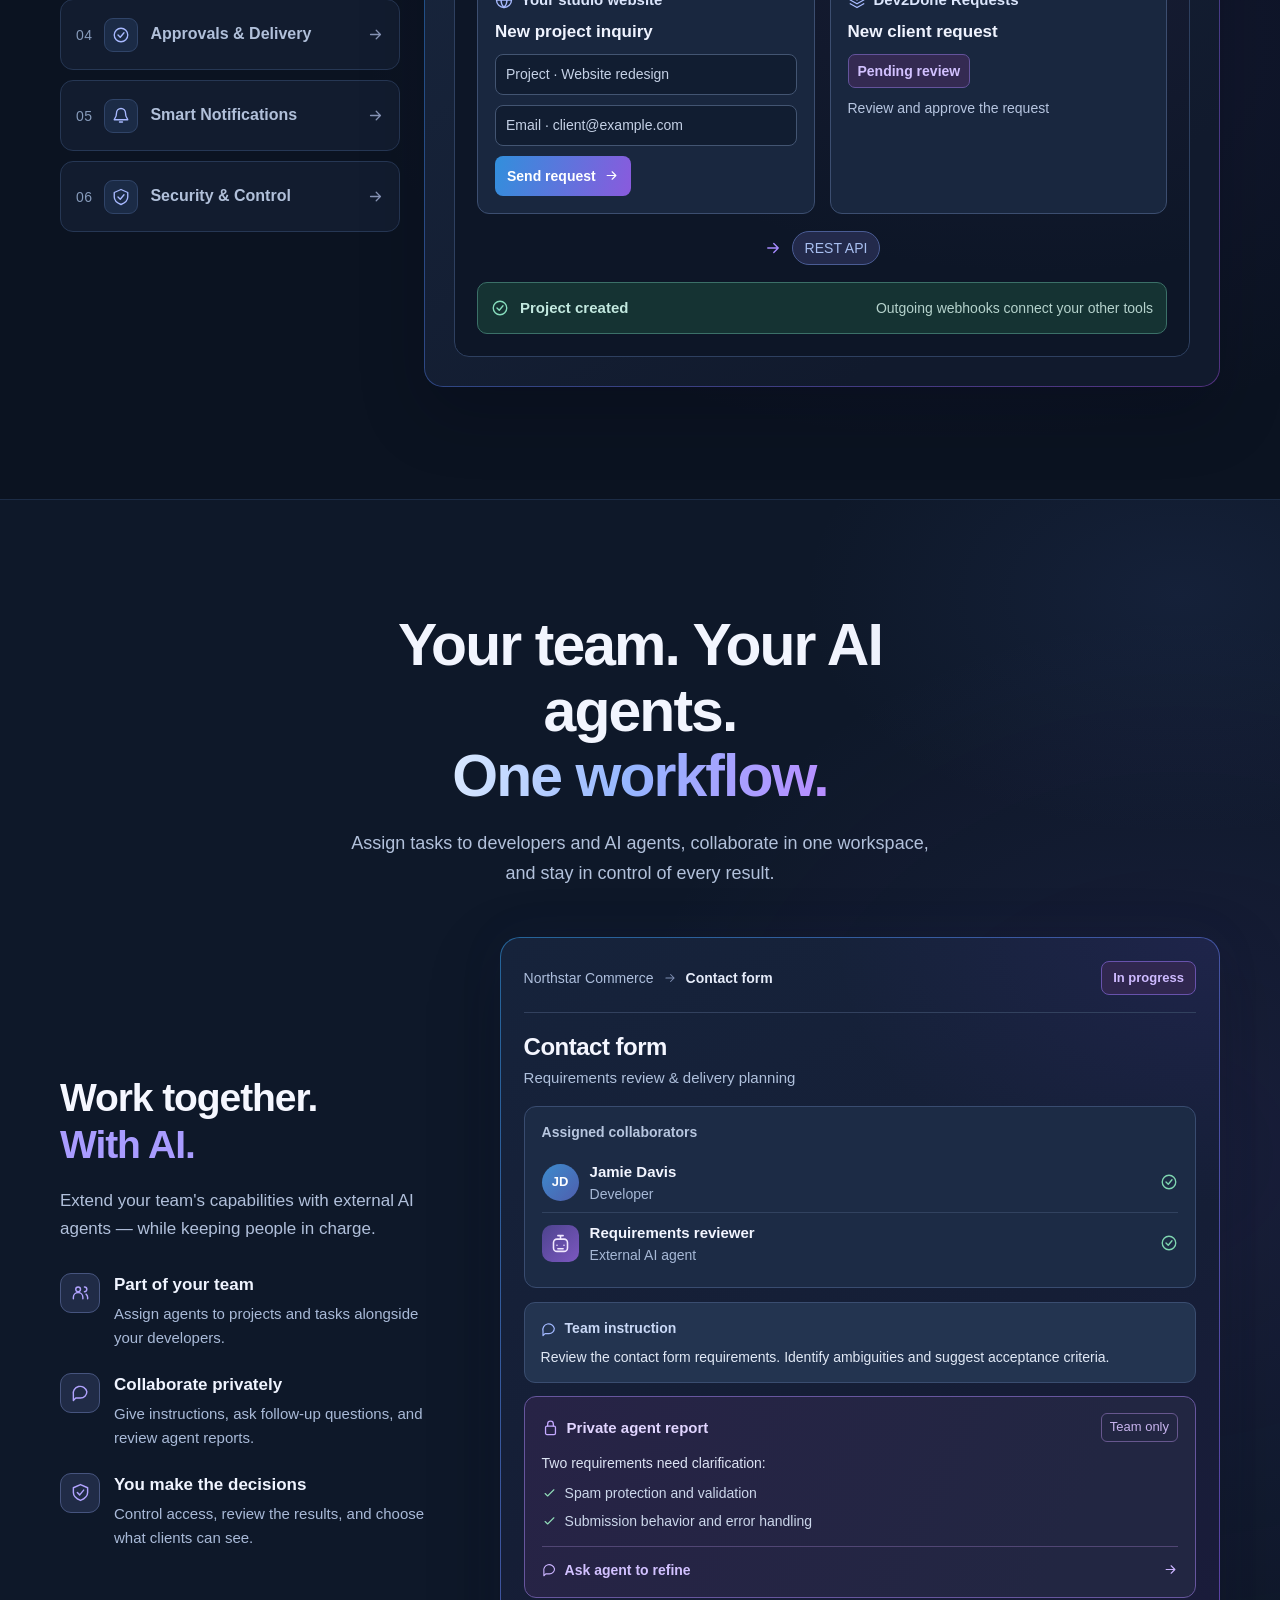
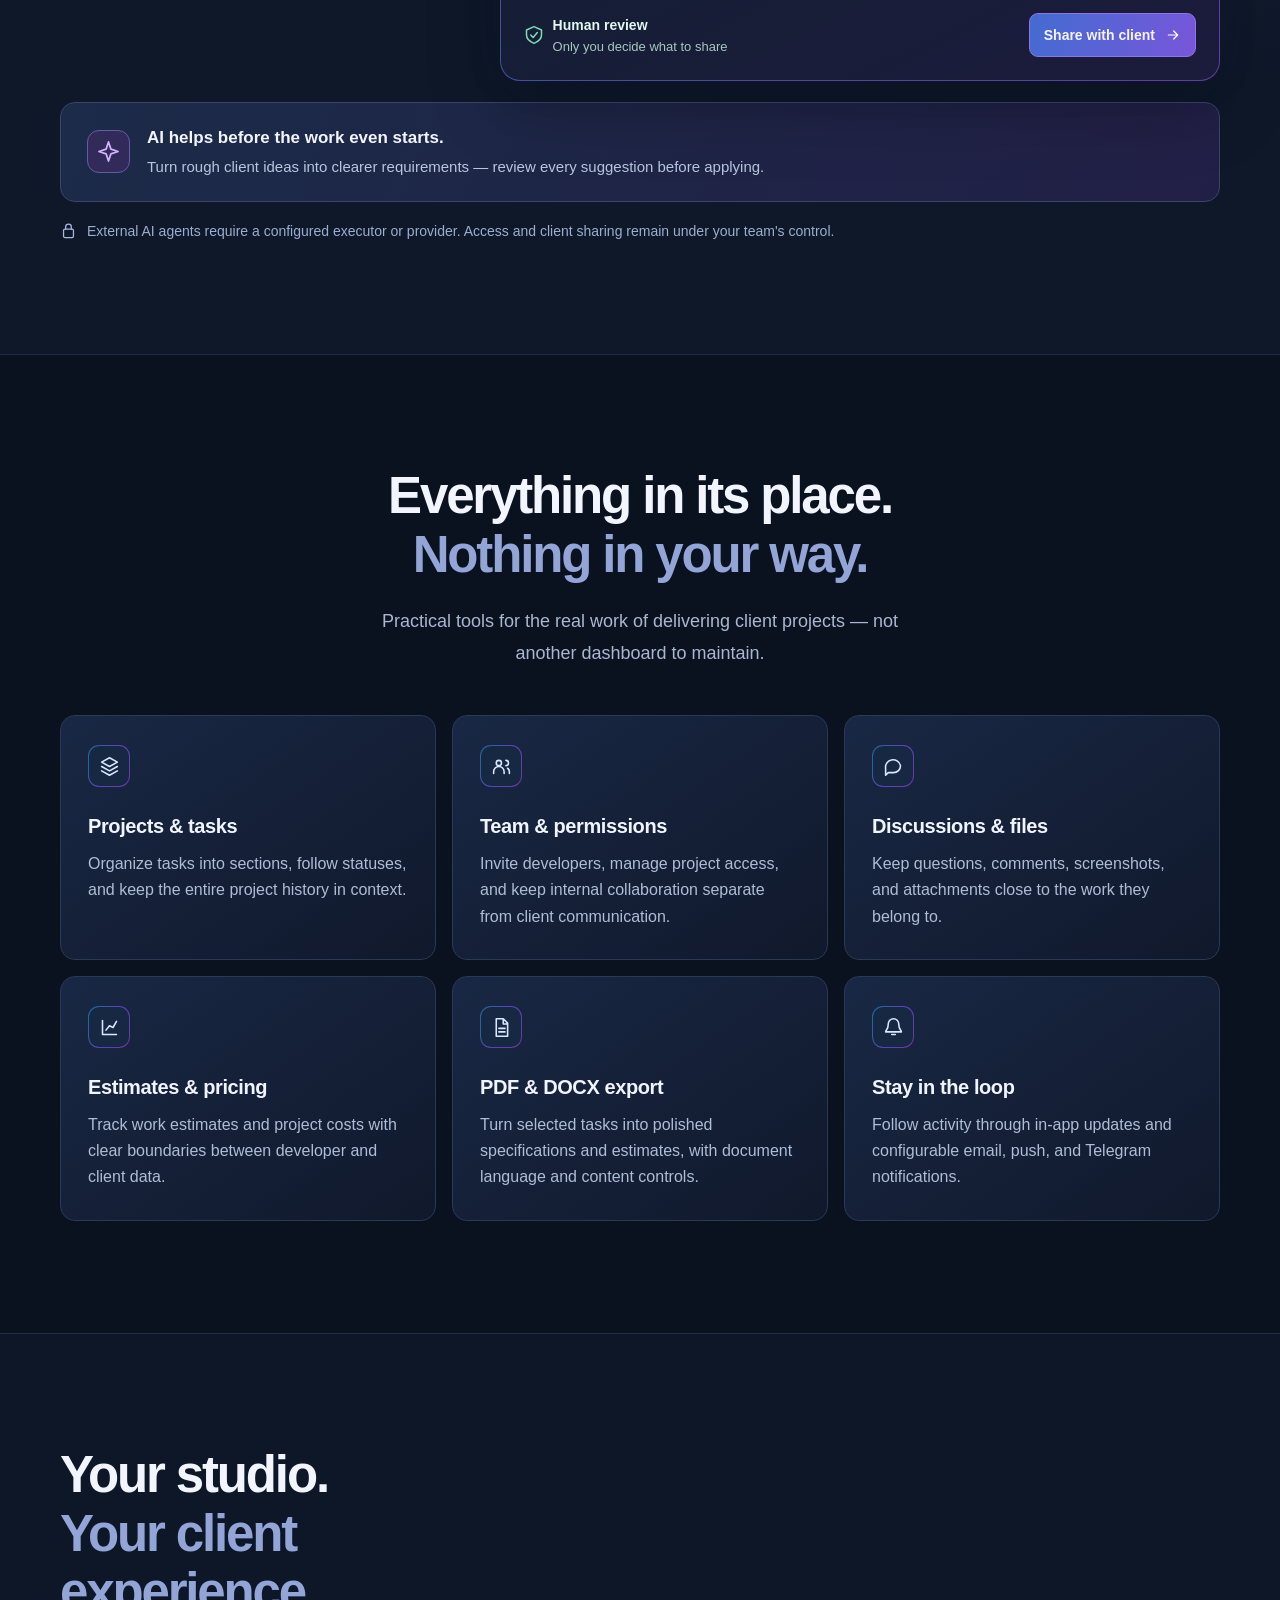
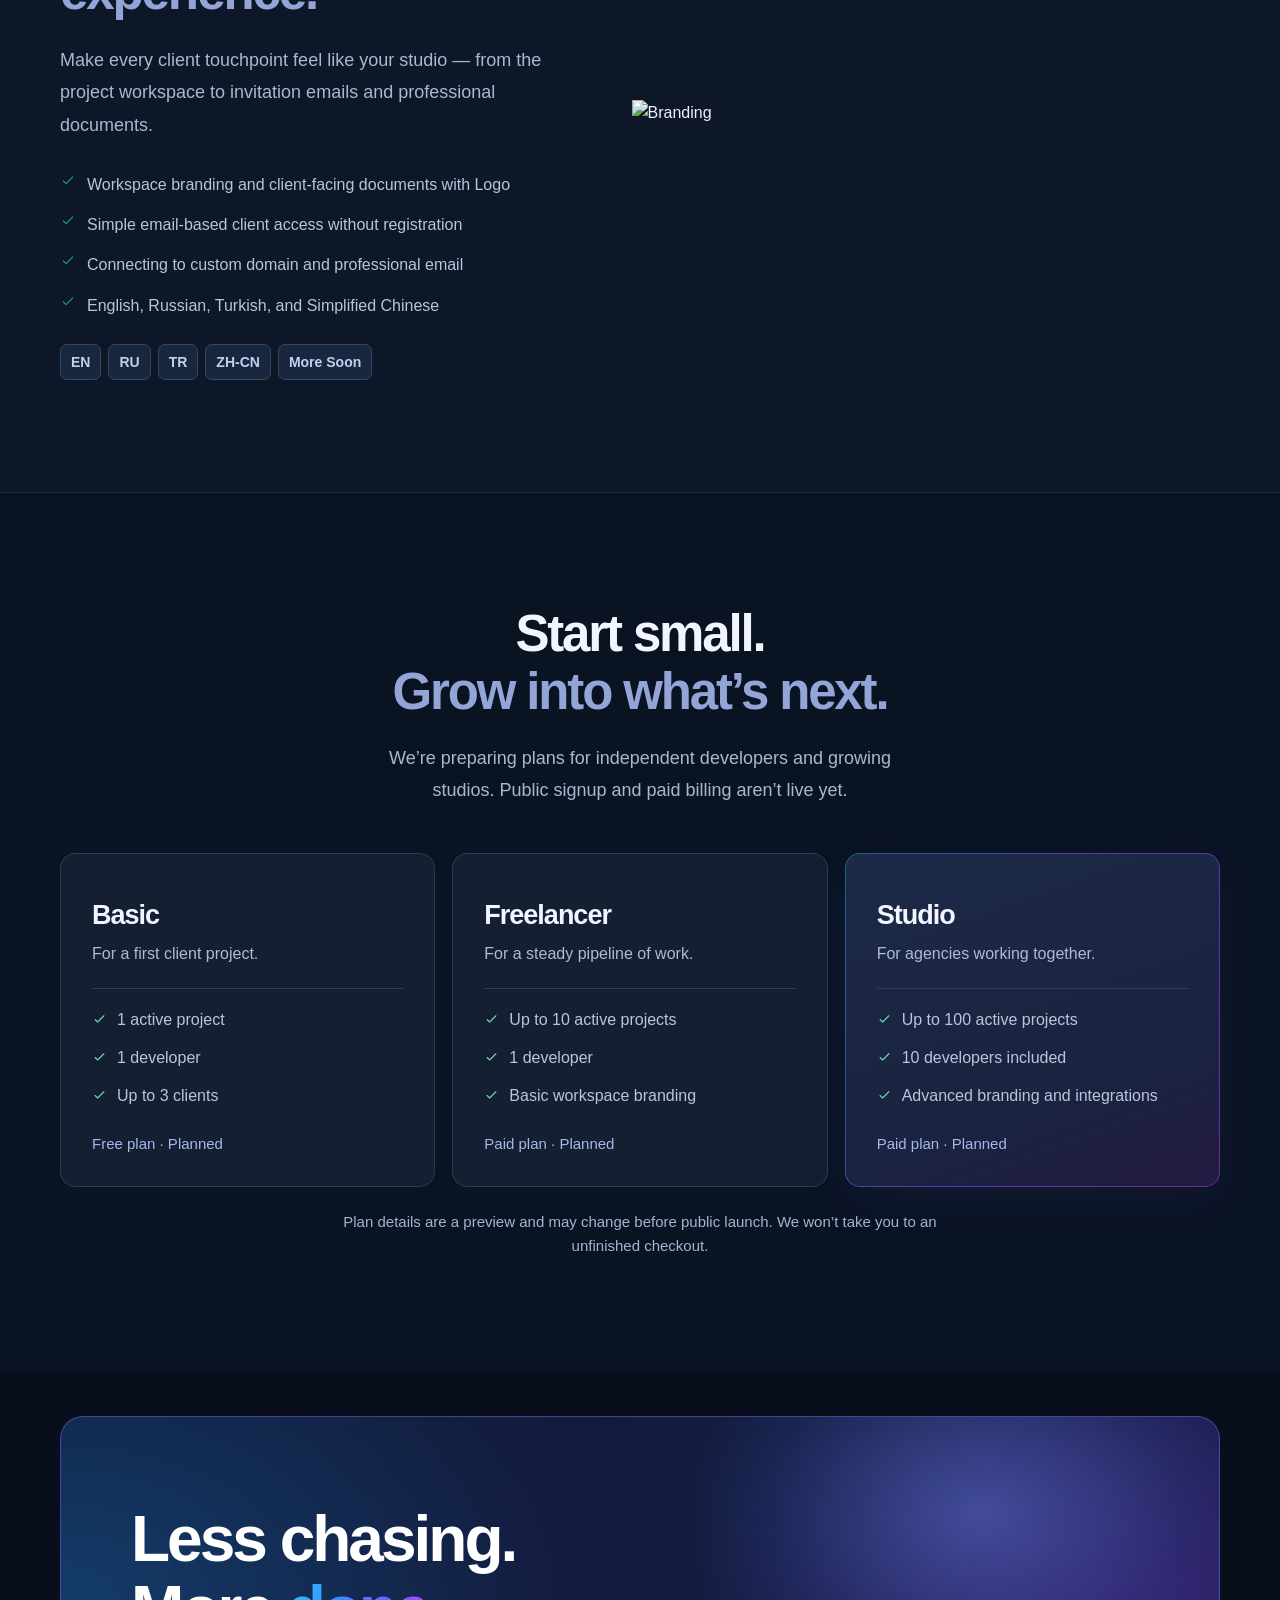
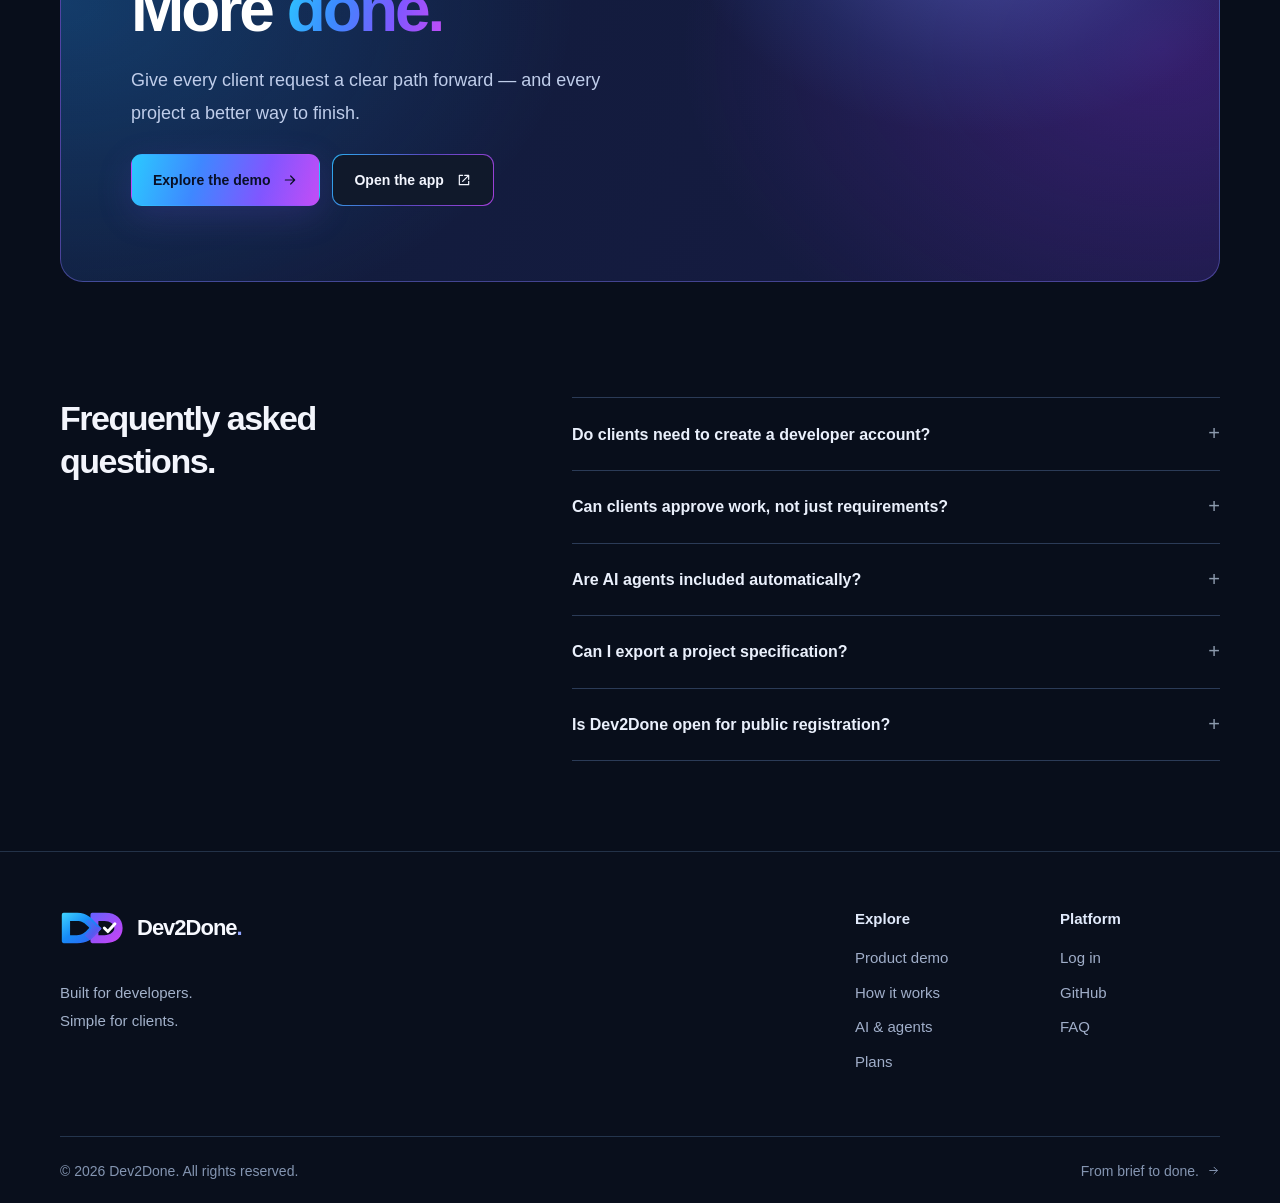
==== commit 05ac4402: "Add language switcher, localized routes and first-visit language detection" ====
--- a/index.html
+++ b/index.html
@@ -7,6 +7,12 @@
   <meta name="description" content="Dev2Done keeps client projects clear—from the first request to final approval. Built for developers, simple for clients, and ready for AI collaboration.">
   <meta name="robots" content="noindex, nofollow">
   <title>Dev2Done — Client projects, from brief to done</title>
+  <link rel="canonical" href="https://dev2done.web86.site/">
+  <link rel="alternate" hreflang="en" href="https://dev2done.web86.site/">
+  <link rel="alternate" hreflang="ru" href="https://dev2done.web86.site/ru/">
+  <link rel="alternate" hreflang="tr" href="https://dev2done.web86.site/tr/">
+  <link rel="alternate" hreflang="zh-CN" href="https://dev2done.web86.site/zh-cn/">
+  <link rel="alternate" hreflang="x-default" href="https://dev2done.web86.site/">
   <link rel="icon" type="image/svg+xml" href="/assets/img/favicon.svg">
   <link rel="stylesheet" href="/assets/css/site.css?ver=2">
   <link rel="stylesheet" href="/assets/css/dark.css?ver=2">
@@ -28,13 +34,14 @@
   <link rel="stylesheet" href="/assets/css/demo-screenshots.css">
   <link rel="stylesheet" href="/assets/css/capabilities.css?v=1">
   <link rel="stylesheet" href="/assets/css/agent-workflow.css?v=1">
+  <link rel="stylesheet" href="/assets/css/languages.css?v=1">
   <script src="/assets/js/site.js" defer></script>
   <script src="/assets/js/ambient-hero.js" defer></script>
   <script src="/assets/js/agent-workflow.js" defer></script>
 </head>
 <body>
   <div id="site-loader" role="status" aria-label="Loading Dev2Done"><div class="d2d-loader-emblem" aria-hidden="true">D2D<span class="d2d-loader-bar"></span></div></div>
-  <!-- English-only first release. Language detection is prepared in assets/js/site.js. -->
+  <!-- Static localized pages share the same CSS and JS assets. -->
   <svg class="svg-defs" aria-hidden="true" xmlns="http://www.w3.org/2000/svg">
     <symbol id="i-arrow" viewBox="0 0 24 24"><path d="M5 12h14m-6-6 6 6-6 6"/></symbol>
     <symbol id="i-check" viewBox="0 0 24 24"><path d="m5 12 4 4L19 6"/></symbol>
@@ -70,8 +77,22 @@
         <a href="#ai">AI & agents</a>
         <a href="#features">Features</a>
         <a href="#pricing">Plans</a>
+        <a class="nav-mobile-login" href="https://app.dev2done.web86.site/admin/login">Log in</a>
       </nav>
       <div class="nav-actions">
+        <details class="language-switcher" id="language-switcher">
+          <summary class="language-trigger" aria-label="Choose language">
+            <svg class="icon" aria-hidden="true"><use href="#i-globe"/></svg>
+            <span class="language-current">EN</span>
+            <span class="language-chevron" aria-hidden="true"></span>
+          </summary>
+          <div class="language-options" aria-label="Available languages">
+            <a href="/" lang="en" hreflang="en" class="language-option" data-lang-code="en" aria-current="page"><span class="language-code">EN</span><span>English</span><span class="language-selected" aria-hidden="true">✓</span></a>
+            <a href="/ru/" lang="ru" hreflang="ru" class="language-option" data-lang-code="ru"><span class="language-code">RU</span><span>Русский</span><span class="language-selected" aria-hidden="true">✓</span></a>
+            <a href="/tr/" lang="tr" hreflang="tr" class="language-option" data-lang-code="tr"><span class="language-code">TR</span><span>Türkçe</span><span class="language-selected" aria-hidden="true">✓</span></a>
+            <a href="/zh-cn/" lang="zh-CN" hreflang="zh-CN" class="language-option" data-lang-code="zh"><span class="language-code">中文</span><span>简体中文</span><span class="language-selected" aria-hidden="true">✓</span></a>
+          </div>
+        </details>
         <a class="nav-login" href="https://app.dev2done.web86.site/admin/login">Log in <svg class="icon"><use href="#i-external"/></svg></a>
         <a class="button button-sm button-primary nav-cta" href="#demo">Explore demo <svg class="icon"><use href="#i-arrow"/></svg></a>
         <button class="menu-button" type="button" aria-label="Open menu" aria-expanded="false" aria-controls="main-nav"><svg class="icon"><use href="#i-menu"/></svg></button>
--- a/assets/css/languages.css
+++ b/assets/css/languages.css
@@ -0,0 +1,27 @@
+/* Compact language switcher in the existing translucent Dev2Done header. */
+.language-switcher{position:relative;flex:0 0 auto;color:#dbe7ff}
+.language-trigger{display:flex;align-items:center;gap:7px;justify-content:center;min-width:77px;height:38px;padding:0 10px;border-radius:10px;border:1px solid rgba(144,164,230,.3);background:rgba(32,46,78,.38);list-style:none;cursor:pointer;font-size:13px;font-weight:700;letter-spacing:.025em;transition:background .18s,border-color .18s,box-shadow .18s}
+.language-trigger::-webkit-details-marker{display:none}
+.language-trigger::marker{content:""}
+.language-trigger>.icon{width:17px;height:17px;color:#a5beff}
+.language-trigger:hover,.language-switcher[open] .language-trigger{border-color:rgba(134,135,255,.7);background:rgba(53,64,113,.62)}
+.language-switcher[open] .language-trigger{box-shadow:0 0 0 1px rgba(136,105,237,.16)}
+.language-trigger:focus-visible,.language-option:focus-visible{outline:2px solid #8dabff;outline-offset:3px}
+.language-chevron{display:block;width:7px;height:7px;border-right:1.5px solid #b8c5e6;border-bottom:1.5px solid #b8c5e6;transform:rotate(45deg);transition:transform .18s;margin:-3px 1px 0 2px}
+.language-switcher[open] .language-chevron{transform:rotate(225deg);margin:3px 1px 0 2px}
+.language-options{position:absolute;z-index:150;top:calc(100% + 11px);right:0;min-width:200px;padding:7px;border:1px solid rgba(132,148,215,.4);border-radius:14px;background:rgba(15,24,46,.98);box-shadow:0 18px 50px rgba(0,0,0,.5),0 0 32px rgba(116,85,224,.12);backdrop-filter:blur(20px);-webkit-backdrop-filter:blur(20px)}
+.language-option{display:grid;grid-template-columns:38px 1fr 16px;align-items:center;gap:10px;padding:12px 11px;border-radius:8px;color:#d9e5fa;font-size:15px;line-height:1.35;text-decoration:none}
+.language-option:hover,.language-option[aria-current="page"]{color:#fff;background:linear-gradient(105deg,rgba(43,148,235,.22),rgba(147,80,238,.23))}
+.language-code{font-size:13px;font-weight:760;color:#a9bfff}
+.language-selected{color:#bd9dff;opacity:0;font-size:16px}
+.language-option[aria-current="page"] .language-selected{opacity:1}
+.nav-mobile-login{display:none!important}
+@media(max-width:900px){.language-switcher{order:0}.nav-actions{gap:10px}}
+@media(max-width:650px){
+ .site-header .nav-login{display:none}
+ .nav-links .nav-mobile-login{display:block!important}
+ .language-trigger{min-width:69px;height:36px;padding:0 7px;gap:5px}
+ .language-options{right:-45px;top:calc(100% + 14px)}
+}
+@media(max-width:390px){.language-trigger{min-width:62px;gap:4px;padding:0 6px}.language-trigger>.icon{width:15px;height:15px}.nav-actions{gap:8px}}
+@media(prefers-reduced-motion:reduce){.language-trigger,.language-chevron{transition:none}}
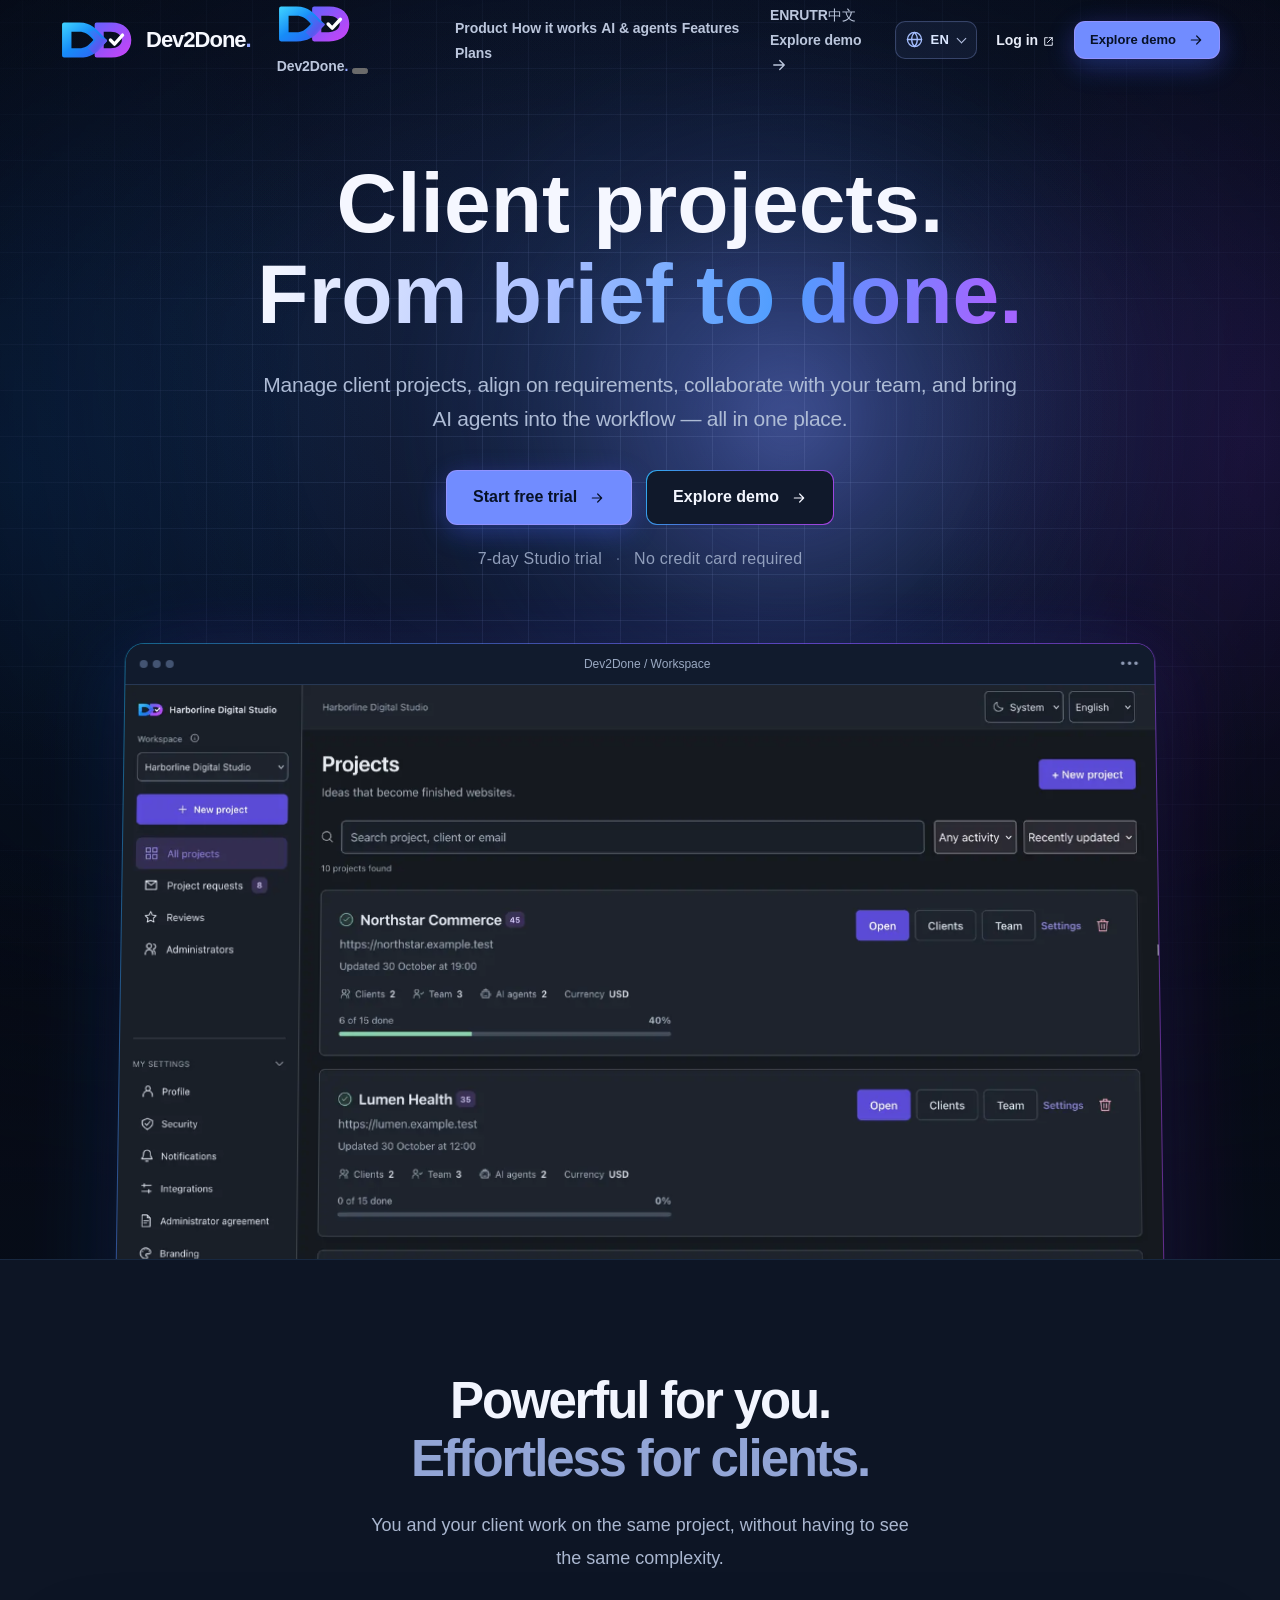
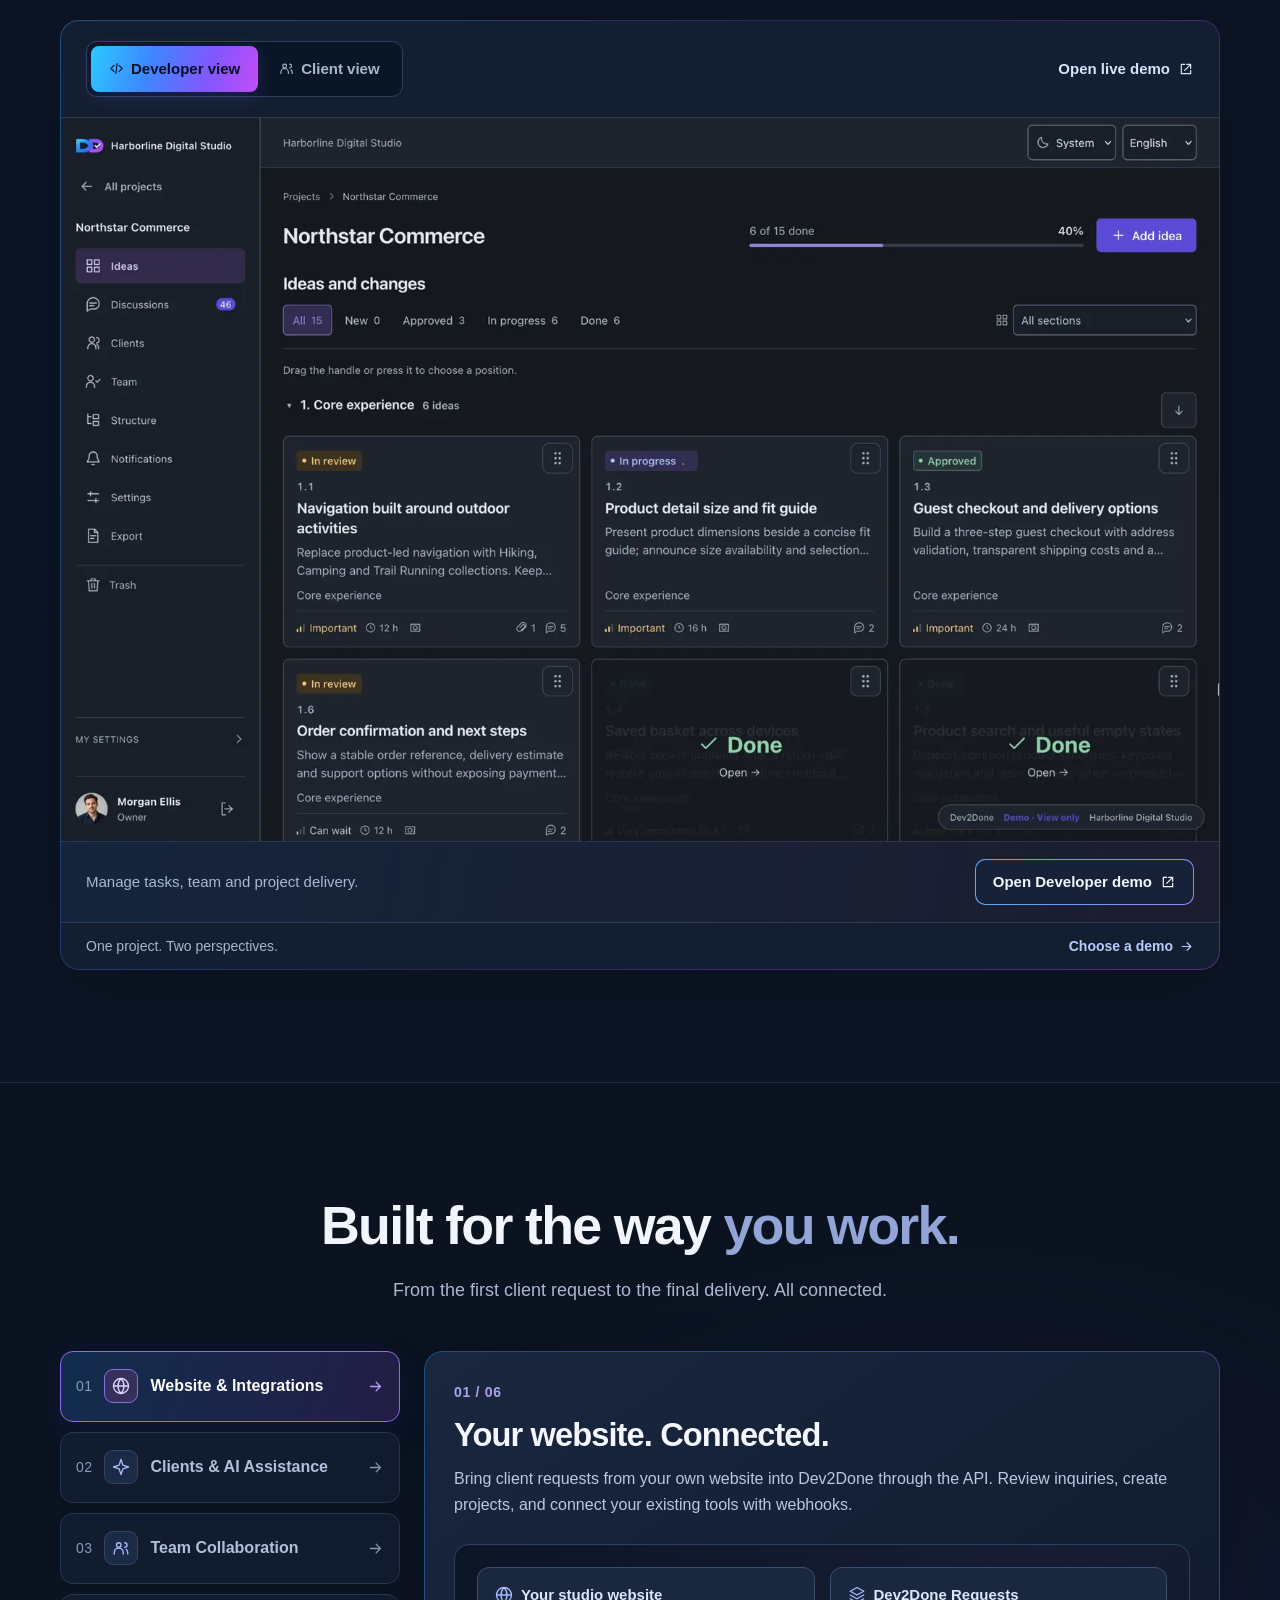
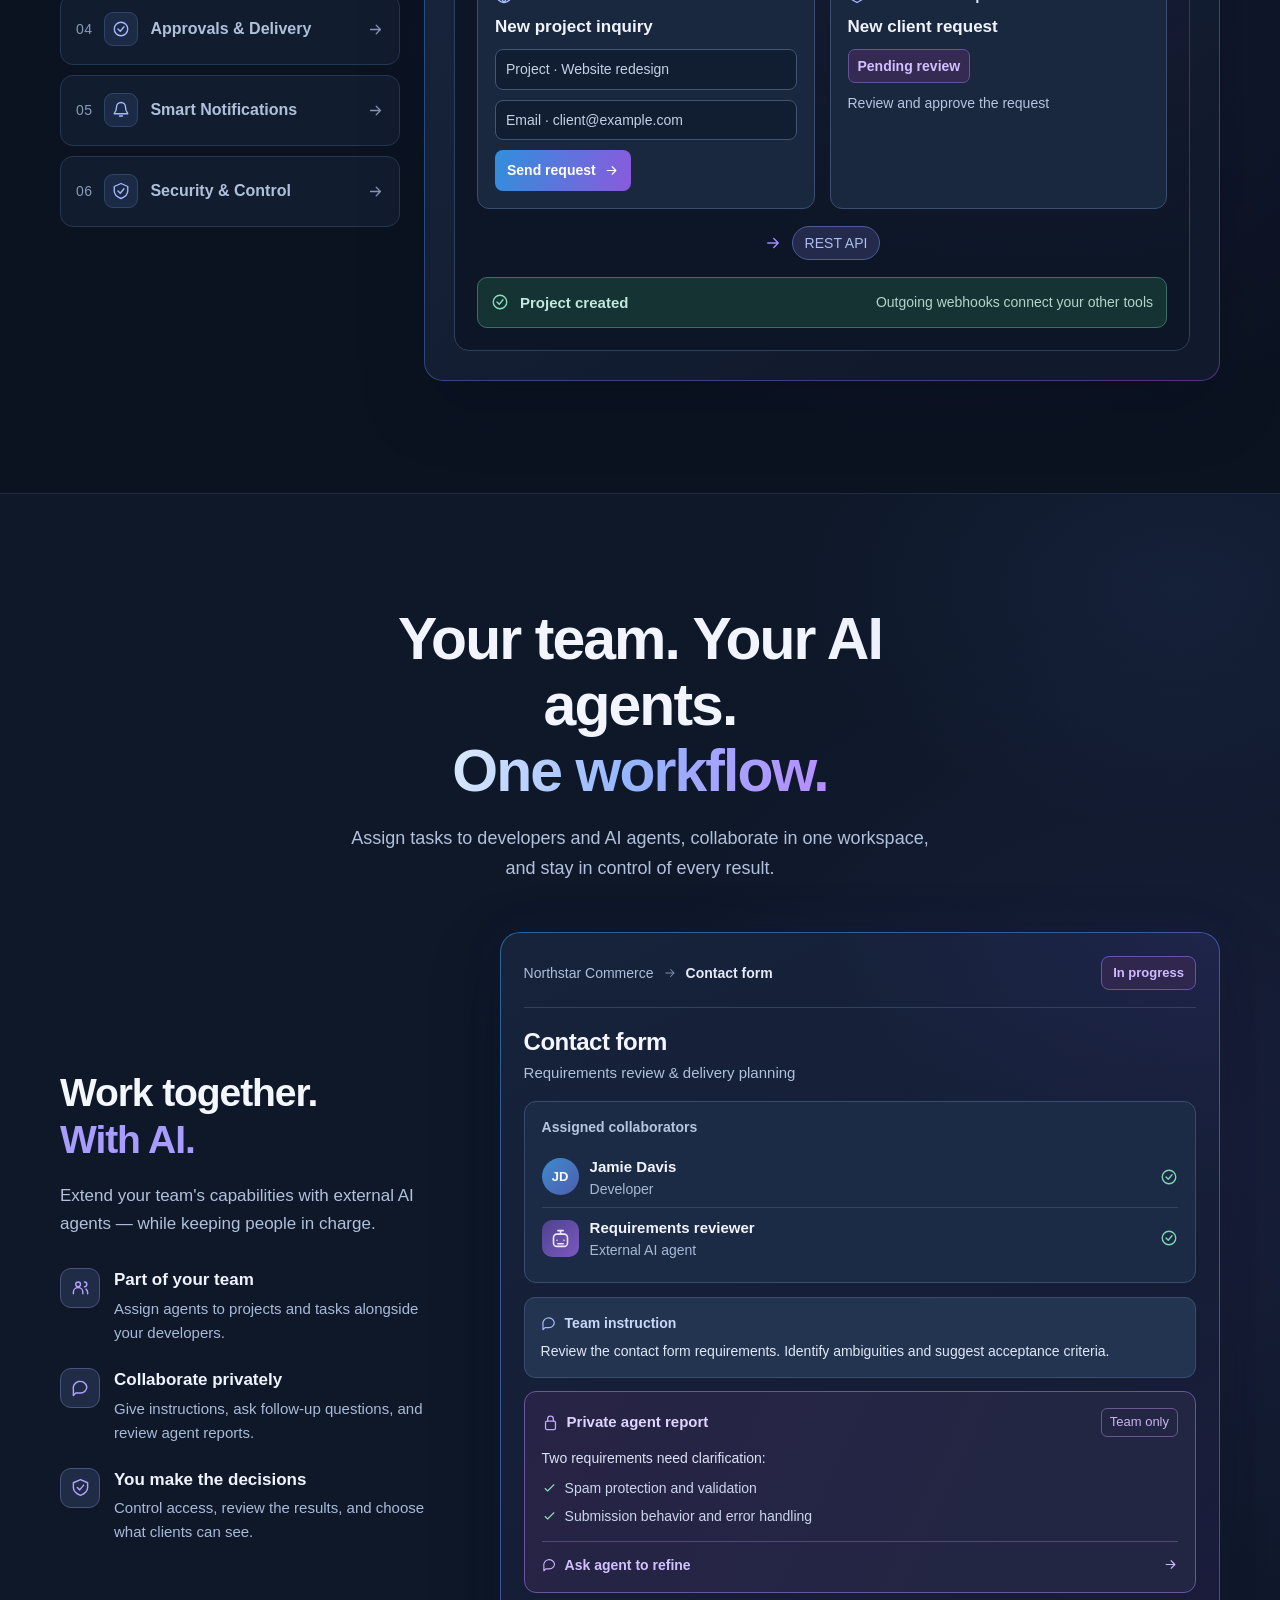
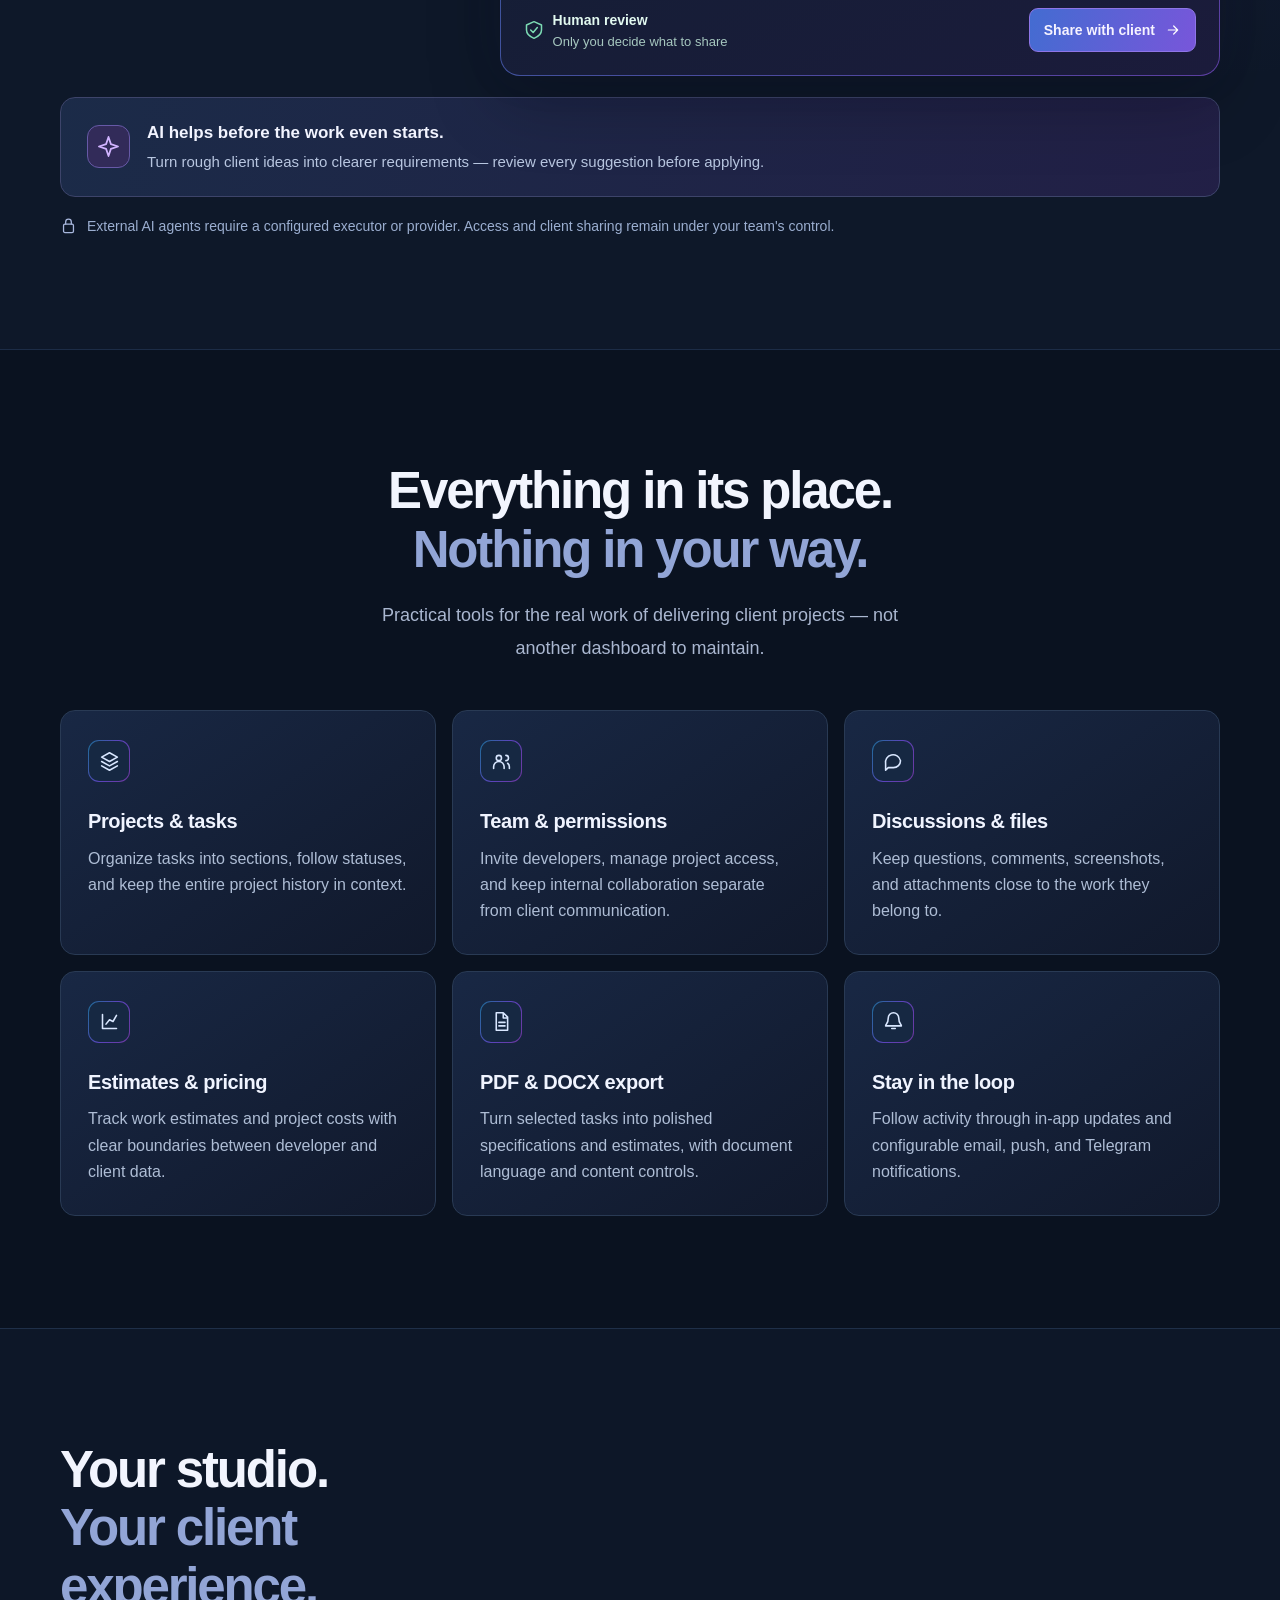
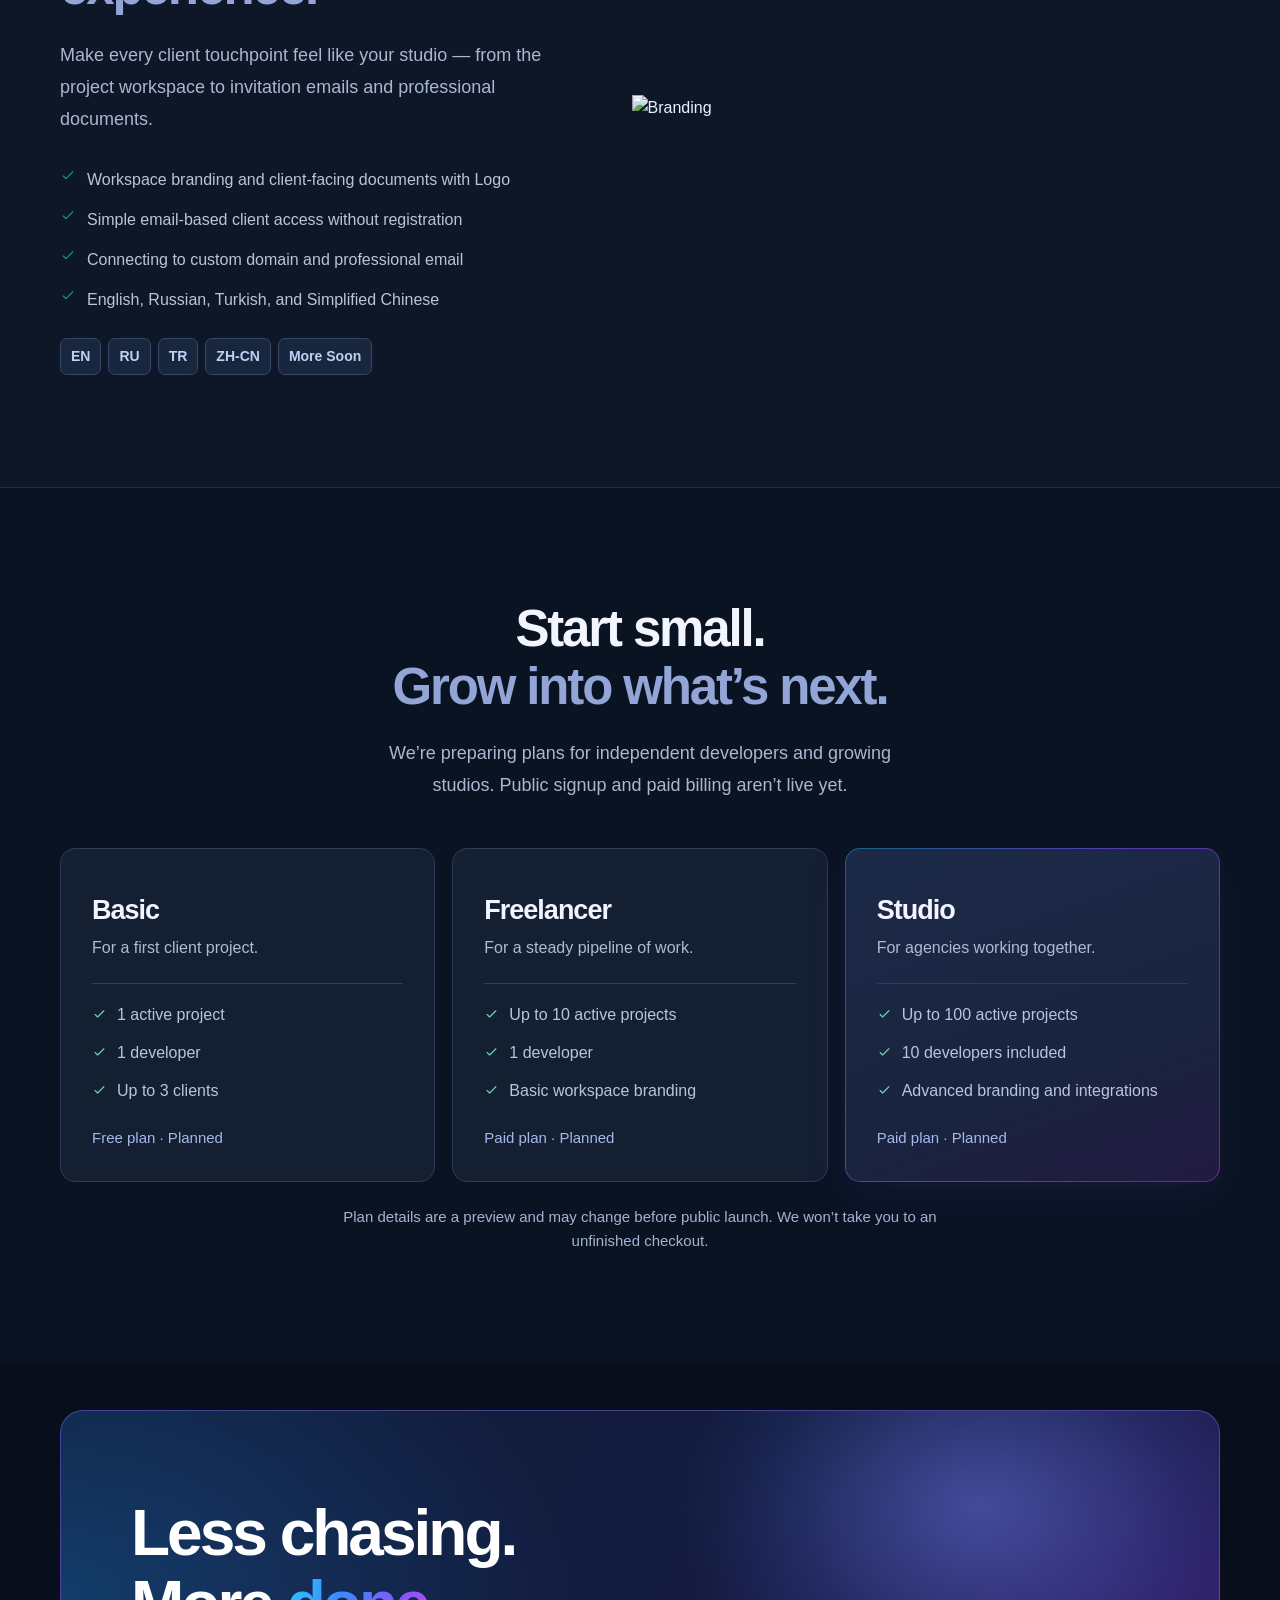
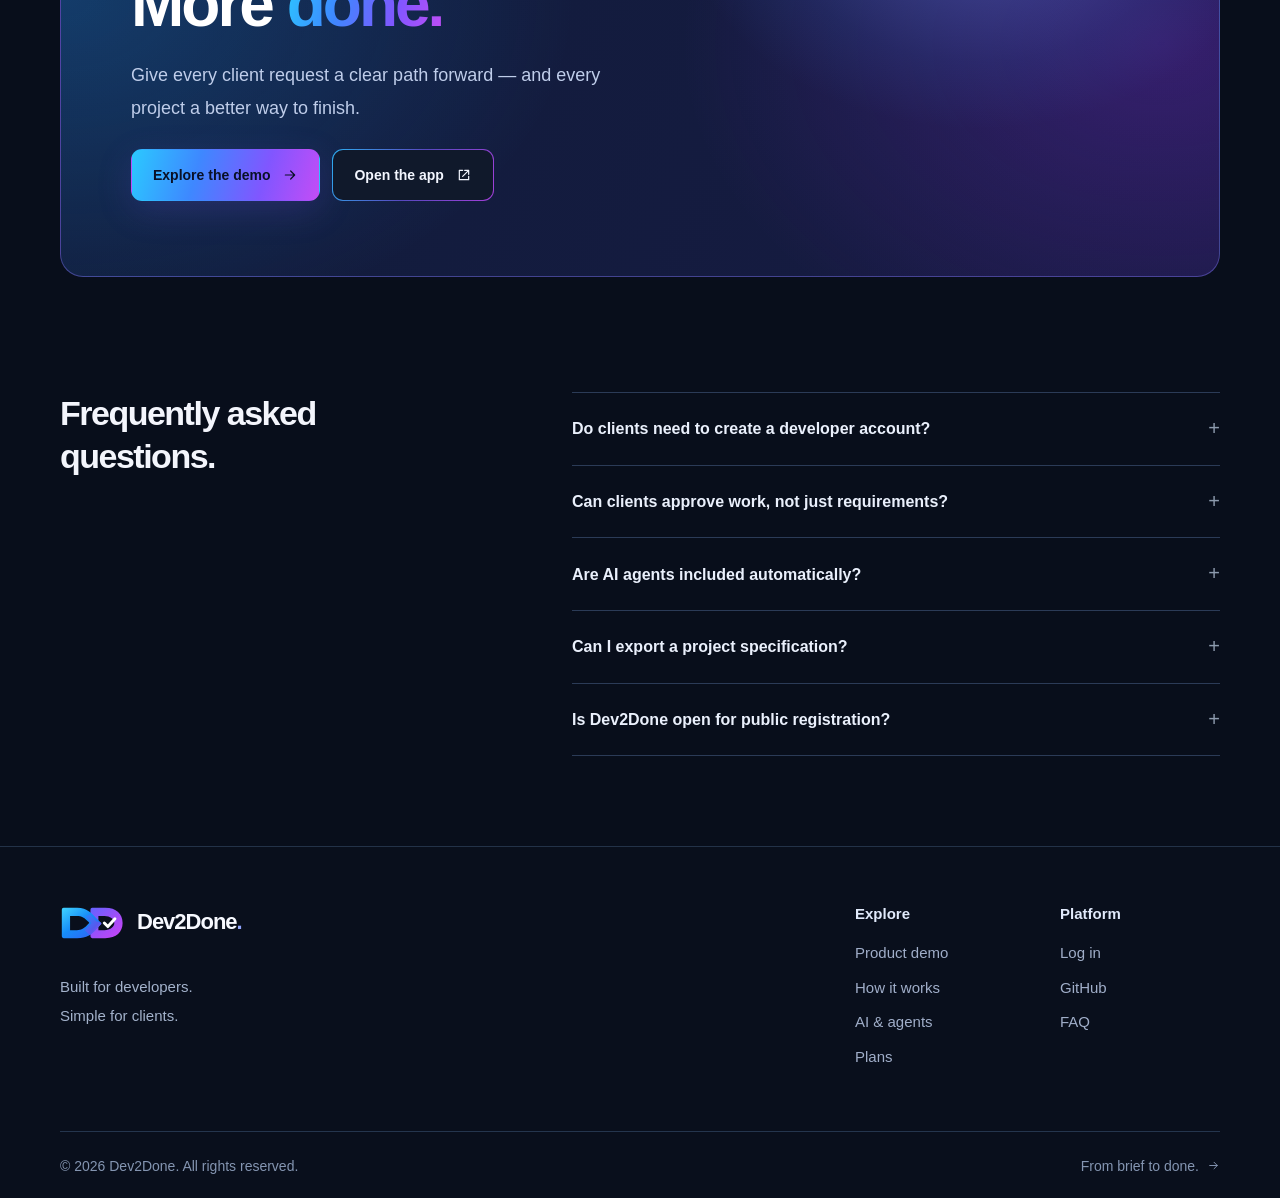
==== commit 5524a570: "Prepare localized full-screen mobile navigation markup and keyboard controls" ====
--- a/index.html
+++ b/index.html
@@ -35,6 +35,7 @@
   <link rel="stylesheet" href="/assets/css/capabilities.css?v=1">
   <link rel="stylesheet" href="/assets/css/agent-workflow.css?v=1">
   <link rel="stylesheet" href="/assets/css/languages.css?v=1">
+  <link rel="stylesheet" href="/assets/css/fullscreen-menu.css?v=1">
   <script src="/assets/js/site.js" defer></script>
   <script src="/assets/js/ambient-hero.js" defer></script>
   <script src="/assets/js/agent-workflow.js" defer></script>
@@ -72,12 +73,25 @@
         <span class="brand-name">Dev2Done<span class="brand-period">.</span></span>
       </a>
       <nav class="nav-links" id="main-nav" aria-label="Main navigation">
-        <a href="#demo">Product</a>
-        <a href="#workflow">How it works</a>
-        <a href="#ai">AI & agents</a>
-        <a href="#features">Features</a>
-        <a href="#pricing">Plans</a>
-        <a class="nav-mobile-login" href="https://app.dev2done.web86.site/admin/login">Log in</a>
+      <div class="fullscreen-menu-top">
+        <a class="fullscreen-menu-brand" href="/" aria-label="Dev2Done home">
+          <img src="/assets/img/d2d-mark.svg" alt="" width="75" height="44">
+          <span>Dev2Done<span class="brand-period">.</span></span>
+        </a>
+        <button type="button" class="fullscreen-menu-close" aria-label="Close menu"><span class="fullscreen-menu-cross" aria-hidden="true"></span></button>
+      </div>
+      <div class="fullscreen-menu-links">
+        <a style="--menu-index:0" href="#demo">Product</a>
+        <a style="--menu-index:1" href="#workflow">How it works</a>
+        <a style="--menu-index:2" href="#ai">AI & agents</a>
+        <a style="--menu-index:3" href="#features">Features</a>
+        <a style="--menu-index:4" href="#pricing">Plans</a>
+        <a style="--menu-index:5" class="nav-mobile-login" href="https://app.dev2done.web86.site/admin/login">Log in</a>
+      </div>
+      <div class="fullscreen-menu-bottom">
+        <div class="fullscreen-menu-languages" role="group" aria-label="Choose language"><a href="/" lang="en" hreflang="en" data-menu-language="en" aria-current="page">EN</a><a href="/ru/" lang="ru" hreflang="ru" data-menu-language="ru">RU</a><a href="/tr/" lang="tr" hreflang="tr" data-menu-language="tr">TR</a><a href="/zh-cn/" lang="zh-CN" hreflang="zh-CN" data-menu-language="zh">中文</a></div>
+        <a class="fullscreen-menu-demo" href="#demo">Explore demo <svg class="icon"><use href="#i-arrow"/></svg></a>
+      </div>
       </nav>
       <div class="nav-actions">
         <details class="language-switcher" id="language-switcher">
--- a/assets/css/dark.css
+++ b/assets/css/dark.css
@@ -28,7 +28,7 @@
 .hero-gridlines {position:absolute;inset:30% 0 0;z-index:-1;opacity:.13;pointer-events:none;background-image:linear-gradient(rgba(136,159,219,.15) 1px,transparent 1px),linear-gradient(90deg,rgba(136,159,219,.15) 1px,transparent 1px);background-size:96px 96px;mask-image:linear-gradient(180deg,transparent 0%,#000 65%,transparent 100%);-webkit-mask-image:linear-gradient(180deg,transparent 0%,#000 65%,transparent 100%);}
 .hero-centered {position:relative;text-align:center;}
 .hero-copy {display:flex;flex-direction:column;align-items:center;max-width:1000px;margin:0 auto;}
-.hero h1 {color:#f5f7ff;font-size:clamp(56px,6.75vw,99px);font-weight:760;line-height:1.085;margin:0 0 28px;}
+.hero h1 {color:#f5f7ff;font-size:clamp(56px,6.75vw,84px);font-weight:760;line-height:1.085;margin:0 0 28px;}
 .hero h1 em {color:#a1b2ff;background:linear-gradient(105deg,#f4f5ff 3%,#b9c6ff 43%,#789dff 94%);-webkit-background-clip:text;background-clip:text;-webkit-text-fill-color:transparent;}
 .hero-lede {max-width:760px;margin:0;color:#adbbd5;font-size:clamp(18px,1.65vw,21px);font-weight:380;line-height:1.62;letter-spacing:-.015em;}
 .hero .button-row {justify-content:center;gap:14px;}
